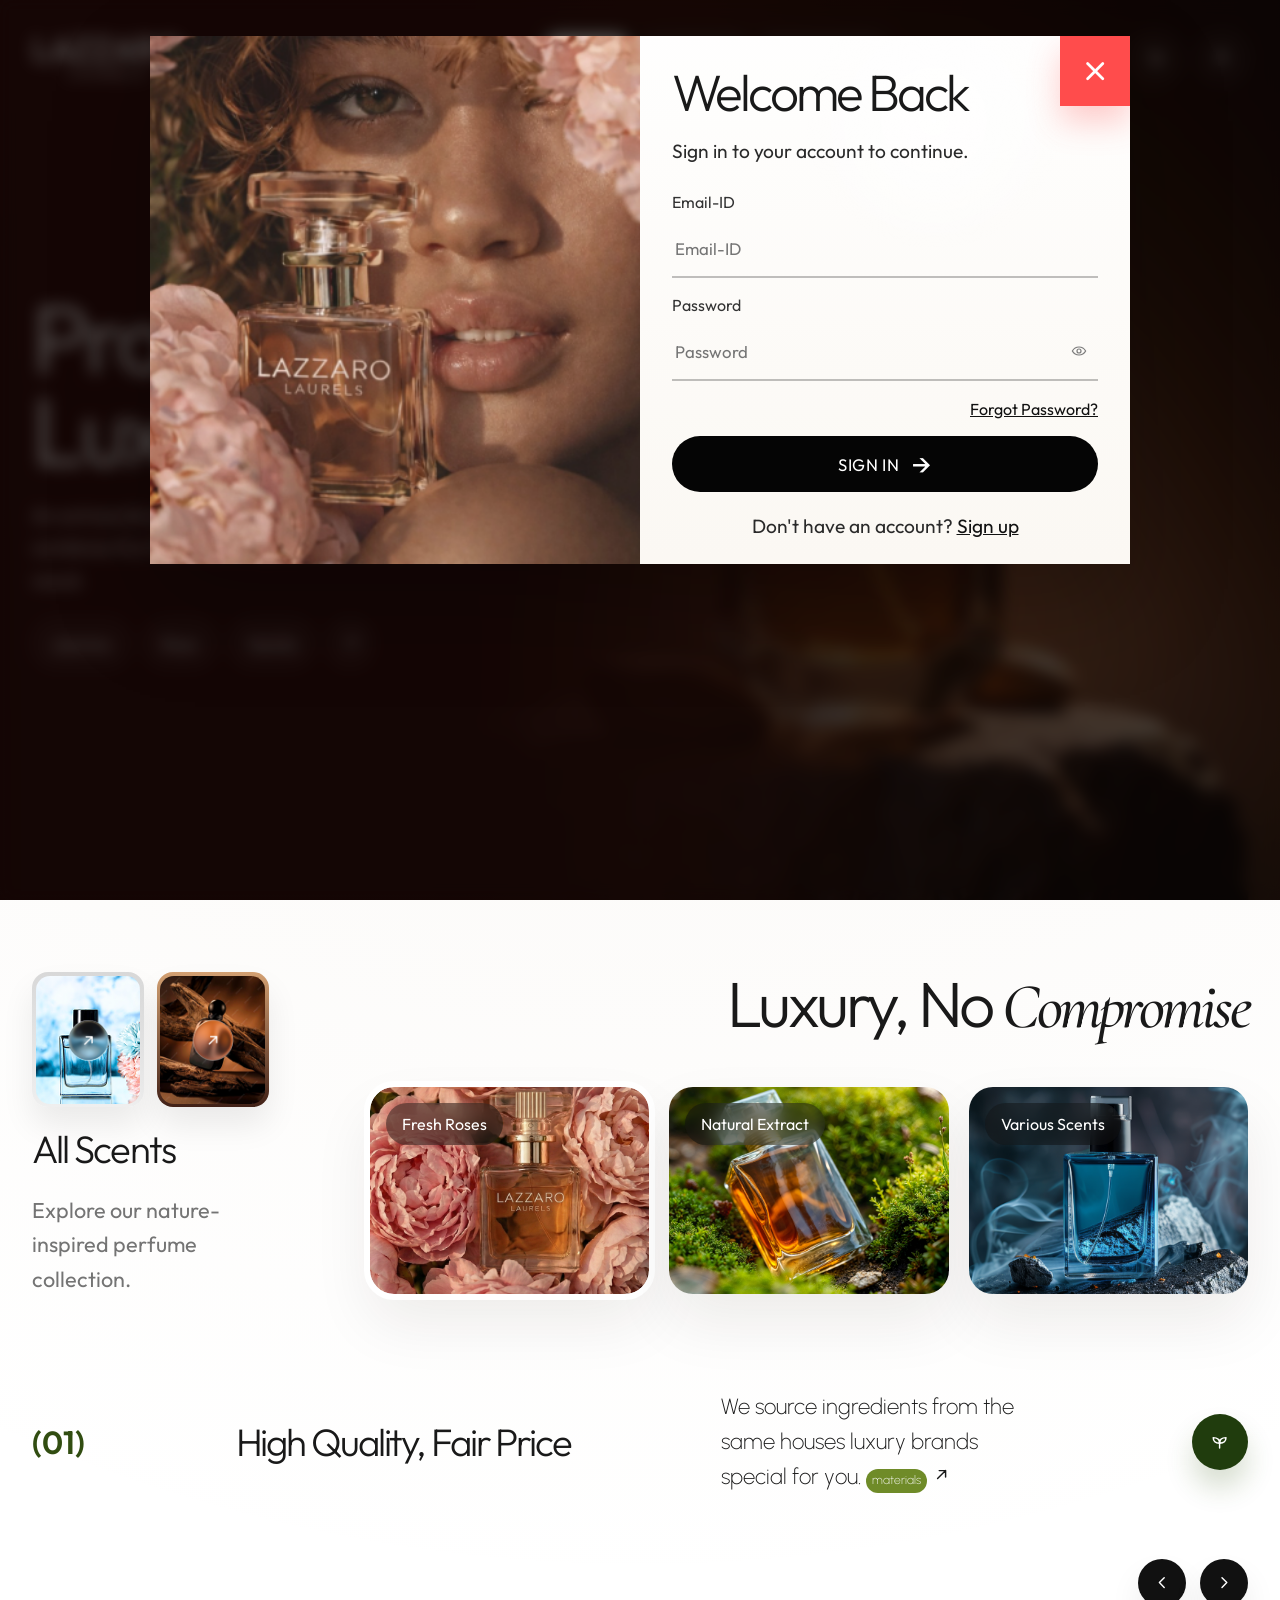
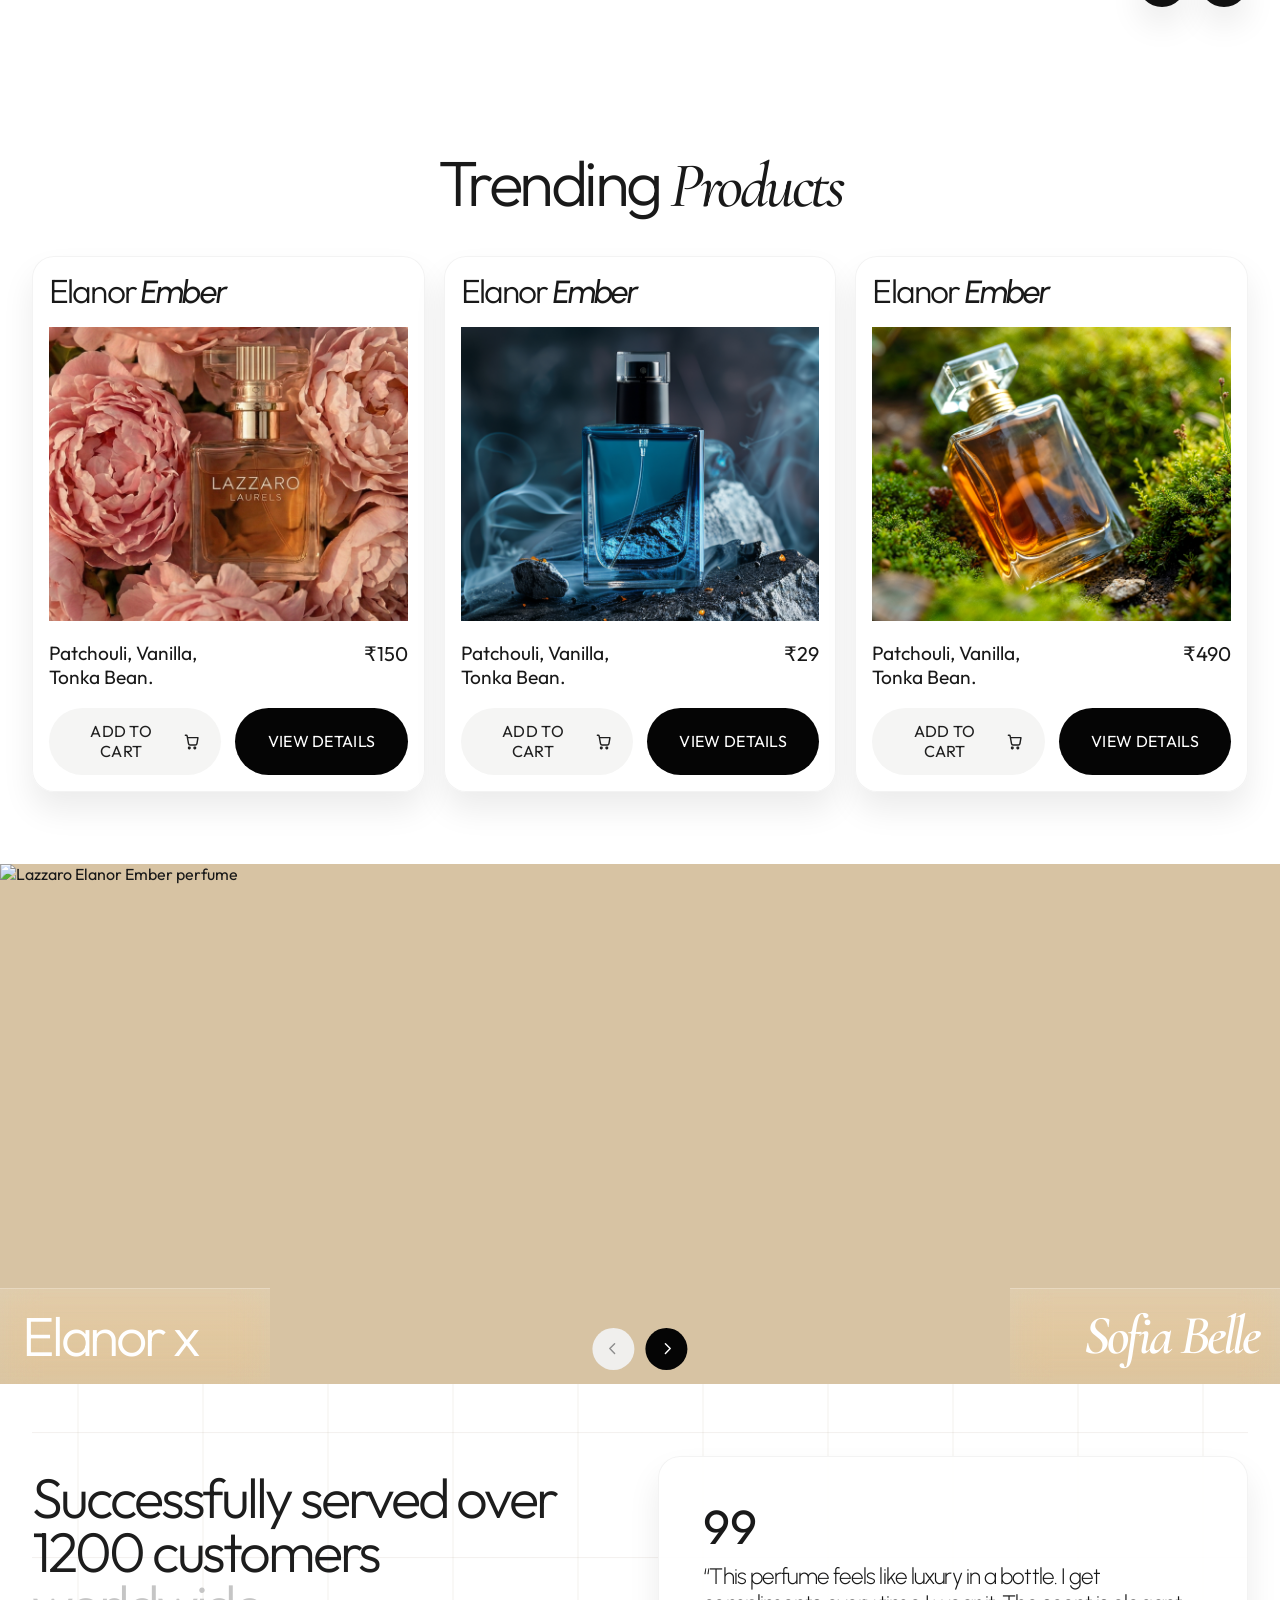
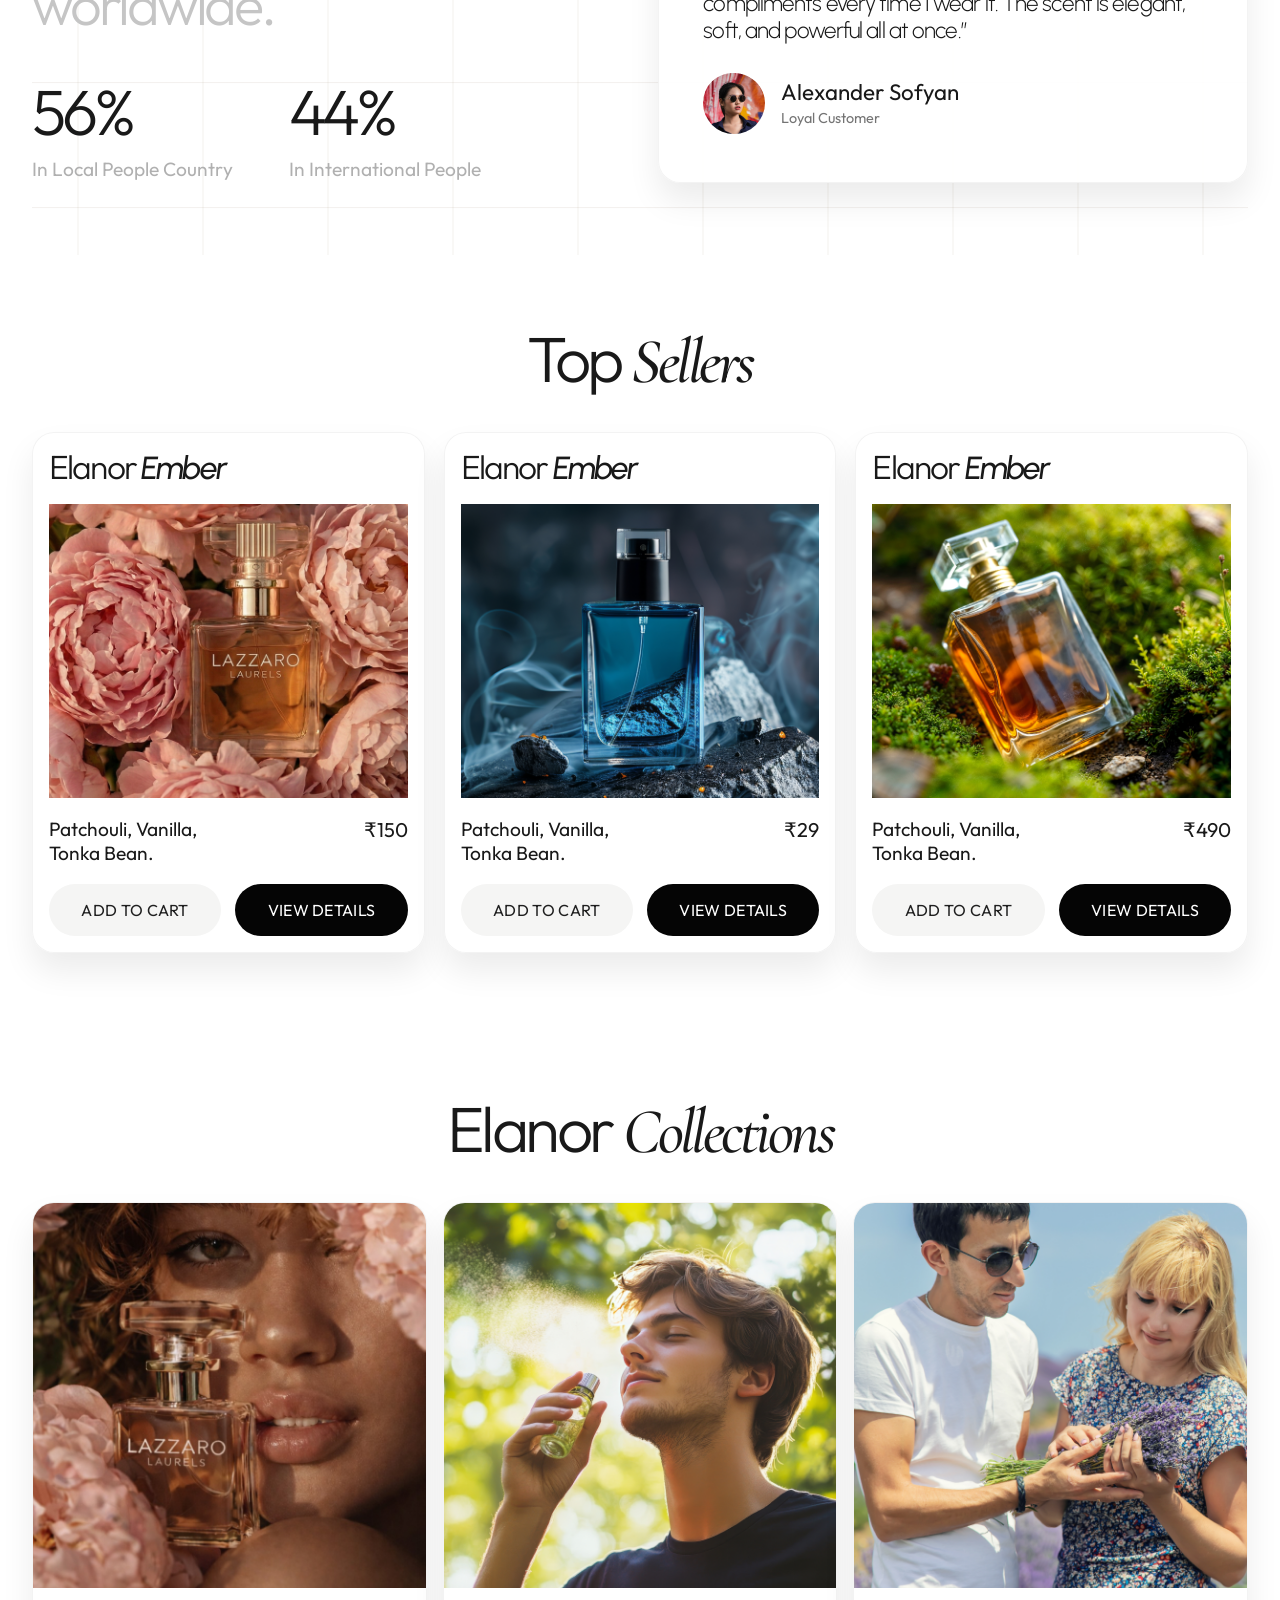
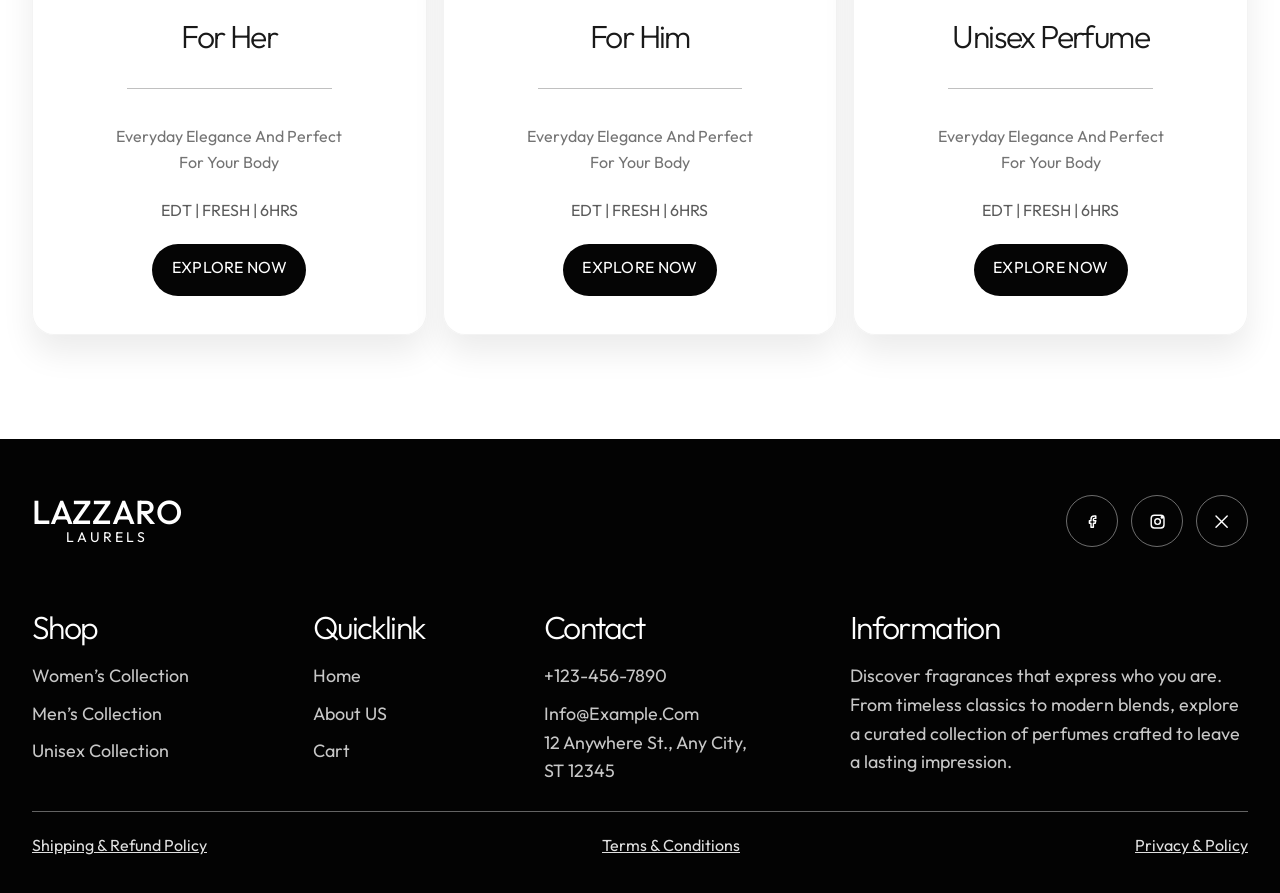
==== index.html @ 48fd2a97 ".." ====
<!DOCTYPE html>
<html lang="en">

<head>
  <meta charset="UTF-8" />
  <meta name="viewport" content="width=device-width, initial-scale=1.0" />
  <title>Lazzaro Laurels</title>
  <meta name="description"
    content="Lazzaro Laurels perfume landing page featuring premium fragrances, collections, and best-selling scents." />
  <link rel="preconnect" href="https://fonts.googleapis.com" />
  <link rel="preconnect" href="https://fonts.gstatic.com" crossorigin />
  <link
    href="https://fonts.googleapis.com/css2?family=Cormorant+Garamond:ital,wght@0,400;0,500;1,500;1,600&family=Outfit:wght@300;400;500;600&family=Urbanist:wght@300;400;500;600&display=swap"
    rel="stylesheet" />

  <link rel="stylesheet" href="./styles.css" />
</head>

<body class="home-page">
  <header class="hero" id="home">
    <nav class="nav shell">
      <a class="brand" href="#home" aria-label="Lazzaro home">
        <span class="brand-main">LAZZARO</span>
        <span class="brand-sub">LAURELS</span>
      </a>

      <button class="nav-toggle" type="button" aria-expanded="false" aria-controls="nav-menu"
        aria-label="Toggle navigation">
        <span></span>
        <span></span>
      </button>

      <div class="nav-menu" id="nav-menu">
        <div class="nav-links">
          <a class="nav-link is-active" href="#home">HOME</a>
          <a class="nav-link" href="./about.html">ABOUT US</a>
          <div class="nav-item has-dropdown">
            <a class="nav-link nav-link-dropdown" href="./products.html">
              PRODUCT
              <span class="nav-caret" aria-hidden="true">
                <svg viewBox="0 0 24 24">
                  <path d="m7 10 5 5 5-5" />
                </svg>
              </span>
            </a>
            <div class="nav-dropdown">
              <a href="./products.html?category=him">FOR HIM</a>
              <a href="./products.html?category=her">FOR HER</a>
              <a href="./products.html?category=unisex">UNISEX</a>
            </div>
          </div>
        </div>

        <div class="nav-icons" aria-label="Shopping and account">
          <a href="./cart.html" class="icon-button" aria-label="Cart">
            <span class="badge" data-count="0"></span>
            <svg viewBox="0 0 24 24" aria-hidden="true">
              <path d="M6 7h13l-1.3 7.6a2 2 0 0 1-2 1.7H9a2 2 0 0 1-2-1.7L5.2 4.8A1 1 0 0 0 4.2 4H3" />
              <path d="M9 20a1 1 0 1 0 0 .01M16 20a1 1 0 1 0 0 .01" />
            </svg>
          </a>
          <a href="./account.html" class="icon-button" aria-label="Account">
            <svg viewBox="0 0 24 24" aria-hidden="true">
              <path d="M12 12a4 4 0 1 0-4-4 4 4 0 0 0 4 4Z" />
              <path d="M5 20a7 7 0 0 1 14 0" />
            </svg>
          </a>
        </div>
      </div>
    </nav>

    <div class="hero-slider">
      <article class="hero-slide hero-slide-product is-active" data-accent="dark">
        <div class="shell hero-grid hero-grid-single">
          <div class="hero-copy">
            <h1>Product Luxurious</h1>
            <p class="hero-text">
              An extraordinary concentration of aromas that combines the freshness
              of spices with the warmth of wood.
            </p>
            <div class="scent-tags">
              <span>Jasmine</span>
              <span>Rose</span>
              <span>Vanilla</span>
              <button class="arrow-chip" type="button" aria-label="Explore fragrances">
                <svg viewBox="0 0 24 24" aria-hidden="true">
                  <path d="M7 17 17 7M9 7h8v8" />
                </svg>
              </button>
            </div>
          </div>
        </div>
      </article>

      <article class="hero-slide hero-slide-sofia" data-accent="light">
        <div class="shell hero-grid hero-grid-single hero-grid-right">
          <div class="hero-copy hero-copy-light">
            <p class="eyebrow">Curated Blend</p>
            <h1>Sofia Belle</h1>
            <p class="hero-text hero-text-light">
              A floral composition shaped for luminous evenings, powdery petals,
              and a refined golden dry-down.
            </p>
            <div class="scent-tags">
              <span>Peony</span>
              <span>Laurel</span>
              <span>Amber</span>
              <button class="arrow-chip" type="button" aria-label="Explore Sofia Belle">
                <svg viewBox="0 0 24 24" aria-hidden="true">
                  <path d="M7 17 17 7M9 7h8v8" />
                </svg>
              </button>
            </div>
          </div>
        </div>
      </article>

    </div>
  </header>

  <main>
    <section class="feature-section shell" id="about">
      <div class="feature-intro">
        <div class="mini-gallery">
          <article class="mini-card">
            <img src="./assets/thumb-ocean.png" alt="Ocean-inspired perfume bottle" />
          </article>
          <article class="mini-card warm">
            <img src="./assets/thumb-amber.png" alt="Amber perfume bottle on wood" />
          </article>
        </div>
        <h2>All Scents</h2>
        <p>Explore our nature-inspired perfume collection.</p>
      </div>

      <div class="feature-main">
        <h2 class="display-title">
          Luxury, No <span>Compromise</span>
        </h2>

        <div class="feature-cards">
          <article class="feature-card active">
            <img src="./assets/product-rose.png" alt="Fresh Roses perfume arrangement" />
            <span>Fresh Roses</span>
          </article>
          <article class="feature-card">
            <img src="./assets/product-amber.png" alt="Natural extract perfume bottle" />
            <span>Natural Extract</span>
          </article>
          <article class="feature-card">
            <img src="./assets/product-ocean.png" alt="Various scents perfume bottle" />
            <span>Various Scents</span>
          </article>
        </div>
      </div>
      <div class="feature-summary">
        <p class="summary-index">(01)</p>
        <h3>High Quality, Fair Price</h3>
        <div class="summary-copy">
          <p class="summary-text">
            We source ingredients from the same houses luxury brands special for
            you.
            <a href="#products" class="inline-action">
              materials
            </a>
            <span>
              <svg viewBox="0 0 24 24" aria-hidden="true">
                <path d="M7 17 17 7M9 7h8v8" />
              </svg>
            </span>
          </p>
        </div>
        <button class="leaf-button" type="button" aria-label="Nature inspired">
          <svg viewBox="0 0 24 24" aria-hidden="true">
            <path d="M12 20V10" />
            <path d="M12 14c-5 0-8-2.5-8-7 5 0 8 2.5 8 7Z" />
            <path d="M12 14c5 0 8-2.5 8-7-5 0-8 2.5-8 7Z" />
          </svg>
        </button>
      </div>
      <div class="feature-nav" aria-label="Feature navigation">
        <button class="slider-control feature-nav-prev" type="button" aria-label="Previous feature">
          <svg viewBox="0 0 24 24" aria-hidden="true">
            <path d="M14 6 8 12l6 6" />
          </svg>
        </button>
        <button class="slider-control feature-nav-next" type="button" aria-label="Next feature">
          <svg viewBox="0 0 24 24" aria-hidden="true">
            <path d="m10 6 6 6-6 6" />
          </svg>
        </button>
      </div>

    </section>

    <section class="products shell" id="products">
      <div class="section-heading">
        <h2>Trending <span>Products</span></h2>
      </div>
      <div class="product-grid">
        <article class="product-card">
          <p class="product-name">Elanor <span>Ember</span></p>
          <img src="./assets/product-rose.png" alt="Elanor Ember perfume in pink roses" />
          <div class="product-meta">
            <p>Patchouli, Vanilla, Tonka Bean.</p>
            <strong>₹150</strong>
          </div>
          <div class="product-actions">
            <button class="button-light" type="button">
              Add to Cart
              <svg viewBox="0 0 24 24" aria-hidden="true">
                <path d="M6 7h13l-1.3 7.6a2 2 0 0 1-2 1.7H9a2 2 0 0 1-2-1.7L5.2 4.8A1 1 0 0 0 4.2 4H3" />
                <path d="M9 20a1 1 0 1 0 0 .01M16 20a1 1 0 1 0 0 .01" />
              </svg>
            </button>
            <a class="button-dark product-link" href="./product-detail.html">View Details</a>
          </div>
        </article>

        <article class="product-card">
          <p class="product-name">Elanor <span>Ember</span></p>
          <img src="./assets/product-ocean.png" alt="Blue perfume bottle in a smoky scene" />
          <div class="product-meta">
            <p>Patchouli, Vanilla, Tonka Bean.</p>
            <strong>₹29</strong>
          </div>
          <div class="product-actions">
            <button class="button-light" type="button">
              Add to Cart
              <svg viewBox="0 0 24 24" aria-hidden="true">
                <path d="M6 7h13l-1.3 7.6a2 2 0 0 1-2 1.7H9a2 2 0 0 1-2-1.7L5.2 4.8A1 1 0 0 0 4.2 4H3" />
                <path d="M9 20a1 1 0 1 0 0 .01M16 20a1 1 0 1 0 0 .01" />
              </svg>
            </button>
            <a class="button-dark product-link" href="./product-detail.html">View Details</a>
          </div>
        </article>

        <article class="product-card">
          <p class="product-name">Elanor <span>Ember</span></p>
          <img src="./assets/product-amber.png" alt="Golden perfume bottle in nature" />
          <div class="product-meta">
            <p>Patchouli, Vanilla, Tonka Bean.</p>
            <strong>₹490</strong>
          </div>
          <div class="product-actions">
            <button class="button-light" type="button">
              Add to Cart
              <svg viewBox="0 0 24 24" aria-hidden="true">
                <path d="M6 7h13l-1.3 7.6a2 2 0 0 1-2 1.7H9a2 2 0 0 1-2-1.7L5.2 4.8A1 1 0 0 0 4.2 4H3" />
                <path d="M9 20a1 1 0 1 0 0 .01M16 20a1 1 0 1 0 0 .01" />
              </svg>
            </button>
            <a class="button-dark product-link" href="./product-detail.html">View Details</a>
          </div>
        </article>
      </div>
    </section>

      <section class="showcase-wrapper" id="showcase-wrapper">
        <div class="showcase-slider" id="showcase-slider">
          <div class="showcase-slide" data-showcase-index="1">
            <img src="./assets/hero-slider-2.png" alt="Lazzaro Elanor Ember perfume" />
            <div class="showcase-bottom-band">
              <div class="showcase-side showcase-side-left">
                <h2>Elanor x</h2>
              </div>
              <div class="showcase-side showcase-side-right">
                <h2><span>Sofia Belle</span></h2>
              </div>
            </div>
          </div>
          <div class="showcase-slide" data-showcase-index="2">
            <img src="./assets/hero-sofia-clean.png" alt="Lazzaro Sofia Belle perfume bottle" />
            <div class="showcase-bottom-band">
              <div class="showcase-side showcase-side-left">
                <h2>Elanor</h2>
              </div>
              <div class="showcase-side showcase-side-right">
                <h2><span>Ember</span></h2>
              </div>
            </div>
          </div>
        </div>
        <div class="showcase-center-controls">
          <div class="showcase-nav">
          <button class="slider-control showcase-prev" type="button" aria-label="Previous slide">
            <svg viewBox="0 0 24 24" aria-hidden="true">
              <path d="M14 6 8 12l6 6" />
            </svg>
          </button>
          <button class="slider-control showcase-next" type="button" aria-label="Next slide">
            <svg viewBox="0 0 24 24" aria-hidden="true">
              <path d="m10 6 6 6-6 6" />
            </svg>
          </button>
          </div>
        </div>
      </section>

    <section class="stats shell">
      <div class="stats-copy">
        <h2>
          Successfully served over<br />
          1200 customers <span>worldwide.</span>
        </h2>

        <div class="stats-grid">
          <article>
            <strong>56%</strong>
            <p>In Local People Country</p>
          </article>
          <article>
            <strong>44%</strong>
            <p>In International People</p>
          </article>
        </div>
      </div>

      <aside class="testimonial">
        <div class="quote-mark">99</div>
        <p>
          “This perfume feels like luxury in a bottle. I get compliments every time
          I wear it. The scent is elegant, soft, and powerful all at once.”
        </p>
        <div class="testimonial-author">
          <img src="./assets/customer-avatar.png" alt="Alexander Sofyan" />
          <div>
            <strong>Alexander Sofyan</strong>
            <span>Loyal Customer</span>
          </div>
        </div>
      </aside>
    </section>

    <section class="products shell">
      <div class="section-heading">
        <h2>Top <span>Sellers</span></h2>
      </div>
      <div class="product-grid">
        <article class="product-card">
          <p class="product-name">Elanor <span>Ember</span></p>
          <img src="./assets/product-rose.png" alt="Top seller perfume in rose petals" />
          <div class="product-meta">
            <p>Patchouli, Vanilla, Tonka Bean.</p>
            <strong>₹150</strong>
          </div>
          <div class="product-actions">
            <button class="button-light" type="button">Add to Cart</button>
            <a class="button-dark product-link" href="./product-detail.html">View Details</a>
          </div>
        </article>

        <article class="product-card">
          <p class="product-name">Elanor <span>Ember</span></p>
          <img src="./assets/product-ocean.png" alt="Top seller blue perfume bottle" />
          <div class="product-meta">
            <p>Patchouli, Vanilla, Tonka Bean.</p>
            <strong>₹29</strong>
          </div>
          <div class="product-actions">
            <button class="button-light" type="button">Add to Cart</button>
            <a class="button-dark product-link" href="./product-detail.html">View Details</a>
          </div>
        </article>

        <article class="product-card">
          <p class="product-name">Elanor <span>Ember</span></p>
          <img src="./assets/product-amber.png" alt="Top seller amber perfume bottle" />
          <div class="product-meta">
            <p>Patchouli, Vanilla, Tonka Bean.</p>
            <strong>₹490</strong>
          </div>
          <div class="product-actions">
            <button class="button-light" type="button">Add to Cart</button>
            <a class="button-dark product-link" href="./product-detail.html">View Details</a>
          </div>
        </article>
      </div>
    </section>

    <section class="collections shell">
      <div class="section-heading">
        <h2>Elanor <span>Collections</span></h2>
      </div>
      <div class="collection-grid">
        <article class="collection-card">
          <img src="./assets/collection-her.png" alt="For Her perfume collection" />
          <div class="collection-body">
            <h3>For Her</h3>
            <hr>
            <p>Everyday Elegance And Perfect For Your Body</p>
            <span>EDT | FRESH | 6HRS</span>
            <a class="button-dark" href="./products.html">Explore Now</a>
          </div>
        </article>

        <article class="collection-card">
          <img src="./assets/collection-him.png" alt="For Him perfume collection" />
          <div class="collection-body">
            <h3>For Him</h3>
            <hr>
            <p>Everyday Elegance And Perfect For Your Body</p>
            <span>EDT | FRESH | 6HRS</span>
            <a class="button-dark" href="./products.html">Explore Now</a>
          </div>
        </article>

        <article class="collection-card">
          <img src="./assets/collection-unisex.png" alt="Unisex perfume collection" />
          <div class="collection-body">
            <h3>Unisex Perfume</h3>
            <hr>
            <p>Everyday Elegance And Perfect For Your Body</p>
            <span>EDT | FRESH | 6HRS</span>
            <a class="button-dark" href="./products.html">Explore Now</a>
          </div>
        </article>
      </div>
    </section>
  </main>

  <footer class="footer">
    <div class="shell footer-top">
      <a class="brand brand-footer" href="#home" aria-label="Lazzaro home">
        <span class="brand-main">LAZZARO</span>
        <span class="brand-sub">LAURELS</span>
      </a>

      <div class="social-links" aria-label="Social links">
        <a href="#" aria-label="Facebook">
          <svg viewBox="0 0 24 24" aria-hidden="true">
            <path d="M14 8h2V5h-2c-2.2 0-4 1.8-4 4v2H8v3h2v5h3v-5h2.2l.8-3H13V9c0-.6.4-1 1-1Z" />
          </svg>
        </a>
        <a href="#" aria-label="Instagram">
          <svg viewBox="0 0 24 24" aria-hidden="true">
            <rect x="4" y="4" width="16" height="16" rx="4" />
            <circle cx="12" cy="12" r="3.5" />
            <circle cx="17.5" cy="6.5" r="1" />
          </svg>
        </a>
        <a href="#" aria-label="X">
          <svg viewBox="0 0 24 24" aria-hidden="true">
            <path d="M5 5 19 19M19 5 5 19" />
          </svg>
        </a>
      </div>
    </div>

    <div class="shell footer-grid">
      <div>
        <h3>Shop</h3>
        <a href="#">Women’s Collection</a>
        <a href="#">Men’s Collection</a>
        <a href="#">Unisex Collection</a>
      </div>
      <div>
        <h3>Quicklink</h3>
        <a href="#home">Home</a>
        <a href="#about">About US</a>
        <a href="./cart.html">Cart</a>
      </div>
      <div>
        <h3>Contact</h3>
        <a href="tel:+1234567890">+123-456-7890</a>
        <a href="mailto:Info@Example.Com">Info@Example.Com</a>
        <p>12 Anywhere St., Any City,<br />ST 12345</p>
      </div>
      <div class="footer-info">
        <h3>Information</h3>
        <p>
          Discover fragrances that express who you are. From timeless classics
          to modern blends, explore a curated collection of perfumes crafted to
          leave a lasting impression.
        </p>
      </div>
    </div>

    <div class="shell footer-bottom">
      <a href="#">Shipping &amp; Refund Policy</a>
      <a href="#">Terms &amp; Conditions</a>
      <a href="./privacy-policy.html">Privacy &amp; Policy</a>
    </div>
  </footer>


  <div class="auth-modal" id="auth-modal" aria-hidden="true">
    <div class="auth-backdrop" data-close-auth="true"></div>
    <div class="auth-dialog" role="dialog" aria-modal="true" aria-labelledby="auth-title">
      <button class="auth-close" type="button" aria-label="Close authentication modal" data-close-auth="true">
        <svg viewBox="0 0 24 24" aria-hidden="true">
          <path d="M6 6 18 18" />
          <path d="M18 6 6 18" />
        </svg>
      </button>
      <div class="auth-visual">
        <img src="./assets/collection-her.png" alt="Lazzaro floral perfume campaign" />
      </div>
      <div class="auth-panel">
        <section class="auth-view is-active" data-auth-view="signin">
          <h2 id="auth-title">Welcome Back</h2>
          <p>Sign in to your account to continue.</p>
          <form class="auth-form">
            <label><span>Email-ID</span><input type="email" placeholder="Email-ID" /></label>
            <label><span>Password</span><span class="auth-input-wrap"><input type="password" placeholder="Password" /><button class="password-toggle" type="button" aria-label="Show password"><svg class="icon-eye" viewBox="0 0 24 24" aria-hidden="true"><path d="M2 12s3.5-6 10-6 10 6 10 6-3.5 6-10 6-10-6-10-6Z" /><circle cx="12" cy="12" r="3" /></svg><svg class="icon-eye-off" viewBox="0 0 24 24" aria-hidden="true"><path d="M3 3 21 21" /><path d="M10.6 10.7A3 3 0 0 0 13.3 13.4" /><path d="M9.9 5.1A12.5 12.5 0 0 1 12 5c6.5 0 10 7 10 7a17.6 17.6 0 0 1-4.2 4.8" /><path d="M6.7 6.7A17.1 17.1 0 0 0 2 12s3.5 7 10 7a11.9 11.9 0 0 0 4-.7" /></svg></button></span></label>
            <a href="#" class="auth-inline-link auth-align-right" data-auth-switch="forgot">Forgot Password?</a>
            <button class="auth-submit" type="button">Sign In <span>&rarr;</span></button>
          </form>
          <p class="auth-footer-copy">Don't have an account? <a href="#" data-auth-switch="signup">Sign up</a></p>
        </section>

        <section class="auth-view" data-auth-view="signup">
          <h2>Create Your Account</h2>
          <form class="auth-form auth-form-signup">
            <div class="auth-grid-two">
              <label><span>First Name*</span><input type="text" placeholder="First Name" /></label>
              <label><span>Last Name</span><input type="text" placeholder="Last Name" /></label>
            </div>
            <label><span>Email-ID*</span><input type="email" placeholder="Email-ID" /></label>
            <label><span>Mobile Number*</span><input type="text" placeholder="Mobile Number" /></label>
            <label><span>Password*</span><span class="auth-input-wrap"><input type="password" placeholder="Password" /><button class="password-toggle" type="button" aria-label="Show password"><svg class="icon-eye" viewBox="0 0 24 24" aria-hidden="true"><path d="M2 12s3.5-6 10-6 10 6 10 6-3.5 6-10 6-10-6-10-6Z" /><circle cx="12" cy="12" r="3" /></svg><svg class="icon-eye-off" viewBox="0 0 24 24" aria-hidden="true"><path d="M3 3 21 21" /><path d="M10.6 10.7A3 3 0 0 0 13.3 13.4" /><path d="M9.9 5.1A12.5 12.5 0 0 1 12 5c6.5 0 10 7 10 7a17.6 17.6 0 0 1-4.2 4.8" /><path d="M6.7 6.7A17.1 17.1 0 0 0 2 12s3.5 7 10 7a11.9 11.9 0 0 0 4-.7" /></svg></button></span></label>
            <label><span>Confirm Password*</span><span class="auth-input-wrap"><input type="password" placeholder="Confirm Password" /><button class="password-toggle" type="button" aria-label="Show password"><svg class="icon-eye" viewBox="0 0 24 24" aria-hidden="true"><path d="M2 12s3.5-6 10-6 10 6 10 6-3.5 6-10 6-10-6-10-6Z" /><circle cx="12" cy="12" r="3" /></svg><svg class="icon-eye-off" viewBox="0 0 24 24" aria-hidden="true"><path d="M3 3 21 21" /><path d="M10.6 10.7A3 3 0 0 0 13.3 13.4" /><path d="M9.9 5.1A12.5 12.5 0 0 1 12 5c6.5 0 10 7 10 7a17.6 17.6 0 0 1-4.2 4.8" /><path d="M6.7 6.7A17.1 17.1 0 0 0 2 12s3.5 7 10 7a11.9 11.9 0 0 0 4-.7" /></svg></button></span></label>
            <button class="auth-submit" type="button">Sign Up <span>&rarr;</span></button>
          </form>
          <p class="auth-footer-copy">Already have an account? <a href="#" data-auth-switch="signin">Sign IN</a></p>
        </section>

        <section class="auth-view" data-auth-view="forgot">
          <h2>Forgot Your Password?</h2>
          <p>No worries! Enter your email address and we'll send you a link to reset your password.</p>
          <form class="auth-form">
            <label><span>Email-ID</span><input type="email" placeholder="Email-ID" /></label>
            <button class="auth-submit" type="button">Send Reset Link <span>&rarr;</span></button>
          </form>
          <p class="auth-footer-copy"><a href="#" data-auth-switch="signin">Back to Sign IN</a></p>
        </section>
      </div>
    </div>
  </div>

  <script src="./script.js"></script>
</body>

</html>
---- styles.css ----
:root {
  --bg: #fff;
  --surface: #ffffff;
  --text: #191919;
  --muted: #747474;
  --line: rgba(25, 25, 25, 0.08);
  --hero-overlay: linear-gradient(90deg, rgba(18, 5, 3, 0.94) 0%, rgba(44, 16, 7, 0.8) 42%, rgba(90, 42, 20, 0.2) 100%);
  --hero-overlay-light: linear-gradient(90deg, rgba(240, 229, 211, 0.05) 0%, rgba(27, 16, 6, 0.26) 40%, rgba(30, 16, 8, 0.08) 100%);
  --brown-900: #1c0a06;
  --brown-700: #5f2f15;
  --gold-500: #b5884b;
  --green-700: #314d11;
  --shadow-soft: 0 28px 60px rgba(41, 26, 10, 0.08);
  --shadow-card: 0 18px 32px rgba(18, 18, 18, 0.08);
  --radius-xl: 28px;
  --radius-lg: 22px;
  --radius-md: 18px;
  --shell: min(1240px, calc(100vw - 64px));
}

* {
  box-sizing: border-box;
}

html {
  scroll-behavior: smooth;
}

body {
  margin: 0;
  font-family: "Outfit", sans-serif;
  background: #FAFAFA;
  color: var(--text);
}

body.home-page {
  background:
    radial-gradient(circle at top, rgba(180, 147, 104, 0.08), transparent 28%),
    var(--bg);
}

body.account-page-body {
  background: #fff;
}

img {
  max-width: 100%;
  display: block;
}

a {
  color: inherit;
  text-decoration: none;
}

button {
  font: inherit;
  cursor: pointer;
}

svg {
  width: 1.2rem;
  height: 1.2rem;
  fill: none;
  stroke: currentColor;
  stroke-width: 1.8;
  stroke-linecap: round;
  stroke-linejoin: round;
}

.shell {
  width: var(--shell);
  margin: 0 auto;
}

.hero {
  position: relative;
  min-height: 100svh;
  color: #fff;
  background: #0d0503;
  overflow: clip;
}

.nav {
  position: relative;
  z-index: 5;
  display: flex;
  align-items: center;
  padding-top: 26px;
}

.hero>.nav {
  position: absolute;
  top: 0;
  left: 50%;
  width: var(--shell);
  transform: translateX(-50%);
}

.brand {
  display: inline-flex;
  flex-direction: column;
  line-height: 0.9;
  letter-spacing: 0.04em;
  margin-right: auto;
}

.brand-main {
  font-size: clamp(1.9rem, 2.6vw, 3rem);
  font-weight: 500;
}

.brand-sub {
  align-self: center;
  margin-top: 0.2rem;
  font-size: 0.88rem;
  letter-spacing: 0.22em;
}

.nav-menu {
  display: flex;
  align-items: center;
  gap: 1.3rem;
  flex: 1;
  justify-content: center;
}

.nav-links {
  display: flex;
  align-items: center;
  gap: 0.55rem;
  padding: 0.45rem;
  background: rgba(31, 10, 5, 0.55);
  border: 1px solid rgba(255, 255, 255, 0.08);
  border-radius: 18px;
  backdrop-filter: blur(16px);
  overflow: visible;
}

.nav-link {
  padding: 0.9rem 1.2rem;
  border-radius: 14px;
  font-size: 0.95rem;
  color: rgba(255, 255, 255, 0.88);
  text-transform: uppercase;
  transition: background-color 180ms ease, color 180ms ease;
  background: #FFFFFF1A;
}

.nav-link.is-active,
.nav-link:hover {
  color: #171717;
  background: #f4f2ee;
}

.nav-item {
  position: absolute;
  position: relative;
}

.nav-item.has-dropdown {
  position: relative;
}

.nav-link-dropdown {
  display: inline-flex;
  align-items: center;
  gap: 0.2rem;
}

.nav-caret {
  display: inline-flex;
  align-items: center;
}

.nav-caret svg {
  width: 0.85rem;
  height: 0.85rem;
}

.nav-dropdown {
  position: absolute;
  top: 100%;
  left: -0.45rem;
  display: flex;
  flex-direction: column;
  gap: 0;
  min-width: 160px;
  background: rgba(31, 10, 5, 0.95);
  border: 1px solid rgba(255, 255, 255, 0.08);
  border-radius: 12px;
  backdrop-filter: blur(16px);
  z-index: 100;
  opacity: 0;
  pointer-events: none;
  transform: translateY(4px);
  transition: opacity 180ms ease, transform 180ms ease;
}

.has-dropdown:hover .nav-dropdown,
.has-dropdown:focus-within .nav-dropdown {
  opacity: 1;
  pointer-events: auto;
  transform: translateY(0);
}

.nav-dropdown a {
  padding: 0.8rem 1.2rem;
  color: rgba(255, 255, 255, 0.88);
  font-size: 0.95rem;
  white-space: nowrap;
  transition: background-color 180ms ease, color 180ms ease;
}

.nav-dropdown a:hover {
  background: rgba(255, 255, 255, 0.1);
  color: #f4f2ee;
}

.nav-icons {
  display: flex;
  gap: 0.85rem;
  margin-left: auto;
  position: absolute;
  right: 0;
}

.icon-button {
  position: relative;
  display: grid;
  place-items: center;
  width: 52px;
  height: 52px;
  border-radius: 50%;
  border: 1px solid rgba(255, 255, 255, 0.22);
  background: rgba(255, 255, 255, 0.04);
}

.badge {
  position: absolute;
  top: -2px;
  right: 0;
  display: none;
  place-items: center;
  width: 18px;
  height: 18px;
  border-radius: 50%;
  background: #fff;
  color: #171717;
  font-size: 0.7rem;
  font-weight: 600;
}

.badge::after {
  content: attr(data-count);
}

.badge:not([data-count="0"]) {
  display: grid;
}

.nav-toggle {
  display: none;
  width: 48px;
  height: 48px;
  border: 1px solid rgba(255, 255, 255, 0.18);
  border-radius: 16px;
  background: rgba(255, 255, 255, 0.06);
  color: #fff;
}

.nav-toggle span {
  display: block;
  width: 20px;
  height: 2px;
  margin: 5px auto;
  background: currentColor;
}

.hero-slider {
  position: relative;
  min-height: 100svh;
}

.hero-slide {
  position: absolute;
  inset: 0;
  display: grid;
  align-items: center;
  opacity: 0;
  pointer-events: none;
  transition: opacity 420ms ease;
}

.hero-slide::before,
.hero-slide::after {
  content: "";
  position: absolute;
  inset: 0;
}

.hero-slide::before {
  background:
    radial-gradient(circle at 72% 25%, rgba(210, 122, 61, 0.38), transparent 28%),
    linear-gradient(90deg, #180704 0%, #341107 45%, #5a2a14 100%);
}

.hero-slide[data-accent="light"]::before {
  background:
    radial-gradient(circle at 50% 18%, rgba(255, 236, 196, 0.45), transparent 24%),
    linear-gradient(120deg, #f2ebde 0%, #d9c39e 46%, #cbaa6a 100%);
}

.hero-slide.hero-slide-sofia::before {
  background:
    linear-gradient(90deg, rgba(27, 15, 7, 0.9) 0%, rgba(39, 22, 10, 0.72) 20%, rgba(58, 33, 14, 0.38) 34%, rgba(78, 48, 20, 0.12) 48%, rgba(98, 74, 37, 0) 62%),
    url('./assets/hero-slider-2.png') center center / cover no-repeat;
}

.hero-slide::after {
  background: linear-gradient(180deg, rgba(6, 2, 1, 0.08) 0%, rgba(6, 2, 1, 0.16) 100%);
}

.hero-slide.is-active {
  opacity: 1 !important;
  pointer-events: auto;
}

.hero-grid {
  position: relative;
  z-index: 1;
  display: grid;
  grid-template-columns: minmax(280px, 520px) minmax(320px, 1fr);
  gap: 2rem;
  min-height: 100svh;
  align-items: center;
  padding-top: 60px;
}

.hero-grid-right {
  grid-template-columns: minmax(320px, 1fr) minmax(280px, 480px);
}

.hero-grid-single {
  grid-template-columns: minmax(320px, 560px);
}

.hero-slide-product::before {
  background:
    linear-gradient(90deg, rgba(45, 4, 4, 0.98) 0%, rgba(45, 4, 4, 0.96) 36%, rgba(55, 11, 5, 0.82) 54%, rgba(46, 15, 7, 0.24) 72%, rgba(35, 12, 8, 0.06) 100%),
    url('./assets/hero-main-clean.jpg') right center / cover no-repeat;
}

.hero-slide-sofia .hero-copy {
  max-width: 33rem;
}

.hero-slide-sofia .hero-copy-light {
  justify-self: start;
  text-align: left;
  color: #fff4e6;
}

.hero-slide-sofia .eyebrow {
  color: rgba(255, 243, 226, 0.82);
}

.hero-slide-sofia .hero-text {
  max-width: 27rem;
  color: rgba(255, 244, 231, 0.9);
  text-shadow: 0 2px 18px rgba(0, 0, 0, 0.18);
}

.hero-slide-sofia .scent-tags span,
.hero-slide-sofia .arrow-chip {
  border-color: rgba(255, 244, 231, 0.24);
  background: rgba(24, 12, 6, 0.34);
  color: #fff4e6;
  backdrop-filter: blur(8px);
}

.hero-slide-sofia .hero-copy h1 {
  color: #fff7ef;
  text-shadow: 0 8px 26px rgba(0, 0, 0, 0.22);
}

.hero-copy {
  display: grid;
  gap: 1.4rem;
}

.hero-visual {
  position: relative;
  z-index: 1;
  display: flex;
  justify-content: flex-end;
  align-items: end;
}

.hero-visual-left {
  justify-content: flex-start;
}

.hero-visual img {
  width: min(100%, 620px);
  max-height: 76svh;
  object-fit: contain;
  filter: drop-shadow(0 30px 50px rgba(0, 0, 0, 0.22));
}

.eyebrow {
  margin: 0;
  font-size: 0.92rem;
  letter-spacing: 0.16em;
  text-transform: uppercase;
  color: rgba(255, 255, 255, 0.68);
  position: relative;
  z-index: 1;
}

.eyebrow.dark {
  color: rgba(25, 25, 25, 0.56);
}

.hero-copy h1,
.stats-copy h2 {
  margin: 0;
  font-size: clamp(4rem, 7.5vw, 6.5rem);
  line-height: 0.96;
  letter-spacing: -0.055em;
  font-weight: 300;
}

.hero-copy-light {
  justify-self: end;
  max-width: 430px;
  text-align: right;
  color: #241409;
}

.hero-text {
  max-width: 30rem;
  margin: 0;
  font-size: 1.2rem;
  line-height: 1.7;
  color: rgba(255, 255, 255, 0.84);
  position: relative;
  z-index: 1;
}

.hero-copy-light .hero-text {
  margin-left: auto;
  color: white;
}

.scent-tags {
  position: relative;
  z-index: 1;
  display: flex;
  flex-wrap: wrap;
  gap: 0.75rem;
}

.scent-tags span,
.arrow-chip {
  display: inline-flex;
  align-items: center;
  justify-content: center;
  min-height: 46px;
  padding: 0.85rem 1.15rem;
  border-radius: 999px;
  border: 1px solid rgba(255, 255, 255, 0.22);
  background: rgba(255, 255, 255, 0.05);
  color: #fff;
}

.arrow-chip {
  width: 46px;
  padding: 0;
}

.hero-copy-light .scent-tags span,
.hero-copy-light .arrow-chip {
  border-color: rgba(36, 20, 9, 0.18);
  background: white;
  color: #241409;
}

.hero-controls {
  position: absolute;
  z-index: 4;
  right: 0;
  bottom: 52px;
  display: flex;
  justify-content: flex-end;
  gap: 0.9rem;
}

.slider-control {
  display: grid;
  place-items: center;
  width: 68px;
  height: 68px;
  border: none;
  border-radius: 50%;
  background: #111;
  color: #fff;
  box-shadow: var(--shadow-card);
}

.slider-control.muted,
.slider-control.slider-prev {
  background: #f0efed;
  color: #6b6b6b;
}

.feature-section,
.products,
.showcase,
.stats,
.collections {
  padding-block: 72px;
}

.feature-section {
  display: grid;
  grid-template-columns: 290px minmax(0, 1fr);
  gap: 3rem;
  align-items: start;
}

.feature-intro {
  display: grid;
  gap: 1.5rem;
}

.mini-gallery {
  display: flex;
  gap: 0.8rem;
}

.mini-card {
  width: 112px;
  padding: 0.22rem;
  border-radius: 16px;
  background: linear-gradient(180deg, #d8d8d8, #efefef);
  box-shadow: var(--shadow-card);
}

.mini-card.warm {
  background: linear-gradient(180deg, #d3a072, #412117);
}

.mini-card img {
  width: 100%;
  height: 128px;
  object-fit: cover;
  border-radius: 14px;
}

.feature-intro h2,
.feature-intro p,
.summary-index,
.summary-copy p,
.product-meta p,
.collection-body p,
.footer-grid p {
  margin: 0;
}

.feature-intro h2 {
  font-size: 2.4rem;
  line-height: 0.98;
  font-weight: 300;
  letter-spacing: -0.05em;
}

.feature-intro p {
  max-width: 220px;
  color: var(--muted);
  font-size: 1.35rem;
  line-height: 1.6;
}

.summary-copy .summary-text {
  font-family: 'Urbanist';
  font-weight: 200;
  font-size: 22px;
}

.display-title,
.section-heading h2 {
  margin: 0;
  font-size: clamp(3rem, 5vw, 5rem);
  line-height: 1;
  letter-spacing: -0.055em;
  font-weight: 300;
}

.display-title span,
.section-heading span {
  font-family: "Cormorant Garamond", serif;
  font-style: italic;
  font-weight: 500;
}

.display-title {
  text-align: right;
}

.feature-cards {
  display: grid;
  grid-template-columns: repeat(3, minmax(0, 1fr));
  gap: 1.25rem;
  margin-top: 3rem;
}

.feature-nav {
  display: flex;
  justify-content: flex-end;
  gap: 0.85rem;
  margin-top: 1rem;
  width: 100%;
  grid-column: 2;
}

.feature-nav .slider-control {
  width: 48px;
  height: 48px;
}

.feature-card {
  position: relative;
  overflow: hidden;
  border-radius: 24px;
  box-shadow: var(--shadow-soft);
}

.feature-card.active {
  outline: 6px solid #fff;
}

.feature-card img {
  width: 100%;
  aspect-ratio: 1.35;
  object-fit: cover;
}

.feature-card span {
  position: absolute;
  left: 1rem;
  top: 1rem;
  padding: 0.7rem 1rem;
  border-radius: 999px;
  background: rgba(18, 18, 18, 0.45);
  color: #fff;
  backdrop-filter: blur(10px);
}

.feature-summary {
  display: flex;
  align-items: center;
  justify-content: space-between;
  gap: 4rem;
  margin-top: 2.8rem;
  width: 100%;
  grid-column: 1 / -1;
}

.summary-index {
  color: var(--green-700);
  font-size: 2rem;
  font-weight: 600;
}

.feature-summary h3 {
  margin: 0;
  font-size: clamp(1.2rem, 3vw, 3rem);
  line-height: 0.95;
  letter-spacing: -0.055em;
  font-weight: 300;
}

.summary-copy p {
  font-size: 1.2rem;
  line-height: 1.6;
  width: 320px;
}

.summary-copy p a {
  font-size: 12px ;
}

.inline-action {
  display: inline-flex;
  align-items: center;
  gap: 0.55rem;
  padding: 2px 6px;
  border-radius: 999px;
  background: #6f8b28;
  color: #fff;
}

.feature-summary span {
  width: 22px;
  height: 22px;
  border-radius: 100%;
  background: #ffffff7a;
  padding-top: 4px;
}

.leaf-button {
  display: grid;
  place-items: center;
  width: 56px;
  height: 56px;
  border: none;
  border-radius: 50%;
  background: #203c0d;
  color: #fff;
  box-shadow: 0 18px 28px rgba(54, 91, 20, 0.2);
}

.section-heading {
  margin-bottom: 2.4rem;
  text-align: center;
}

.product-grid {
  display: grid;
  grid-template-columns: repeat(3, minmax(0, 1fr));
  gap: 1.2rem;
}

.product-card,
.collection-card,
.testimonial {
  background: rgba(255, 255, 255, 0.9);
  border: 1px solid rgba(25, 25, 25, 0.05);
  border-radius: var(--radius-lg);
  box-shadow: var(--shadow-card);
}

.product-card {
  padding: 1rem;
}

.product-name {
  margin: 0 0 1rem;
  font-size: 2.1rem;
  line-height: 1;
  letter-spacing: -0.055em;
  font-weight: 300;
}

.product-name span {
  font-family: 'Urbanist';
font-weight: 500;
font-style: Italic;
font-size: 32px;
leading-trim: NONE;
line-height: 120%;
letter-spacing: 0%;

}

.product-card img {
  width: 100%;
  aspect-ratio: 1.22;
  object-fit: cover;
  border-radius: 0;
}

.product-meta {
  display: flex;
  justify-content: space-between;
  gap: 1rem;
  padding: 1.2rem 0;
  font-size: 1.2rem;
}

.product-meta p {
  width: 50%;
}

.product-meta strong {
  font-size: 1.25rem;
  font-weight: 400;
}

.product-actions {
  display: flex;
  gap: 0.9rem;
}

.button-light,
.button-dark {
  min-height: 52px;
  padding: 0.85rem 1.2rem;
  border-radius: 999px;
  border: none;
  text-transform: uppercase;
  letter-spacing: 0.02em;
}

.button-light {
  display: inline-flex;
  align-items: center;
  justify-content: center;
  gap: 0.55rem;
  flex: 1;
  background: #f5f5f4;
  color: #1f1f1f;
}

.button-dark {
  flex: 1;
  background: #050505;
  color: #fff;
}

.showcase-wrapper {
  position: relative;
  overflow: hidden;
  width: 100vw;
  max-width: 100%;
  margin-left: calc(50% - 50vw);
  margin-right: calc(50% - 50vw);
  background: #d7c3a3;
}

.showcase-slider {
  display: flex;
  transition: transform 0.6s ease;
  width: 100%;
}

.showcase-slide {
  min-width: 100%;
  flex-shrink: 0;
  position: relative;
}

.showcase-slide img {
  width: 100%;
  height: 520px;
  object-fit: cover;
  display: block;
}

.showcase-bottom-band {
  position: absolute;
  bottom: 0;
  left: 0;
  right: 0;
  display: grid;
  grid-template-columns: 1fr 1fr;
  align-items: end;
  min-height: 96px;
  padding: 0;
}

.showcase-side {
  display: flex;
  flex-direction: column;
  justify-content: flex-end;
  min-height: 96px;
  padding: 0.7rem 1.35rem 1.35rem;
  width: 24%;
  min-width: 270px;
  color: #fff;
  background: linear-gradient(180deg, rgba(255, 255, 255, 0.16) 0%, rgba(235, 225, 210, 0.08) 100%);
  backdrop-filter: blur(18px) saturate(140%);
  -webkit-backdrop-filter: blur(18px) saturate(140%);
  box-shadow: inset 0 1px 0 rgba(255, 255, 255, 0.24);
}

.showcase-side-left {
  justify-self: start;
  align-items: flex-start;
}

.showcase-side-right {
  justify-self: end;
  align-items: flex-end;
  text-align: right;
}

.showcase-side-right h2 {
  font-size: clamp(3.35rem, 5.9vw, 4.65rem);
}

.showcase-side h2 {
  margin: 0;
  font-size: clamp(2.65rem, 4.75vw, 3.45rem);
  line-height: 0.94;
  font-weight: 300;
  letter-spacing: -0.055em;
}

.showcase-side h2 span {
  font-family: "Cormorant Garamond", serif;
  font-style: italic;
  font-weight: 600;
}

.showcase-center-controls {
  position: absolute;
  left: 50%;
  bottom: 14px;
  z-index: 4;
  display: flex;
  align-items: center;
  transform: translateX(-50%);
}

.showcase-nav {
  position: static;
  display: flex;
  gap: 0.7rem;
  z-index: 3;
}

.showcase-nav .slider-control {
  width: 42px;
  height: 42px;
  box-shadow: none;
}

.showcase-nav .showcase-prev {
  background: #f0efed;
  color: #8d8d8d;
}

.showcase-nav .showcase-next {
  background: #050505;
  color: #fff;
}

.stats {
  display: grid;
  grid-template-columns: 1fr 1fr;
  gap: 2.2rem;
  align-items: start;
  background-image:
    linear-gradient(rgba(156, 136, 109, 0.12) 1px, transparent 1px),
    linear-gradient(90deg, rgba(156, 136, 109, 0.12) 1px, transparent 1px);
  background-size: 125px 125px;
  background-position: center;
  font-size: 0.9rem !important;
}

.stats-copy h2 {
  color: #1d1d1d;
  font-size: 3.5rem !important;
  margin-top: 15px;
}

.stats-copy h2 span {
  color: #c5c5c5;
}

.stats-grid {
  display: flex;
  gap: 3.5rem;
  margin-top: 3rem;
}

.stats-grid strong {
  display: block;
  font-size: clamp(3rem, 5vw, 5rem) !important;
  line-height: 1;
  letter-spacing: -0.06em;
  font-weight: 300;
}

.stats-grid p {
  margin: 0.75rem 0 0;
  color: #b0b0b0;
  font-size: 1.2rem;
  line-height: 1.4;
}

.testimonial {
  padding: 3rem 2.8rem;
  min-height: 100%;
}

.quote-mark {
  font-size: 3rem;
  line-height: 0.9;
}

.testimonial>p {
  margin: 1rem 0 1.7rem;
  font-size: clamp(1rem, 3vw, 1.4rem);
  line-height: 1.32;
  letter-spacing: -0.04em;
  font-family: 'Urbanist';
font-weight: 300;
font-style: Light;
leading-trim: NONE;
line-height: 120%;
letter-spacing: -3%;
vertical-align: middle;

}

.testimonial-author {
  display: flex;
  align-items: center;
  gap: 1rem;
}

.testimonial-author img {
  width: 62px;
  height: 62px;
  border-radius: 50%;
  object-fit: cover;
}

.testimonial-author strong,
.testimonial-author span {
  display: block;
}

.testimonial-author strong {
  font-size: 1.4rem;
  font-weight: 400;
}

.testimonial-author span {
  margin-top: 0.2rem;
  color: var(--muted);
}

.collection-grid {
  display: grid;
  grid-template-columns: repeat(3, minmax(0, 1fr));
  gap: 1rem;
}

.collection-card {
  overflow: hidden;
}

.collection-card img {
  width: 100%;
  aspect-ratio: 1.02;
  object-fit: cover;
}

.collection-body {
  display: grid;
  justify-items: center;
  gap: 1.5rem;
  padding: 2rem 1.6rem 2.4rem;
  text-align: center;
}

.collection-body h3 {
  margin: 0;
  font-size: 2rem;
  line-height: 1.05;
  font-weight: 300;
  letter-spacing: -0.05em;
}

.collection-body p {
  max-width: 15rem;
  color: var(--muted);
  line-height: 1.65;
}

.collection-body span {
  color: #5d5d5d;
}

.footer {
  margin-top: 2rem;
  padding-block: 3.5rem 2.4rem;
  background: #030303;
  color: #fff;
}

.footer-top {
  display: flex;
  justify-content: space-between;
  align-items: center;
  gap: 1rem;
}

.social-links {
  display: flex;
  gap: 0.8rem;
}

.social-links a {
  display: grid;
  place-items: center;
  width: 52px;
  height: 52px;
  border: 1px solid rgba(255, 255, 255, 0.42);
  border-radius: 50%;
}

.footer-grid {
  display: grid;
  grid-template-columns: 1fr 0.8fr 1.1fr 1.6fr;
  gap: 2rem;
  margin-top: 4rem;
}

.footer-grid h3 {
  margin: 0 0 1.2rem;
  font-size: 2rem;
  line-height: 1;
  font-weight: 300;
  letter-spacing: -0.05em;
}

.footer-grid a,
.footer-grid p {
  display: block;
  color: rgba(255, 255, 255, 0.78);
  font-size: 1.12rem;
  line-height: 1.6;
}

.footer-grid a+a {
  margin-top: 0.55rem;
}

.footer-info p {
  max-width: 30rem;
}

.footer-bottom {
  display: flex;
  justify-content: space-between;
  gap: 1rem;
  margin-top: 1.6rem;
  padding-top: 1.4rem;
  border-top: 1px solid rgba(255, 255, 255, 0.38);
}

.footer-bottom a {
  color: rgba(255, 255, 255, 0.88);
  text-decoration: underline;
}

@media (max-width: 1100px) {
  :root {
    --shell: min(100vw - 40px, 1240px);
  }

  .feature-section,
  .stats,
  .footer-grid {
    grid-template-columns: 1fr;
  }

  .feature-summary {
    grid-template-columns: 1fr;
  }

  .feature-cards,
  .product-grid,
  .collection-grid {
    grid-template-columns: repeat(2, minmax(0, 1fr));
  }

  .showcase-slide img {
    height: 400px;
  }

  .showcase-side h2 {
    font-size: clamp(1.75rem, 4vw, 2.2rem);
  }

}

@media (max-width: 780px) {
  :root {
    --shell: min(100vw - 28px, 1240px);
  }

  .nav {
    padding-top: 18px;
    align-items: flex-start;
  }

  .nav-toggle {
    display: block;
    z-index: 7;
  }

  .nav-menu {
    position: absolute;
    top: 72px;
    left: 0;
    right: 0;
    display: none;
    flex-direction: column;
    align-items: stretch;
    padding: 1rem;
    background: rgba(8, 4, 2, 0.94);
    border: 1px solid rgba(255, 255, 255, 0.08);
    border-radius: 24px;
    backdrop-filter: blur(12px);
  }

  .nav-menu.is-open {
    display: flex;
  }

  .nav-links,
  .nav-icons {
    width: 100%;
    justify-content: space-between;
  }

  .nav-links {
    flex-direction: column;
    align-items: stretch;
    background: transparent;
    border: none;
    padding: 0;
  }

  .nav-item {
    width: 100%;
  }

  .nav-link-dropdown {
    width: 100%;
    justify-content: space-between;
  }

  .nav-dropdown {
    position: static;
    left: auto;
    min-width: 0;
    margin-top: 0.35rem;
    opacity: 1;
    pointer-events: auto;
    transform: none;
    background: rgba(255, 255, 255, 0.06);
  }

  .hero-grid {
    grid-template-columns: 1fr;
    min-height: 94svh;
    padding-top: 150px;
  }

  .hero-copy,
  .hero-copy-light {
    order: 1;
    max-width: 100%;
    text-align: left;
    justify-self: start;
  }

  .hero-visual,
  .hero-visual-left {
    order: 2;
    justify-content: center;
  }

  .hero-visual img {
    width: min(100%, 460px);
    max-height: none;
  }

  .hero-copy-light .hero-text {
    margin-left: 0;
  }

  .hero-controls {
    left: 0;
    right: auto;
    justify-content: flex-start;
    bottom: 28px;
  }

  .feature-cards,
  .product-grid,
  .collection-grid {
    grid-template-columns: 1fr;
  }

  .showcase-slide img {
    height: 300px;
  }

  .showcase-bottom-band {
    min-height: 78px;
  }

  .showcase-side {
    min-height: 78px;
    padding: 0.6rem 0.95rem 1rem;
    width: 26%;
    min-width: 0;
  }

  .showcase-side h2 {
    font-size: 2.05rem;
  }

  .showcase-side-right h2 {
    font-size: 2.5rem;
  }

  .showcase-center-controls {
    bottom: 8px;
  }

  .showcase-nav .slider-control {
    width: 38px;
    height: 38px;
  }

    .feature-summary h3,
  .display-title,
  .section-heading,
  .section-heading h2 {
    text-align: left;
  }

  .stats-grid,
  .footer-bottom {
    flex-direction: column;
  }

  .product-actions {
    flex-direction: column;
  }

  .footer-top {
    flex-direction: column;
    align-items: flex-start;
  }
}


.about-hero {
  position: relative;
  min-height: 72svh;
  color: #fff;
  background:
    linear-gradient(90deg, rgba(13, 7, 4, 0.84) 0%, rgba(20, 11, 6, 0.68) 24%, rgba(32, 18, 10, 0.34) 44%, rgba(32, 18, 10, 0.12) 58%, rgba(32, 18, 10, 0.04) 100%),
    url('./assets/about-us-hero-image.jpg') center center / cover no-repeat;
  overflow: clip;
}

.about-hero>.nav {
  position: absolute;
  top: 0;
  left: 50%;
  width: var(--shell);
  transform: translateX(-50%);
}

.about-hero-grid {
  position: relative;
  z-index: 1;
  display: grid;
  grid-template-columns: minmax(280px, 420px);
  align-items: center;
  min-height: 72svh;
  padding-top: 118px;
}

.about-hero-copy {
  padding-bottom: 0;
}

.about-hero-copy h1 {
  margin: 0;
  font-size: clamp(4rem, 7vw, 6.2rem);
  line-height: 0.95;
  letter-spacing: -0.06em;
  font-weight: 300;
}

.about-page {
  padding-block: 4rem 0;
}

.about-overview {
  display: grid;
  grid-template-columns: 0.7fr 1.45fr;
  gap: 3rem;
  align-items: start;
  padding-block: 2rem 5rem;
}

.about-overview-copy h2,
.why-choose-header h2,
.faq-copy h2 {
  margin: 0;
  font-size: clamp(3.2rem, 5vw, 5rem);
  line-height: 1;
  letter-spacing: -0.06em;
  font-weight: 300;
}

.about-overview-copy p {
  margin: 1.5rem 0 0;
  max-width: 34rem;
  color: #6d6d6d;
  font-size: 1.1rem;
  line-height: 1.55;
}

.about-overview-layout {
  display: grid;
  grid-template-columns: minmax(0, 1fr) 140px 140px;
  gap: 1.3rem;
}

.about-feature-main,
.about-side-card {
  border: 1px solid rgba(25, 25, 25, 0.35);
  background: #fff;
}

.about-feature-image {
  height: 372px;
  overflow: hidden;
}

.about-feature-image img {
  width: 100%;
  height: 100%;
  object-fit: cover;
}

.about-feature-body {
  display: grid;
  grid-template-columns: 18px 1fr;
  gap: 0.55rem;
  padding: 1.8rem 1.9rem 2rem;
  align-items: start;
}

.about-feature-icon,
.about-side-icon {
  display: grid;
  place-items: center;
}

.about-side-icon svg {
  width: 1.8rem;
  height: 1.8rem;
}

.about-feature-icon {
  align-self: start;
  margin-top: 0.1rem;
}

.about-feature-icon img {
  width: 20px;
  height: 20px;
  object-fit: contain;
}

.about-feature-body h3 {
  font-size: calc(1.15rem + 4px);
}

.about-feature-body h3,
.about-side-card p {
  margin: 0;
  font-size: 1.15rem;
  line-height: 1.3;
  font-weight: 500;
}

.about-feature-body p {
  margin: 0.8rem 0 0;
  color: #6e6e6e;
  line-height: 1.6;
}

.about-side-card {
  display: flex;
  flex-direction: column;
  align-items: center;
  justify-content: space-between;
  min-height: 100%;
  padding: 1.5rem 1.2rem;
  text-align: center;
}

.about-side-card p {
  writing-mode: vertical-rl;
  text-orientation: mixed;
  min-height: 320px;
}

.about-side-card span {
  display: grid;
  place-items: center;
}

.why-choose {
  padding-block: 3rem 5rem;
}

.why-choose-header {
  display: flex;
  justify-content: space-between;
  gap: 2rem;
  align-items: start;
}

.why-choose-header h2 span {
  display: block;
  font-family: 'Cormorant Garamond', serif;
  font-style: italic;
  font-weight: 500;
}

.why-choose-header p {
  margin: 0.8rem 0 0;
  text-align: right;
  color: #454545;
  font-size: 1.5rem;
  line-height: 1.5;
  margin-top: 0.4rem !important;
}

.why-choose-grid {
  display: grid;
  grid-template-columns: minmax(320px, 500px) minmax(320px, 1fr);
  gap: 6rem;
  align-items: center;
  margin-top: 2rem;
}

.why-choose-bottle {
  position: relative;
  display: grid;
  place-items: center;
  min-height: 540px;
}

.why-bottle-orb {
  position: absolute;
  width: 72%;
  aspect-ratio: 1;
  border-radius: 50%;
  background: radial-gradient(circle at 40% 35%, rgba(255, 255, 255, 0.95), rgba(243, 246, 251, 0.95) 50%, rgba(236, 240, 248, 0.4) 100%);
  box-shadow: 0 25px 60px rgba(17, 32, 58, 0.08);
}

.why-choose-bottle img {
  position: relative;
  width: min(100%, 420px);
  transform: rotate(-18deg) translateY(10px);
  filter: drop-shadow(0 28px 32px rgba(31, 57, 92, 0.18));
}

.why-choose-list {
  display: grid;
  gap: 2rem;
}

.why-choose-list article {
  display: grid;
  grid-template-columns: 72px 1fr;
  gap: 1.2rem;
  align-items: start;
}

.why-choose-list h3 {
  margin: 0;
  max-width: 30rem;
  font-size: 1.45rem;
  line-height: 1.35;
  color: #333;
  font-weight: 400;
}

.number-pill {
  display: grid;
  place-items: center;
  width: 60px;
  height: 60px;
  border-radius: 50%;
  background: #050505;
  color: #fff;
  font-size: 1.5rem;
  font-weight: 300;
}

.why-choose-list p {
  margin: 0;
  font-size: 1rem;
  line-height: 1.45;
  color: #4f4f4f;
}

.why-choose-list strong {
  color: #111;
  font-weight: 600;
}

.faq-section {
  display: grid;
  grid-template-columns: minmax(320px, 1fr) minmax(320px, 0.95fr);
  gap: 3rem;
  align-items: start;
  padding-block: 2rem 5rem;
}

.faq-list {
  margin-top: 2rem;
}

.faq-item {
  border-bottom: 1px solid rgba(25, 25, 25, 0.12);
}

.faq-trigger {
  width: 100%;
  display: flex;
  justify-content: space-between;
  align-items: center;
  padding: 1.5rem 0;
  border: none;
  background: transparent;
  text-align: left;
  font-size: 1rem;
  color: #202020;
}

.faq-trigger span:first-child {
  font-size: 1.15rem;
}

.faq-symbol {
  font-size: 2.4rem;
  line-height: 1;
  font-weight: 300;
}

.faq-panel {
  max-height: 0;
  overflow: hidden;
  transition: max-height 0.4s ease, padding 0.4s ease;
  padding: 0;
}

.faq-item.is-open .faq-panel {
  max-height: 300px;
  padding: 0 0 1.5rem;
}

.faq-panel p {
  margin: 0;
  max-width: 42rem;
  color: #6b6b6b;
  font-size: 1.05rem;
  line-height: 1.6;
}

.faq-visual {
  display: flex;
  justify-content: flex-end;
}

.faq-photo-wrap {
  width: min(100%, 730px);
  aspect-ratio: 1.08;
  overflow: hidden;
  border-radius: 58% 58% 0 0;
  box-shadow: var(--shadow-soft);
}

.faq-photo-wrap img {
  width: 100%;
  height: 100%;
  object-fit: cover;
}

@media (max-width: 1100px) {

  .about-hero-grid,
  .about-overview,
  .why-choose-grid,
  .faq-section {
    grid-template-columns: 1fr;
  }

  .about-overview-layout {
    grid-template-columns: 1fr;
  }

  .about-side-card p {
    writing-mode: initial;
    min-height: auto;
  }

  .why-choose-header {
    flex-direction: column;
  }

  .faq-visual {
    justify-content: center;
  }
}

@media (max-width: 780px) {
  .about-hero {
    min-height: auto;
    padding-bottom: 2rem;
  }

  .about-hero-grid {
    min-height: auto;
    padding-top: 7rem;
  }

  .about-hero-copy {
    padding-bottom: 1rem;
  }

  .about-overview,
  .why-choose,
  .faq-section {
    padding-block: 2.5rem;
  }

  .faq-photo-wrap {
    border-radius: 32px 32px 0 0;
  }
}


.catalog-hero {
  min-height: 420px;
  color: #fff;
  background:
    linear-gradient(90deg, rgba(30, 17, 11, 0.72) 0%, rgba(42, 26, 20, 0.58) 38%, rgba(53, 31, 25, 0.16) 100%),
    url('./design-assets-page3/ABOUT OUR PRODUCT.png') center/cover no-repeat;
}

.catalog-hero-grid {
  min-height: 320px;
  display: grid;
  align-items: end;
  padding-bottom: 3.5rem;
}

.catalog-hero-copy h1 {
  margin: 0;
  font-size: clamp(4rem, 8vw, 6.6rem);
  line-height: 0.95;
  letter-spacing: -0.065em;
  font-weight: 300;
}

.catalog-page {
  padding-block: 3rem 5rem;
}

.catalog-grid {
  display: grid;
  grid-template-columns: repeat(3, minmax(0, 1fr));
  gap: 1.4rem;
}

.catalog-grid .product-card {
  padding: 1rem;
}

.product-link {
  display: inline-flex;
  align-items: center;
  justify-content: center;
}

.catalog-loadmore-wrap {
  display: flex;
  justify-content: center;
  margin-top: 2.3rem;
}

.catalog-loadmore {
  min-height: 42px;
  padding: 0.65rem 1.35rem;
  border: 1px solid rgba(25, 25, 25, 0.12);
  border-radius: 999px;
  background: #fff;
  color: #535353;
}

.detail-hero {
  background:
    linear-gradient(90deg, rgba(30, 17, 11, 0.72) 0%, rgba(42, 26, 20, 0.58) 38%, rgba(53, 31, 25, 0.16) 100%),
    url('./design-assets-page3/ABOUT OUR PRODUCT.png') center/cover no-repeat;
}

.detail-page {
  padding-block: 3rem 5rem;
}

.detail-layout {
  display: grid;
  grid-template-columns: minmax(420px, 1fr) minmax(420px, 0.95fr);
  gap: 3rem;
  align-items: start;
}

.detail-gallery {
  position: relative;
  overflow: hidden;
  background: #f0f2f5;
}

.detail-gallery img {
  width: 100%;
  aspect-ratio: 1.08;
  object-fit: cover;
}

.detail-gallery-controls {
  position: absolute;
  left: 50%;
  bottom: 1rem;
  display: flex;
  gap: 0.5rem;
  transform: translateX(-50%);
}

.detail-gallery-controls .slider-control {
  width: 48px;
  height: 48px;
}

.detail-summary h1 {
  margin: 0;
  font-size: clamp(2.45rem, 3.6vw, 3.8rem);
  line-height: 1;
  letter-spacing: -0.06em;
  font-weight: 300;
}

.detail-rating {
  display: flex;
  align-items: center;
  gap: 1rem;
  margin-top: 0.9rem;
}

.detail-stars {
  display: flex;
  align-items: center;
  gap: 0.3rem;
  font-size: 2rem;
  line-height: 1;
}

.detail-stars .star {
  color: #cfcfcf;
}

.detail-stars .star.is-filled {
  color: #ffbf2f;
}

.detail-stars .star.is-half {
  background: linear-gradient(90deg, #ffbf2f 50%, #cfcfcf 50%);
  -webkit-background-clip: text;
  background-clip: text;
  color: transparent;
}

.detail-rating-value {
  font-size: 1.2rem;
  color: #1a1a1a;
}

.detail-price-row {
  display: flex;
  align-items: center;
  gap: 1rem;
  margin-top: 1.4rem;
}

.detail-price-row strong {
  font-size: 2.6rem;
  font-weight: 400;
}

.detail-strike {
  font-size: 1.9rem;
  color: #b8b8b8;
  text-decoration: line-through;
}

.detail-discount {
  padding: 0.35rem 0.9rem;
  border-radius: 999px;
  background: #ffe6e0;
  color: #ff5d49;
  font-size: 1.3rem;
}

.detail-description {
  margin: 1rem 0 0;
  color: #6c6c6c;
  font-size: 1.15rem;
  line-height: 1.55;
}

.detail-divider {
  height: 1px;
  margin: 1.6rem 0;
  background: rgba(25, 25, 25, 0.1);
}

.detail-size-block h2 {
  margin: 0 0 1rem;
  font-size: 1.1rem;
  font-weight: 400;
}

.detail-size-options {
  display: flex;
  gap: 0.85rem;
}

.size-chip {
  min-width: 104px;
  min-height: 50px;
  border: none;
  border-radius: 999px;
  background: #f0f0f0;
  color: #767676;
}

.size-chip.is-active {
  background: #050505;
  color: #fff;
}

.detail-cart-row {
  display: grid;
  grid-template-columns: 190px 1fr;
  gap: 1rem;
}

.quantity-pill {
  display: flex;
  align-items: center;
  justify-content: space-between;
  padding: 0 1.5rem;
  min-height: 58px;
  border-radius: 999px;
  background: #f3f3f3;
}

.qty-btn {
  border: none;
  background: transparent;
  font-size: 2.2rem;
  line-height: 1;
}

.qty-value {
  font-size: 1.6rem;
}

.detail-primary,
.detail-secondary {
  min-height: 58px;
  border: none;
  border-radius: 999px;
  background: #050505;
  color: #fff;
  text-transform: uppercase;
}

.detail-primary {
  display: inline-flex;
  align-items: center;
  justify-content: center;
  gap: 0.75rem;
}

.detail-secondary {
  width: 100%;
  margin-top: 1.4rem;
  display: inline-flex;
  align-items: center;
  justify-content: center;
  gap: 0.75rem;
}

.detail-tabs {
  margin-top: 3rem;
}

.detail-tab-buttons {
  display: flex;
  justify-content: center;
  gap: 1.6rem;
  border-bottom: 1px solid rgba(25, 25, 25, 0.12);
}

.detail-tab {
  min-width: 260px;
  padding: 0 1.8rem 1rem;
  border: none;
  background: transparent;
  color: #717171;
  font-size: 1.08rem;
  text-align: center;
}

.detail-tab.is-active {
  color: #161616;
  box-shadow: inset 0 -2px 0 #161616;
}

.detail-tab-panel {
  display: none;
  padding-top: 2rem;
}

.detail-tab-panel.is-active {
  display: block;
}

.detail-tab-panel>p {
  margin: 0 0 1.4rem;
  color: #6b6b6b;
  font-size: 1.1rem;
  line-height: 1.65;
}

.detail-note-row {
  padding: 1.3rem 0;
  border-bottom: 1px solid rgba(25, 25, 25, 0.1);
}

.detail-note-row h3 {
  margin: 0 0 0.45rem;
  font-size: 1.1rem;
}

.detail-note-row p {
  margin: 0;
  color: #6b6b6b;
  font-size: 1.05rem;
  line-height: 1.55;
}

.detail-review-panel {
  padding-top: 1.35rem;
}

.review-toolbar {
  display: flex;
  align-items: center;
  justify-content: space-between;
  gap: 1rem;
  margin-bottom: 1rem;
}

.review-toolbar h3 {
  margin: 0;
  font-size: 1.25rem;
  font-weight: 600;
  color: #171717;
}

.review-toolbar h3 span {
  margin-left: 0.25rem;
  font-size: 0.82rem;
  color: #9a9a9a;
  font-weight: 400;
}

.review-cta {
  display: inline-flex;
  align-items: center;
  gap: 0.55rem;
  min-height: 40px;
  padding: 0.65rem 1.05rem;
  border: none;
  border-radius: 999px;
  background: #050505;
  color: #fff;
  font-size: 0.82rem;
}

.review-card {
  margin-top: 0.9rem;
  padding: 1.15rem 1.2rem 1rem;
  border: 1px solid rgba(25, 25, 25, 0.1);
  border-radius: 14px;
  background: #fff;
}

.review-card-hidden {
  display: none;
}

.review-card-top {
  display: flex;
  align-items: center;
  justify-content: space-between;
  gap: 1rem;
}

.review-stars {
  color: #f3b229;
  font-size: 1rem;
  letter-spacing: 0.08rem;
}

.review-more {
  padding: 0;
  border: none;
  background: transparent;
  color: #9e9e9e;
  font-size: 1.1rem;
  line-height: 1;
}

.review-author {
  display: inline-flex;
  align-items: center;
  gap: 0.4rem;
  margin-top: 0.45rem;
  font-size: 1rem;
  font-weight: 600;
  color: #1c1c1c;
}

.review-verified {
  width: 0.75rem;
  height: 0.75rem;
  border-radius: 50%;
  background: #1db954;
  display: inline-block;
  position: relative;
}

.review-verified::after {
  content: "";
  position: absolute;
  left: 0.27rem;
  top: 0.14rem;
  width: 0.16rem;
  height: 0.3rem;
  border-right: 1.5px solid #fff;
  border-bottom: 1.5px solid #fff;
  transform: rotate(45deg);
}

.review-card p {
  margin: 0.55rem 0 0;
  color: #6d6d6d;
  font-size: 0.84rem;
  line-height: 1.65;
}

.review-date {
  display: inline-block;
  margin-top: 0.95rem;
  color: #8d8d8d;
  font-size: 0.78rem;
}

.review-loadmore-wrap {
  display: flex;
  justify-content: center;
  margin-top: 1rem;
}

.review-loadmore {
  min-height: 36px;
  padding: 0.55rem 1.15rem;
  border: 1px solid rgba(255, 102, 46, 0.22);
  border-radius: 999px;
  background: #fff;
  color: #ff662e;
  font-size: 0.76rem;
  letter-spacing: 0.03em;
}

@media (max-width: 1100px) {

  .catalog-grid,
  .detail-layout,
  .detail-cart-row {
    grid-template-columns: 1fr;
  }
}

@media (max-width: 780px) {
  .catalog-grid {
    grid-template-columns: 1fr;
  }

  .catalog-hero,
  .detail-hero {
    min-height: 320px;
  }

  .detail-tab-buttons {
    flex-wrap: wrap;
    justify-content: flex-start;
  }

  .detail-tab {
    min-width: 0;
    padding-inline: 1rem;
    font-size: 0.96rem;
  }

  .review-toolbar {
    flex-direction: column;
    align-items: flex-start;
  }

  .detail-size-options,
  .detail-price-row {
    flex-wrap: wrap;
  }
}


.commerce-hero {
  min-height: 420px;
  color: #fff;
  background:
    linear-gradient(90deg, rgba(22, 12, 8, 0.78) 0%, rgba(29, 18, 11, 0.56) 32%, rgba(20, 32, 40, 0.22) 58%, rgba(6, 12, 19, 0.08) 100%),
    url('./assets/cart-hero-image.jpg') center/cover no-repeat;
}

.checkout-hero {
  background:
    linear-gradient(90deg, rgba(22, 12, 8, 0.78) 0%, rgba(29, 18, 11, 0.56) 32%, rgba(20, 32, 40, 0.22) 58%, rgba(6, 12, 19, 0.08) 100%),
    url('./assets/cart-hero-image.jpg') center/cover no-repeat;
}

.commerce-hero-grid {
  min-height: 320px;
  display: grid;
  align-items: end;
  padding-bottom: 3.5rem;
}

.cart-hero-grid {
  align-items: start;
  padding-top: 7.4rem;
  padding-bottom: 0;
}

.cart-hero-title {
  margin-left: 0.15rem;
  font-size: clamp(3rem, 5vw, 4.2rem) !important;
}

.commerce-hero-grid h1,
.cart-page h2,
.checkout-page h2 {
  margin: 0;
  font-size: clamp(4rem, 8vw, 6.6rem);
  line-height: 0.95;
  letter-spacing: -0.065em;
  font-weight: 300;
}

.cart-page,
.checkout-page {
  padding-block: 3rem 5rem;
}

.cart-page h2,
.checkout-page h2 {
  color: #111;
  font-size: clamp(3.2rem, 6vw, 4.8rem);
  margin-bottom: 2rem;
}

.cart-layout,
.checkout-layout {
  display: grid;
  grid-template-columns: minmax(0, 1.45fr) minmax(360px, 0.95fr);
  gap: 1.6rem;
  align-items: start;
}

.cart-list-card,
.order-summary-card,
.checkout-card {
  border: 1px solid rgba(25, 25, 25, 0.1);
  border-radius: 24px;
  background: #fff;
}

.cart-list-card {
  padding: 1.1rem 1.5rem;
}

.cart-item {
  display: grid;
  grid-template-columns: 130px 1fr 132px;
  gap: 1rem;
  align-items: center;
  padding: 0.6rem 0;
}

.cart-item+.cart-item {
  border-top: 1px solid rgba(25, 25, 25, 0.1);
  margin-top: 0.9rem;
  padding-top: 1.4rem;
}

.cart-item img {
  width: 130px;
  aspect-ratio: 1;
  object-fit: cover;
  border-radius: 14px;
}

.cart-item-info h3,
.order-summary-card h3,
.checkout-card h3 {
  margin: 0;
  font-size: 1.2rem;
  line-height: 1.3;
  font-weight: 400;
}

.cart-item-info p {
  margin: 0.25rem 0 0;
  color: #666;
}

.cart-item-info strong {
  display: block;
  margin-top: 1.2rem;
  font-size: 2rem;
  font-weight: 400;
}

.cart-remove {
  justify-self: end;
  align-self: start;
  width: 36px;
  height: 36px;
  border: none;
  background: transparent;
  color: #ff4034;
  grid-column: 3;
  grid-row: 1;
}

.cart-qty {
  justify-self: end;
  align-self: end;
  min-height: 46px;
  padding: 0 1.2rem;
  grid-column: 3;
  grid-row: 1;
  gap: 0.9rem;
}

.order-summary-card,
.summary-card-large {
  padding: 1.6rem;
}

.summary-row {
  display: flex;
  justify-content: space-between;
  align-items: center;
  gap: 1rem;
  margin-top: 1rem;
  font-size: 1.2rem;
}

.summary-row strong {
  font-size: 2rem;
  font-weight: 500;
}

.summary-row-discount strong {
  color: #ff4034;
}

.summary-divider {
  height: 1px;
  margin: 1rem 0;
  background: rgba(25, 25, 25, 0.1);
}

.summary-total {
  margin-top: 1.2rem;
}

.checkout-link {
  text-decoration: none;
}

.checkout-card {
  padding: 1.5rem;
}

.checkout-card-head {
  display: flex;
  justify-content: space-between;
  gap: 1rem;
  align-items: center;
  margin-bottom: 1.6rem;
}

.checkout-card-head a {
  text-decoration: underline;
}

.checkout-form-grid {
  display: grid;
  gap: 1rem 1.4rem;
}

.checkout-form-grid.two-col {
  grid-template-columns: repeat(2, minmax(0, 1fr));
}

.checkout-form-grid.three-col {
  margin-top: 1.4rem;
}

.checkout-card label {
  display: grid;
  gap: 0.55rem;
}

.checkout-card label span {
  color: #262b67;
  font-size: 0.98rem;
}

.checkout-card input {
  height: 50px;
  padding: 0 1rem;
  border: 1px solid rgba(25, 25, 25, 0.14);
  font: inherit;
}

.billing-block h3 {
  margin-bottom: 1rem;
}

.checkbox-row {
  display: inline-flex;
  align-items: center;
  gap: 0.75rem;
}

.checkbox-row input {
  width: 24px;
  height: 24px;
}

.place-order-btn {
  width: 100%;
  justify-content: center;
}

.checkout-terms {
  margin: 1.2rem 0 0;
  color: #525252;
  font-size: 1.1rem;
  line-height: 1.45;
}

@media (max-width: 1100px) {

  .cart-layout,
  .checkout-layout,
  .cart-item,
  .checkout-form-grid.two-col,
  .checkout-form-grid.three-col {
    grid-template-columns: 1fr;
  }

  .cart-item {
    justify-items: start;
  }
}

@media (max-width: 780px) {

  .commerce-hero,
  .checkout-hero {
    min-height: 320px;
  }
}


.account-hero {
  min-height: 360px;
  color: #fff;
  background:
    linear-gradient(90deg, rgba(30, 18, 12, 0.7) 0%, rgba(30, 18, 12, 0.4) 34%, rgba(19, 30, 40, 0.14) 62%, rgba(19, 30, 40, 0.06) 100%),
    url('./assets/my-account-hero.jpg') center/cover no-repeat;
}

.account-hero-grid,
.policy-hero-grid {
  min-height: 270px;
  display: grid;
  align-items: end;
  padding-bottom: 2.8rem;
}

.account-hero-grid h1,
.policy-hero-grid h1 {
  margin: 0;
  font-size: clamp(4rem, 8vw, 6.2rem);
  line-height: 0.95;
  letter-spacing: -0.065em;
  font-weight: 300;
}

.account-page,
.policy-page {
  padding-block: 2rem 5rem;
}

.account-layout {
  display: grid;
  grid-template-columns: 250px minmax(0, 1fr);
  gap: 1rem;
  align-items: start;
}

.account-sidebar {
  border: 1px solid rgba(25, 25, 25, 0.08);
  border-radius: 16px;
  overflow: hidden;
  background: #fafafa;
  font-size: 1.2rem;
  padding: 30px;
}

.account-nav-btn {
  width: 100%;
  display: block;
  padding: 1.25rem 1rem;
  border: none;
  border-top: 1px solid rgba(25, 25, 25, 0.06);
  background: transparent;
  color: #b7b7b7;
  text-align: left;
}

.account-sidebar a.account-nav-btn {
  line-height: 1.2;
}

.account-nav-btn:first-child {
  border-top: none;
}

.account-nav-btn.is-active {
  color: #171717;
  font-weight: 500;
}

.account-content {
  min-height: 360px;
}

.account-panel {
  display: none;
}

.account-panel.is-active {
  display: block;
}

.account-panel h2 {
  margin: 0;
  font-size: 2.2rem;
  font-weight: 400;
}

.account-panel>p {
  margin: 0.5rem 0 1.2rem;
  color: #6d6d6d;
}

.account-form-grid {
  display: grid;
  gap: 1.2rem 1rem;
}

.account-form-grid.two-col {
  grid-template-columns: repeat(2, minmax(0, 1fr));
}

.account-form-grid label {
  display: grid;
  gap: 0.45rem;
}

.account-form-grid label span {
  font-size: 0.95rem;
  color: #343434;
}

.account-form-grid input {
  height: 46px;
  padding: 0 1rem;
  border: 1px solid rgba(25, 25, 25, 0.1);
  font: inherit;
}

.account-table-wrap {
  overflow-x: auto;
}

.account-orders-table {
  width: 100%;
  border-collapse: collapse;
}

.account-orders-table th,
.account-orders-table td {
  padding: 0.95rem 0.85rem;
  border: 1px solid rgba(25, 25, 25, 0.08);
  text-align: left;
}

.account-orders-table thead th {
  background: #050505;
  color: #fff;
  font-weight: 400;
}

.address-card-list {
  display: grid;
  gap: 0.9rem;
}

.address-card {
  display: flex;
  justify-content: space-between;
  gap: 1rem;
  padding: 1rem;
  border: 1px solid rgba(25, 25, 25, 0.12);
  border-radius: 8px;
}

.address-card h3 {
  margin: 0;
  font-size: 1.05rem;
}

.address-card p {
  margin: 0.35rem 0 0;
  color: #606060;
}

.address-card button {
  align-self: start;
  border: none;
  background: transparent;
  color: #3366aa;
}

.address-card a {
  align-self: start;
  color: #3366aa;
}

.add-address-btn {
  margin-top: 1rem;
  width: 100%;
  justify-content: center;
}

.address-form-wrap {
  margin-top: 1.5rem;
  padding: 1.5rem;
  border: 1px solid rgba(25, 25, 25, 0.12);
  border-radius: 12px;
  background: #fff;
}

.address-form-wrap h3 {
  margin: 0 0 1.2rem;
  font-size: 1.15rem;
}

.address-form-wrap .full-width {
  grid-column: 1 / -1;
}

.address-form-actions {
  display: flex;
  gap: 0.75rem;
  margin-top: 1.2rem;
}

.policy-hero {
  min-height: 420px;
  color: #fff;
  background:
    linear-gradient(90deg, rgba(30, 20, 18, 0.52) 0%, rgba(23, 36, 60, 0.34) 40%, rgba(8, 16, 32, 0.2) 100%),
    url('./design-assets-page8/ABOUT OUR PRODUCT.jpg') center/cover no-repeat;
}

.policy-content {
  max-width: 980px;
}

.policy-content section+section {
  margin-top: 2rem;
}

.policy-content h2 {
  margin: 0 0 0.9rem;
  font-size: 1.4rem;
}

.policy-content p,
.policy-content li {
  color: #666;
  line-height: 1.7;
}

.policy-content ul {
  margin: 0;
  padding-left: 1.2rem;
}

@media (max-width: 780px) {

  .account-layout,
  .account-form-grid.two-col {
    grid-template-columns: 1fr;
  }
}


.auth-modal {
  position: fixed;
  inset: 0;
  z-index: 80;
  display: none;
  overflow-y: auto;
}

.auth-modal.is-open {
  display: block;
}

.auth-backdrop {
  position: absolute;
  inset: 0;
  background: rgba(12, 8, 6, 0.68);
  backdrop-filter: blur(8px);
}

.auth-dialog {
  position: relative;
  z-index: 1;
  width: min(980px, calc(100vw - 140px));
  max-height: min(680px, calc(100vh - 72px));
  margin: 36px auto;
  display: grid;
  grid-template-columns: 1fr 1fr;
  background: rgba(255, 251, 245, 0.98);
  border-radius: 0;
  box-shadow: 0 40px 90px rgba(0, 0, 0, 0.25);
  overflow: hidden;
}

.auth-close {
  position: absolute;
  top: 0;
  right: 0;
  width: 70px;
  height: 70px;
  display: grid;
  place-items: center;
  border: none;
  background: #ff4c4c !important;
  color: #fff !important;
  opacity: 1 !important;
  appearance: none;
  -webkit-appearance: none;
  box-shadow: 0 16px 32px rgba(255, 76, 76, 0.28);
  z-index: 3;
}

.auth-close svg {
  width: 1.9rem;
  height: 1.9rem;
  stroke: #fff;
  stroke-width: 2.2;
}

.auth-visual {
  position: relative;
  min-height: 460px;
}

.auth-visual::after {
  content: "";
  position: absolute;
  inset: 0;
  background: rgba(255, 255, 255, 0.08);
}

.auth-visual img {
  width: 100%;
  height: 100%;
  object-fit: cover;
  object-position: center;
}

.auth-panel {
  position: relative;
  min-height: 0;
  padding: 2rem 2rem 1.4rem;
  background:
    radial-gradient(circle at 60% 16%, rgba(255, 255, 255, 0.85), transparent 24%),
    linear-gradient(180deg, rgba(255, 255, 255, 0.92), rgba(251, 248, 243, 0.95));
}

.auth-view {
  display: none;
}

.auth-view.is-active {
  display: block;
}

.auth-view h2 {
  margin: 0;
  font-size: clamp(2.4rem, 4vw, 4rem);
  line-height: 0.95;
  letter-spacing: -0.06em;
  font-weight: 300;
}

.auth-view>p {
  margin: 1.2rem 0 0;
  max-width: 42rem;
  color: #2a2a2a;
  font-size: 1.2rem;
  line-height: 1.6;
}

.auth-form {
  display: grid;
  gap: 1.1rem;
  margin-top: 1.6rem;
}

.auth-form label {
  display: grid;
  gap: 0.6rem;
}

.auth-form label span {
  font-size: 1rem;
  color: #333;
}

.auth-input-wrap {
  position: relative;
  display: flex;
  align-items: center;
}

.auth-form input {
  height: 56px;
  width: 100%;
  padding: 0 2.6rem 0 0.2rem;
  border: none;
  border-bottom: 2px solid rgba(30, 30, 30, 0.28);
  background: transparent;
  font: inherit;
  font-size: 1.05rem;
}

.password-toggle {
  position: absolute;
  right: 0.2rem;
  bottom: 0.9rem;
  display: inline-flex;
  align-items: center;
  justify-content: center;
  width: 2rem;
  height: 2rem;
  border: none;
  background: transparent;
  color: #7c7c7c;
}

.password-toggle .icon-eye-off {
  display: none;
}

.password-toggle.is-visible .icon-eye {
  display: none;
}

.password-toggle.is-visible .icon-eye-off {
  display: block;
}

.password-toggle svg {
  width: 1rem;
  height: 1rem;
}

.auth-grid-two {
  display: grid;
  grid-template-columns: repeat(2, minmax(0, 1fr));
  gap: 1.2rem;
}

.auth-inline-link,
.auth-footer-copy a {
  color: #111;
  text-decoration: underline;
}

.auth-align-right {
  justify-self: end;
}

.auth-submit {
  display: inline-flex;
  align-items: center;
  justify-content: center;
  gap: 0.8rem;
  min-height: 56px;
  border: none;
  border-radius: 999px;
  background: #050505;
  color: #fff;
  text-transform: uppercase;
  font-size: 1.05rem;
  letter-spacing: 0.04em;
}

.auth-submit span {
  font-size: 1.8rem;
  line-height: 1;
}

.auth-footer-copy {
  margin: 1.4rem 0 0;
  text-align: center;
  color: #6b6b6b;
  font-size: 1.05rem;
}

.auth-form-signup {
  gap: 0.75rem;
  margin-top: 1rem;
}

.auth-form-signup .auth-grid-two {
  gap: 0.75rem;
}

.auth-form-signup label {
  gap: 0.2rem;
}

.auth-form-signup label span {
  font-size: 0.8rem;
}

.auth-form-signup input {
  height: 36px;
  font-size: 0.9rem;
}

.auth-form-signup .auth-submit {
  min-height: 42px;
  font-size: 0.9rem;
  margin-top: 0.2rem;
}

.auth-view[data-auth-view="signup"] h2 {
  font-size: clamp(1.8rem, 3vw, 2.6rem);
}

.auth-view[data-auth-view="signup"] .auth-footer-copy {
  margin-top: 0.9rem;
  font-size: 0.9rem;
}

body.auth-open {
  overflow: hidden;
}

@media (max-width: 980px) {
  .auth-dialog {
    grid-template-columns: 1fr;
  }

  .auth-visual {
    min-height: 280px;
  }

  .auth-panel {
    padding: 4rem 1.5rem 2rem;
  }

  .auth-grid-two {
    grid-template-columns: 1fr;
  }
}

hr {
    border: none; /* Removes the default border */
    height: 1px; /* Sets the thickness */
    background-color: silver; /* Sets the color */
    width: 60%; /* Adjusts the width */
    margin: 10px auto; /* Centers the line with spacing */
  }
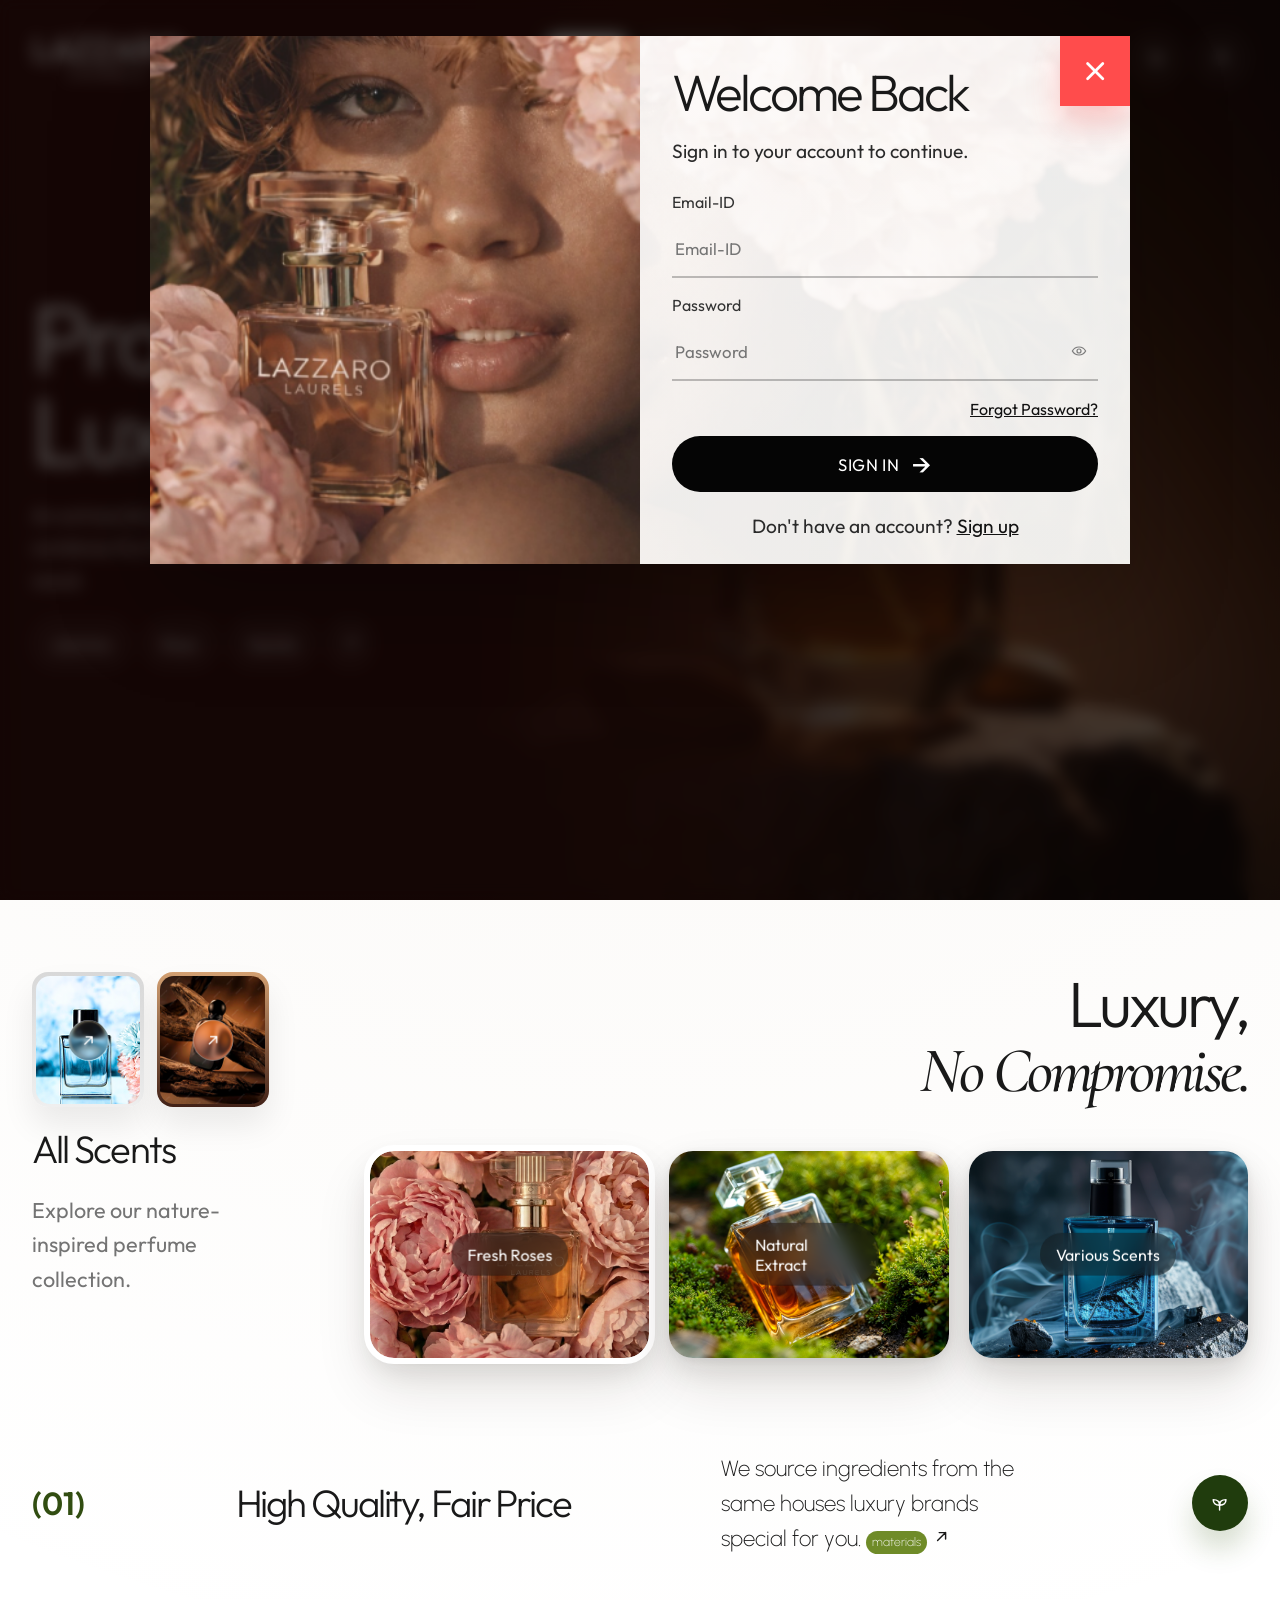
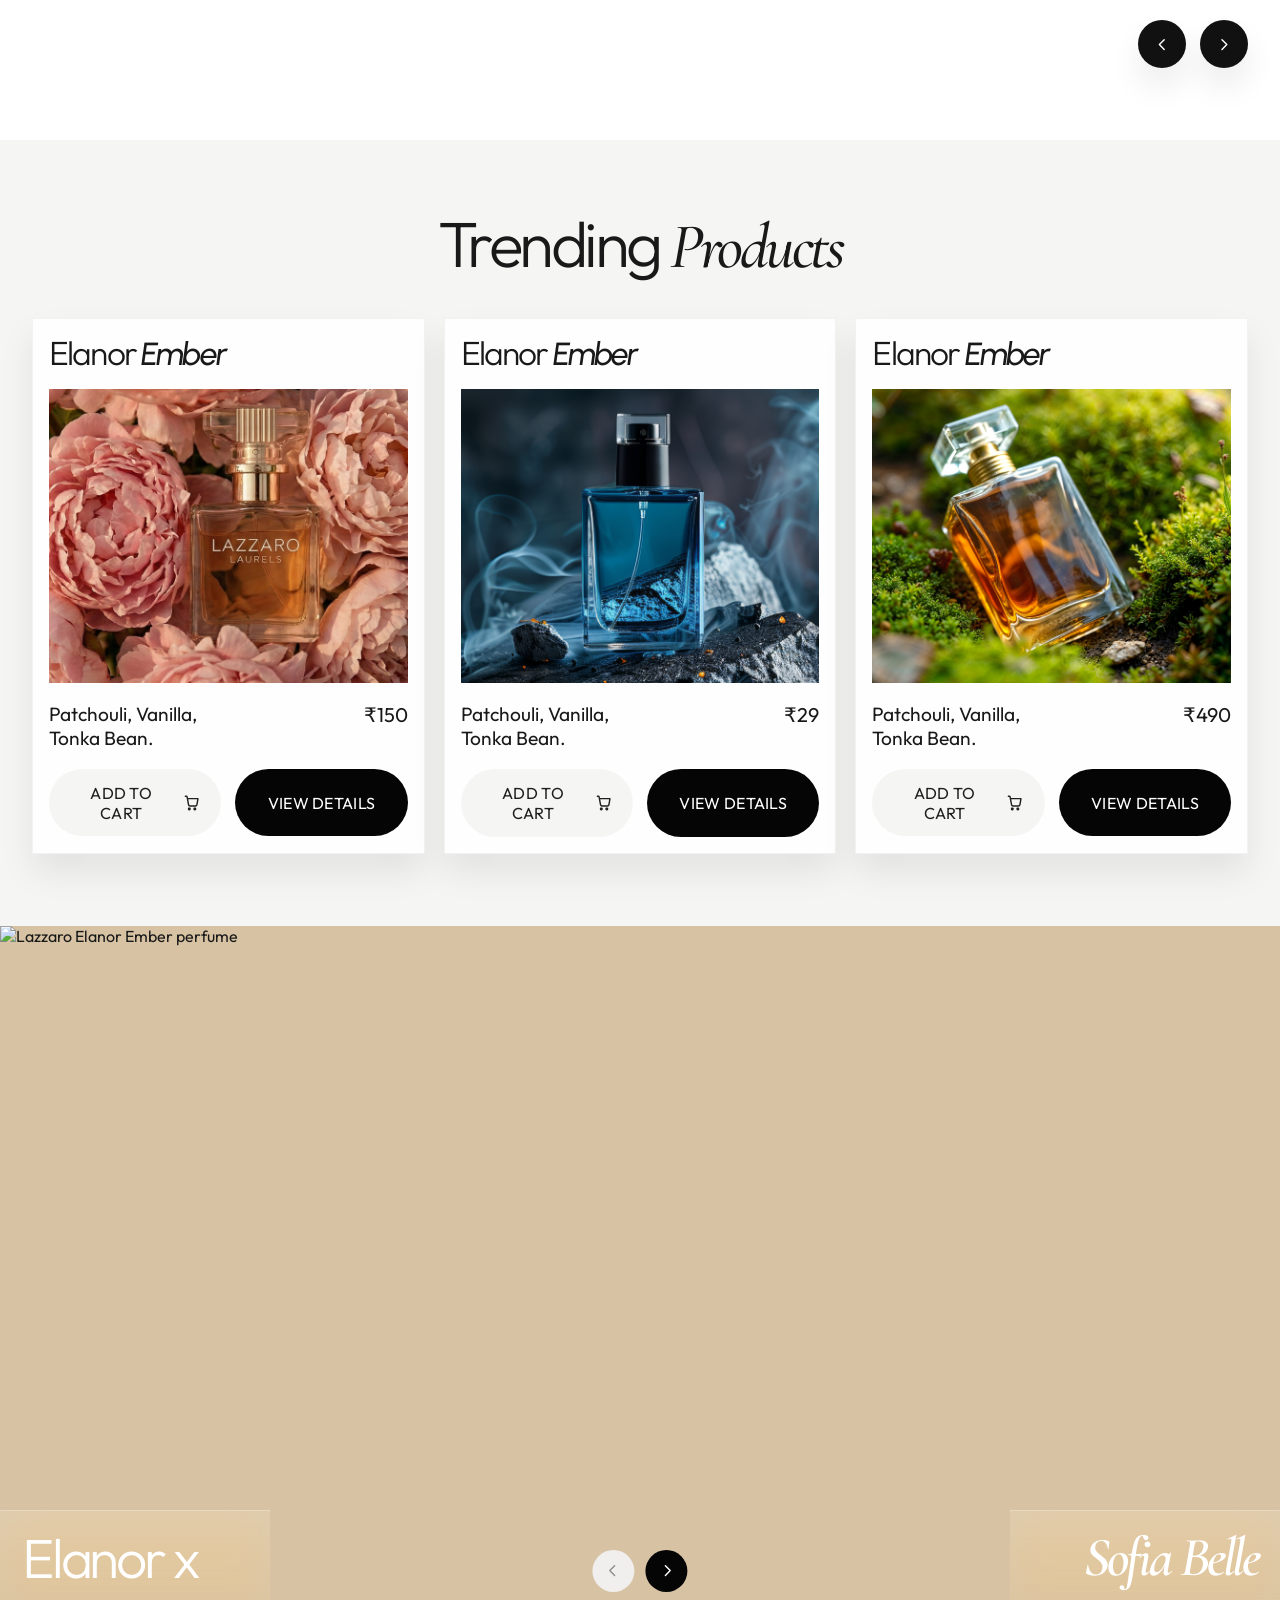
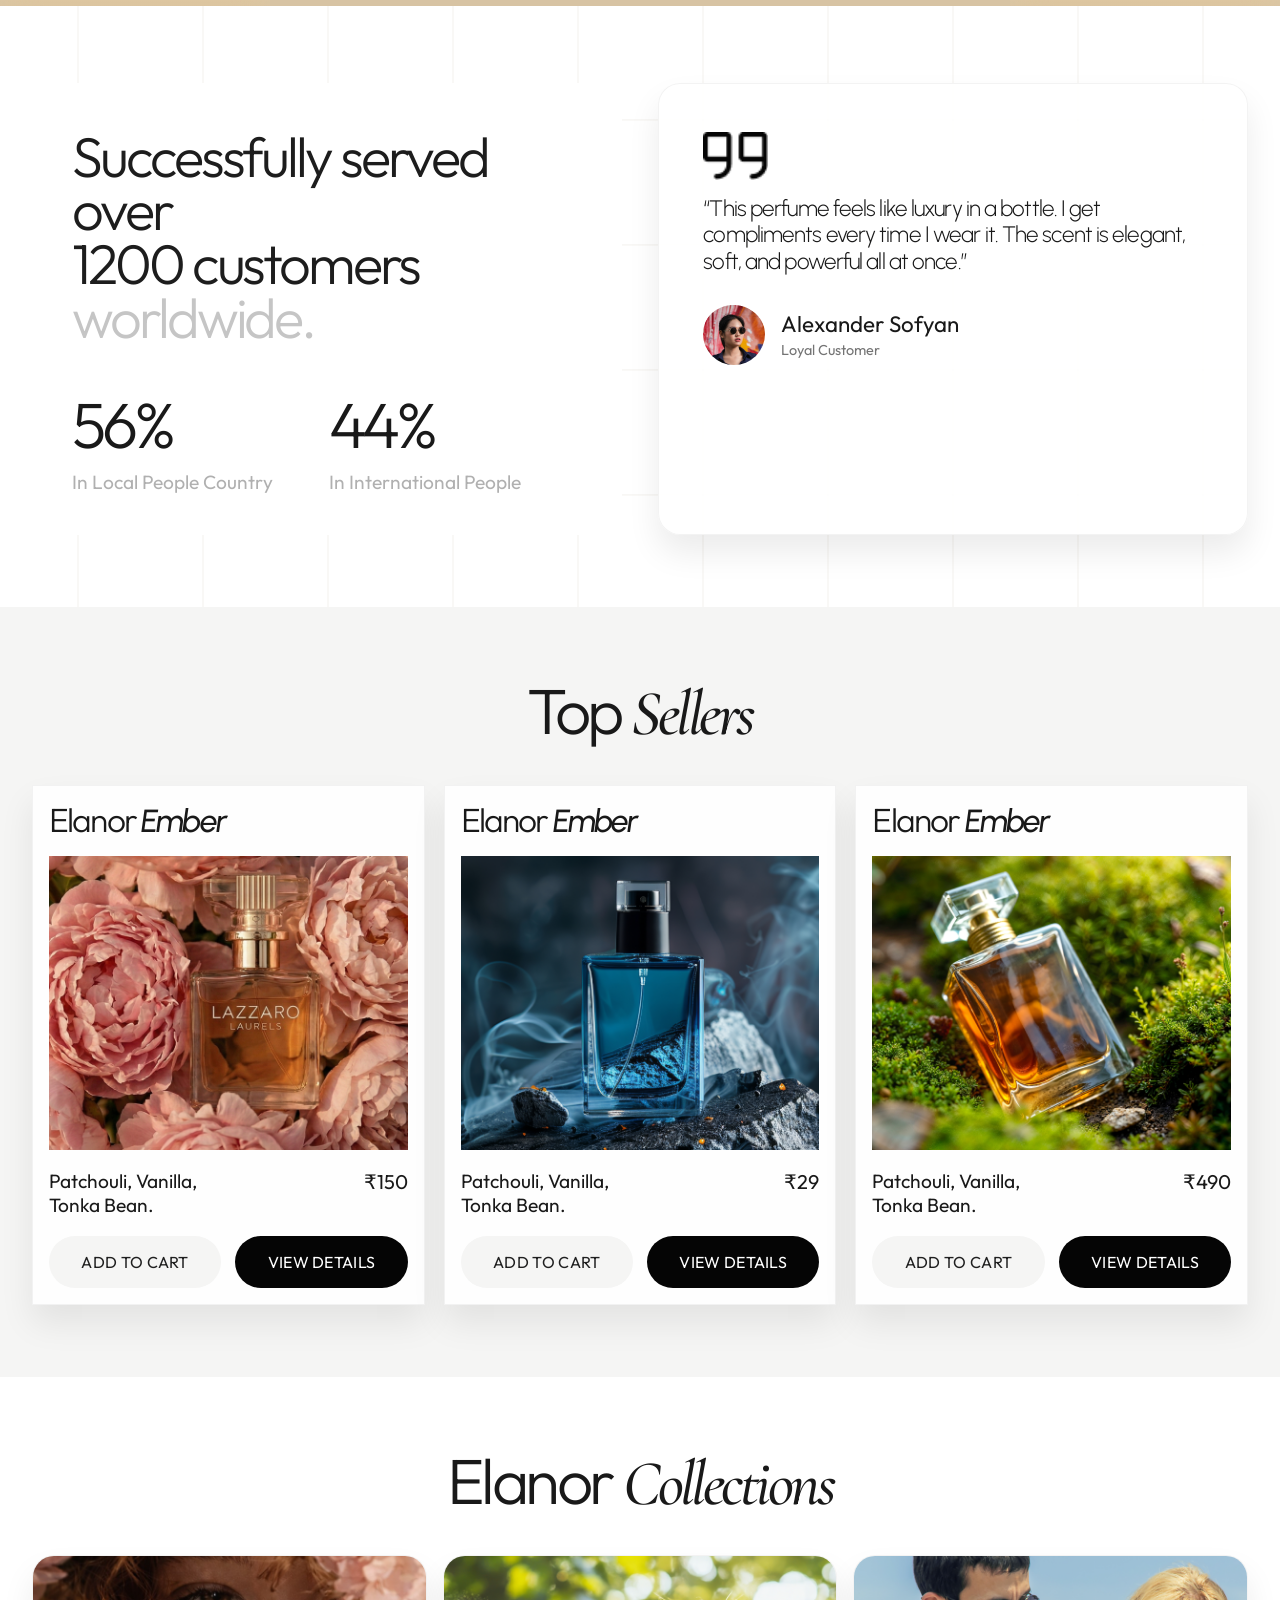
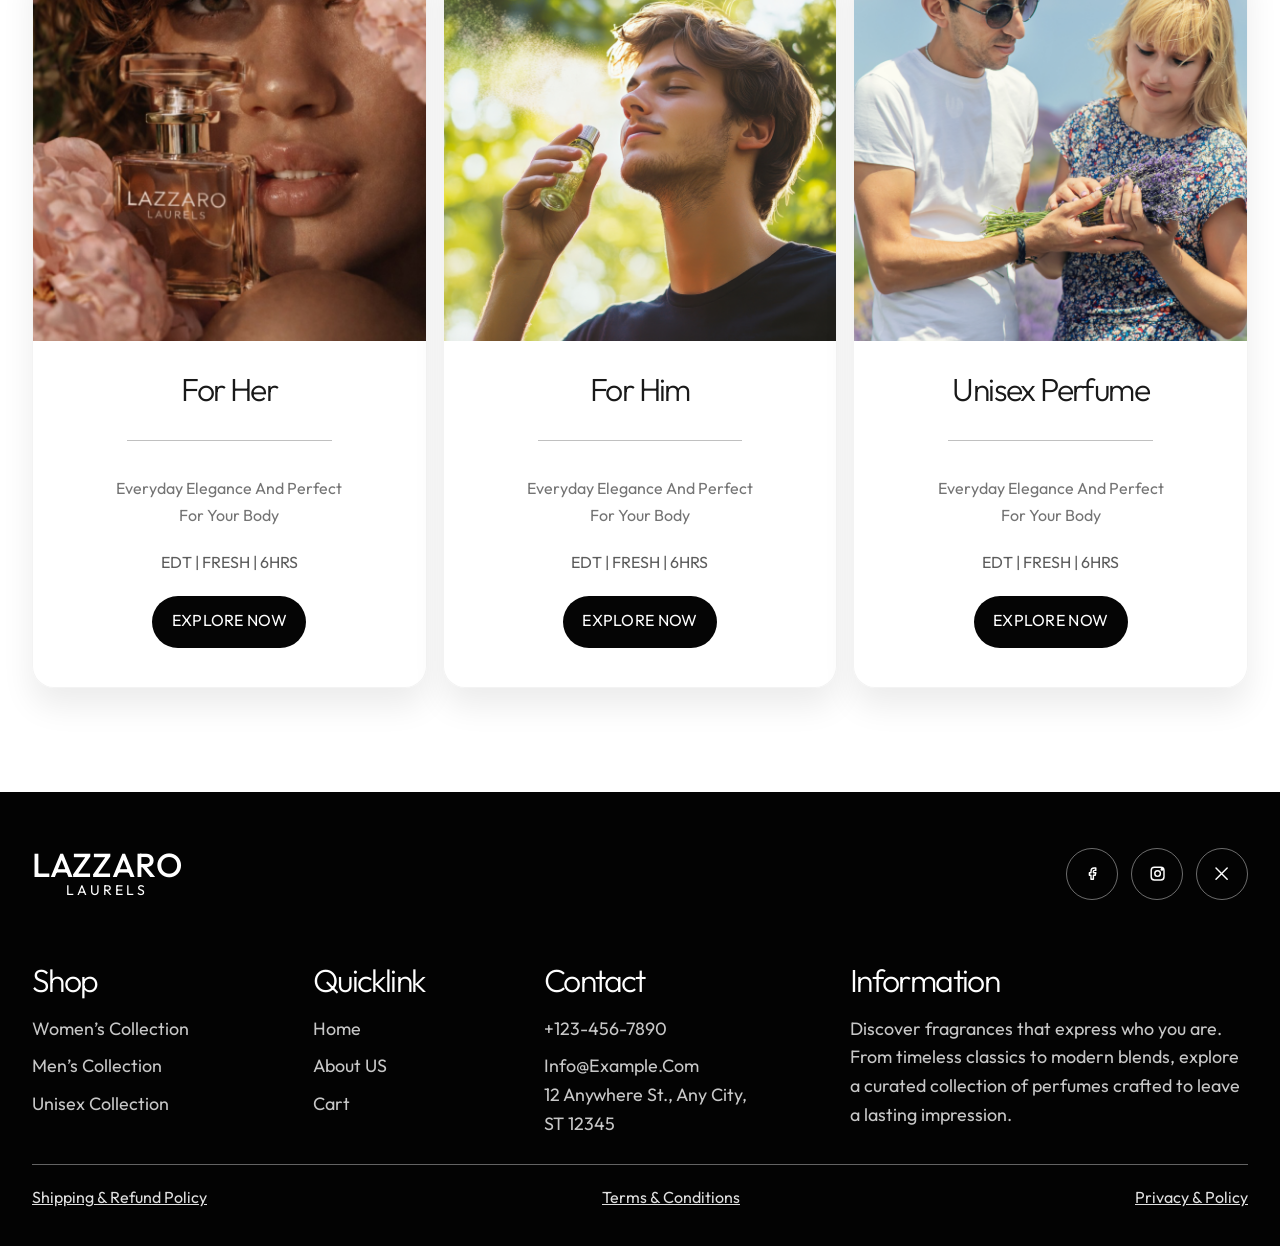
==== commit 9b6d2f75: "Update site pages, scripts, styles, and assets Made-with: Cursor" ====
--- a/index.html
+++ b/index.html
@@ -16,7 +16,7 @@
   <link rel="stylesheet" href="./styles.css" />
 </head>
 
-<body class="home-page">
+<body class="home-page">
   <header class="hero" id="home">
     <nav class="nav shell">
       <a class="brand" href="#home" aria-label="Lazzaro home">
@@ -135,27 +135,28 @@
 
       <div class="feature-main">
         <h2 class="display-title">
-          Luxury, No <span>Compromise</span>
+          Luxury,<br />
+          <span>No Compromise.</span>
         </h2>
 
-        <div class="feature-cards">
-          <article class="feature-card active">
-            <img src="./assets/product-rose.png" alt="Fresh Roses perfume arrangement" />
-            <span>Fresh Roses</span>
+        <div class="feature-cards">
+          <article class="feature-card active">
+            <img src="./assets/product-rose.png" alt="Fresh Roses perfume arrangement" />
+            <span>Fresh Roses</span>
           </article>
           <article class="feature-card">
             <img src="./assets/product-amber.png" alt="Natural extract perfume bottle" />
             <span>Natural Extract</span>
           </article>
-          <article class="feature-card">
-            <img src="./assets/product-ocean.png" alt="Various scents perfume bottle" />
-            <span>Various Scents</span>
-          </article>
-        </div>
-      </div>
-      <div class="feature-summary">
-        <p class="summary-index">(01)</p>
-        <h3>High Quality, Fair Price</h3>
+          <article class="feature-card">
+            <img src="./assets/product-ocean.png" alt="Various scents perfume bottle" />
+            <span>Various Scents</span>
+          </article>
+        </div>
+      </div>
+      <div class="feature-summary">
+        <p class="summary-index">(01)</p>
+        <h3>High Quality, Fair Price</h3>
         <div class="summary-copy">
           <p class="summary-text">
             We source ingredients from the same houses luxury brands special for
@@ -170,30 +171,31 @@
             </span>
           </p>
         </div>
-        <button class="leaf-button" type="button" aria-label="Nature inspired">
-          <svg viewBox="0 0 24 24" aria-hidden="true">
-            <path d="M12 20V10" />
-            <path d="M12 14c-5 0-8-2.5-8-7 5 0 8 2.5 8 7Z" />
-            <path d="M12 14c5 0 8-2.5 8-7-5 0-8 2.5-8 7Z" />
-          </svg>
-        </button>
-      </div>
-      <div class="feature-nav" aria-label="Feature navigation">
-        <button class="slider-control feature-nav-prev" type="button" aria-label="Previous feature">
-          <svg viewBox="0 0 24 24" aria-hidden="true">
-            <path d="M14 6 8 12l6 6" />
-          </svg>
-        </button>
-        <button class="slider-control feature-nav-next" type="button" aria-label="Next feature">
-          <svg viewBox="0 0 24 24" aria-hidden="true">
-            <path d="m10 6 6 6-6 6" />
-          </svg>
-        </button>
-      </div>
-
-    </section>
-
-    <section class="products shell" id="products">
+        <button class="leaf-button" type="button" aria-label="Nature inspired">
+          <svg viewBox="0 0 24 24" aria-hidden="true">
+            <path d="M12 20V10" />
+            <path d="M12 14c-5 0-8-2.5-8-7 5 0 8 2.5 8 7Z" />
+            <path d="M12 14c5 0 8-2.5 8-7-5 0-8 2.5-8 7Z" />
+          </svg>
+        </button>
+      </div>
+      <div class="feature-nav" aria-label="Feature navigation">
+        <button class="slider-control feature-nav-prev" type="button" aria-label="Previous feature">
+          <svg viewBox="0 0 24 24" aria-hidden="true">
+            <path d="M14 6 8 12l6 6" />
+          </svg>
+        </button>
+        <button class="slider-control feature-nav-next" type="button" aria-label="Next feature">
+          <svg viewBox="0 0 24 24" aria-hidden="true">
+            <path d="m10 6 6 6-6 6" />
+          </svg>
+        </button>
+      </div>
+
+    </section>
+
+    <section class="products" id="products">
+      <div class="shell">
       <div class="section-heading">
         <h2>Trending <span>Products</span></h2>
       </div>
@@ -255,48 +257,49 @@
           </div>
         </article>
       </div>
+      </div>
     </section>
 
-      <section class="showcase-wrapper" id="showcase-wrapper">
-        <div class="showcase-slider" id="showcase-slider">
-          <div class="showcase-slide" data-showcase-index="1">
-            <img src="./assets/hero-slider-2.png" alt="Lazzaro Elanor Ember perfume" />
-            <div class="showcase-bottom-band">
-              <div class="showcase-side showcase-side-left">
-                <h2>Elanor x</h2>
-              </div>
-              <div class="showcase-side showcase-side-right">
-                <h2><span>Sofia Belle</span></h2>
-              </div>
-            </div>
-          </div>
-          <div class="showcase-slide" data-showcase-index="2">
-            <img src="./assets/hero-sofia-clean.png" alt="Lazzaro Sofia Belle perfume bottle" />
-            <div class="showcase-bottom-band">
-              <div class="showcase-side showcase-side-left">
-                <h2>Elanor</h2>
-              </div>
-              <div class="showcase-side showcase-side-right">
-                <h2><span>Ember</span></h2>
-              </div>
-            </div>
-          </div>
-        </div>
-        <div class="showcase-center-controls">
-          <div class="showcase-nav">
-          <button class="slider-control showcase-prev" type="button" aria-label="Previous slide">
-            <svg viewBox="0 0 24 24" aria-hidden="true">
-              <path d="M14 6 8 12l6 6" />
-            </svg>
-          </button>
-          <button class="slider-control showcase-next" type="button" aria-label="Next slide">
-            <svg viewBox="0 0 24 24" aria-hidden="true">
-              <path d="m10 6 6 6-6 6" />
-            </svg>
-          </button>
-          </div>
-        </div>
-      </section>
+      <section class="showcase-wrapper" id="showcase-wrapper">
+        <div class="showcase-slider" id="showcase-slider">
+          <div class="showcase-slide" data-showcase-index="1">
+            <img src="./assets/hero-slider-2.png" alt="Lazzaro Elanor Ember perfume" />
+            <div class="showcase-bottom-band">
+              <div class="showcase-side showcase-side-left">
+                <h2>Elanor x</h2>
+              </div>
+              <div class="showcase-side showcase-side-right">
+                <h2><span>Sofia Belle</span></h2>
+              </div>
+            </div>
+          </div>
+          <div class="showcase-slide" data-showcase-index="2">
+            <img src="./assets/hero-sofia-clean.png" alt="Lazzaro Sofia Belle perfume bottle" />
+            <div class="showcase-bottom-band">
+              <div class="showcase-side showcase-side-left">
+                <h2>Elanor</h2>
+              </div>
+              <div class="showcase-side showcase-side-right">
+                <h2><span>Ember</span></h2>
+              </div>
+            </div>
+          </div>
+        </div>
+        <div class="showcase-center-controls">
+          <div class="showcase-nav">
+          <button class="slider-control showcase-prev" type="button" aria-label="Previous slide">
+            <svg viewBox="0 0 24 24" aria-hidden="true">
+              <path d="M14 6 8 12l6 6" />
+            </svg>
+          </button>
+          <button class="slider-control showcase-next" type="button" aria-label="Next slide">
+            <svg viewBox="0 0 24 24" aria-hidden="true">
+              <path d="m10 6 6 6-6 6" />
+            </svg>
+          </button>
+          </div>
+        </div>
+      </section>
 
     <section class="stats shell">
       <div class="stats-copy">
@@ -318,7 +321,9 @@
       </div>
 
       <aside class="testimonial">
-        <div class="quote-mark">99</div>
+        <div class="quote-mark">
+          <img src="./assets/quote-mark.png" alt="" />
+        </div>
         <p>
           “This perfume feels like luxury in a bottle. I get compliments every time
           I wear it. The scent is elegant, soft, and powerful all at once.”
@@ -333,7 +338,8 @@
       </aside>
     </section>
 
-    <section class="products shell">
+    <section class="products" id="top-sellers">
+      <div class="shell">
       <div class="section-heading">
         <h2>Top <span>Sellers</span></h2>
       </div>
@@ -376,6 +382,7 @@
             <a class="button-dark product-link" href="./product-detail.html">View Details</a>
           </div>
         </article>
+      </div>
       </div>
     </section>
 
@@ -503,7 +510,7 @@
           <p>Sign in to your account to continue.</p>
           <form class="auth-form">
             <label><span>Email-ID</span><input type="email" placeholder="Email-ID" /></label>
-            <label><span>Password</span><span class="auth-input-wrap"><input type="password" placeholder="Password" /><button class="password-toggle" type="button" aria-label="Show password"><svg class="icon-eye" viewBox="0 0 24 24" aria-hidden="true"><path d="M2 12s3.5-6 10-6 10 6 10 6-3.5 6-10 6-10-6-10-6Z" /><circle cx="12" cy="12" r="3" /></svg><svg class="icon-eye-off" viewBox="0 0 24 24" aria-hidden="true"><path d="M3 3 21 21" /><path d="M10.6 10.7A3 3 0 0 0 13.3 13.4" /><path d="M9.9 5.1A12.5 12.5 0 0 1 12 5c6.5 0 10 7 10 7a17.6 17.6 0 0 1-4.2 4.8" /><path d="M6.7 6.7A17.1 17.1 0 0 0 2 12s3.5 7 10 7a11.9 11.9 0 0 0 4-.7" /></svg></button></span></label>
+            <label><span>Password</span><span class="auth-input-wrap"><input type="password" placeholder="Password" /><button class="password-toggle" type="button" aria-label="Show password"><svg class="icon-eye" viewBox="0 0 24 24" aria-hidden="true"><path d="M2 12s3.5-6 10-6 10 6 10 6-3.5 6-10 6-10-6-10-6Z" /><circle cx="12" cy="12" r="3" /></svg><svg class="icon-eye-off" viewBox="0 0 24 24" aria-hidden="true"><path d="M3 3 21 21" /><path d="M10.6 10.7A3 3 0 0 0 13.3 13.4" /><path d="M9.9 5.1A12.5 12.5 0 0 1 12 5c6.5 0 10 7 10 7a17.6 17.6 0 0 1-4.2 4.8" /><path d="M6.7 6.7A17.1 17.1 0 0 0 2 12s3.5 7 10 7a11.9 11.9 0 0 0 4-.7" /></svg></button></span></label>
             <a href="#" class="auth-inline-link auth-align-right" data-auth-switch="forgot">Forgot Password?</a>
             <button class="auth-submit" type="button">Sign In <span>&rarr;</span></button>
           </form>
@@ -519,8 +526,8 @@
             </div>
             <label><span>Email-ID*</span><input type="email" placeholder="Email-ID" /></label>
             <label><span>Mobile Number*</span><input type="text" placeholder="Mobile Number" /></label>
-            <label><span>Password*</span><span class="auth-input-wrap"><input type="password" placeholder="Password" /><button class="password-toggle" type="button" aria-label="Show password"><svg class="icon-eye" viewBox="0 0 24 24" aria-hidden="true"><path d="M2 12s3.5-6 10-6 10 6 10 6-3.5 6-10 6-10-6-10-6Z" /><circle cx="12" cy="12" r="3" /></svg><svg class="icon-eye-off" viewBox="0 0 24 24" aria-hidden="true"><path d="M3 3 21 21" /><path d="M10.6 10.7A3 3 0 0 0 13.3 13.4" /><path d="M9.9 5.1A12.5 12.5 0 0 1 12 5c6.5 0 10 7 10 7a17.6 17.6 0 0 1-4.2 4.8" /><path d="M6.7 6.7A17.1 17.1 0 0 0 2 12s3.5 7 10 7a11.9 11.9 0 0 0 4-.7" /></svg></button></span></label>
-            <label><span>Confirm Password*</span><span class="auth-input-wrap"><input type="password" placeholder="Confirm Password" /><button class="password-toggle" type="button" aria-label="Show password"><svg class="icon-eye" viewBox="0 0 24 24" aria-hidden="true"><path d="M2 12s3.5-6 10-6 10 6 10 6-3.5 6-10 6-10-6-10-6Z" /><circle cx="12" cy="12" r="3" /></svg><svg class="icon-eye-off" viewBox="0 0 24 24" aria-hidden="true"><path d="M3 3 21 21" /><path d="M10.6 10.7A3 3 0 0 0 13.3 13.4" /><path d="M9.9 5.1A12.5 12.5 0 0 1 12 5c6.5 0 10 7 10 7a17.6 17.6 0 0 1-4.2 4.8" /><path d="M6.7 6.7A17.1 17.1 0 0 0 2 12s3.5 7 10 7a11.9 11.9 0 0 0 4-.7" /></svg></button></span></label>
+            <label><span>Password*</span><span class="auth-input-wrap"><input type="password" placeholder="Password" /><button class="password-toggle" type="button" aria-label="Show password"><svg class="icon-eye" viewBox="0 0 24 24" aria-hidden="true"><path d="M2 12s3.5-6 10-6 10 6 10 6-3.5 6-10 6-10-6-10-6Z" /><circle cx="12" cy="12" r="3" /></svg><svg class="icon-eye-off" viewBox="0 0 24 24" aria-hidden="true"><path d="M3 3 21 21" /><path d="M10.6 10.7A3 3 0 0 0 13.3 13.4" /><path d="M9.9 5.1A12.5 12.5 0 0 1 12 5c6.5 0 10 7 10 7a17.6 17.6 0 0 1-4.2 4.8" /><path d="M6.7 6.7A17.1 17.1 0 0 0 2 12s3.5 7 10 7a11.9 11.9 0 0 0 4-.7" /></svg></button></span></label>
+            <label><span>Confirm Password*</span><span class="auth-input-wrap"><input type="password" placeholder="Confirm Password" /><button class="password-toggle" type="button" aria-label="Show password"><svg class="icon-eye" viewBox="0 0 24 24" aria-hidden="true"><path d="M2 12s3.5-6 10-6 10 6 10 6-3.5 6-10 6-10-6-10-6Z" /><circle cx="12" cy="12" r="3" /></svg><svg class="icon-eye-off" viewBox="0 0 24 24" aria-hidden="true"><path d="M3 3 21 21" /><path d="M10.6 10.7A3 3 0 0 0 13.3 13.4" /><path d="M9.9 5.1A12.5 12.5 0 0 1 12 5c6.5 0 10 7 10 7a17.6 17.6 0 0 1-4.2 4.8" /><path d="M6.7 6.7A17.1 17.1 0 0 0 2 12s3.5 7 10 7a11.9 11.9 0 0 0 4-.7" /></svg></button></span></label>
             <button class="auth-submit" type="button">Sign Up <span>&rarr;</span></button>
           </form>
           <p class="auth-footer-copy">Already have an account? <a href="#" data-auth-switch="signin">Sign IN</a></p>
--- a/styles.css
+++ b/styles.css
@@ -158,15 +158,15 @@
   position: relative;
 }
 
-.nav-item.has-dropdown {
-  position: relative;
-}
-
-.nav-link-dropdown {
-  display: inline-flex;
-  align-items: center;
-  gap: 0.2rem;
-}
+.nav-item.has-dropdown {
+  position: relative;
+}
+
+.nav-link-dropdown {
+  display: inline-flex;
+  align-items: center;
+  gap: 0.2rem;
+}
 
 .nav-caret {
   display: inline-flex;
@@ -178,24 +178,24 @@
   height: 0.85rem;
 }
 
-.nav-dropdown {
-  position: absolute;
-  top: 100%;
-  left: -0.45rem;
-  display: flex;
-  flex-direction: column;
-  gap: 0;
-  min-width: 160px;
+.nav-dropdown {
+  position: absolute;
+  top: 100%;
+  left: -0.45rem;
+  display: flex;
+  flex-direction: column;
+  gap: 0;
+  min-width: 160px;
   background: rgba(31, 10, 5, 0.95);
   border: 1px solid rgba(255, 255, 255, 0.08);
   border-radius: 12px;
-  backdrop-filter: blur(16px);
-  z-index: 100;
-  opacity: 0;
-  pointer-events: none;
-  transform: translateY(4px);
-  transition: opacity 180ms ease, transform 180ms ease;
-}
+  backdrop-filter: blur(16px);
+  z-index: 100;
+  opacity: 0;
+  pointer-events: none;
+  transform: translateY(4px);
+  transition: opacity 180ms ease, transform 180ms ease;
+}
 
 .has-dropdown:hover .nav-dropdown,
 .has-dropdown:focus-within .nav-dropdown {
@@ -522,6 +522,16 @@
   padding-block: 72px;
 }
 
+#products,
+#top-sellers {
+  background-color: #f5f5f4;
+}
+
+#products .product-card,
+#top-sellers .product-card {
+  border-radius: 0;
+}
+
 .feature-section {
   display: grid;
   grid-template-columns: 290px minmax(0, 1fr);
@@ -615,14 +625,14 @@
   margin-top: 3rem;
 }
 
-.feature-nav {
-  display: flex;
-  justify-content: flex-end;
-  gap: 0.85rem;
-  margin-top: 1rem;
-  width: 100%;
-  grid-column: 2;
-}
+.feature-nav {
+  display: flex;
+  justify-content: flex-end;
+  gap: 0.85rem;
+  margin-top: 1rem;
+  width: 100%;
+  grid-column: 2;
+}
 
 .feature-nav .slider-control {
   width: 48px;
@@ -633,7 +643,10 @@
   position: relative;
   overflow: hidden;
   border-radius: 24px;
-  box-shadow: var(--shadow-soft);
+  box-shadow:
+    0 2px 8px rgba(18, 18, 18, 0.06),
+    0 12px 28px rgba(18, 18, 18, 0.1),
+    0 28px 56px rgba(41, 26, 10, 0.12);
 }
 
 .feature-card.active {
@@ -648,8 +661,9 @@
 
 .feature-card span {
   position: absolute;
-  left: 1rem;
-  top: 1rem;
+  left: 50%;
+  top: 50%;
+  transform: translate(-50%, -50%);
   padding: 0.7rem 1rem;
   border-radius: 999px;
   background: rgba(18, 18, 18, 0.45);
@@ -819,15 +833,15 @@
   color: #fff;
 }
 
-.showcase-wrapper {
-  position: relative;
-  overflow: hidden;
-  width: 100vw;
-  max-width: 100%;
-  margin-left: calc(50% - 50vw);
-  margin-right: calc(50% - 50vw);
-  background: #d7c3a3;
-}
+.showcase-wrapper {
+  position: relative;
+  overflow: hidden;
+  width: 100vw;
+  max-width: 100%;
+  margin-left: calc(50% - 50vw);
+  margin-right: calc(50% - 50vw);
+  background: #d7c3a3;
+}
 
 .showcase-slider {
   display: flex;
@@ -841,103 +855,104 @@
   position: relative;
 }
 
-.showcase-slide img {
-  width: 100%;
-  height: 520px;
-  object-fit: cover;
-  display: block;
-}
-
-.showcase-bottom-band {
-  position: absolute;
-  bottom: 0;
-  left: 0;
-  right: 0;
-  display: grid;
-  grid-template-columns: 1fr 1fr;
-  align-items: end;
-  min-height: 96px;
-  padding: 0;
-}
-
-.showcase-side {
-  display: flex;
-  flex-direction: column;
-  justify-content: flex-end;
-  min-height: 96px;
-  padding: 0.7rem 1.35rem 1.35rem;
-  width: 24%;
-  min-width: 270px;
-  color: #fff;
-  background: linear-gradient(180deg, rgba(255, 255, 255, 0.16) 0%, rgba(235, 225, 210, 0.08) 100%);
-  backdrop-filter: blur(18px) saturate(140%);
-  -webkit-backdrop-filter: blur(18px) saturate(140%);
-  box-shadow: inset 0 1px 0 rgba(255, 255, 255, 0.24);
-}
-
-.showcase-side-left {
-  justify-self: start;
-  align-items: flex-start;
-}
-
-.showcase-side-right {
-  justify-self: end;
-  align-items: flex-end;
-  text-align: right;
-}
-
-.showcase-side-right h2 {
-  font-size: clamp(3.35rem, 5.9vw, 4.65rem);
-}
-
-.showcase-side h2 {
-  margin: 0;
-  font-size: clamp(2.65rem, 4.75vw, 3.45rem);
-  line-height: 0.94;
-  font-weight: 300;
-  letter-spacing: -0.055em;
-}
-
-.showcase-side h2 span {
-  font-family: "Cormorant Garamond", serif;
-  font-style: italic;
-  font-weight: 600;
-}
-
-.showcase-center-controls {
-  position: absolute;
-  left: 50%;
-  bottom: 14px;
-  z-index: 4;
-  display: flex;
-  align-items: center;
-  transform: translateX(-50%);
-}
-
-.showcase-nav {
-  position: static;
-  display: flex;
-  gap: 0.7rem;
-  z-index: 3;
-}
-
-.showcase-nav .slider-control {
-  width: 42px;
-  height: 42px;
-  box-shadow: none;
-}
-
-.showcase-nav .showcase-prev {
-  background: #f0efed;
-  color: #8d8d8d;
-}
-
-.showcase-nav .showcase-next {
-  background: #050505;
-  color: #fff;
-}
+.showcase-slide img {
+  width: 100%;
+  height: 680px;
+  object-fit: cover;
+  display: block;
+}
+
+.showcase-bottom-band {
+  position: absolute;
+  bottom: 0;
+  left: 0;
+  right: 0;
+  display: grid;
+  grid-template-columns: 1fr 1fr;
+  align-items: end;
+  min-height: 96px;
+  padding: 0;
+}
+
+.showcase-side {
+  display: flex;
+  flex-direction: column;
+  justify-content: flex-end;
+  min-height: 96px;
+  padding: 0.7rem 1.35rem 1.35rem;
+  width: 24%;
+  min-width: 270px;
+  color: #fff;
+  background: linear-gradient(180deg, rgba(255, 255, 255, 0.16) 0%, rgba(235, 225, 210, 0.08) 100%);
+  backdrop-filter: blur(18px) saturate(140%);
+  -webkit-backdrop-filter: blur(18px) saturate(140%);
+  box-shadow: inset 0 1px 0 rgba(255, 255, 255, 0.24);
+}
+
+.showcase-side-left {
+  justify-self: start;
+  align-items: flex-start;
+}
+
+.showcase-side-right {
+  justify-self: end;
+  align-items: flex-end;
+  text-align: right;
+}
+
+.showcase-side-right h2 {
+  font-size: clamp(3.35rem, 5.9vw, 4.65rem);
+}
+
+.showcase-side h2 {
+  margin: 0;
+  font-size: clamp(2.65rem, 4.75vw, 3.45rem);
+  line-height: 0.94;
+  font-weight: 300;
+  letter-spacing: -0.055em;
+}
+
+.showcase-side h2 span {
+  font-family: "Cormorant Garamond", serif;
+  font-style: italic;
+  font-weight: 600;
+}
+
+.showcase-center-controls {
+  position: absolute;
+  left: 50%;
+  bottom: 14px;
+  z-index: 4;
+  display: flex;
+  align-items: center;
+  transform: translateX(-50%);
+}
+
+.showcase-nav {
+  position: static;
+  display: flex;
+  gap: 0.7rem;
+  z-index: 3;
+}
+
+.showcase-nav .slider-control {
+  width: 42px;
+  height: 42px;
+  box-shadow: none;
+}
+
+.showcase-nav .showcase-prev {
+  background: #f0efed;
+  color: #8d8d8d;
+}
+
+.showcase-nav .showcase-next {
+  background: #050505;
+  color: #fff;
+}
 
 .stats {
+  padding-top: 77px;
   display: grid;
   grid-template-columns: 1fr 1fr;
   gap: 2.2rem;
@@ -950,6 +965,12 @@
   font-size: 0.9rem !important;
 }
 
+.stats-copy {
+  background: #fff;
+  padding: 2rem 2.5rem 2.5rem;
+  border-radius: var(--radius-lg);
+}
+
 .stats-copy h2 {
   color: #1d1d1d;
   font-size: 3.5rem !important;
@@ -987,8 +1008,13 @@
 }
 
 .quote-mark {
-  font-size: 3rem;
-  line-height: 0.9;
+  line-height: 0;
+}
+
+.quote-mark img {
+  display: block;
+  height: 3rem;
+  width: auto;
 }
 
 .testimonial>p {
@@ -1170,17 +1196,17 @@
     grid-template-columns: repeat(2, minmax(0, 1fr));
   }
 
-  .showcase-slide img {
-    height: 400px;
-  }
-
-  .showcase-side h2 {
-    font-size: clamp(1.75rem, 4vw, 2.2rem);
-  }
-
-}
-
-@media (max-width: 780px) {
+  .showcase-slide img {
+    height: 520px;
+  }
+
+  .showcase-side h2 {
+    font-size: clamp(1.75rem, 4vw, 2.2rem);
+  }
+
+}
+
+@media (max-width: 780px) {
   :root {
     --shell: min(100vw - 28px, 1240px);
   }
@@ -1290,39 +1316,39 @@
     grid-template-columns: 1fr;
   }
 
-  .showcase-slide img {
-    height: 300px;
-  }
-
-  .showcase-bottom-band {
-    min-height: 78px;
-  }
-
-  .showcase-side {
-    min-height: 78px;
-    padding: 0.6rem 0.95rem 1rem;
-    width: 26%;
-    min-width: 0;
-  }
-
-  .showcase-side h2 {
-    font-size: 2.05rem;
-  }
-
-  .showcase-side-right h2 {
-    font-size: 2.5rem;
-  }
-
-  .showcase-center-controls {
-    bottom: 8px;
-  }
-
-  .showcase-nav .slider-control {
-    width: 38px;
-    height: 38px;
-  }
-
-    .feature-summary h3,
+  .showcase-slide img {
+    height: 400px;
+  }
+
+  .showcase-bottom-band {
+    min-height: 78px;
+  }
+
+  .showcase-side {
+    min-height: 78px;
+    padding: 0.6rem 0.95rem 1rem;
+    width: 26%;
+    min-width: 0;
+  }
+
+  .showcase-side h2 {
+    font-size: 2.05rem;
+  }
+
+  .showcase-side-right h2 {
+    font-size: 2.5rem;
+  }
+
+  .showcase-center-controls {
+    bottom: 8px;
+  }
+
+  .showcase-nav .slider-control {
+    width: 38px;
+    height: 38px;
+  }
+
+    .feature-summary h3,
   .display-title,
   .section-heading,
   .section-heading h2 {
@@ -1351,7 +1377,7 @@
   color: #fff;
   background:
     linear-gradient(90deg, rgba(13, 7, 4, 0.84) 0%, rgba(20, 11, 6, 0.68) 24%, rgba(32, 18, 10, 0.34) 44%, rgba(32, 18, 10, 0.12) 58%, rgba(32, 18, 10, 0.04) 100%),
-    url('./assets/about-us-hero-image.jpg') center center / cover no-repeat;
+    url('./assets/about-new-banner.jpg') center center / cover no-repeat;
   overflow: clip;
 }
 
@@ -1386,7 +1412,7 @@
 }
 
 .about-page {
-  padding-block: 4rem 0;
+  padding-block: 0;
 }
 
 .about-overview {
@@ -1394,7 +1420,17 @@
   grid-template-columns: 0.7fr 1.45fr;
   gap: 3rem;
   align-items: start;
-  padding-block: 2rem 5rem;
+  padding-block: 0 5rem;
+  background-color: #fff;
+}
+
+.about-overview.shell {
+  width: 100%;
+  max-width: none;
+  margin-inline: 0;
+  padding-top: 5.5rem;
+  padding-inline: max(0px, calc((100% - var(--shell)) / 2));
+  box-sizing: border-box;
 }
 
 .about-overview-copy h2,
@@ -1416,18 +1452,206 @@
 }
 
 .about-overview-layout {
-  display: grid;
-  grid-template-columns: minmax(0, 1fr) 140px 140px;
+  --about-accordion-narrow: 150px;
+  display: flex;
+  flex-direction: row;
+  align-items: stretch;
   gap: 1.3rem;
+}
+
+.about-overview-layout > .about-feature-main,
+.about-overview-layout > .about-side-card {
+  transition:
+    flex-grow 0.38s cubic-bezier(0.33, 1, 0.68, 1),
+    flex-shrink 0.38s cubic-bezier(0.33, 1, 0.68, 1),
+    flex-basis 0.38s cubic-bezier(0.33, 1, 0.68, 1),
+    min-width 0.38s cubic-bezier(0.33, 1, 0.68, 1),
+    max-width 0.38s cubic-bezier(0.33, 1, 0.68, 1);
+}
+
+@media (prefers-reduced-motion: reduce) {
+  .about-overview-layout > .about-feature-main,
+  .about-overview-layout > .about-side-card {
+    transition: none;
+  }
+}
+
+.about-overview-layout > .about-feature-main {
+  flex-grow: 1;
+  flex-shrink: 1;
+  flex-basis: 0%;
+  min-width: 0;
+  max-width: none;
+}
+
+.about-overview-layout > .about-side-card {
+  flex-grow: 0;
+  flex-shrink: 0;
+  flex-basis: var(--about-accordion-narrow);
+  min-width: var(--about-accordion-narrow);
+  max-width: var(--about-accordion-narrow);
+}
+
+.about-overview-layout.is-accordion-side-2 > .about-feature-main,
+.about-overview-layout:has(> article:nth-child(2):focus-within) > .about-feature-main,
+.about-overview-layout.is-accordion-side-3 > .about-feature-main,
+.about-overview-layout:has(> article:nth-child(3):focus-within) > .about-feature-main {
+  flex-grow: 0;
+  flex-shrink: 0;
+  flex-basis: var(--about-accordion-narrow);
+  min-width: var(--about-accordion-narrow);
+  max-width: var(--about-accordion-narrow);
+}
+
+.about-overview-layout.is-accordion-side-2 > article:nth-child(2),
+.about-overview-layout:has(> article:nth-child(2):focus-within) > article:nth-child(2) {
+  flex-grow: 1;
+  flex-shrink: 1;
+  flex-basis: 0%;
+  min-width: 0;
+  max-width: none;
+}
+
+.about-overview-layout.is-accordion-side-3 > article:nth-child(2),
+.about-overview-layout:has(> article:nth-child(3):focus-within) > article:nth-child(2) {
+  flex-grow: 0;
+  flex-shrink: 0;
+  flex-basis: var(--about-accordion-narrow);
+  min-width: var(--about-accordion-narrow);
+  max-width: var(--about-accordion-narrow);
+}
+
+.about-overview-layout.is-accordion-side-3 > article:nth-child(3),
+.about-overview-layout:has(> article:nth-child(3):focus-within) > article:nth-child(3) {
+  flex-grow: 1;
+  flex-shrink: 1;
+  flex-basis: 0%;
+  min-width: 0;
+  max-width: none;
 }
 
 .about-feature-main,
 .about-side-card {
   border: 1px solid rgba(25, 25, 25, 0.35);
   background: #fff;
+  align-self: stretch;
+  min-height: 36rem;
+}
+
+.about-feature-main {
+  display: flex;
+  flex-direction: column;
+  min-width: 0;
+  overflow: hidden;
+}
+
+.about-feature-main-rich {
+  display: flex;
+  flex-direction: column;
+  flex: 1;
+  min-height: 0;
+}
+
+.about-feature-main-slim {
+  display: none;
+  flex-direction: column;
+  align-items: center;
+  justify-content: space-between;
+  flex: 1;
+  min-height: 0;
+  padding: 1.5rem 1.2rem;
+  text-align: center;
+}
+
+.about-feature-main-slim .about-feature-icon {
+  margin-top: 0;
+}
+
+.about-feature-main-slim p {
+  margin: 0;
+  writing-mode: vertical-rl;
+  text-orientation: mixed;
+  min-height: 320px;
+  font-size: 1.15rem;
+  line-height: 1.3;
+  font-weight: 500;
+}
+
+.about-feature-main-slim span {
+  display: grid;
+  place-items: center;
+}
+
+.about-overview-layout.is-accordion-side-2 .about-feature-main-rich,
+.about-overview-layout:has(> article:nth-child(2):focus-within) .about-feature-main-rich,
+.about-overview-layout.is-accordion-side-3 .about-feature-main-rich,
+.about-overview-layout:has(> article:nth-child(3):focus-within) .about-feature-main-rich {
+  display: none;
+}
+
+.about-overview-layout.is-accordion-side-2 .about-feature-main-slim,
+.about-overview-layout:has(> article:nth-child(2):focus-within) .about-feature-main-slim,
+.about-overview-layout.is-accordion-side-3 .about-feature-main-slim,
+.about-overview-layout:has(> article:nth-child(3):focus-within) .about-feature-main-slim {
+  display: flex;
+}
+
+.about-side-card {
+  display: flex;
+  flex-direction: column;
+  min-width: 0;
+  overflow: hidden;
+}
+
+.about-side-card:focus {
+  outline: none;
+}
+
+.about-side-card:focus-visible {
+  outline: 2px solid rgba(25, 25, 25, 0.45);
+  outline-offset: 3px;
+}
+
+.about-side-card-rich {
+  display: none;
+  flex: 1 1 auto;
+  flex-direction: column;
+  min-height: 0;
+}
+
+.about-overview-layout.is-accordion-side-2 article:nth-child(2) .about-side-card-rich,
+.about-overview-layout:has(> article:nth-child(2):focus-within) article:nth-child(2) .about-side-card-rich {
+  display: flex;
+}
+
+.about-overview-layout.is-accordion-side-2 article:nth-child(2) .about-side-card-slim,
+.about-overview-layout:has(> article:nth-child(2):focus-within) article:nth-child(2) .about-side-card-slim {
+  display: none;
+}
+
+.about-overview-layout.is-accordion-side-3 article:nth-child(3) .about-side-card-rich,
+.about-overview-layout:has(> article:nth-child(3):focus-within) article:nth-child(3) .about-side-card-rich {
+  display: flex;
+}
+
+.about-overview-layout.is-accordion-side-3 article:nth-child(3) .about-side-card-slim,
+.about-overview-layout:has(> article:nth-child(3):focus-within) article:nth-child(3) .about-side-card-slim {
+  display: none;
+}
+
+.about-side-card-slim {
+  display: flex;
+  flex-direction: column;
+  align-items: center;
+  justify-content: space-between;
+  flex: 1;
+  min-height: 0;
+  padding: 1.5rem 1.2rem;
+  text-align: center;
 }
 
 .about-feature-image {
+  flex-shrink: 0;
   height: 372px;
   overflow: hidden;
 }
@@ -1438,71 +1662,68 @@
   object-fit: cover;
 }
 
-.about-feature-body {
-  display: grid;
-  grid-template-columns: 18px 1fr;
-  gap: 0.55rem;
-  padding: 1.8rem 1.9rem 2rem;
-  align-items: start;
-}
-
-.about-feature-icon,
-.about-side-icon {
-  display: grid;
-  place-items: center;
-}
-
-.about-side-icon svg {
-  width: 1.8rem;
-  height: 1.8rem;
-}
-
-.about-feature-icon {
-  align-self: start;
-  margin-top: 0.1rem;
-}
-
-.about-feature-icon img {
-  width: 20px;
-  height: 20px;
-  object-fit: contain;
-}
-
-.about-feature-body h3 {
-  font-size: calc(1.15rem + 4px);
-}
-
-.about-feature-body h3,
-.about-side-card p {
+.about-feature-main-rich .about-feature-body,
+.about-side-card-rich .about-feature-body {
+  flex: 1 1 auto;
+  display: grid;
+  grid-template-columns: auto 1fr;
+  gap: 0.45rem;
+  padding: 1.45rem 1.75rem 1.35rem;
+  align-items: start;
+  align-content: start;
+  min-height: 0;
+}
+
+.about-feature-icon,
+.about-side-icon {
+  display: grid;
+  place-items: center;
+}
+
+.about-side-icon svg {
+  width: 1.8rem;
+  height: 1.8rem;
+}
+
+.about-feature-icon {
+  align-self: start;
+  margin-top: 0.1rem;
+}
+
+.about-feature-body .about-feature-icon {
+  margin-right: 0.65rem;
+}
+
+.about-feature-icon img {
+  width: 20px;
+  height: 20px;
+  object-fit: contain;
+}
+
+.about-feature-body h3 {
+  margin: 0;
+  font-size: calc(1.15rem + 4px);
+  line-height: 1.3;
+  font-weight: 500;
+}
+
+.about-side-card-slim p {
   margin: 0;
   font-size: 1.15rem;
   line-height: 1.3;
   font-weight: 500;
-}
-
-.about-feature-body p {
-  margin: 0.8rem 0 0;
-  color: #6e6e6e;
-  line-height: 1.6;
-}
-
-.about-side-card {
-  display: flex;
-  flex-direction: column;
-  align-items: center;
-  justify-content: space-between;
-  min-height: 100%;
-  padding: 1.5rem 1.2rem;
-  text-align: center;
-}
-
-.about-side-card p {
   writing-mode: vertical-rl;
   text-orientation: mixed;
   min-height: 320px;
 }
 
-.about-side-card span {
+.about-feature-body p {
+  margin: 0.55rem 0 0;
+  color: #6e6e6e;
+  line-height: 1.6;
+}
+
+.about-side-card-slim span {
   display: grid;
   place-items: center;
 }
@@ -1698,10 +1919,36 @@
   }
 
   .about-overview-layout {
-    grid-template-columns: 1fr;
-  }
-
-  .about-side-card p {
+    flex-direction: column !important;
+  }
+
+  .about-overview-layout > .about-feature-main,
+  .about-overview-layout > .about-side-card {
+    flex-grow: 1 !important;
+    flex-shrink: 1 !important;
+    flex-basis: auto !important;
+    min-width: 0 !important;
+    max-width: none !important;
+  }
+
+  .about-feature-main-rich,
+  .about-side-card-rich {
+    display: flex !important;
+    flex-direction: column;
+  }
+
+  .about-feature-main-slim,
+  .about-side-card-slim {
+    display: none !important;
+  }
+
+  .about-feature-main,
+  .about-side-card {
+    min-height: 0;
+  }
+
+  .about-side-card-slim p,
+  .about-feature-main-slim p {
     writing-mode: initial;
     min-height: auto;
   }
@@ -1777,6 +2024,7 @@
 
 .catalog-grid .product-card {
   padding: 1rem;
+  border-radius: 0;
 }
 
 .product-link {
@@ -1843,48 +2091,13 @@
   height: 48px;
 }
 
-.detail-summary h1 {
-  margin: 0;
-  font-size: clamp(2.45rem, 3.6vw, 3.8rem);
-  line-height: 1;
-  letter-spacing: -0.06em;
-  font-weight: 300;
-}
-
-.detail-rating {
-  display: flex;
-  align-items: center;
-  gap: 1rem;
-  margin-top: 0.9rem;
-}
-
-.detail-stars {
-  display: flex;
-  align-items: center;
-  gap: 0.3rem;
-  font-size: 2rem;
-  line-height: 1;
-}
-
-.detail-stars .star {
-  color: #cfcfcf;
-}
-
-.detail-stars .star.is-filled {
-  color: #ffbf2f;
-}
-
-.detail-stars .star.is-half {
-  background: linear-gradient(90deg, #ffbf2f 50%, #cfcfcf 50%);
-  -webkit-background-clip: text;
-  background-clip: text;
-  color: transparent;
-}
-
-.detail-rating-value {
-  font-size: 1.2rem;
-  color: #1a1a1a;
-}
+.detail-summary h1 {
+  margin: 0;
+  font-size: clamp(2.45rem, 3.6vw, 3.8rem);
+  line-height: 1;
+  letter-spacing: -0.06em;
+  font-weight: 300;
+}
 
 .detail-price-row {
   display: flex;
@@ -2005,24 +2218,35 @@
 
 .detail-tabs {
   margin-top: 3rem;
-}
-
-.detail-tab-buttons {
-  display: flex;
-  justify-content: center;
-  gap: 1.6rem;
-  border-bottom: 1px solid rgba(25, 25, 25, 0.12);
-}
-
-.detail-tab {
-  min-width: 260px;
-  padding: 0 1.8rem 1rem;
-  border: none;
-  background: transparent;
-  color: #717171;
-  font-size: 1.08rem;
-  text-align: center;
-}
+  width: 100vw;
+  max-width: 100vw;
+  margin-left: calc(50% - 50vw);
+  margin-right: calc(50% - 50vw);
+  box-sizing: border-box;
+  padding-top: 1.75rem;
+  padding-bottom: 2.5rem;
+  padding-inline: max(0px, calc((100vw - var(--shell)) / 2));
+  background-color: #fff;
+}
+
+.detail-tab-buttons {
+  display: flex;
+  justify-content: center;
+  gap: 1.6rem;
+  border-bottom: 1px solid rgba(25, 25, 25, 0.12);
+}
+
+.detail-tab {
+  min-width: 0;
+  flex: 1;
+  max-width: 320px;
+  padding: 0 1.8rem 1rem;
+  border: none;
+  background: transparent;
+  color: #717171;
+  font-size: 1.08rem;
+  text-align: center;
+}
 
 .detail-tab.is-active {
   color: #161616;
@@ -2055,147 +2279,12 @@
   font-size: 1.1rem;
 }
 
-.detail-note-row p {
-  margin: 0;
-  color: #6b6b6b;
-  font-size: 1.05rem;
-  line-height: 1.55;
-}
-
-.detail-review-panel {
-  padding-top: 1.35rem;
-}
-
-.review-toolbar {
-  display: flex;
-  align-items: center;
-  justify-content: space-between;
-  gap: 1rem;
-  margin-bottom: 1rem;
-}
-
-.review-toolbar h3 {
-  margin: 0;
-  font-size: 1.25rem;
-  font-weight: 600;
-  color: #171717;
-}
-
-.review-toolbar h3 span {
-  margin-left: 0.25rem;
-  font-size: 0.82rem;
-  color: #9a9a9a;
-  font-weight: 400;
-}
-
-.review-cta {
-  display: inline-flex;
-  align-items: center;
-  gap: 0.55rem;
-  min-height: 40px;
-  padding: 0.65rem 1.05rem;
-  border: none;
-  border-radius: 999px;
-  background: #050505;
-  color: #fff;
-  font-size: 0.82rem;
-}
-
-.review-card {
-  margin-top: 0.9rem;
-  padding: 1.15rem 1.2rem 1rem;
-  border: 1px solid rgba(25, 25, 25, 0.1);
-  border-radius: 14px;
-  background: #fff;
-}
-
-.review-card-hidden {
-  display: none;
-}
-
-.review-card-top {
-  display: flex;
-  align-items: center;
-  justify-content: space-between;
-  gap: 1rem;
-}
-
-.review-stars {
-  color: #f3b229;
-  font-size: 1rem;
-  letter-spacing: 0.08rem;
-}
-
-.review-more {
-  padding: 0;
-  border: none;
-  background: transparent;
-  color: #9e9e9e;
-  font-size: 1.1rem;
-  line-height: 1;
-}
-
-.review-author {
-  display: inline-flex;
-  align-items: center;
-  gap: 0.4rem;
-  margin-top: 0.45rem;
-  font-size: 1rem;
-  font-weight: 600;
-  color: #1c1c1c;
-}
-
-.review-verified {
-  width: 0.75rem;
-  height: 0.75rem;
-  border-radius: 50%;
-  background: #1db954;
-  display: inline-block;
-  position: relative;
-}
-
-.review-verified::after {
-  content: "";
-  position: absolute;
-  left: 0.27rem;
-  top: 0.14rem;
-  width: 0.16rem;
-  height: 0.3rem;
-  border-right: 1.5px solid #fff;
-  border-bottom: 1.5px solid #fff;
-  transform: rotate(45deg);
-}
-
-.review-card p {
-  margin: 0.55rem 0 0;
-  color: #6d6d6d;
-  font-size: 0.84rem;
-  line-height: 1.65;
-}
-
-.review-date {
-  display: inline-block;
-  margin-top: 0.95rem;
-  color: #8d8d8d;
-  font-size: 0.78rem;
-}
-
-.review-loadmore-wrap {
-  display: flex;
-  justify-content: center;
-  margin-top: 1rem;
-}
-
-.review-loadmore {
-  min-height: 36px;
-  padding: 0.55rem 1.15rem;
-  border: 1px solid rgba(255, 102, 46, 0.22);
-  border-radius: 999px;
-  background: #fff;
-  color: #ff662e;
-  font-size: 0.76rem;
-  letter-spacing: 0.03em;
-}
+.detail-note-row p {
+  margin: 0;
+  color: #6b6b6b;
+  font-size: 1.05rem;
+  line-height: 1.55;
+}
 
 @media (max-width: 1100px) {
 
@@ -2206,37 +2295,32 @@
   }
 }
 
-@media (max-width: 780px) {
-  .catalog-grid {
-    grid-template-columns: 1fr;
-  }
-
-  .catalog-hero,
-  .detail-hero {
-    min-height: 320px;
-  }
-
-  .detail-tab-buttons {
-    flex-wrap: wrap;
-    justify-content: flex-start;
-  }
-
-  .detail-tab {
-    min-width: 0;
-    padding-inline: 1rem;
-    font-size: 0.96rem;
-  }
-
-  .review-toolbar {
-    flex-direction: column;
-    align-items: flex-start;
-  }
-
-  .detail-size-options,
-  .detail-price-row {
-    flex-wrap: wrap;
-  }
-}
+@media (max-width: 780px) {
+  .catalog-grid {
+    grid-template-columns: 1fr;
+  }
+
+  .catalog-hero,
+  .detail-hero {
+    min-height: 320px;
+  }
+
+  .detail-tab-buttons {
+    flex-wrap: wrap;
+    justify-content: flex-start;
+  }
+
+  .detail-tab {
+    min-width: 0;
+    padding-inline: 1rem;
+    font-size: 0.96rem;
+  }
+
+  .detail-size-options,
+  .detail-price-row {
+    flex-wrap: wrap;
+  }
+}
 
 
 .commerce-hero {
@@ -2286,6 +2370,15 @@
   padding-block: 3rem 5rem;
 }
 
+.checkout-page.shell {
+  width: 100%;
+  max-width: none;
+  margin-inline: 0;
+  padding-inline: max(0px, calc((100% - var(--shell)) / 2));
+  box-sizing: border-box;
+  background-color: #f5f5f4;
+}
+
 .cart-page h2,
 .checkout-page h2 {
   color: #111;
@@ -2299,6 +2392,17 @@
   grid-template-columns: minmax(0, 1.45fr) minmax(360px, 0.95fr);
   gap: 1.6rem;
   align-items: start;
+}
+
+.checkout-layout {
+  grid-template-columns: minmax(0, 1.78fr) minmax(300px, 0.82fr);
+  gap: 1.85rem;
+}
+
+.checkout-main-column {
+  display: grid;
+  gap: 1.6rem;
+  align-content: start;
 }
 
 .cart-list-card,
@@ -2307,6 +2411,12 @@
   border: 1px solid rgba(25, 25, 25, 0.1);
   border-radius: 24px;
   background: #fff;
+}
+
+.checkout-card.shipping-card,
+.checkout-card.billing-card,
+.checkout-card.summary-card-large {
+  background-color: #f5f5f4;
 }
 
 .cart-list-card {
@@ -2441,6 +2551,9 @@
 
 .checkout-form-grid.three-col {
   margin-top: 1.4rem;
+  grid-template-columns: repeat(3, minmax(0, 1fr));
+  column-gap: 2rem;
+  row-gap: 1rem;
 }
 
 .checkout-card label {
@@ -2453,15 +2566,79 @@
   font-size: 0.98rem;
 }
 
-.checkout-card input {
+.checkout-card input:not([type="radio"]):not([type="checkbox"]),
+.checkout-card select {
   height: 50px;
   padding: 0 1rem;
   border: 1px solid rgba(25, 25, 25, 0.14);
   font: inherit;
 }
 
+.checkout-card select {
+  width: 100%;
+  background-color: #fff;
+  background-image: url("data:image/svg+xml,%3Csvg xmlns='http://www.w3.org/2000/svg' width='14' height='9' viewBox='0 0 14 9'%3E%3Cpath fill='none' stroke='%23262b67' stroke-width='1.6' stroke-linecap='round' stroke-linejoin='round' d='M1.5 2L7 7L12.5 2'/%3E%3C/svg%3E");
+  background-repeat: no-repeat;
+  background-position: right 1.1rem center;
+  background-size: 0.7rem 0.45rem;
+  border-radius: 0;
+  padding-left: 1rem;
+  padding-right: 2.75rem;
+  appearance: none;
+  -webkit-appearance: none;
+  -moz-appearance: none;
+}
+
+.checkout-card select::-ms-expand {
+  display: none;
+}
+
 .billing-block h3 {
   margin-bottom: 1rem;
+}
+
+.checkout-billing-options {
+  margin: 0;
+  padding: 0;
+  border: none;
+  display: grid;
+  gap: 0.85rem;
+}
+
+.checkout-billing-legend-sr {
+  position: absolute;
+  width: 1px;
+  height: 1px;
+  padding: 0;
+  margin: -1px;
+  overflow: hidden;
+  clip: rect(0, 0, 0, 0);
+  white-space: nowrap;
+  border: 0;
+}
+
+.checkout-card label.checkout-billing-option {
+  display: inline-flex;
+  flex-direction: row;
+  align-items: center;
+  gap: 0.65rem;
+  width: fit-content;
+  max-width: 100%;
+  cursor: pointer;
+  font-size: 1rem;
+  color: #1a1a1a;
+}
+
+.checkout-card label.checkout-billing-option input[type="radio"] {
+  width: 20px;
+  height: 20px;
+  flex-shrink: 0;
+  margin: 0;
+  accent-color: #050505;
+}
+
+.checkout-card label.checkout-billing-option span {
+  line-height: 1.35;
 }
 
 .checkbox-row {
@@ -2613,6 +2790,11 @@
   grid-template-columns: repeat(2, minmax(0, 1fr));
 }
 
+.account-form-grid.three-col {
+  margin-top: 1.2rem;
+  grid-template-columns: repeat(3, minmax(0, 1fr));
+}
+
 .account-form-grid label {
   display: grid;
   gap: 0.45rem;
@@ -2623,11 +2805,31 @@
   color: #343434;
 }
 
-.account-form-grid input {
+.account-form-grid input,
+.account-form-grid select {
   height: 46px;
   padding: 0 1rem;
   border: 1px solid rgba(25, 25, 25, 0.1);
   font: inherit;
+}
+
+.account-form-grid select {
+  width: 100%;
+  background-color: #fff;
+  background-image: url("data:image/svg+xml,%3Csvg xmlns='http://www.w3.org/2000/svg' width='14' height='9' viewBox='0 0 14 9'%3E%3Cpath fill='none' stroke='%23262b67' stroke-width='1.6' stroke-linecap='round' stroke-linejoin='round' d='M1.5 2L7 7L12.5 2'/%3E%3C/svg%3E");
+  background-repeat: no-repeat;
+  background-position: right 1.1rem center;
+  background-size: 0.7rem 0.45rem;
+  border-radius: 0;
+  padding-left: 1rem;
+  padding-right: 2.75rem;
+  appearance: none;
+  -webkit-appearance: none;
+  -moz-appearance: none;
+}
+
+.account-form-grid select::-ms-expand {
+  display: none;
 }
 
 .account-table-wrap {
@@ -2752,7 +2954,8 @@
 @media (max-width: 780px) {
 
   .account-layout,
-  .account-form-grid.two-col {
+  .account-form-grid.two-col,
+  .account-form-grid.three-col {
     grid-template-columns: 1fr;
   }
 }
@@ -2839,9 +3042,21 @@
   position: relative;
   min-height: 0;
   padding: 2rem 2rem 1.4rem;
-  background:
-    radial-gradient(circle at 60% 16%, rgba(255, 255, 255, 0.85), transparent 24%),
-    linear-gradient(180deg, rgba(255, 255, 255, 0.92), rgba(251, 248, 243, 0.95));
+  overflow: hidden;
+  background: url('./assets/Sign_Up-Popup_bg.png') center/cover no-repeat;
+}
+
+.auth-panel::before {
+  content: "";
+  position: absolute;
+  inset: 0;
+  background: linear-gradient(180deg, rgba(255, 255, 255, 0.22), rgba(251, 248, 243, 0.34));
+  pointer-events: none;
+}
+
+.auth-panel > * {
+  position: relative;
+  z-index: 1;
 }
 
 .auth-view {
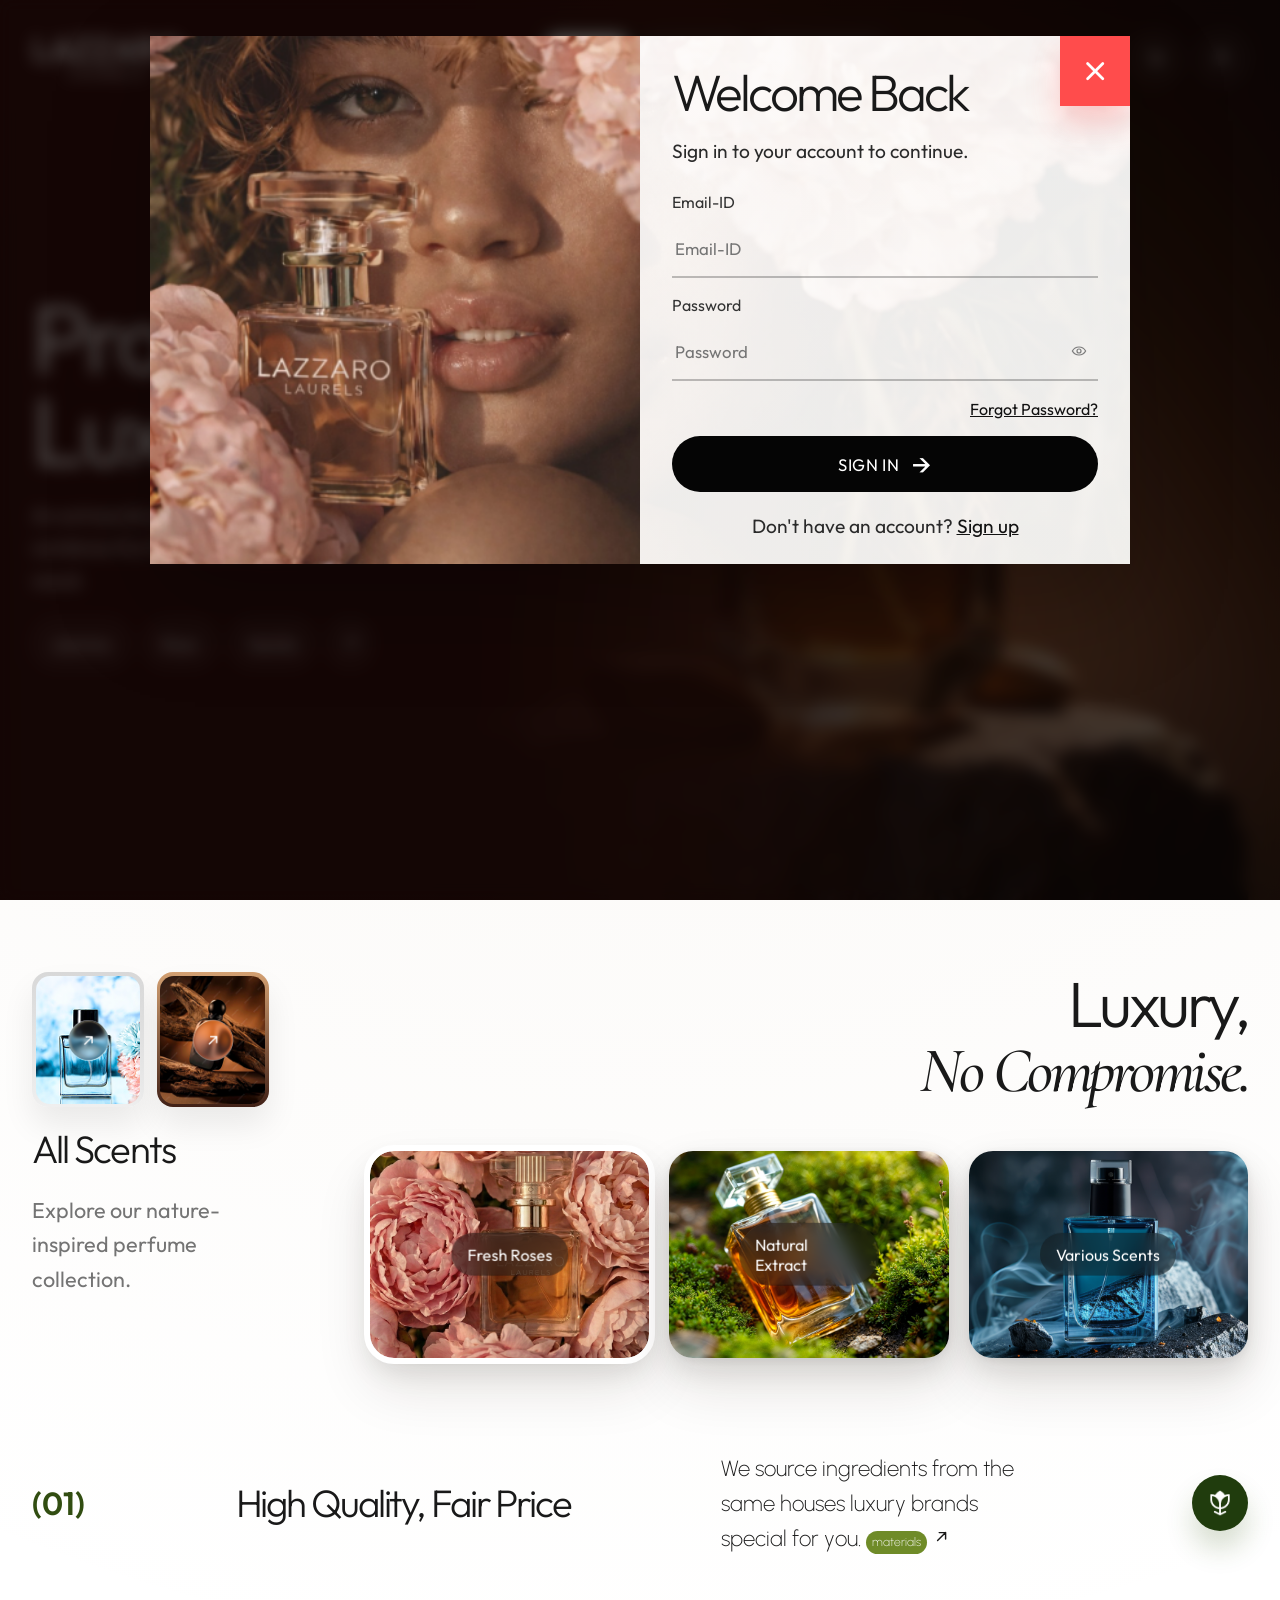
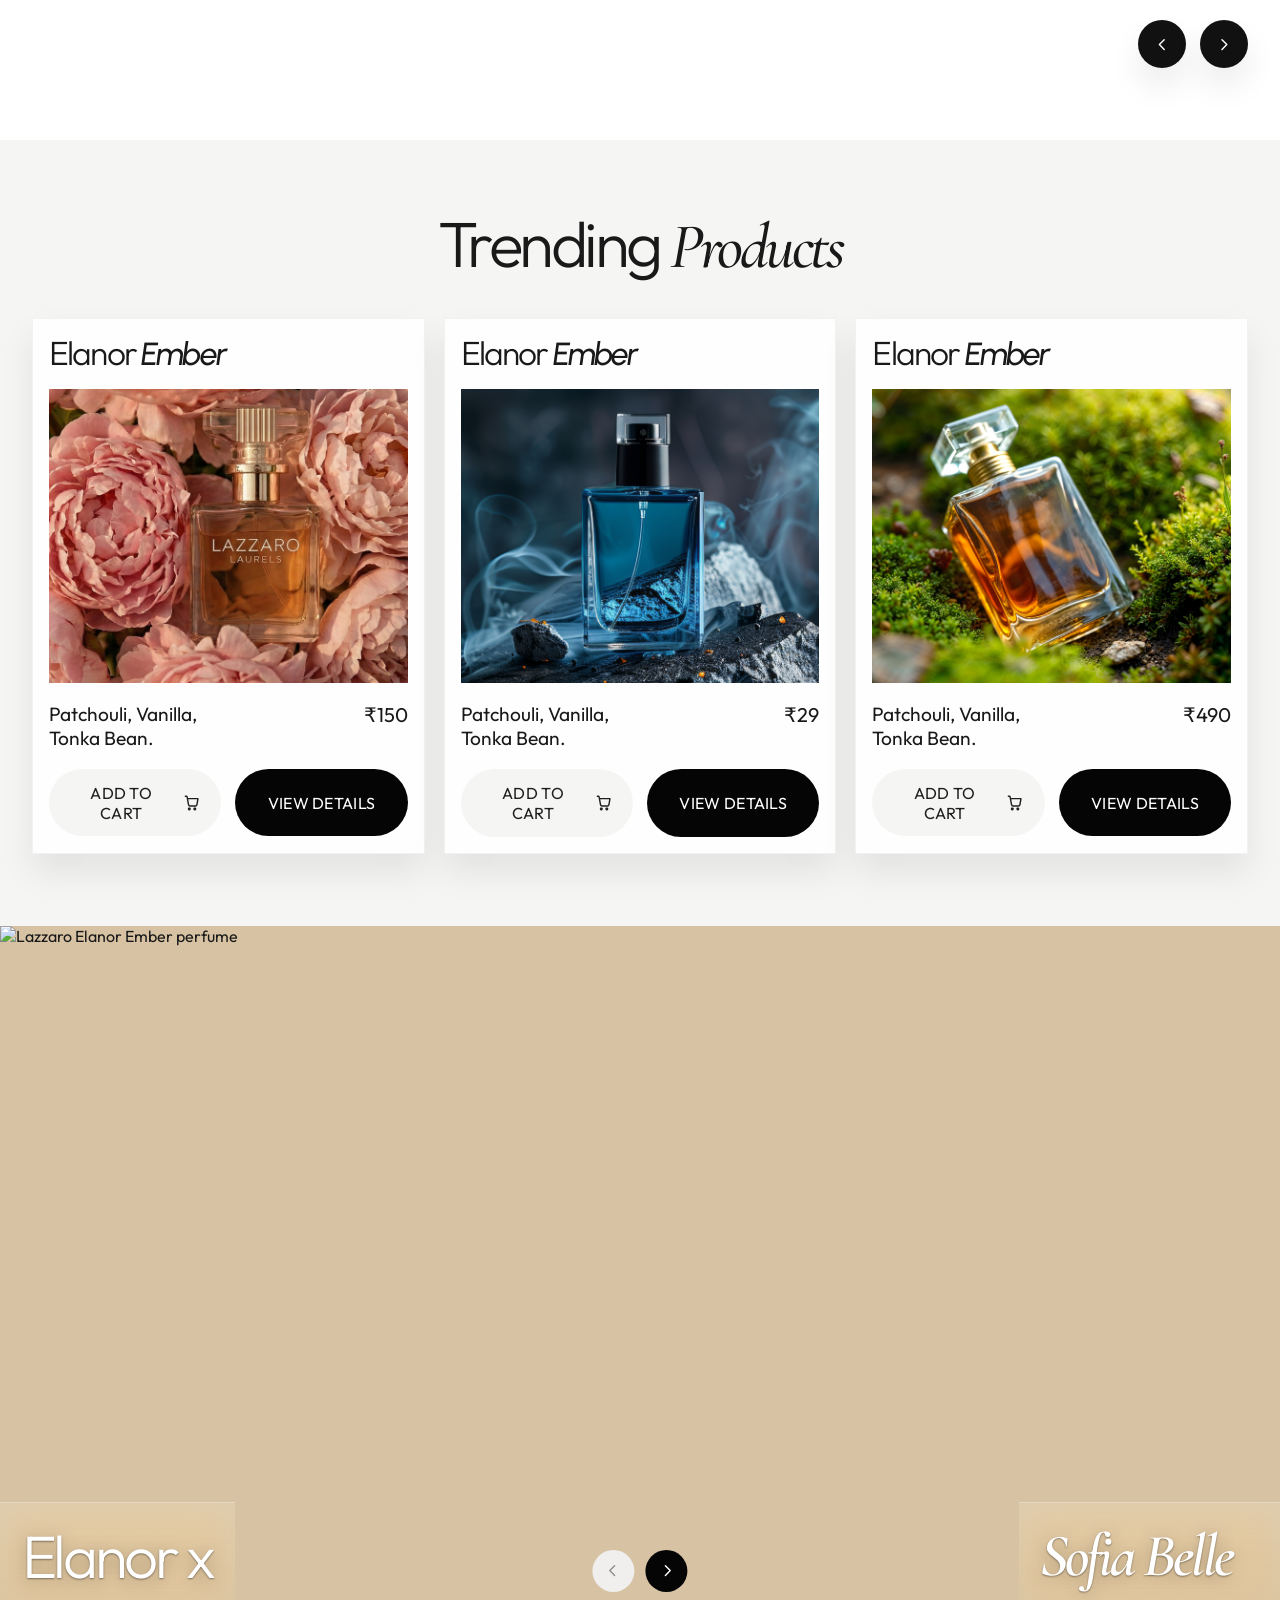
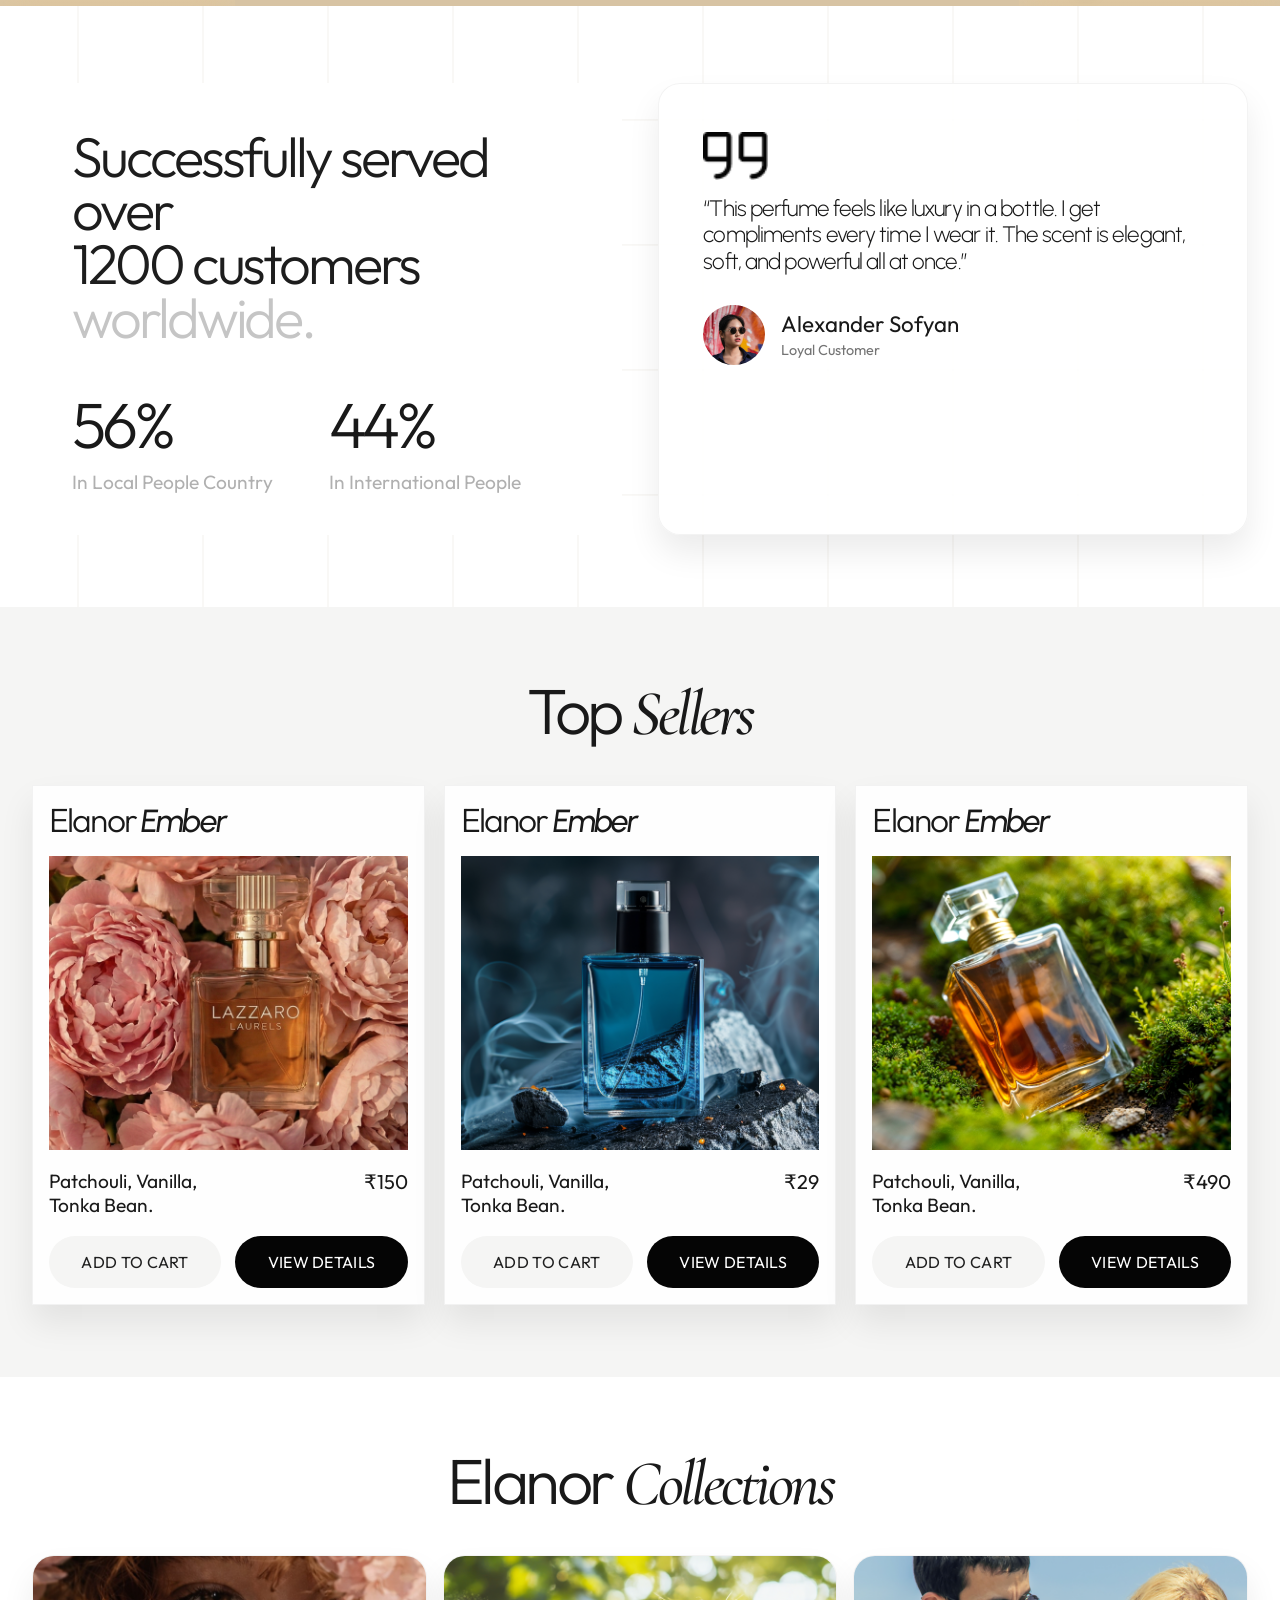
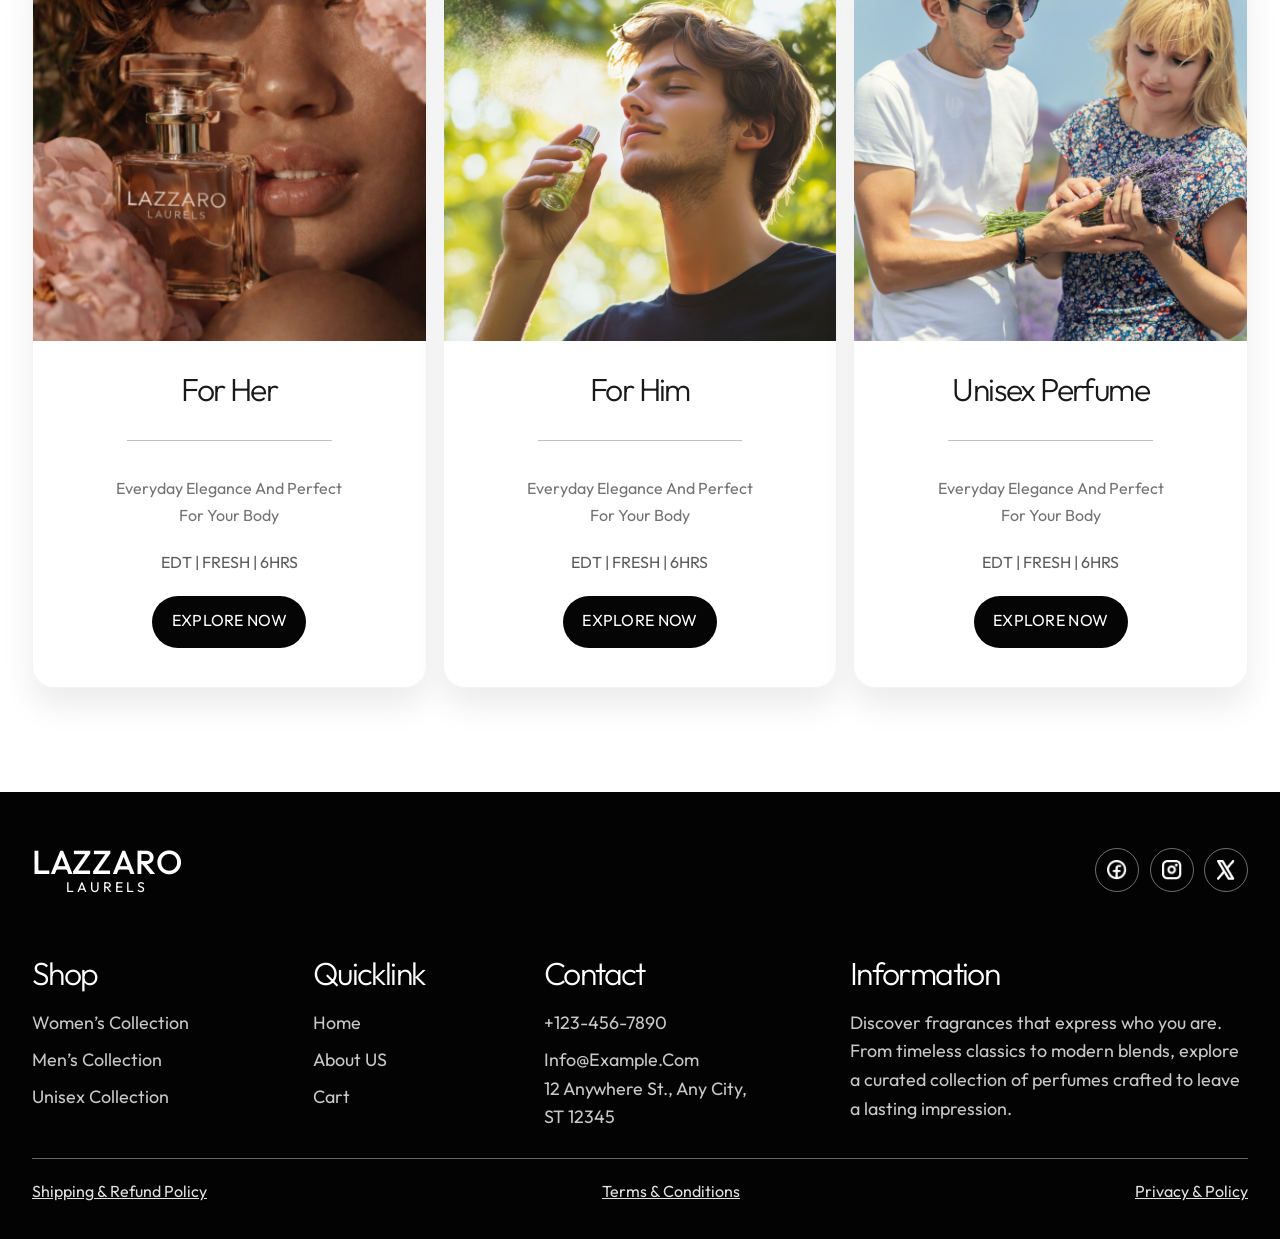
==== commit 578691e8: "Update footer social icons, showcase labels, leaf button, and styles Made-with: Cursor" ====
--- a/index.html
+++ b/index.html
@@ -172,11 +172,7 @@
           </p>
         </div>
         <button class="leaf-button" type="button" aria-label="Nature inspired">
-          <svg viewBox="0 0 24 24" aria-hidden="true">
-            <path d="M12 20V10" />
-            <path d="M12 14c-5 0-8-2.5-8-7 5 0 8 2.5 8 7Z" />
-            <path d="M12 14c5 0 8-2.5 8-7-5 0-8 2.5-8 7Z" />
-          </svg>
+          <img src="./assets/leaf.png" alt="" width="28" height="28" decoding="async" />
         </button>
       </div>
       <div class="feature-nav" aria-label="Feature navigation">
@@ -435,23 +431,9 @@
       </a>
 
       <div class="social-links" aria-label="Social links">
-        <a href="#" aria-label="Facebook">
-          <svg viewBox="0 0 24 24" aria-hidden="true">
-            <path d="M14 8h2V5h-2c-2.2 0-4 1.8-4 4v2H8v3h2v5h3v-5h2.2l.8-3H13V9c0-.6.4-1 1-1Z" />
-          </svg>
-        </a>
-        <a href="#" aria-label="Instagram">
-          <svg viewBox="0 0 24 24" aria-hidden="true">
-            <rect x="4" y="4" width="16" height="16" rx="4" />
-            <circle cx="12" cy="12" r="3.5" />
-            <circle cx="17.5" cy="6.5" r="1" />
-          </svg>
-        </a>
-        <a href="#" aria-label="X">
-          <svg viewBox="0 0 24 24" aria-hidden="true">
-            <path d="M5 5 19 19M19 5 5 19" />
-          </svg>
-        </a>
+        <a href="#" aria-label="Facebook"><img src="./assets/fb.png" alt="" width="24" height="24" decoding="async" /></a>
+        <a href="#" aria-label="Instagram"><img src="./assets/insta.png" alt="" width="24" height="24" decoding="async" /></a>
+        <a href="#" aria-label="Twitter"><img src="./assets/twitter.png" alt="" width="24" height="24" decoding="async" /></a>
       </div>
     </div>
 
--- a/styles.css
+++ b/styles.css
@@ -735,6 +735,13 @@
   box-shadow: 0 18px 28px rgba(54, 91, 20, 0.2);
 }
 
+.leaf-button img {
+  width: 28px;
+  height: 28px;
+  object-fit: contain;
+  display: block;
+}
+
 .section-heading {
   margin-bottom: 2.4rem;
   text-align: center;
@@ -867,10 +874,11 @@
   bottom: 0;
   left: 0;
   right: 0;
-  display: grid;
-  grid-template-columns: 1fr 1fr;
+  z-index: 2;
+  display: grid;
+  grid-template-columns: minmax(0, 1fr) minmax(0, 1fr);
   align-items: end;
-  min-height: 96px;
+  min-height: 104px;
   padding: 0;
 }
 
@@ -878,10 +886,12 @@
   display: flex;
   flex-direction: column;
   justify-content: flex-end;
-  min-height: 96px;
+  min-height: 104px;
   padding: 0.7rem 1.35rem 1.35rem;
-  width: 24%;
-  min-width: 270px;
+  box-sizing: border-box;
+  width: auto;
+  max-width: min(420px, 100%);
+  min-width: 0;
   color: #fff;
   background: linear-gradient(180deg, rgba(255, 255, 255, 0.16) 0%, rgba(235, 225, 210, 0.08) 100%);
   backdrop-filter: blur(18px) saturate(140%);
@@ -890,32 +900,48 @@
 }
 
 .showcase-side-left {
+  grid-column: 1;
   justify-self: start;
   align-items: flex-start;
 }
 
 .showcase-side-right {
+  grid-column: 2;
   justify-self: end;
   align-items: flex-end;
   text-align: right;
+  /* Room for italic overshoot + safe inset so glyphs stay inside overflow:hidden wrapper */
+  padding-right: clamp(1.5rem, 3.5vw, 2.25rem);
 }
 
 .showcase-side-right h2 {
-  font-size: clamp(3.35rem, 5.9vw, 4.65rem);
+  font-size: clamp(3.65rem, 6.35vw, 5rem);
+  max-width: 100%;
+  box-sizing: border-box;
+  padding-inline-end: 0.2em;
 }
 
 .showcase-side h2 {
   margin: 0;
-  font-size: clamp(2.65rem, 4.75vw, 3.45rem);
+  font-size: clamp(2.9rem, 5.15vw, 3.75rem);
   line-height: 0.94;
   font-weight: 300;
   letter-spacing: -0.055em;
+  text-shadow:
+    0 1px 2px rgba(0, 0, 0, 0.42),
+    0 2px 18px rgba(0, 0, 0, 0.28);
+}
+
+.showcase-side-left h2 {
+  max-width: 100%;
+  box-sizing: border-box;
 }
 
 .showcase-side h2 span {
   font-family: "Cormorant Garamond", serif;
   font-style: italic;
   font-weight: 600;
+  color: inherit;
 }
 
 .showcase-center-controls {
@@ -1118,16 +1144,23 @@
 
 .social-links {
   display: flex;
-  gap: 0.8rem;
+  gap: 0.65rem;
 }
 
 .social-links a {
   display: grid;
   place-items: center;
-  width: 52px;
-  height: 52px;
+  width: 44px;
+  height: 44px;
   border: 1px solid rgba(255, 255, 255, 0.42);
   border-radius: 50%;
+}
+
+.social-links img {
+  width: 20px;
+  height: 20px;
+  object-fit: contain;
+  display: block;
 }
 
 .footer-grid {
@@ -1201,7 +1234,11 @@
   }
 
   .showcase-side h2 {
-    font-size: clamp(1.75rem, 4vw, 2.2rem);
+    font-size: clamp(1.95rem, 4.2vw, 2.45rem);
+  }
+
+  .showcase-side-right h2 {
+    font-size: clamp(2.35rem, 4.8vw, 3.05rem);
   }
 
 }
@@ -1321,22 +1358,22 @@
   }
 
   .showcase-bottom-band {
-    min-height: 78px;
+    min-height: 88px;
   }
 
   .showcase-side {
-    min-height: 78px;
+    min-height: 88px;
     padding: 0.6rem 0.95rem 1rem;
     width: 26%;
     min-width: 0;
   }
 
   .showcase-side h2 {
-    font-size: 2.05rem;
+    font-size: 2.2rem;
   }
 
   .showcase-side-right h2 {
-    font-size: 2.5rem;
+    font-size: 2.75rem;
   }
 
   .showcase-center-controls {
@@ -2713,9 +2750,12 @@
   font-weight: 300;
 }
 
-.account-page,
 .policy-page {
   padding-block: 2rem 5rem;
+}
+
+.account-page {
+  padding-block: 2rem 0;
 }
 
 .account-layout {
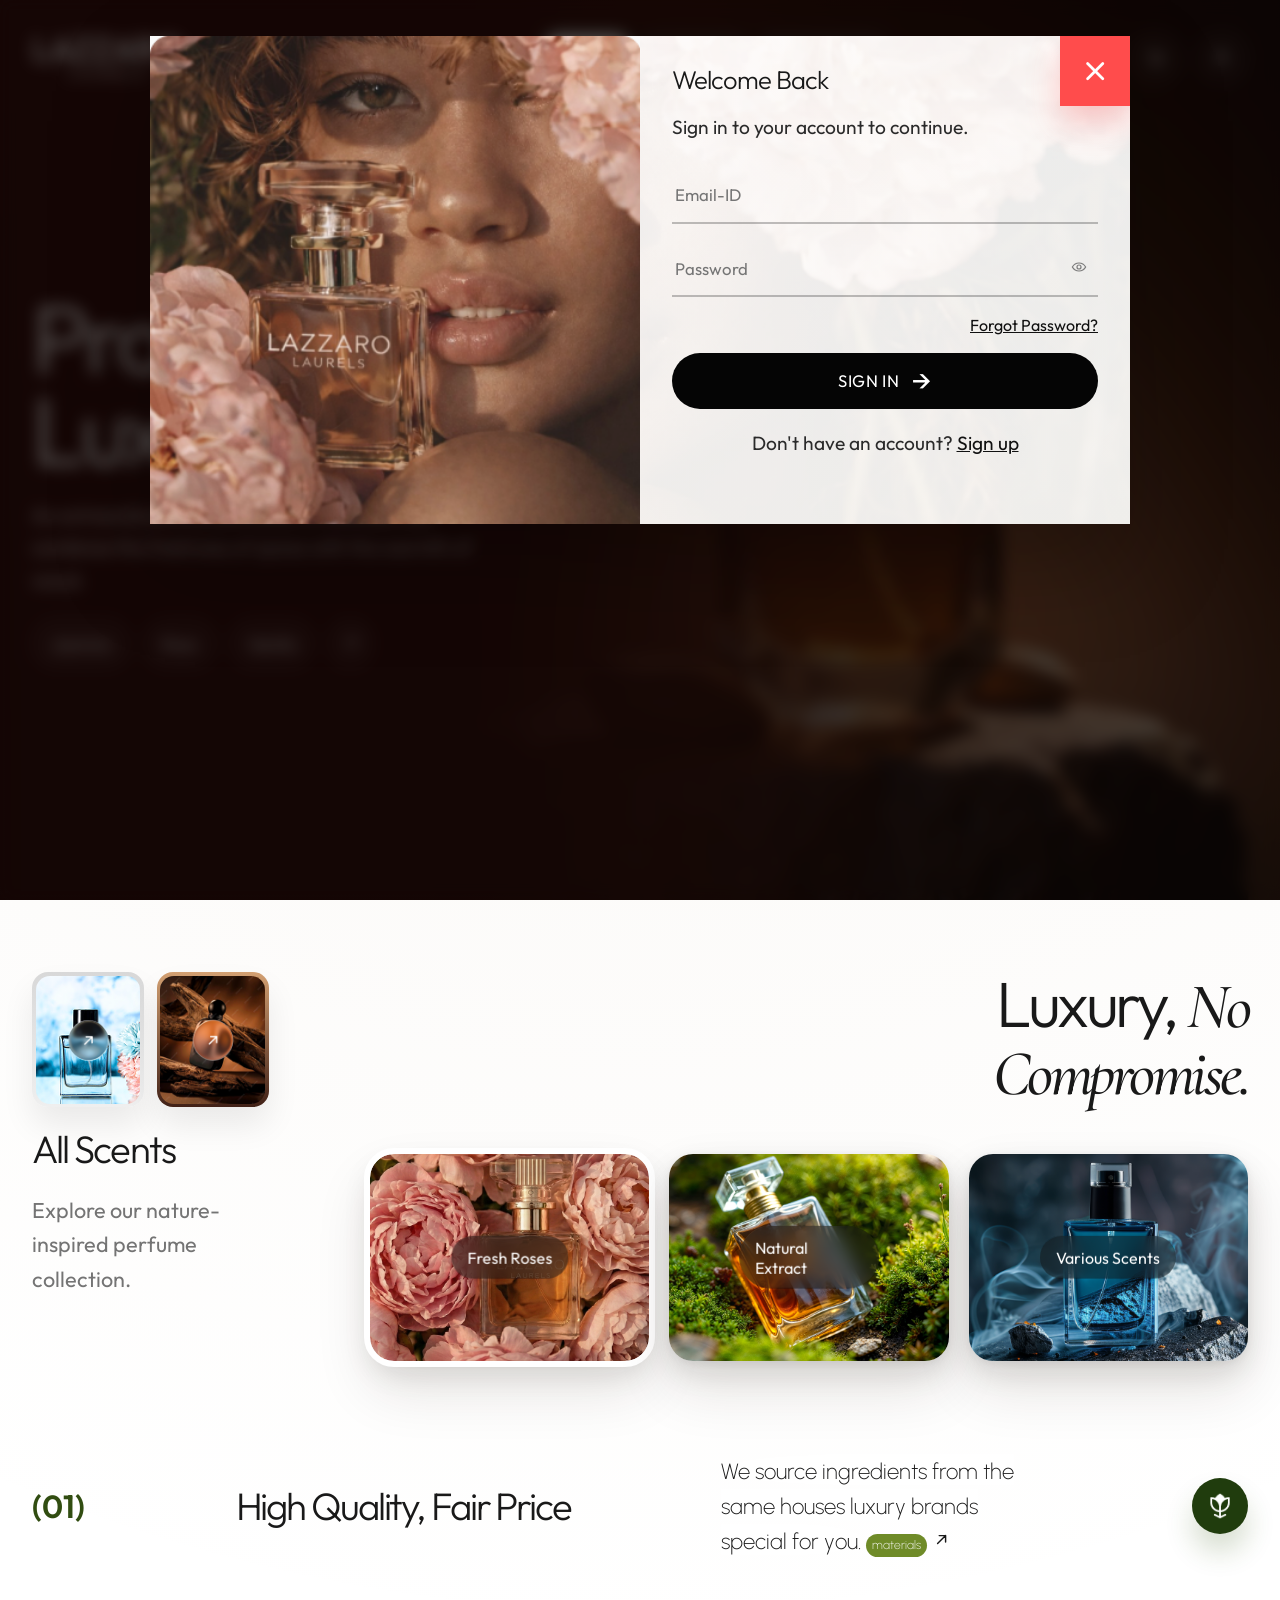
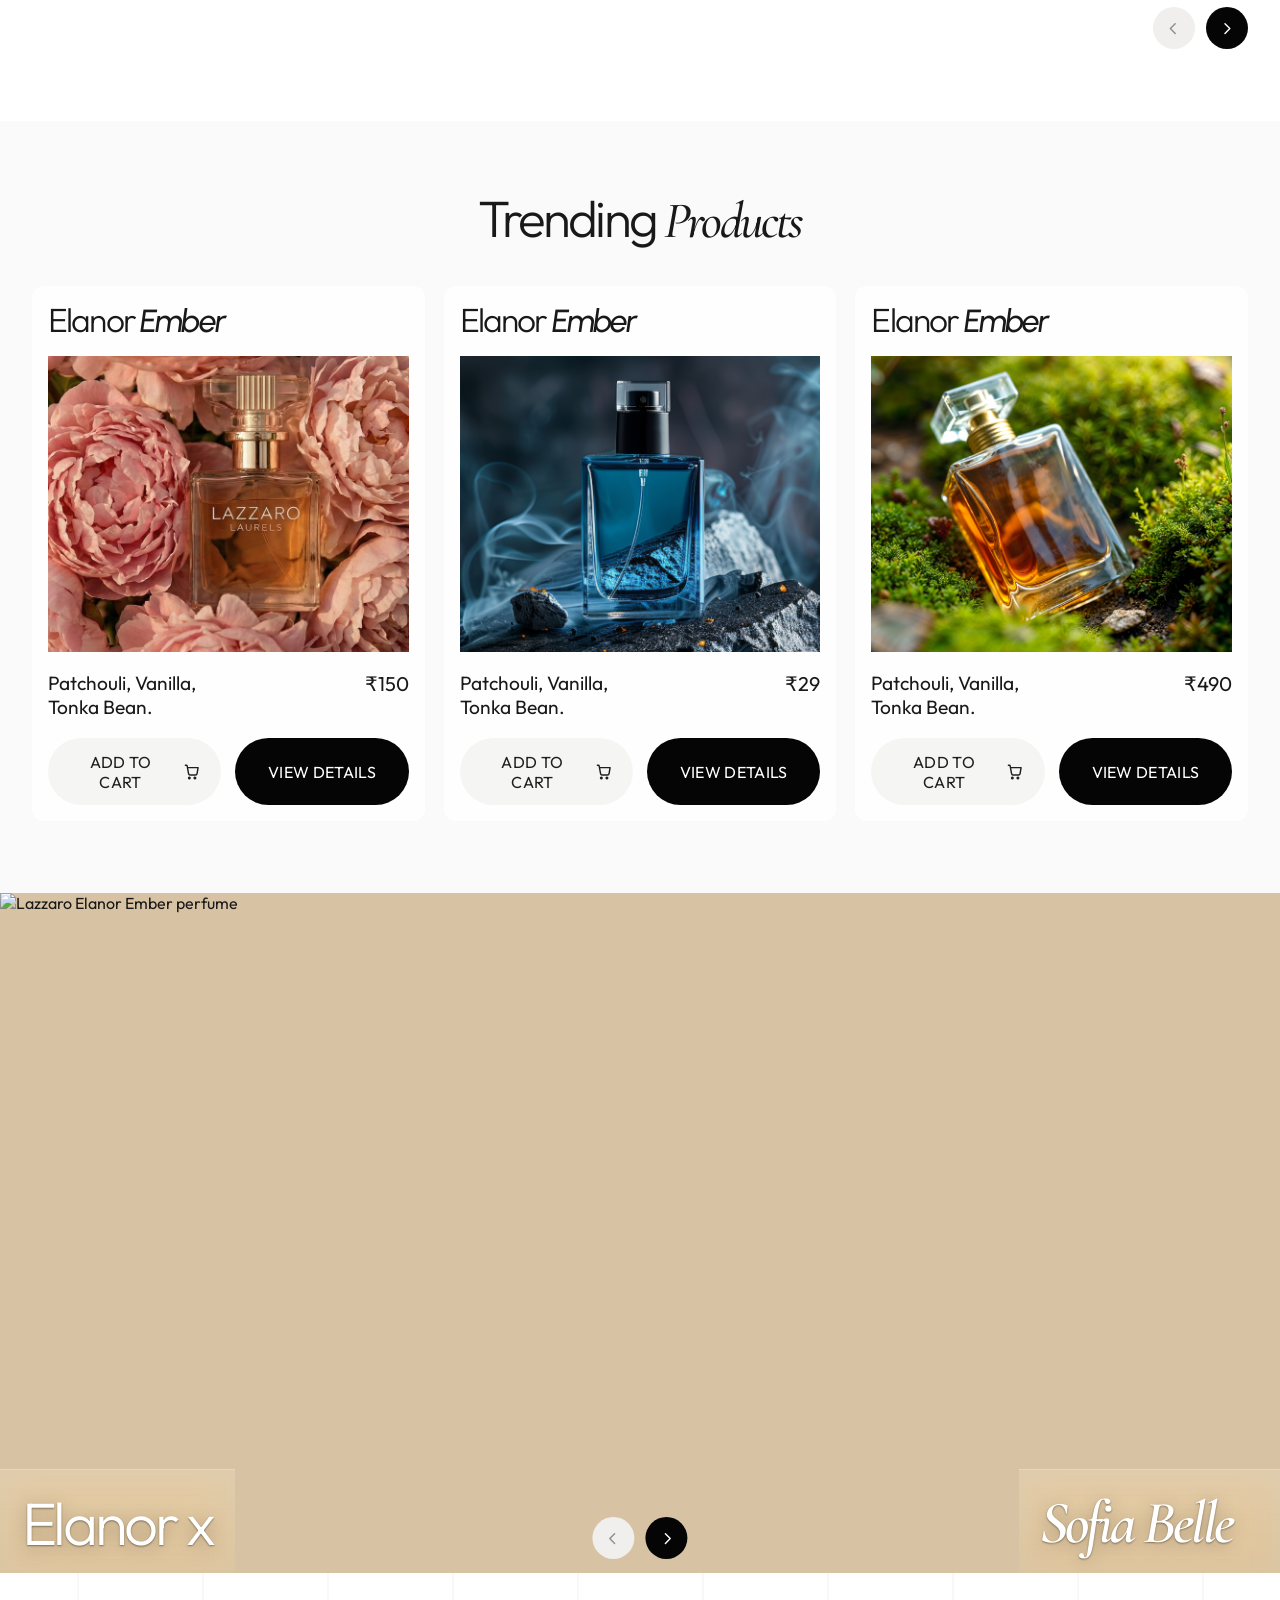
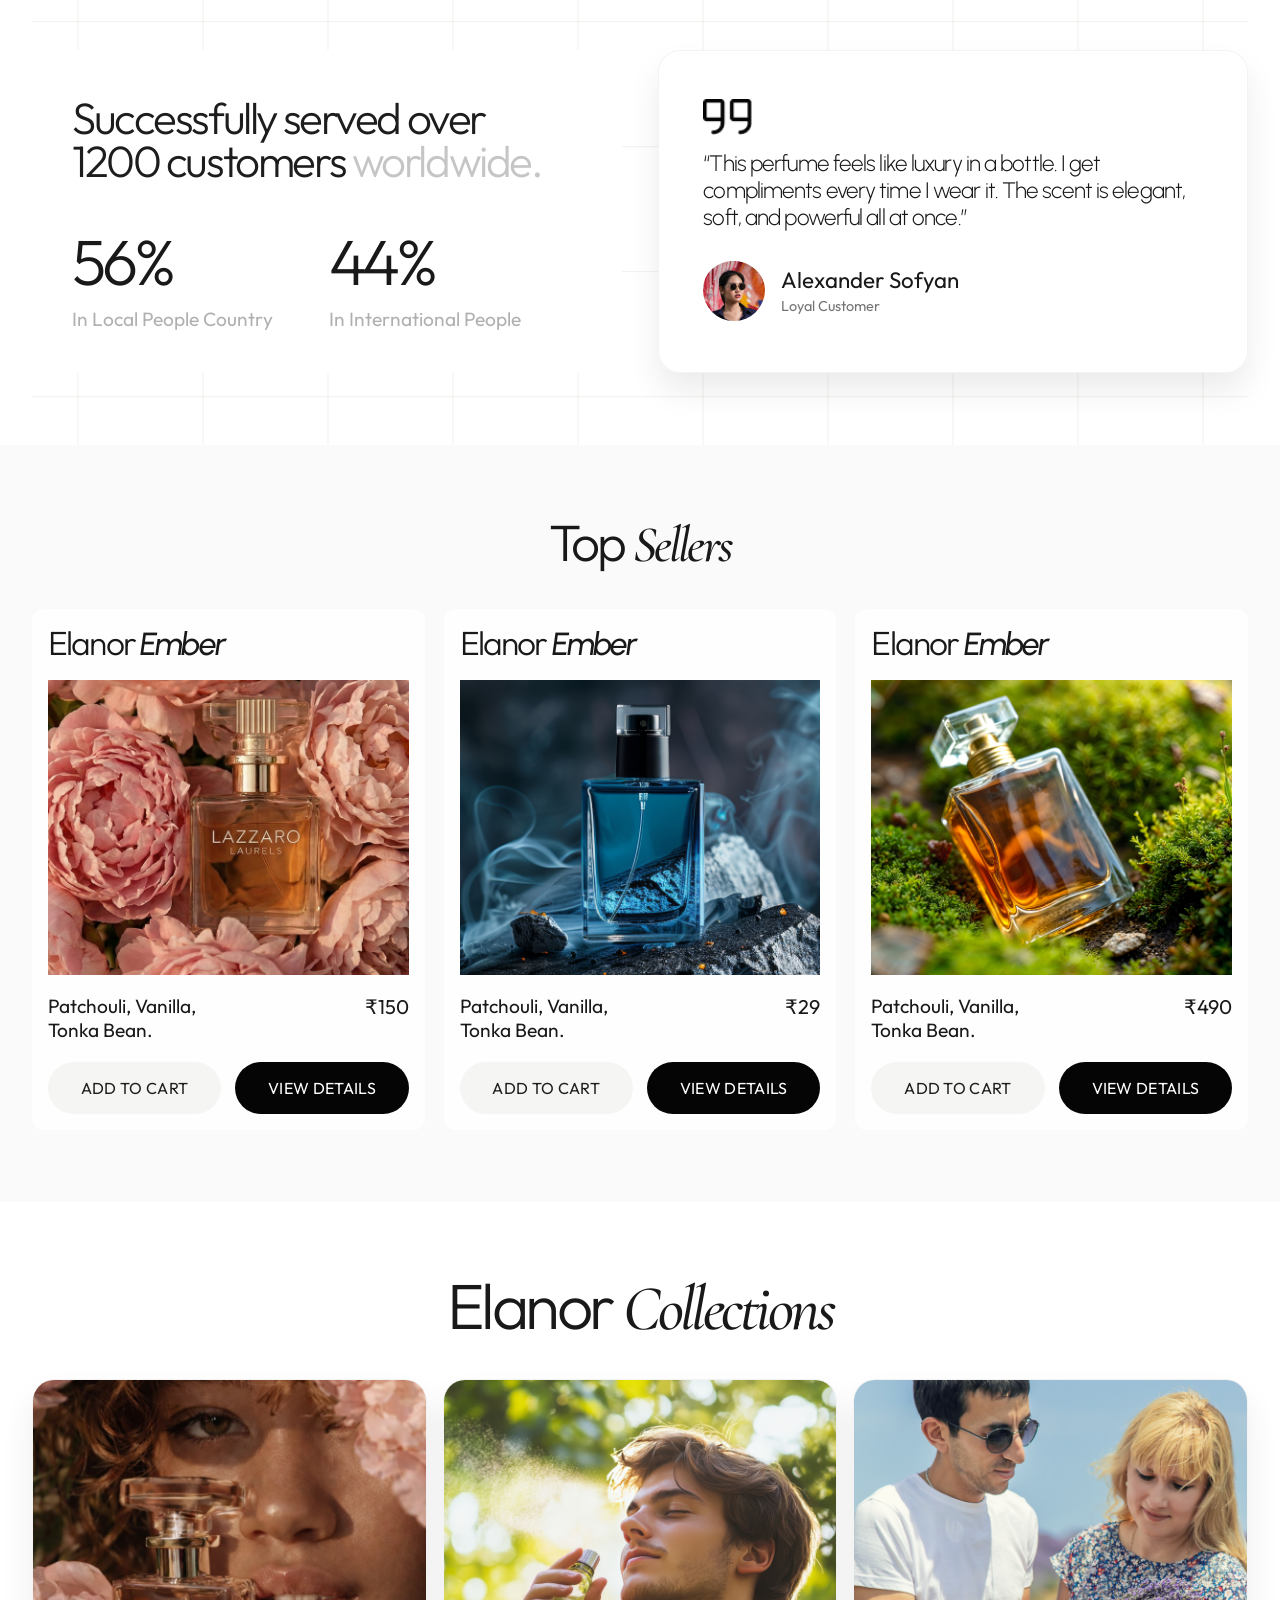
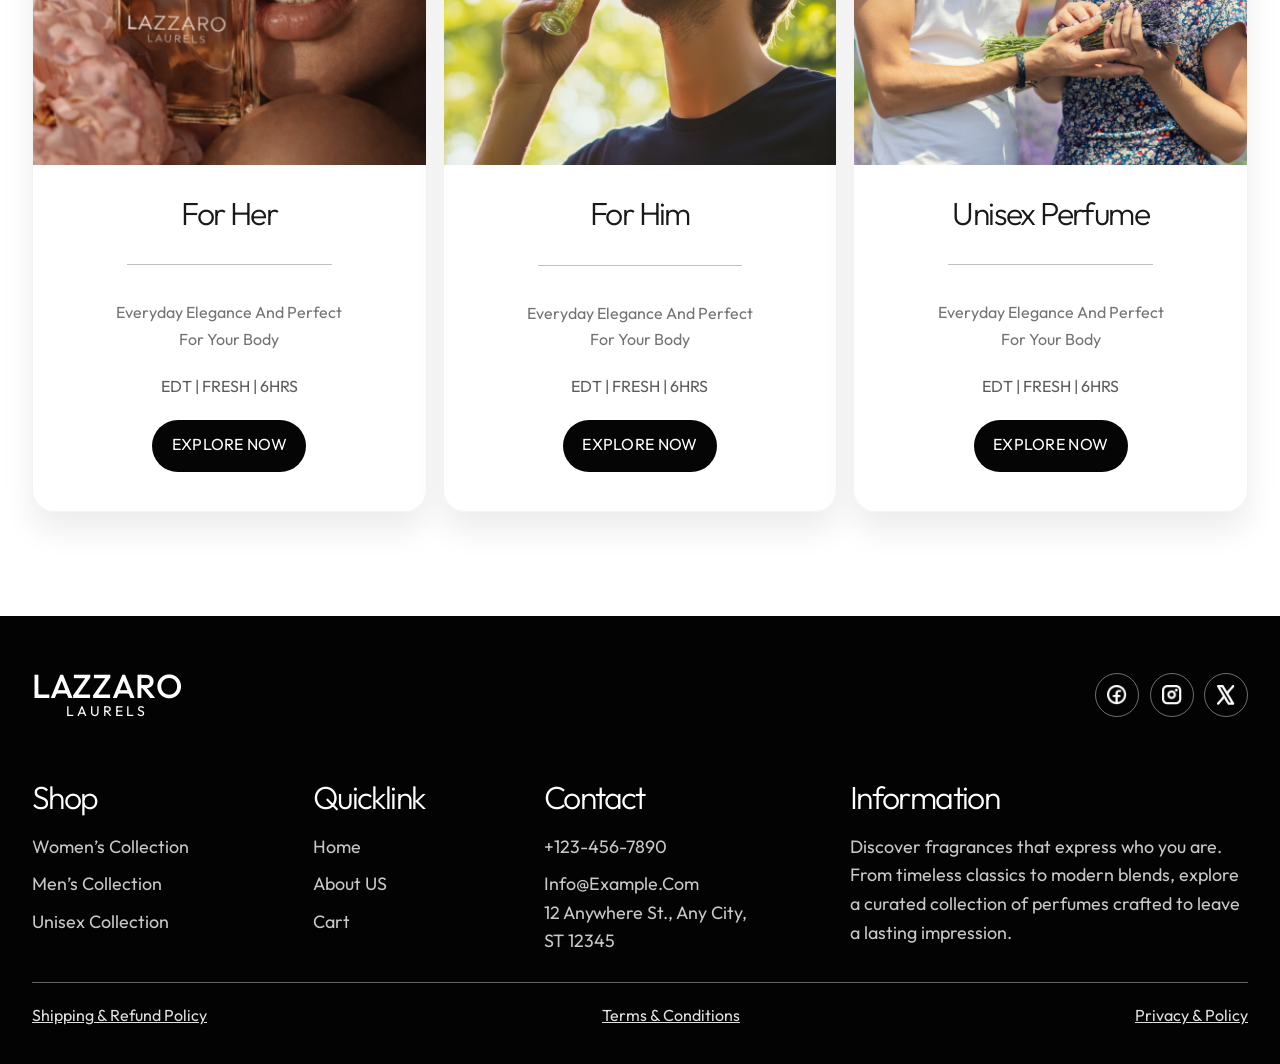
==== commit 44637c90: "UI updates: auth, account, cart, checkout, catalog, feature nav, about accordion - Auth modal: foote" ====
--- a/index.html
+++ b/index.html
@@ -135,20 +135,32 @@
 
       <div class="feature-main">
         <h2 class="display-title">
-          Luxury,<br />
-          <span>No Compromise.</span>
+          Luxury, <span>No</span><br />
+          <span>Compromise.</span>
         </h2>
 
         <div class="feature-cards">
-          <article class="feature-card active">
+          <article
+            class="feature-card active"
+            data-feature-heading="High Quality, Fair Price"
+            data-feature-summary="We source ingredients from the same houses luxury brands special for you."
+          >
             <img src="./assets/product-rose.png" alt="Fresh Roses perfume arrangement" />
             <span>Fresh Roses</span>
           </article>
-          <article class="feature-card">
+          <article
+            class="feature-card"
+            data-feature-heading="Pure Botanical Craft"
+            data-feature-summary="Layered botanical extracts are distilled with care so each note opens cleanly on the skin."
+          >
             <img src="./assets/product-amber.png" alt="Natural extract perfume bottle" />
             <span>Natural Extract</span>
           </article>
-          <article class="feature-card">
+          <article
+            class="feature-card"
+            data-feature-heading="Build Your Lineup"
+            data-feature-summary="Mix airy florals, warm ambers, and crisp citruses—a wardrobe of moods for every season."
+          >
             <img src="./assets/product-ocean.png" alt="Various scents perfume bottle" />
             <span>Various Scents</span>
           </article>
@@ -159,8 +171,9 @@
         <h3>High Quality, Fair Price</h3>
         <div class="summary-copy">
           <p class="summary-text">
-            We source ingredients from the same houses luxury brands special for
-            you.
+            <span class="summary-text-body"
+              >We source ingredients from the same houses luxury brands special for you.</span
+            >
             <a href="#products" class="inline-action">
               materials
             </a>
@@ -491,8 +504,8 @@
           <h2 id="auth-title">Welcome Back</h2>
           <p>Sign in to your account to continue.</p>
           <form class="auth-form">
-            <label><span>Email-ID</span><input type="email" placeholder="Email-ID" /></label>
-            <label><span>Password</span><span class="auth-input-wrap"><input type="password" placeholder="Password" /><button class="password-toggle" type="button" aria-label="Show password"><svg class="icon-eye" viewBox="0 0 24 24" aria-hidden="true"><path d="M2 12s3.5-6 10-6 10 6 10 6-3.5 6-10 6-10-6-10-6Z" /><circle cx="12" cy="12" r="3" /></svg><svg class="icon-eye-off" viewBox="0 0 24 24" aria-hidden="true"><path d="M3 3 21 21" /><path d="M10.6 10.7A3 3 0 0 0 13.3 13.4" /><path d="M9.9 5.1A12.5 12.5 0 0 1 12 5c6.5 0 10 7 10 7a17.6 17.6 0 0 1-4.2 4.8" /><path d="M6.7 6.7A17.1 17.1 0 0 0 2 12s3.5 7 10 7a11.9 11.9 0 0 0 4-.7" /></svg></button></span></label>
+            <label><input type="email" placeholder="Email-ID" aria-label="Email-ID" autocomplete="email" /></label>
+            <label><span class="auth-input-wrap"><input type="password" placeholder="Password" aria-label="Password" autocomplete="current-password" /><button class="password-toggle" type="button" aria-label="Show password"><svg class="icon-eye" viewBox="0 0 24 24" aria-hidden="true"><path d="M2 12s3.5-6 10-6 10 6 10 6-3.5 6-10 6-10-6-10-6Z" /><circle cx="12" cy="12" r="3" /></svg><svg class="icon-eye-off" viewBox="0 0 24 24" aria-hidden="true"><path d="M3 3 21 21" /><path d="M10.6 10.7A3 3 0 0 0 13.3 13.4" /><path d="M9.9 5.1A12.5 12.5 0 0 1 12 5c6.5 0 10 7 10 7a17.6 17.6 0 0 1-4.2 4.8" /><path d="M6.7 6.7A17.1 17.1 0 0 0 2 12s3.5 7 10 7a11.9 11.9 0 0 0 4-.7" /></svg></button></span></label>
             <a href="#" class="auth-inline-link auth-align-right" data-auth-switch="forgot">Forgot Password?</a>
             <button class="auth-submit" type="button">Sign In <span>&rarr;</span></button>
           </form>
@@ -503,13 +516,13 @@
           <h2>Create Your Account</h2>
           <form class="auth-form auth-form-signup">
             <div class="auth-grid-two">
-              <label><span>First Name*</span><input type="text" placeholder="First Name" /></label>
-              <label><span>Last Name</span><input type="text" placeholder="Last Name" /></label>
+              <label><input type="text" placeholder="First Name" aria-label="First Name (required)" autocomplete="given-name" /></label>
+              <label><input type="text" placeholder="Last Name" aria-label="Last Name" autocomplete="family-name" /></label>
             </div>
-            <label><span>Email-ID*</span><input type="email" placeholder="Email-ID" /></label>
-            <label><span>Mobile Number*</span><input type="text" placeholder="Mobile Number" /></label>
-            <label><span>Password*</span><span class="auth-input-wrap"><input type="password" placeholder="Password" /><button class="password-toggle" type="button" aria-label="Show password"><svg class="icon-eye" viewBox="0 0 24 24" aria-hidden="true"><path d="M2 12s3.5-6 10-6 10 6 10 6-3.5 6-10 6-10-6-10-6Z" /><circle cx="12" cy="12" r="3" /></svg><svg class="icon-eye-off" viewBox="0 0 24 24" aria-hidden="true"><path d="M3 3 21 21" /><path d="M10.6 10.7A3 3 0 0 0 13.3 13.4" /><path d="M9.9 5.1A12.5 12.5 0 0 1 12 5c6.5 0 10 7 10 7a17.6 17.6 0 0 1-4.2 4.8" /><path d="M6.7 6.7A17.1 17.1 0 0 0 2 12s3.5 7 10 7a11.9 11.9 0 0 0 4-.7" /></svg></button></span></label>
-            <label><span>Confirm Password*</span><span class="auth-input-wrap"><input type="password" placeholder="Confirm Password" /><button class="password-toggle" type="button" aria-label="Show password"><svg class="icon-eye" viewBox="0 0 24 24" aria-hidden="true"><path d="M2 12s3.5-6 10-6 10 6 10 6-3.5 6-10 6-10-6-10-6Z" /><circle cx="12" cy="12" r="3" /></svg><svg class="icon-eye-off" viewBox="0 0 24 24" aria-hidden="true"><path d="M3 3 21 21" /><path d="M10.6 10.7A3 3 0 0 0 13.3 13.4" /><path d="M9.9 5.1A12.5 12.5 0 0 1 12 5c6.5 0 10 7 10 7a17.6 17.6 0 0 1-4.2 4.8" /><path d="M6.7 6.7A17.1 17.1 0 0 0 2 12s3.5 7 10 7a11.9 11.9 0 0 0 4-.7" /></svg></button></span></label>
+            <label><input type="email" placeholder="Email-ID" aria-label="Email-ID (required)" autocomplete="email" /></label>
+            <label><input type="text" placeholder="Mobile Number" aria-label="Mobile Number (required)" autocomplete="tel" /></label>
+            <label><span class="auth-input-wrap"><input type="password" placeholder="Password" aria-label="Password (required)" autocomplete="new-password" /><button class="password-toggle" type="button" aria-label="Show password"><svg class="icon-eye" viewBox="0 0 24 24" aria-hidden="true"><path d="M2 12s3.5-6 10-6 10 6 10 6-3.5 6-10 6-10-6-10-6Z" /><circle cx="12" cy="12" r="3" /></svg><svg class="icon-eye-off" viewBox="0 0 24 24" aria-hidden="true"><path d="M3 3 21 21" /><path d="M10.6 10.7A3 3 0 0 0 13.3 13.4" /><path d="M9.9 5.1A12.5 12.5 0 0 1 12 5c6.5 0 10 7 10 7a17.6 17.6 0 0 1-4.2 4.8" /><path d="M6.7 6.7A17.1 17.1 0 0 0 2 12s3.5 7 10 7a11.9 11.9 0 0 0 4-.7" /></svg></button></span></label>
+            <label><span class="auth-input-wrap"><input type="password" placeholder="Confirm Password" aria-label="Confirm Password (required)" autocomplete="new-password" /><button class="password-toggle" type="button" aria-label="Show password"><svg class="icon-eye" viewBox="0 0 24 24" aria-hidden="true"><path d="M2 12s3.5-6 10-6 10 6 10 6-3.5 6-10 6-10-6-10-6Z" /><circle cx="12" cy="12" r="3" /></svg><svg class="icon-eye-off" viewBox="0 0 24 24" aria-hidden="true"><path d="M3 3 21 21" /><path d="M10.6 10.7A3 3 0 0 0 13.3 13.4" /><path d="M9.9 5.1A12.5 12.5 0 0 1 12 5c6.5 0 10 7 10 7a17.6 17.6 0 0 1-4.2 4.8" /><path d="M6.7 6.7A17.1 17.1 0 0 0 2 12s3.5 7 10 7a11.9 11.9 0 0 0 4-.7" /></svg></button></span></label>
             <button class="auth-submit" type="button">Sign Up <span>&rarr;</span></button>
           </form>
           <p class="auth-footer-copy">Already have an account? <a href="#" data-auth-switch="signin">Sign IN</a></p>
@@ -519,7 +532,7 @@
           <h2>Forgot Your Password?</h2>
           <p>No worries! Enter your email address and we'll send you a link to reset your password.</p>
           <form class="auth-form">
-            <label><span>Email-ID</span><input type="email" placeholder="Email-ID" /></label>
+            <label><input type="email" placeholder="Email-ID" aria-label="Email-ID" autocomplete="email" /></label>
             <button class="auth-submit" type="button">Send Reset Link <span>&rarr;</span></button>
           </form>
           <p class="auth-footer-copy"><a href="#" data-auth-switch="signin">Back to Sign IN</a></p>
--- a/styles.css
+++ b/styles.css
@@ -40,7 +40,7 @@
 }
 
 body.account-page-body {
-  background: #fff;
+  background: #fafafa;
 }
 
 img {
@@ -524,12 +524,18 @@
 
 #products,
 #top-sellers {
-  background-color: #f5f5f4;
+  background-color: #fafafa;
 }
 
 #products .product-card,
 #top-sellers .product-card {
-  border-radius: 0;
+  box-shadow: none;
+  border-radius: 12px;
+}
+
+#products .section-heading h2,
+#top-sellers .section-heading h2 {
+  font-size: clamp(2.25rem, 4vw, 3.5rem);
 }
 
 .feature-section {
@@ -628,20 +634,30 @@
 .feature-nav {
   display: flex;
   justify-content: flex-end;
-  gap: 0.85rem;
-  margin-top: 1rem;
+  gap: 0.7rem;
+  margin-top: 0;
   width: 100%;
   grid-column: 2;
 }
 
 .feature-nav .slider-control {
-  width: 48px;
-  height: 48px;
+  width: 42px;
+  height: 42px;
+  box-shadow: none;
+  background: #050505;
+  color: #fff;
+}
+
+.feature-nav .slider-control:disabled {
+  background: #f0efed;
+  color: #8d8d8d;
+  cursor: not-allowed;
 }
 
 .feature-card {
   position: relative;
   overflow: hidden;
+  cursor: pointer;
   border-radius: 24px;
   box-shadow:
     0 2px 8px rgba(18, 18, 18, 0.06),
@@ -753,7 +769,6 @@
   gap: 1.2rem;
 }
 
-.product-card,
 .collection-card,
 .testimonial {
   background: rgba(255, 255, 255, 0.9);
@@ -763,6 +778,10 @@
 }
 
 .product-card {
+  background: rgba(255, 255, 255, 0.9);
+  border: none;
+  border-radius: var(--radius-md);
+  box-shadow: var(--shadow-card);
   padding: 1rem;
 }
 
@@ -999,7 +1018,7 @@
 
 .stats-copy h2 {
   color: #1d1d1d;
-  font-size: 3.5rem !important;
+  font-size: calc(3.5rem - 12px) !important;
   margin-top: 15px;
 }
 
@@ -1039,7 +1058,7 @@
 
 .quote-mark img {
   display: block;
-  height: 3rem;
+  height: calc(3rem - 12px);
   width: auto;
 }
 
@@ -1442,9 +1461,9 @@
 
 .about-hero-copy h1 {
   margin: 0;
-  font-size: clamp(4rem, 7vw, 6.2rem);
+  font-size: clamp(2.5rem, 5vw, 4rem);
   line-height: 0.95;
-  letter-spacing: -0.06em;
+  letter-spacing: -0.055em;
   font-weight: 300;
 }
 
@@ -1530,9 +1549,9 @@
 }
 
 .about-overview-layout.is-accordion-side-2 > .about-feature-main,
-.about-overview-layout:has(> article:nth-child(2):focus-within) > .about-feature-main,
+.about-overview-layout:has(> .about-feature-main + .about-side-card:focus-within) > .about-feature-main,
 .about-overview-layout.is-accordion-side-3 > .about-feature-main,
-.about-overview-layout:has(> article:nth-child(3):focus-within) > .about-feature-main {
+.about-overview-layout:has(> .about-feature-main + .about-side-card + .about-side-card:focus-within) > .about-feature-main {
   flex-grow: 0;
   flex-shrink: 0;
   flex-basis: var(--about-accordion-narrow);
@@ -1540,8 +1559,8 @@
   max-width: var(--about-accordion-narrow);
 }
 
-.about-overview-layout.is-accordion-side-2 > article:nth-child(2),
-.about-overview-layout:has(> article:nth-child(2):focus-within) > article:nth-child(2) {
+.about-overview-layout.is-accordion-side-2 > .about-feature-main + .about-side-card,
+.about-overview-layout:has(> .about-feature-main + .about-side-card:focus-within) > .about-feature-main + .about-side-card {
   flex-grow: 1;
   flex-shrink: 1;
   flex-basis: 0%;
@@ -1549,8 +1568,8 @@
   max-width: none;
 }
 
-.about-overview-layout.is-accordion-side-3 > article:nth-child(2),
-.about-overview-layout:has(> article:nth-child(3):focus-within) > article:nth-child(2) {
+.about-overview-layout.is-accordion-side-3 > .about-feature-main + .about-side-card,
+.about-overview-layout:has(> .about-feature-main + .about-side-card + .about-side-card:focus-within) > .about-feature-main + .about-side-card {
   flex-grow: 0;
   flex-shrink: 0;
   flex-basis: var(--about-accordion-narrow);
@@ -1558,8 +1577,8 @@
   max-width: var(--about-accordion-narrow);
 }
 
-.about-overview-layout.is-accordion-side-3 > article:nth-child(3),
-.about-overview-layout:has(> article:nth-child(3):focus-within) > article:nth-child(3) {
+.about-overview-layout.is-accordion-side-3 > .about-feature-main + .about-side-card + .about-side-card,
+.about-overview-layout:has(> .about-feature-main + .about-side-card + .about-side-card:focus-within) > .about-feature-main + .about-side-card + .about-side-card {
   flex-grow: 1;
   flex-shrink: 1;
   flex-basis: 0%;
@@ -1620,16 +1639,16 @@
 }
 
 .about-overview-layout.is-accordion-side-2 .about-feature-main-rich,
-.about-overview-layout:has(> article:nth-child(2):focus-within) .about-feature-main-rich,
+.about-overview-layout:has(> .about-feature-main + .about-side-card:focus-within) .about-feature-main-rich,
 .about-overview-layout.is-accordion-side-3 .about-feature-main-rich,
-.about-overview-layout:has(> article:nth-child(3):focus-within) .about-feature-main-rich {
+.about-overview-layout:has(> .about-feature-main + .about-side-card + .about-side-card:focus-within) .about-feature-main-rich {
   display: none;
 }
 
 .about-overview-layout.is-accordion-side-2 .about-feature-main-slim,
-.about-overview-layout:has(> article:nth-child(2):focus-within) .about-feature-main-slim,
+.about-overview-layout:has(> .about-feature-main + .about-side-card:focus-within) .about-feature-main-slim,
 .about-overview-layout.is-accordion-side-3 .about-feature-main-slim,
-.about-overview-layout:has(> article:nth-child(3):focus-within) .about-feature-main-slim {
+.about-overview-layout:has(> .about-feature-main + .about-side-card + .about-side-card:focus-within) .about-feature-main-slim {
   display: flex;
 }
 
@@ -1656,23 +1675,23 @@
   min-height: 0;
 }
 
-.about-overview-layout.is-accordion-side-2 article:nth-child(2) .about-side-card-rich,
-.about-overview-layout:has(> article:nth-child(2):focus-within) article:nth-child(2) .about-side-card-rich {
-  display: flex;
-}
-
-.about-overview-layout.is-accordion-side-2 article:nth-child(2) .about-side-card-slim,
-.about-overview-layout:has(> article:nth-child(2):focus-within) article:nth-child(2) .about-side-card-slim {
+.about-overview-layout.is-accordion-side-2 .about-feature-main + .about-side-card .about-side-card-rich,
+.about-overview-layout:has(> .about-feature-main + .about-side-card:focus-within) .about-feature-main + .about-side-card .about-side-card-rich {
+  display: flex;
+}
+
+.about-overview-layout.is-accordion-side-2 .about-feature-main + .about-side-card .about-side-card-slim,
+.about-overview-layout:has(> .about-feature-main + .about-side-card:focus-within) .about-feature-main + .about-side-card .about-side-card-slim {
   display: none;
 }
 
-.about-overview-layout.is-accordion-side-3 article:nth-child(3) .about-side-card-rich,
-.about-overview-layout:has(> article:nth-child(3):focus-within) article:nth-child(3) .about-side-card-rich {
-  display: flex;
-}
-
-.about-overview-layout.is-accordion-side-3 article:nth-child(3) .about-side-card-slim,
-.about-overview-layout:has(> article:nth-child(3):focus-within) article:nth-child(3) .about-side-card-slim {
+.about-overview-layout.is-accordion-side-3 .about-feature-main + .about-side-card + .about-side-card .about-side-card-rich,
+.about-overview-layout:has(> .about-feature-main + .about-side-card + .about-side-card:focus-within) .about-feature-main + .about-side-card + .about-side-card .about-side-card-rich {
+  display: flex;
+}
+
+.about-overview-layout.is-accordion-side-3 .about-feature-main + .about-side-card + .about-side-card .about-side-card-slim,
+.about-overview-layout:has(> .about-feature-main + .about-side-card + .about-side-card:focus-within) .about-feature-main + .about-side-card + .about-side-card .about-side-card-slim {
   display: none;
 }
 
@@ -1876,6 +1895,10 @@
   padding-block: 2rem 5rem;
 }
 
+.faq-section.shell {
+  background-color: #fff;
+}
+
 .faq-list {
   margin-top: 2rem;
 }
@@ -2028,29 +2051,34 @@
 
 .catalog-hero {
   min-height: 420px;
+  display: flex;
+  flex-direction: column;
   color: #fff;
   background:
     linear-gradient(90deg, rgba(30, 17, 11, 0.72) 0%, rgba(42, 26, 20, 0.58) 38%, rgba(53, 31, 25, 0.16) 100%),
-    url('./design-assets-page3/ABOUT OUR PRODUCT.png') center/cover no-repeat;
+    url('./assets/lazzaro-product-banner.png') center/cover no-repeat;
 }
 
 .catalog-hero-grid {
-  min-height: 320px;
-  display: grid;
-  align-items: end;
-  padding-bottom: 3.5rem;
+  flex: 1;
+  display: flex;
+  align-items: center;
+  justify-content: flex-start;
+  min-height: 0;
+  padding-block: 2rem;
 }
 
 .catalog-hero-copy h1 {
   margin: 0;
-  font-size: clamp(4rem, 8vw, 6.6rem);
+  font-size: clamp(2.5rem, 5vw, 4rem);
   line-height: 0.95;
-  letter-spacing: -0.065em;
+  letter-spacing: -0.055em;
   font-weight: 300;
 }
 
-.catalog-page {
-  padding-block: 3rem 5rem;
+.catalog-page.shell {
+  background-color: #fafafa;
+  padding-block: 4rem 5.75rem;
 }
 
 .catalog-grid {
@@ -2061,7 +2089,7 @@
 
 .catalog-grid .product-card {
   padding: 1rem;
-  border-radius: 0;
+  box-shadow: none;
 }
 
 .product-link {
@@ -2088,7 +2116,7 @@
 .detail-hero {
   background:
     linear-gradient(90deg, rgba(30, 17, 11, 0.72) 0%, rgba(42, 26, 20, 0.58) 38%, rgba(53, 31, 25, 0.16) 100%),
-    url('./design-assets-page3/ABOUT OUR PRODUCT.png') center/cover no-repeat;
+    url('./assets/lazzaro-product-banner.png') center/cover no-repeat;
 }
 
 .detail-page {
@@ -2100,6 +2128,7 @@
   grid-template-columns: minmax(420px, 1fr) minmax(420px, 0.95fr);
   gap: 3rem;
   align-items: start;
+  padding-block: 2rem;
 }
 
 .detail-gallery {
@@ -2268,21 +2297,21 @@
 
 .detail-tab-buttons {
   display: flex;
-  justify-content: center;
+  justify-content: flex-start;
   gap: 1.6rem;
   border-bottom: 1px solid rgba(25, 25, 25, 0.12);
 }
 
 .detail-tab {
   min-width: 0;
-  flex: 1;
+  flex: 0 1 auto;
   max-width: 320px;
   padding: 0 1.8rem 1rem;
   border: none;
   background: transparent;
   color: #717171;
   font-size: 1.08rem;
-  text-align: center;
+  text-align: left;
 }
 
 .detail-tab.is-active {
@@ -2407,13 +2436,47 @@
   padding-block: 3rem 5rem;
 }
 
+.cart-page.shell {
+  --cart-page-bg: #fafaf9;
+  background-color: var(--cart-page-bg);
+}
+
+.cart-page.shell > h2 {
+  font-size: clamp(1.85rem, 3.8vw, 2.5rem);
+  margin-bottom: 1.35rem;
+}
+
 .checkout-page.shell {
+  --checkout-page-bg: #fafaf9;
   width: 100%;
   max-width: none;
   margin-inline: 0;
   padding-inline: max(0px, calc((100% - var(--shell)) / 2));
+  padding-bottom: 0;
   box-sizing: border-box;
-  background-color: #f5f5f4;
+  background-color: var(--checkout-page-bg);
+}
+
+.checkout-hero .commerce-hero-grid h1 {
+  font-size: clamp(2.4rem, 5vw, 3.6rem);
+  letter-spacing: -0.055em;
+}
+
+.checkout-page.shell > h2 {
+  font-size: clamp(1.85rem, 3.8vw, 2.5rem);
+  margin-bottom: 1.35rem;
+}
+
+.checkout-card.summary-card-large .checkout-order-summary-heading {
+  margin: 0;
+  font-size: 1.45rem;
+  line-height: 1.3;
+  font-weight: 400;
+}
+
+#checkout-billing-heading,
+#checkout-billing-form .checkout-card-head h3 {
+  font-size: 1.34rem;
 }
 
 .cart-page h2,
@@ -2440,6 +2503,7 @@
   display: grid;
   gap: 1.6rem;
   align-content: start;
+  background-color: var(--checkout-page-bg);
 }
 
 .cart-list-card,
@@ -2450,10 +2514,15 @@
   background: #fff;
 }
 
+.cart-page.shell .cart-list-card,
+.cart-page.shell .order-summary-card {
+  background-color: var(--cart-page-bg);
+}
+
 .checkout-card.shipping-card,
 .checkout-card.billing-card,
 .checkout-card.summary-card-large {
-  background-color: #f5f5f4;
+  background-color: var(--checkout-page-bg);
 }
 
 .cart-list-card {
@@ -2472,6 +2541,16 @@
   border-top: 1px solid rgba(25, 25, 25, 0.1);
   margin-top: 0.9rem;
   padding-top: 1.4rem;
+}
+
+.cart-page.shell .cart-item {
+  padding-top: 0;
+  padding-bottom: 0;
+  margin-bottom: 0.9rem;
+}
+
+.cart-page.shell .cart-item + .cart-item {
+  padding-top: 15px;
 }
 
 .cart-item img {
@@ -2524,6 +2603,20 @@
   gap: 0.9rem;
 }
 
+.quantity-pill.cart-qty {
+  min-height: 38px;
+  padding: 0 0.65rem;
+  gap: 0.45rem;
+}
+
+.quantity-pill.cart-qty .qty-btn {
+  font-size: 1.35rem;
+}
+
+.quantity-pill.cart-qty .qty-value {
+  font-size: 1.05rem;
+}
+
 .order-summary-card,
 .summary-card-large {
   padding: 1.6rem;
@@ -2538,6 +2631,10 @@
   font-size: 1.2rem;
 }
 
+.summary-row:not(.summary-total) span {
+  color: #6d6d6d;
+}
+
 .summary-row strong {
   font-size: 2rem;
   font-weight: 500;
@@ -2545,6 +2642,12 @@
 
 .summary-row-discount strong {
   color: #ff4034;
+}
+
+.cart-page.shell .cart-item-info strong,
+.cart-page.shell .summary-row strong,
+.checkout-page.shell .summary-row strong {
+  font-size: calc(2rem * 0.6);
 }
 
 .summary-divider {
@@ -2758,6 +2861,15 @@
   padding-block: 2rem 0;
 }
 
+main.account-page.shell {
+  background-color: transparent;
+  padding-top: calc(2rem + 15px);
+}
+
+main.account-page.shell[data-account-shell-tab="details"] {
+  background-color: #fff;
+}
+
 .account-layout {
   display: grid;
   grid-template-columns: 250px minmax(0, 1fr);
@@ -2771,13 +2883,14 @@
   overflow: hidden;
   background: #fafafa;
   font-size: 1.2rem;
-  padding: 30px;
+  padding: 0;
+  text-align: left;
 }
 
 .account-nav-btn {
   width: 100%;
   display: block;
-  padding: 1.25rem 1rem;
+  padding: 1.45rem 0.75rem;
   border: none;
   border-top: 1px solid rgba(25, 25, 25, 0.06);
   background: transparent;
@@ -2787,6 +2900,7 @@
 
 .account-sidebar a.account-nav-btn {
   line-height: 1.2;
+  text-align: left;
 }
 
 .account-nav-btn:first-child {
@@ -2830,19 +2944,22 @@
   grid-template-columns: repeat(2, minmax(0, 1fr));
 }
 
+.account-form-grid.two-col label {
+  min-width: 0;
+}
+
+.account-form-grid.two-col label input,
+.account-form-grid.two-col label select {
+  width: 100%;
+}
+
 .account-form-grid.three-col {
   margin-top: 1.2rem;
   grid-template-columns: repeat(3, minmax(0, 1fr));
 }
 
 .account-form-grid label {
-  display: grid;
-  gap: 0.45rem;
-}
-
-.account-form-grid label span {
-  font-size: 0.95rem;
-  color: #343434;
+  display: block;
 }
 
 .account-form-grid input,
@@ -3115,6 +3232,11 @@
   font-weight: 300;
 }
 
+#auth-title {
+  font-size: clamp(1.2rem, 2vw, 2rem);
+  letter-spacing: -0.04em;
+}
+
 .auth-view>p {
   margin: 1.2rem 0 0;
   max-width: 42rem;
@@ -3132,11 +3254,6 @@
 .auth-form label {
   display: grid;
   gap: 0.6rem;
-}
-
-.auth-form label span {
-  font-size: 1rem;
-  color: #333;
 }
 
 .auth-input-wrap {
@@ -3227,7 +3344,7 @@
   margin: 1.4rem 0 0;
   text-align: center;
   color: #6b6b6b;
-  font-size: 1.05rem;
+  font-size: calc(1.05rem - 3px);
 }
 
 .auth-form-signup {
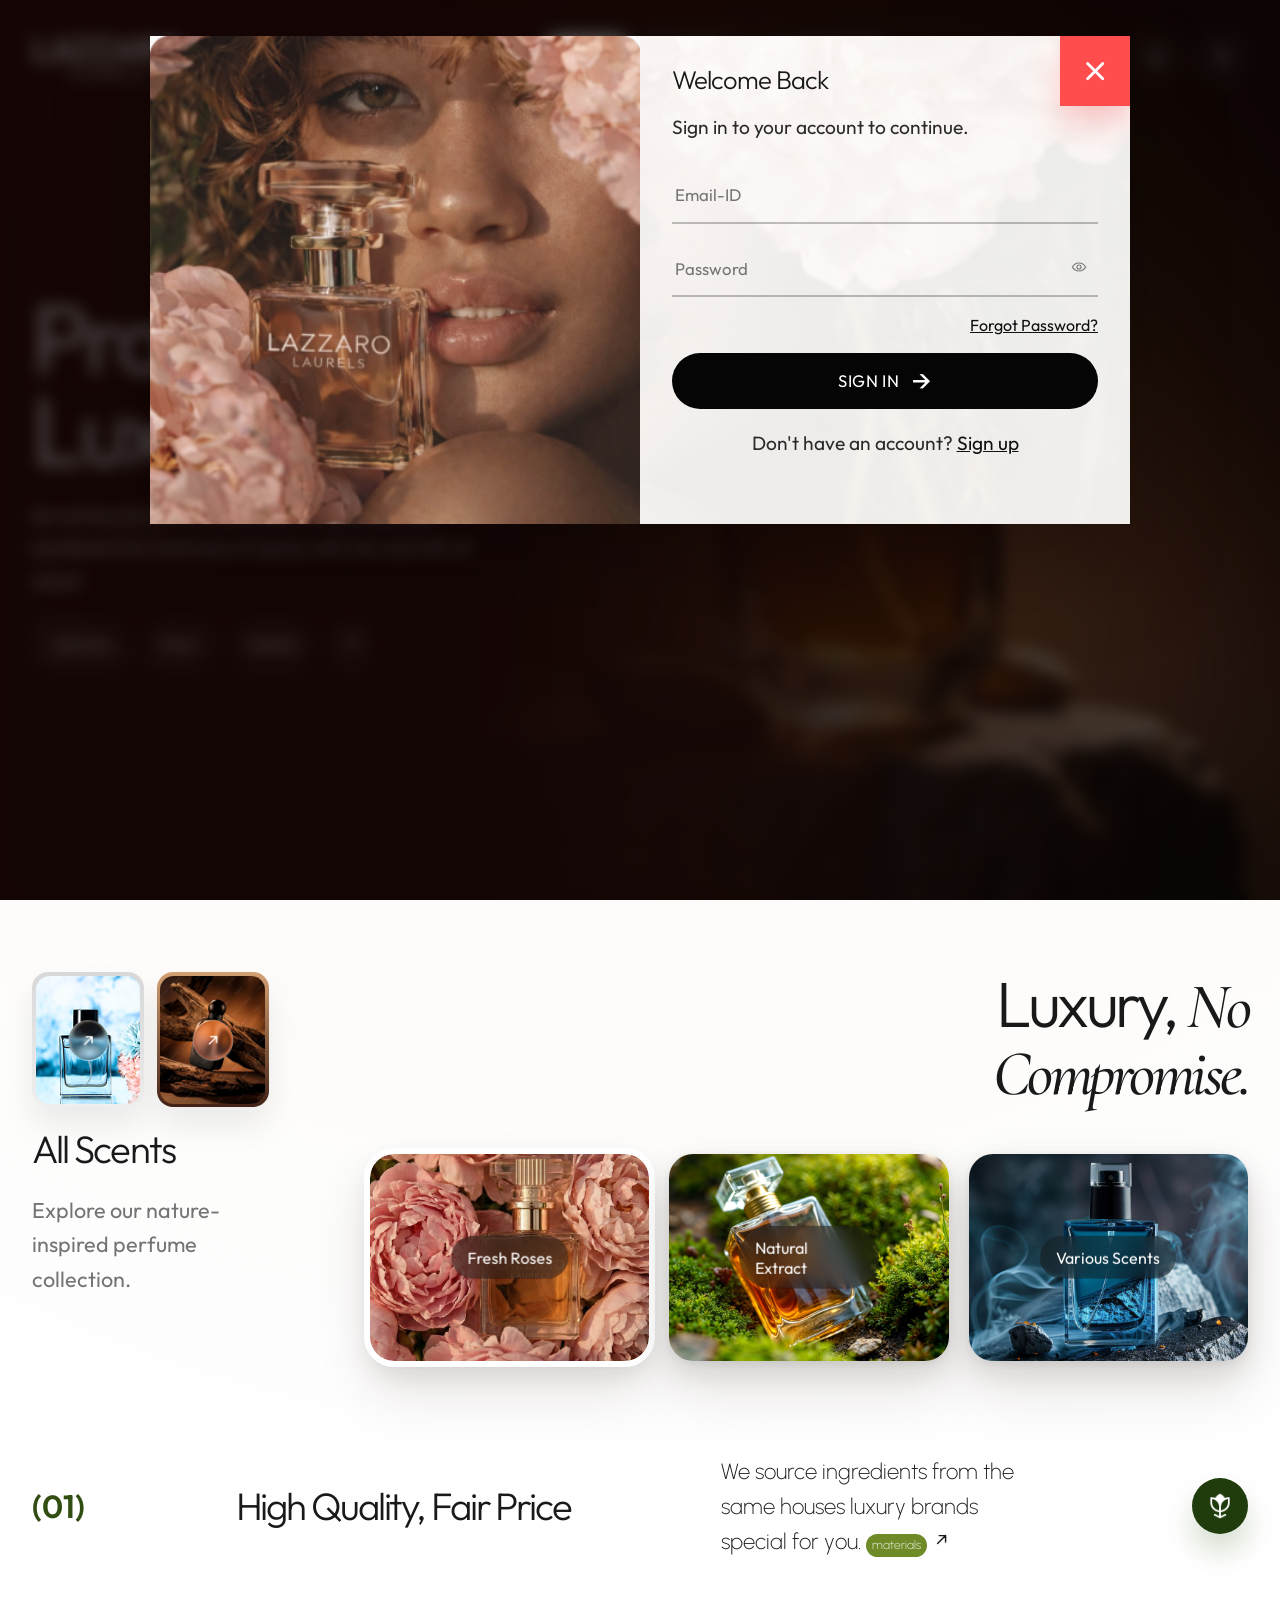
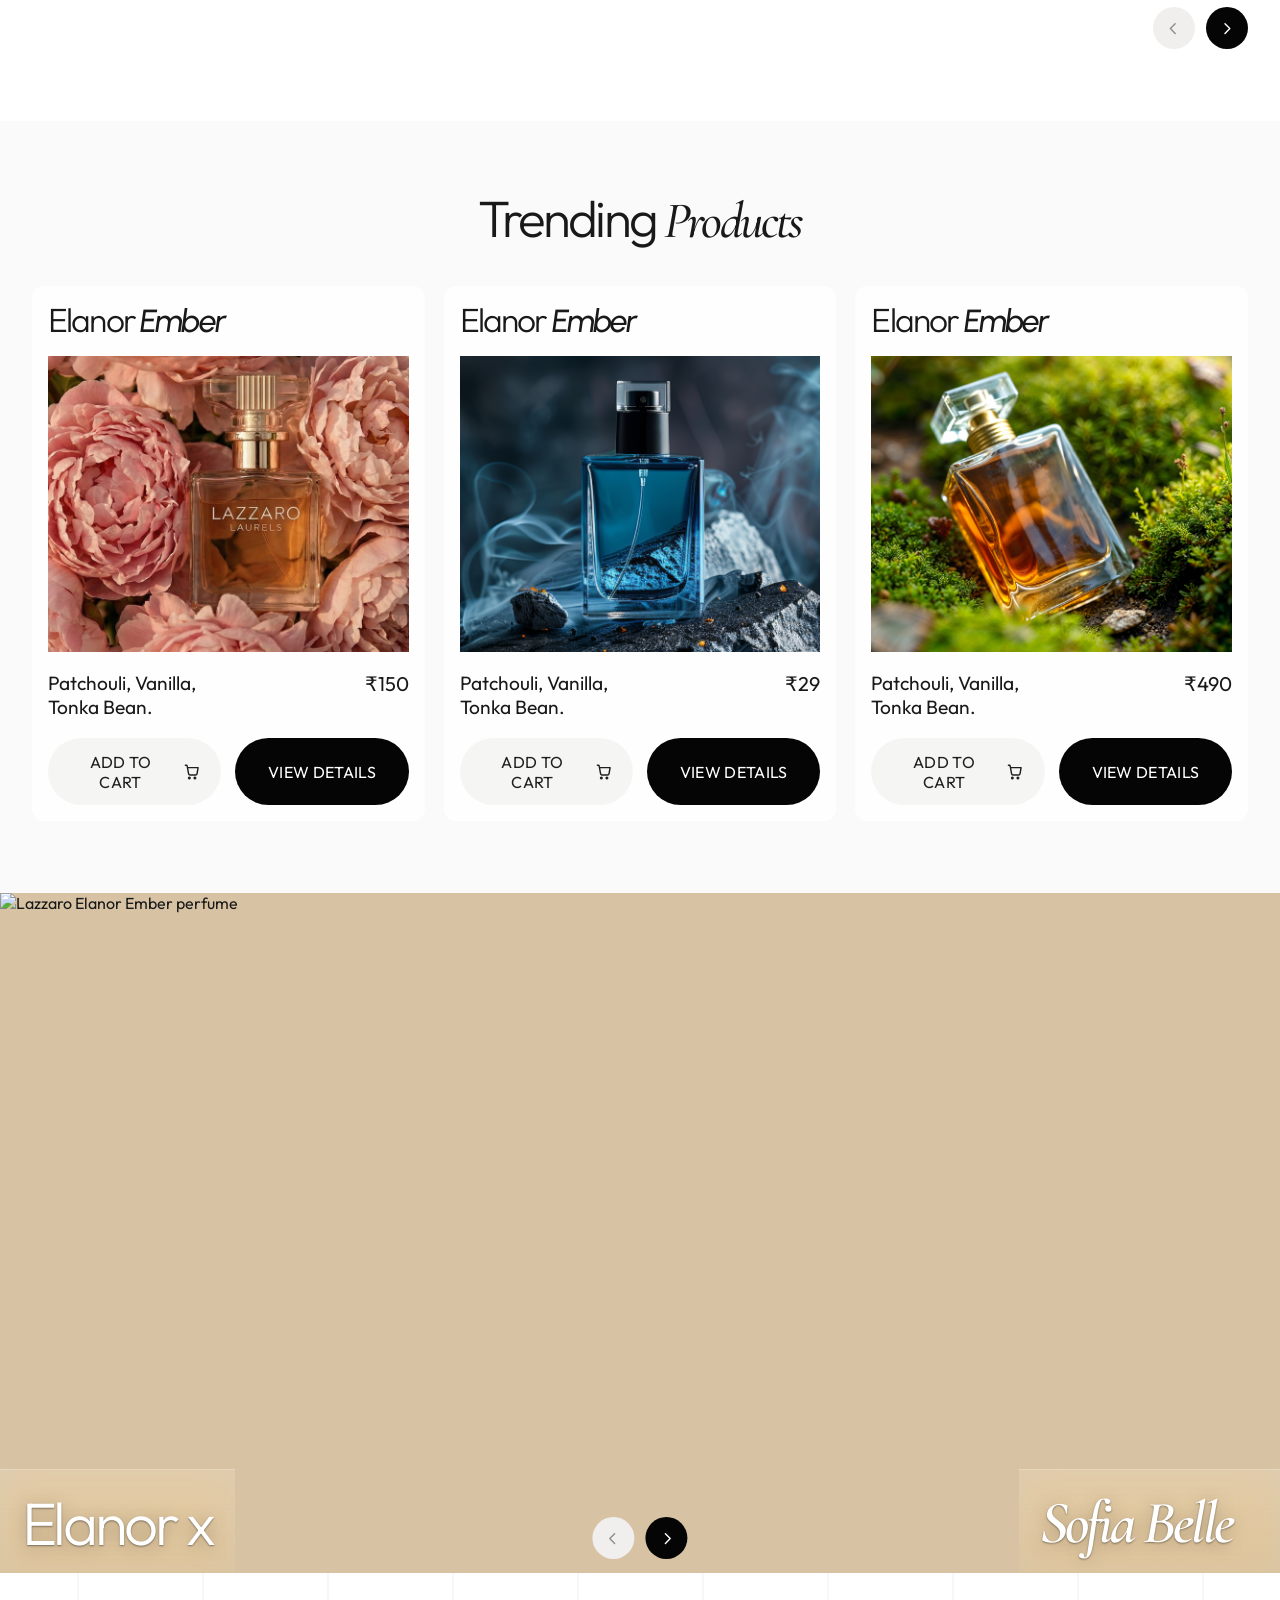
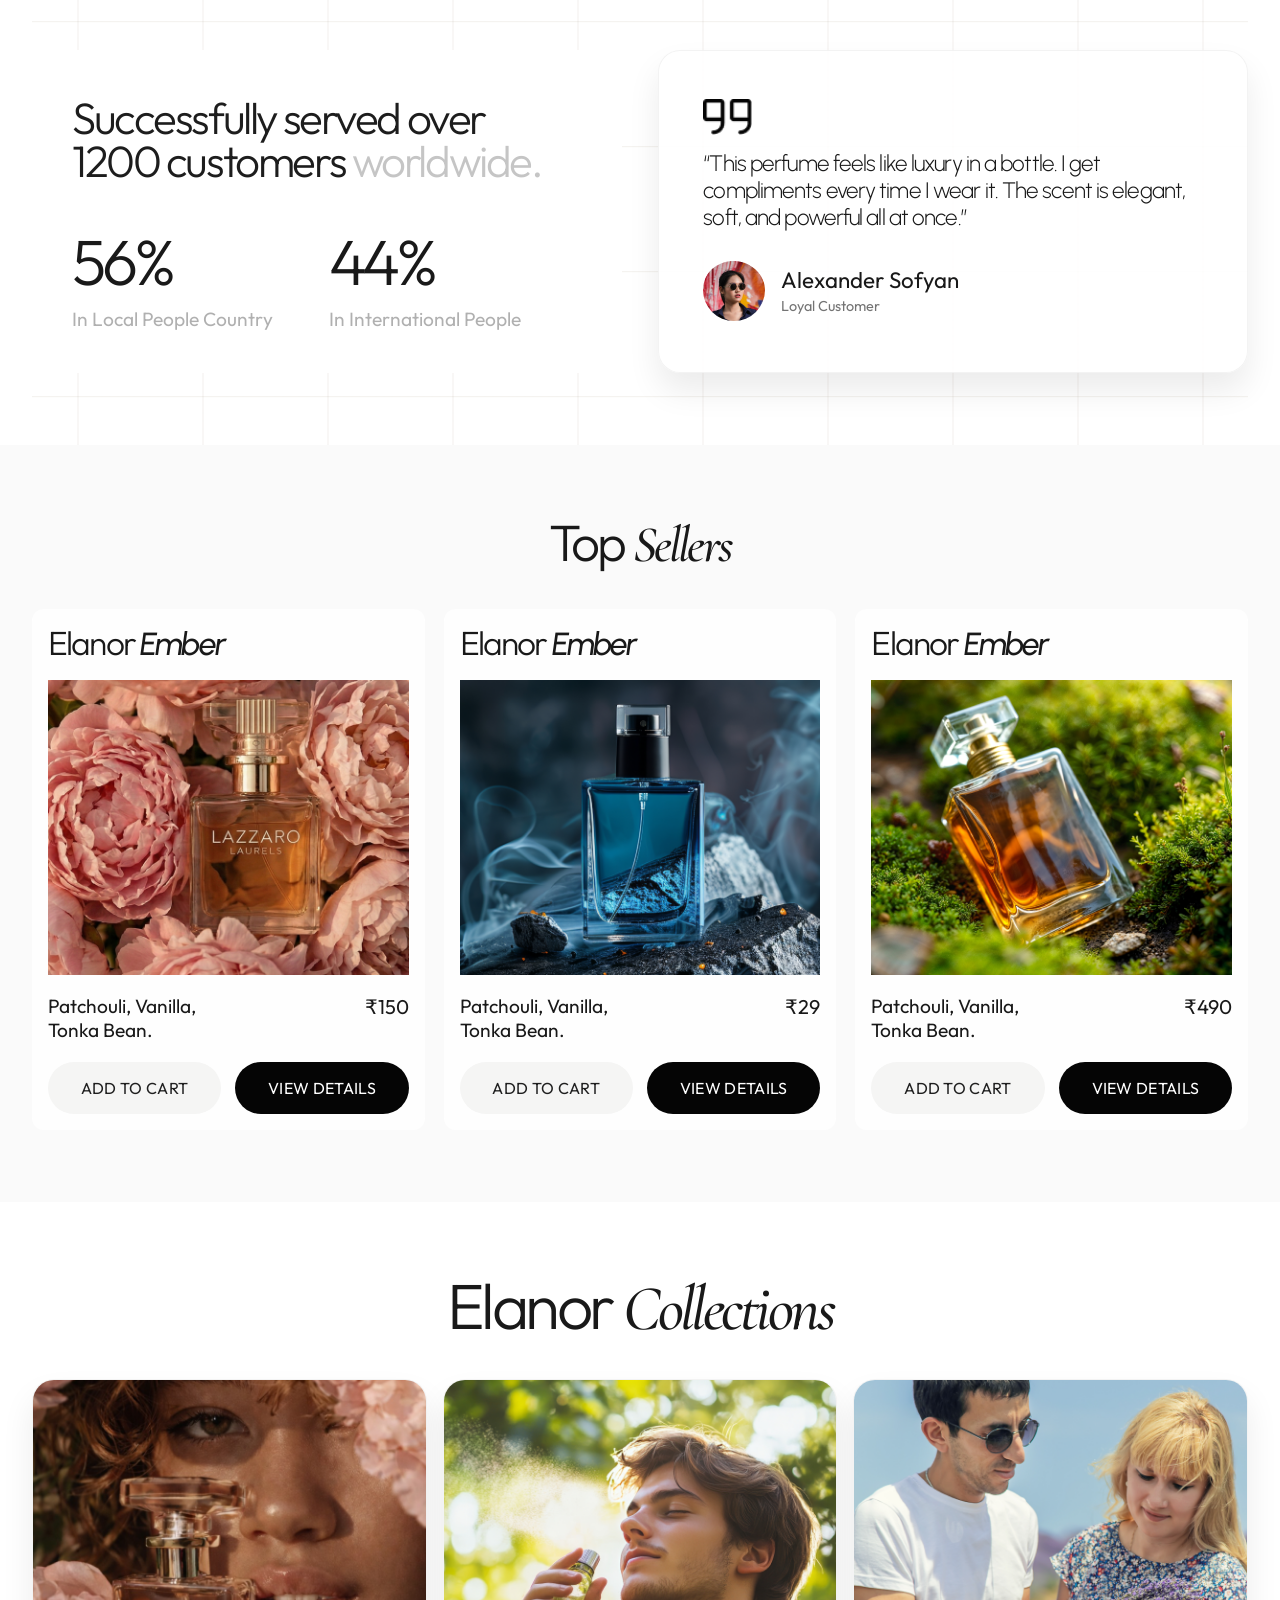
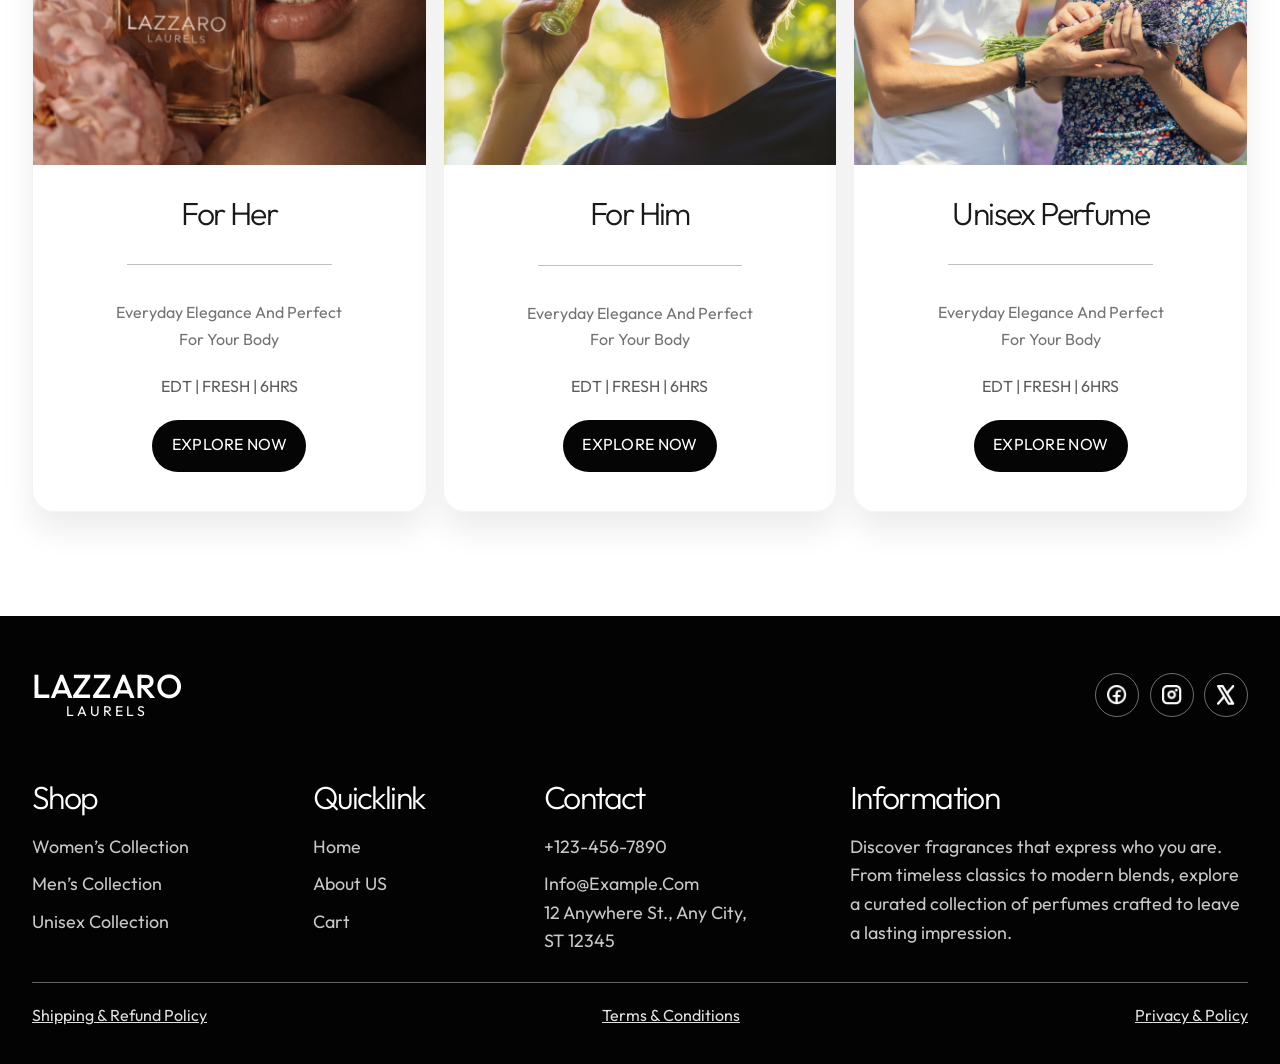
==== commit 19006974: "Scroll-reveal stagger on cards; fix about accordion hover stacking - Stagger product and collection " ====
--- a/index.html
+++ b/index.html
@@ -119,7 +119,7 @@
   </header>
 
   <main>
-    <section class="feature-section shell" id="about">
+    <section class="feature-section shell scroll-reveal" id="about">
       <div class="feature-intro">
         <div class="mini-gallery">
           <article class="mini-card">
@@ -209,7 +209,7 @@
         <h2>Trending <span>Products</span></h2>
       </div>
       <div class="product-grid">
-        <article class="product-card">
+        <article class="product-card scroll-reveal scroll-reveal--stagger">
           <p class="product-name">Elanor <span>Ember</span></p>
           <img src="./assets/product-rose.png" alt="Elanor Ember perfume in pink roses" />
           <div class="product-meta">
@@ -228,7 +228,7 @@
           </div>
         </article>
 
-        <article class="product-card">
+        <article class="product-card scroll-reveal scroll-reveal--stagger">
           <p class="product-name">Elanor <span>Ember</span></p>
           <img src="./assets/product-ocean.png" alt="Blue perfume bottle in a smoky scene" />
           <div class="product-meta">
@@ -247,7 +247,7 @@
           </div>
         </article>
 
-        <article class="product-card">
+        <article class="product-card scroll-reveal scroll-reveal--stagger">
           <p class="product-name">Elanor <span>Ember</span></p>
           <img src="./assets/product-amber.png" alt="Golden perfume bottle in nature" />
           <div class="product-meta">
@@ -269,7 +269,7 @@
       </div>
     </section>
 
-      <section class="showcase-wrapper" id="showcase-wrapper">
+      <section class="showcase-wrapper scroll-reveal" id="showcase-wrapper">
         <div class="showcase-slider" id="showcase-slider">
           <div class="showcase-slide" data-showcase-index="1">
             <img src="./assets/hero-slider-2.png" alt="Lazzaro Elanor Ember perfume" />
@@ -310,7 +310,7 @@
         </div>
       </section>
 
-    <section class="stats shell">
+    <section class="stats shell scroll-reveal">
       <div class="stats-copy">
         <h2>
           Successfully served over<br />
@@ -353,7 +353,7 @@
         <h2>Top <span>Sellers</span></h2>
       </div>
       <div class="product-grid">
-        <article class="product-card">
+        <article class="product-card scroll-reveal scroll-reveal--stagger">
           <p class="product-name">Elanor <span>Ember</span></p>
           <img src="./assets/product-rose.png" alt="Top seller perfume in rose petals" />
           <div class="product-meta">
@@ -366,7 +366,7 @@
           </div>
         </article>
 
-        <article class="product-card">
+        <article class="product-card scroll-reveal scroll-reveal--stagger">
           <p class="product-name">Elanor <span>Ember</span></p>
           <img src="./assets/product-ocean.png" alt="Top seller blue perfume bottle" />
           <div class="product-meta">
@@ -379,7 +379,7 @@
           </div>
         </article>
 
-        <article class="product-card">
+        <article class="product-card scroll-reveal scroll-reveal--stagger">
           <p class="product-name">Elanor <span>Ember</span></p>
           <img src="./assets/product-amber.png" alt="Top seller amber perfume bottle" />
           <div class="product-meta">
@@ -400,7 +400,7 @@
         <h2>Elanor <span>Collections</span></h2>
       </div>
       <div class="collection-grid">
-        <article class="collection-card">
+        <article class="collection-card scroll-reveal scroll-reveal--stagger">
           <img src="./assets/collection-her.png" alt="For Her perfume collection" />
           <div class="collection-body">
             <h3>For Her</h3>
@@ -411,7 +411,7 @@
           </div>
         </article>
 
-        <article class="collection-card">
+        <article class="collection-card scroll-reveal scroll-reveal--stagger">
           <img src="./assets/collection-him.png" alt="For Him perfume collection" />
           <div class="collection-body">
             <h3>For Him</h3>
@@ -422,7 +422,7 @@
           </div>
         </article>
 
-        <article class="collection-card">
+        <article class="collection-card scroll-reveal scroll-reveal--stagger">
           <img src="./assets/collection-unisex.png" alt="Unisex perfume collection" />
           <div class="collection-body">
             <h3>Unisex Perfume</h3>
--- a/styles.css
+++ b/styles.css
@@ -22,6 +22,25 @@
   box-sizing: border-box;
 }
 
+@media (prefers-reduced-motion: no-preference) {
+  .scroll-reveal {
+    opacity: 0;
+    transform: translateY(1.35rem);
+    transition:
+      opacity 1.15s cubic-bezier(0.22, 1, 0.36, 1),
+      transform 1.15s cubic-bezier(0.22, 1, 0.36, 1);
+  }
+
+  .scroll-reveal.is-revealed {
+    opacity: 1;
+    transform: translateY(0);
+  }
+
+  .scroll-reveal.scroll-reveal--stagger {
+    transition-delay: calc(var(--reveal-i, 0) * 0.14s), calc(var(--reveal-i, 0) * 0.14s);
+  }
+}
+
 html {
   scroll-behavior: smooth;
 }
@@ -1533,6 +1552,8 @@
 }
 
 .about-overview-layout > .about-feature-main {
+  position: relative;
+  z-index: 2;
   flex-grow: 1;
   flex-shrink: 1;
   flex-basis: 0%;
@@ -1541,6 +1562,7 @@
 }
 
 .about-overview-layout > .about-side-card {
+  position: relative;
   flex-grow: 0;
   flex-shrink: 0;
   flex-basis: var(--about-accordion-narrow);
@@ -1548,10 +1570,38 @@
   max-width: var(--about-accordion-narrow);
 }
 
+/* Middle strip stacks above the right strip so subpixel overlap during flex
+   transitions does not send hovers to column 3 when aiming at column 2. */
+.about-overview-layout > .about-feature-main + .about-side-card {
+  z-index: 3;
+}
+
+.about-overview-layout > .about-feature-main + .about-side-card + .about-side-card {
+  z-index: 1;
+}
+
+.about-overview-layout.is-accordion-side-2 > .about-feature-main {
+  z-index: 1;
+}
+
+.about-overview-layout.is-accordion-side-2 > .about-feature-main + .about-side-card {
+  z-index: 4;
+}
+
+.about-overview-layout.is-accordion-side-3 > .about-feature-main {
+  z-index: 1;
+}
+
+.about-overview-layout.is-accordion-side-3 > .about-feature-main + .about-side-card {
+  z-index: 1;
+}
+
+.about-overview-layout.is-accordion-side-3 > .about-feature-main + .about-side-card + .about-side-card {
+  z-index: 4;
+}
+
 .about-overview-layout.is-accordion-side-2 > .about-feature-main,
-.about-overview-layout:has(> .about-feature-main + .about-side-card:focus-within) > .about-feature-main,
-.about-overview-layout.is-accordion-side-3 > .about-feature-main,
-.about-overview-layout:has(> .about-feature-main + .about-side-card + .about-side-card:focus-within) > .about-feature-main {
+.about-overview-layout.is-accordion-side-3 > .about-feature-main {
   flex-grow: 0;
   flex-shrink: 0;
   flex-basis: var(--about-accordion-narrow);
@@ -1559,8 +1609,7 @@
   max-width: var(--about-accordion-narrow);
 }
 
-.about-overview-layout.is-accordion-side-2 > .about-feature-main + .about-side-card,
-.about-overview-layout:has(> .about-feature-main + .about-side-card:focus-within) > .about-feature-main + .about-side-card {
+.about-overview-layout.is-accordion-side-2 > .about-feature-main + .about-side-card {
   flex-grow: 1;
   flex-shrink: 1;
   flex-basis: 0%;
@@ -1568,8 +1617,7 @@
   max-width: none;
 }
 
-.about-overview-layout.is-accordion-side-3 > .about-feature-main + .about-side-card,
-.about-overview-layout:has(> .about-feature-main + .about-side-card + .about-side-card:focus-within) > .about-feature-main + .about-side-card {
+.about-overview-layout.is-accordion-side-3 > .about-feature-main + .about-side-card {
   flex-grow: 0;
   flex-shrink: 0;
   flex-basis: var(--about-accordion-narrow);
@@ -1577,8 +1625,7 @@
   max-width: var(--about-accordion-narrow);
 }
 
-.about-overview-layout.is-accordion-side-3 > .about-feature-main + .about-side-card + .about-side-card,
-.about-overview-layout:has(> .about-feature-main + .about-side-card + .about-side-card:focus-within) > .about-feature-main + .about-side-card + .about-side-card {
+.about-overview-layout.is-accordion-side-3 > .about-feature-main + .about-side-card + .about-side-card {
   flex-grow: 1;
   flex-shrink: 1;
   flex-basis: 0%;
@@ -1639,16 +1686,12 @@
 }
 
 .about-overview-layout.is-accordion-side-2 .about-feature-main-rich,
-.about-overview-layout:has(> .about-feature-main + .about-side-card:focus-within) .about-feature-main-rich,
-.about-overview-layout.is-accordion-side-3 .about-feature-main-rich,
-.about-overview-layout:has(> .about-feature-main + .about-side-card + .about-side-card:focus-within) .about-feature-main-rich {
+.about-overview-layout.is-accordion-side-3 .about-feature-main-rich {
   display: none;
 }
 
 .about-overview-layout.is-accordion-side-2 .about-feature-main-slim,
-.about-overview-layout:has(> .about-feature-main + .about-side-card:focus-within) .about-feature-main-slim,
-.about-overview-layout.is-accordion-side-3 .about-feature-main-slim,
-.about-overview-layout:has(> .about-feature-main + .about-side-card + .about-side-card:focus-within) .about-feature-main-slim {
+.about-overview-layout.is-accordion-side-3 .about-feature-main-slim {
   display: flex;
 }
 
@@ -1675,23 +1718,19 @@
   min-height: 0;
 }
 
-.about-overview-layout.is-accordion-side-2 .about-feature-main + .about-side-card .about-side-card-rich,
-.about-overview-layout:has(> .about-feature-main + .about-side-card:focus-within) .about-feature-main + .about-side-card .about-side-card-rich {
-  display: flex;
-}
-
-.about-overview-layout.is-accordion-side-2 .about-feature-main + .about-side-card .about-side-card-slim,
-.about-overview-layout:has(> .about-feature-main + .about-side-card:focus-within) .about-feature-main + .about-side-card .about-side-card-slim {
+.about-overview-layout.is-accordion-side-2 .about-feature-main + .about-side-card .about-side-card-rich {
+  display: flex;
+}
+
+.about-overview-layout.is-accordion-side-2 .about-feature-main + .about-side-card .about-side-card-slim {
   display: none;
 }
 
-.about-overview-layout.is-accordion-side-3 .about-feature-main + .about-side-card + .about-side-card .about-side-card-rich,
-.about-overview-layout:has(> .about-feature-main + .about-side-card + .about-side-card:focus-within) .about-feature-main + .about-side-card + .about-side-card .about-side-card-rich {
-  display: flex;
-}
-
-.about-overview-layout.is-accordion-side-3 .about-feature-main + .about-side-card + .about-side-card .about-side-card-slim,
-.about-overview-layout:has(> .about-feature-main + .about-side-card + .about-side-card:focus-within) .about-feature-main + .about-side-card + .about-side-card .about-side-card-slim {
+.about-overview-layout.is-accordion-side-3 .about-feature-main + .about-side-card + .about-side-card .about-side-card-rich {
+  display: flex;
+}
+
+.about-overview-layout.is-accordion-side-3 .about-feature-main + .about-side-card + .about-side-card .about-side-card-slim {
   display: none;
 }
 
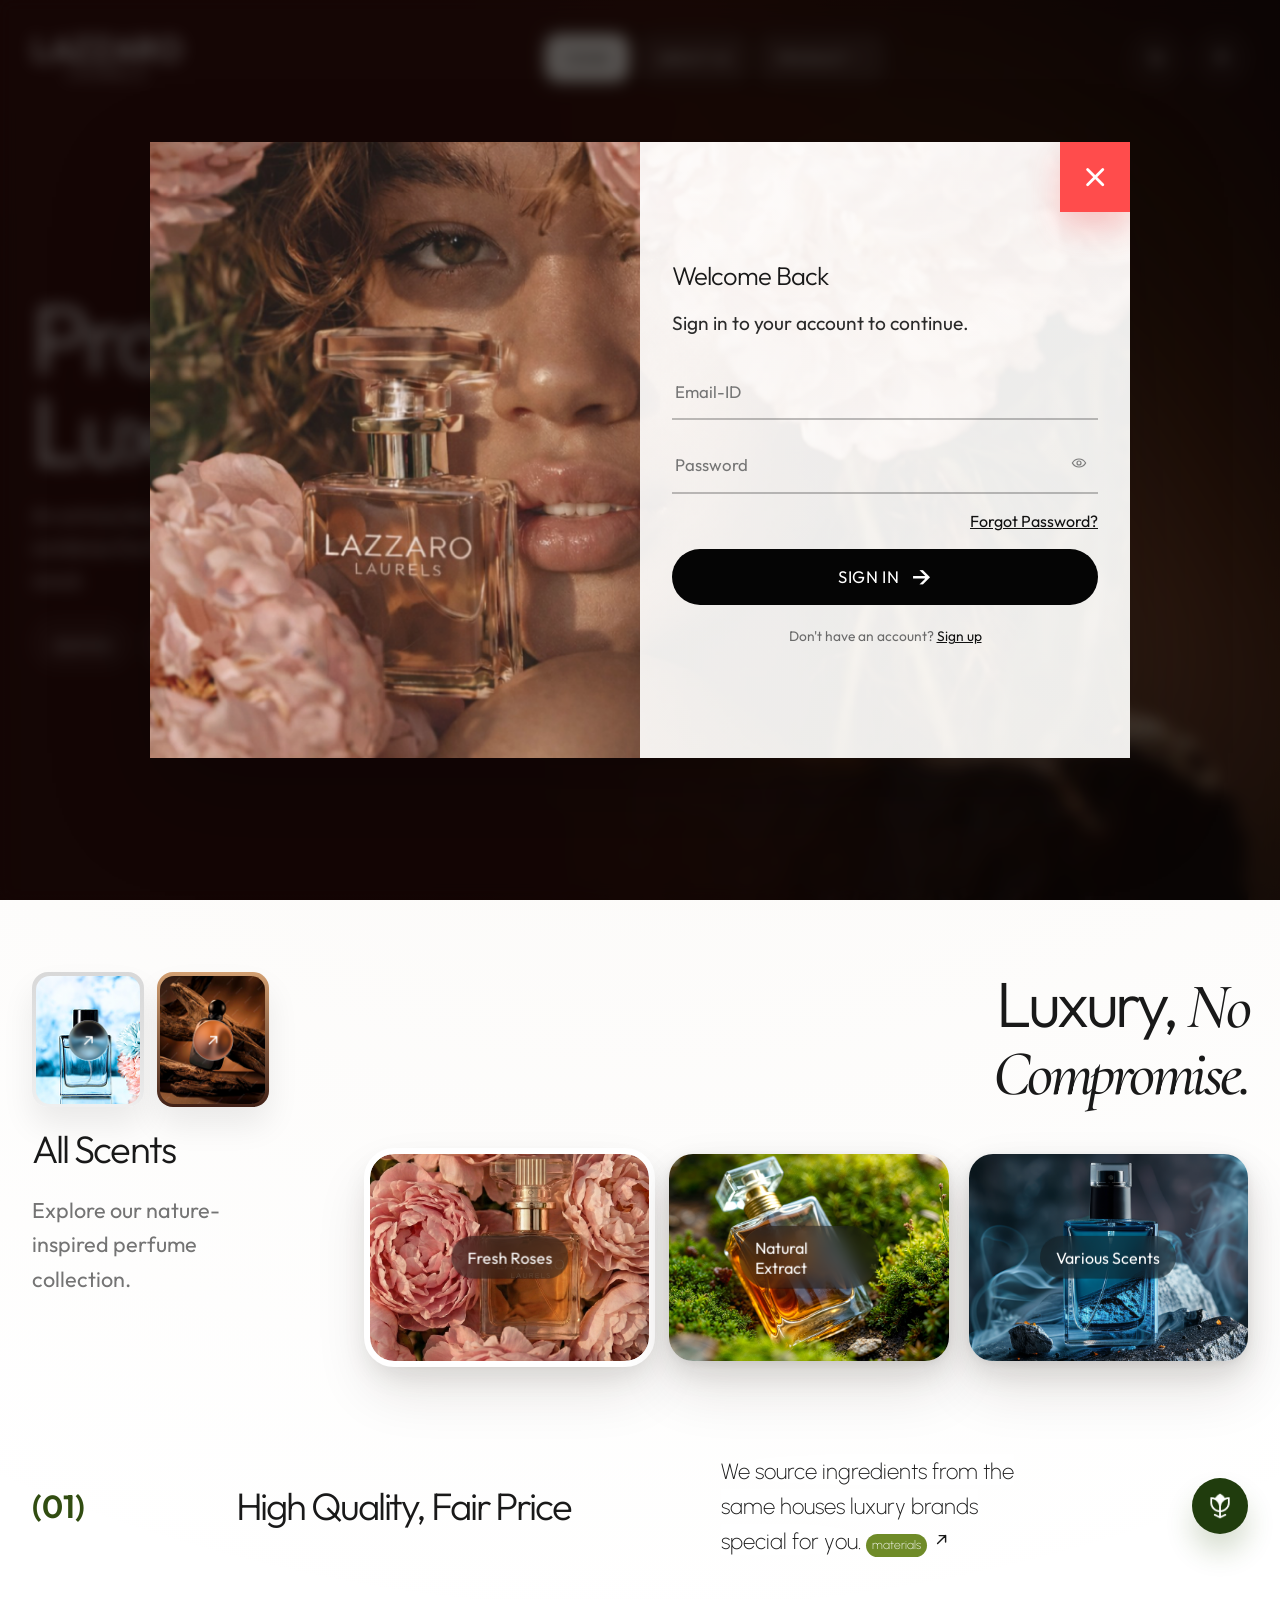
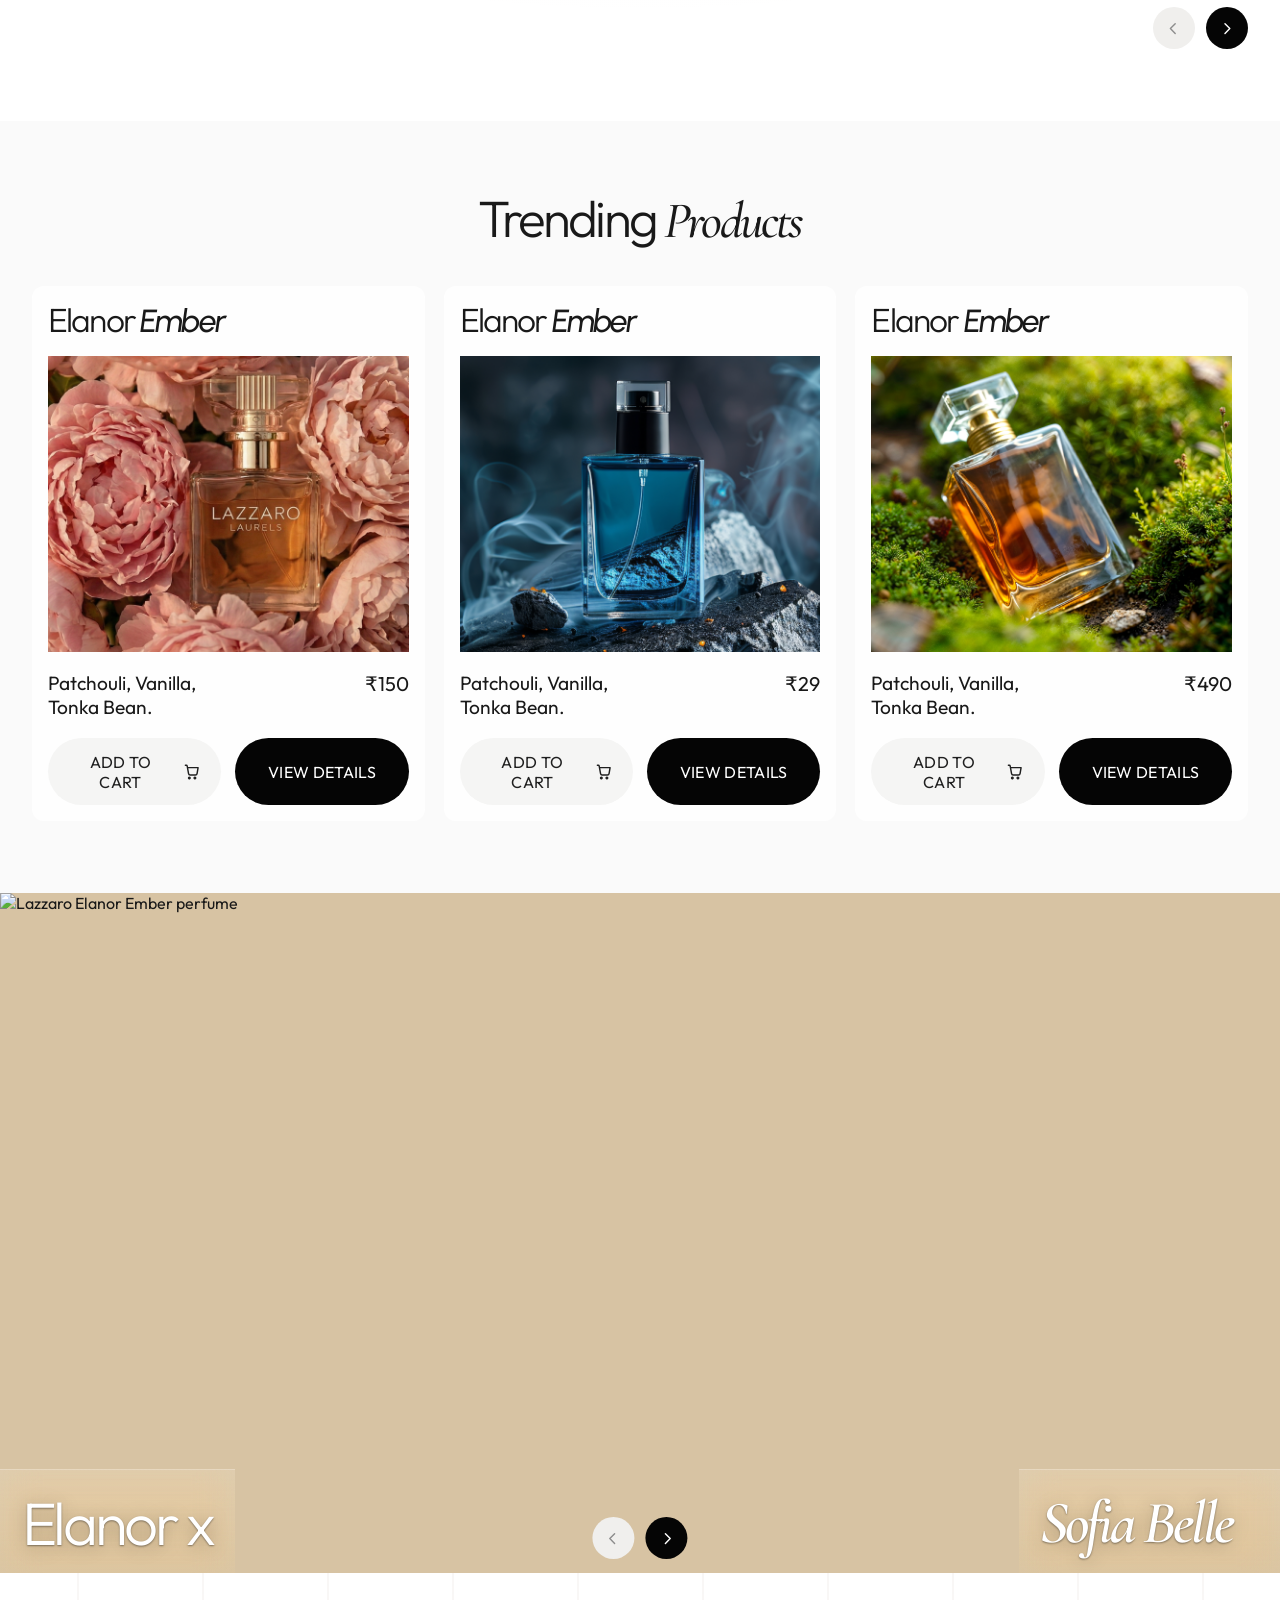
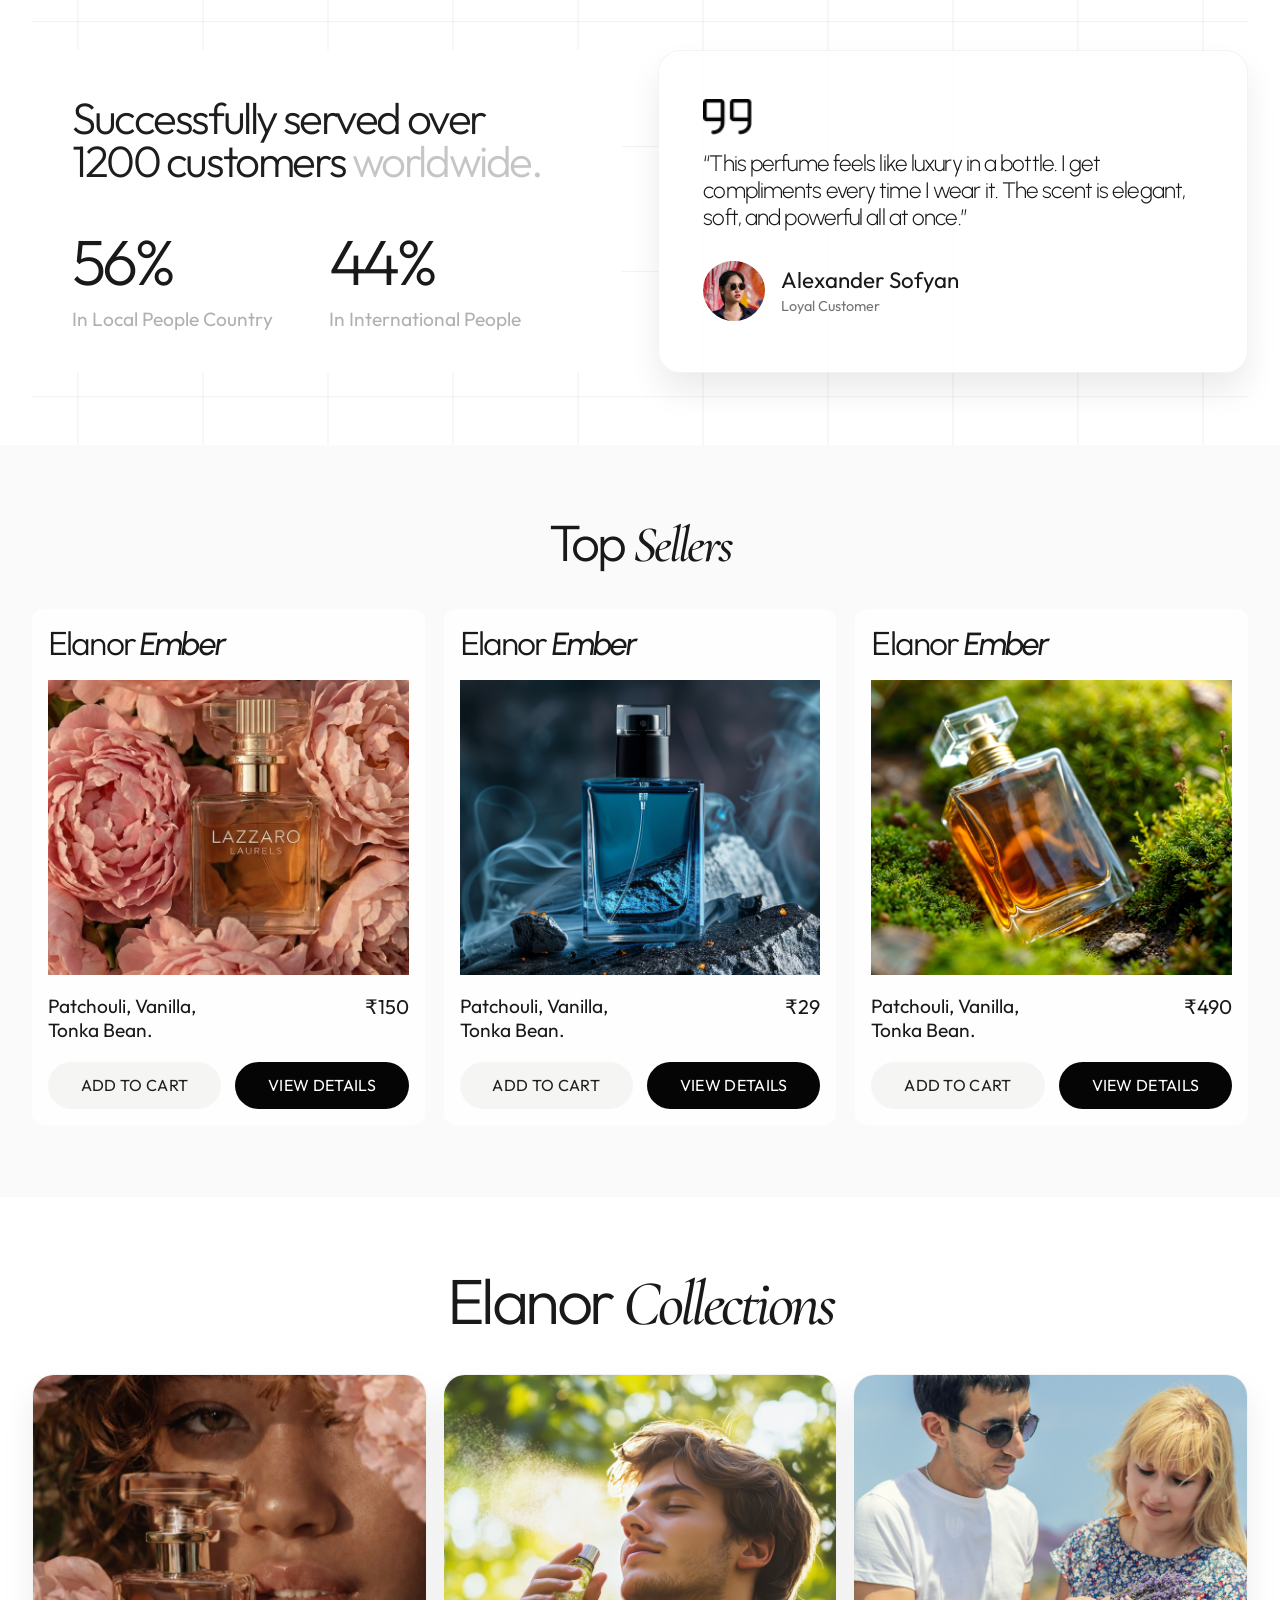
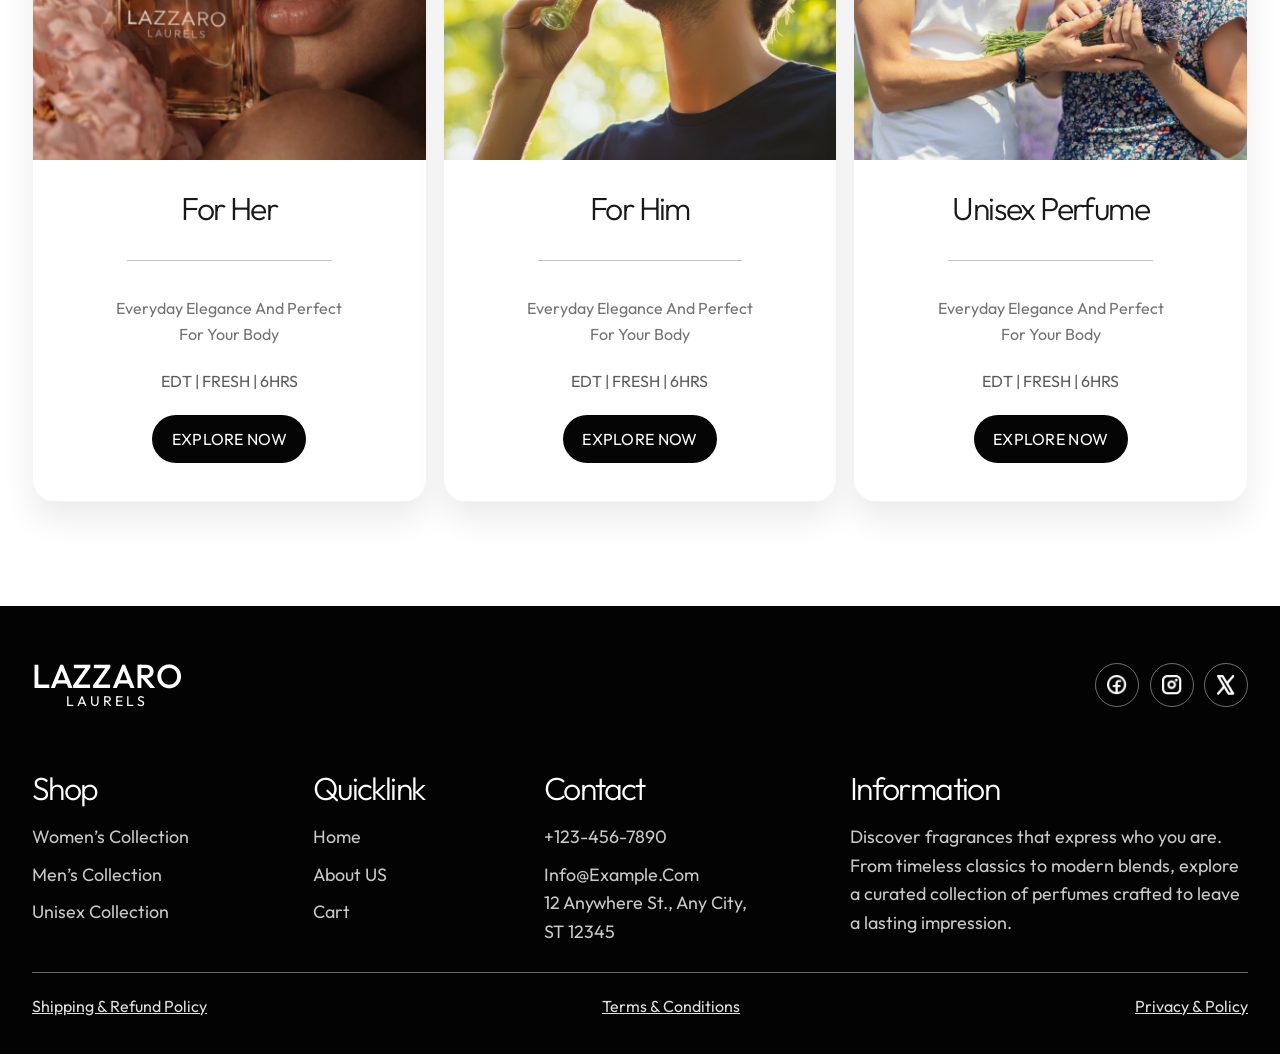
==== commit 74221a68: "changes" ====
--- a/index.html
+++ b/index.html
@@ -1,547 +1,549 @@
-<!DOCTYPE html>
-<html lang="en">
-
-<head>
-  <meta charset="UTF-8" />
-  <meta name="viewport" content="width=device-width, initial-scale=1.0" />
-  <title>Lazzaro Laurels</title>
-  <meta name="description"
-    content="Lazzaro Laurels perfume landing page featuring premium fragrances, collections, and best-selling scents." />
-  <link rel="preconnect" href="https://fonts.googleapis.com" />
-  <link rel="preconnect" href="https://fonts.gstatic.com" crossorigin />
-  <link
-    href="https://fonts.googleapis.com/css2?family=Cormorant+Garamond:ital,wght@0,400;0,500;1,500;1,600&family=Outfit:wght@300;400;500;600&family=Urbanist:wght@300;400;500;600&display=swap"
-    rel="stylesheet" />
-
-  <link rel="stylesheet" href="./styles.css" />
-</head>
-
-<body class="home-page">
-  <header class="hero" id="home">
-    <nav class="nav shell">
-      <a class="brand" href="#home" aria-label="Lazzaro home">
-        <span class="brand-main">LAZZARO</span>
-        <span class="brand-sub">LAURELS</span>
-      </a>
-
-      <button class="nav-toggle" type="button" aria-expanded="false" aria-controls="nav-menu"
-        aria-label="Toggle navigation">
-        <span></span>
-        <span></span>
-      </button>
-
-      <div class="nav-menu" id="nav-menu">
-        <div class="nav-links">
-          <a class="nav-link is-active" href="#home">HOME</a>
-          <a class="nav-link" href="./about.html">ABOUT US</a>
-          <div class="nav-item has-dropdown">
-            <a class="nav-link nav-link-dropdown" href="./products.html">
-              PRODUCT
-              <span class="nav-caret" aria-hidden="true">
-                <svg viewBox="0 0 24 24">
-                  <path d="m7 10 5 5 5-5" />
-                </svg>
-              </span>
-            </a>
-            <div class="nav-dropdown">
-              <a href="./products.html?category=him">FOR HIM</a>
-              <a href="./products.html?category=her">FOR HER</a>
-              <a href="./products.html?category=unisex">UNISEX</a>
-            </div>
-          </div>
-        </div>
-
-        <div class="nav-icons" aria-label="Shopping and account">
-          <a href="./cart.html" class="icon-button" aria-label="Cart">
-            <span class="badge" data-count="0"></span>
-            <svg viewBox="0 0 24 24" aria-hidden="true">
-              <path d="M6 7h13l-1.3 7.6a2 2 0 0 1-2 1.7H9a2 2 0 0 1-2-1.7L5.2 4.8A1 1 0 0 0 4.2 4H3" />
-              <path d="M9 20a1 1 0 1 0 0 .01M16 20a1 1 0 1 0 0 .01" />
-            </svg>
-          </a>
-          <a href="./account.html" class="icon-button" aria-label="Account">
-            <svg viewBox="0 0 24 24" aria-hidden="true">
-              <path d="M12 12a4 4 0 1 0-4-4 4 4 0 0 0 4 4Z" />
-              <path d="M5 20a7 7 0 0 1 14 0" />
-            </svg>
-          </a>
-        </div>
-      </div>
-    </nav>
-
-    <div class="hero-slider">
-      <article class="hero-slide hero-slide-product is-active" data-accent="dark">
-        <div class="shell hero-grid hero-grid-single">
-          <div class="hero-copy">
-            <h1>Product Luxurious</h1>
-            <p class="hero-text">
-              An extraordinary concentration of aromas that combines the freshness
-              of spices with the warmth of wood.
-            </p>
-            <div class="scent-tags">
-              <span>Jasmine</span>
-              <span>Rose</span>
-              <span>Vanilla</span>
-              <button class="arrow-chip" type="button" aria-label="Explore fragrances">
-                <svg viewBox="0 0 24 24" aria-hidden="true">
-                  <path d="M7 17 17 7M9 7h8v8" />
-                </svg>
-              </button>
-            </div>
-          </div>
-        </div>
-      </article>
-
-      <article class="hero-slide hero-slide-sofia" data-accent="light">
-        <div class="shell hero-grid hero-grid-single hero-grid-right">
-          <div class="hero-copy hero-copy-light">
-            <p class="eyebrow">Curated Blend</p>
-            <h1>Sofia Belle</h1>
-            <p class="hero-text hero-text-light">
-              A floral composition shaped for luminous evenings, powdery petals,
-              and a refined golden dry-down.
-            </p>
-            <div class="scent-tags">
-              <span>Peony</span>
-              <span>Laurel</span>
-              <span>Amber</span>
-              <button class="arrow-chip" type="button" aria-label="Explore Sofia Belle">
-                <svg viewBox="0 0 24 24" aria-hidden="true">
-                  <path d="M7 17 17 7M9 7h8v8" />
-                </svg>
-              </button>
-            </div>
-          </div>
-        </div>
-      </article>
-
-    </div>
-  </header>
-
-  <main>
-    <section class="feature-section shell scroll-reveal" id="about">
-      <div class="feature-intro">
-        <div class="mini-gallery">
-          <article class="mini-card">
-            <img src="./assets/thumb-ocean.png" alt="Ocean-inspired perfume bottle" />
-          </article>
-          <article class="mini-card warm">
-            <img src="./assets/thumb-amber.png" alt="Amber perfume bottle on wood" />
-          </article>
-        </div>
-        <h2>All Scents</h2>
-        <p>Explore our nature-inspired perfume collection.</p>
-      </div>
-
-      <div class="feature-main">
-        <h2 class="display-title">
-          Luxury, <span>No</span><br />
-          <span>Compromise.</span>
-        </h2>
-
-        <div class="feature-cards">
-          <article
-            class="feature-card active"
-            data-feature-heading="High Quality, Fair Price"
-            data-feature-summary="We source ingredients from the same houses luxury brands special for you."
-          >
-            <img src="./assets/product-rose.png" alt="Fresh Roses perfume arrangement" />
-            <span>Fresh Roses</span>
-          </article>
-          <article
-            class="feature-card"
-            data-feature-heading="Pure Botanical Craft"
-            data-feature-summary="Layered botanical extracts are distilled with care so each note opens cleanly on the skin."
-          >
-            <img src="./assets/product-amber.png" alt="Natural extract perfume bottle" />
-            <span>Natural Extract</span>
-          </article>
-          <article
-            class="feature-card"
-            data-feature-heading="Build Your Lineup"
-            data-feature-summary="Mix airy florals, warm ambers, and crisp citruses—a wardrobe of moods for every season."
-          >
-            <img src="./assets/product-ocean.png" alt="Various scents perfume bottle" />
-            <span>Various Scents</span>
-          </article>
-        </div>
-      </div>
-      <div class="feature-summary">
-        <p class="summary-index">(01)</p>
-        <h3>High Quality, Fair Price</h3>
-        <div class="summary-copy">
-          <p class="summary-text">
-            <span class="summary-text-body"
-              >We source ingredients from the same houses luxury brands special for you.</span
-            >
-            <a href="#products" class="inline-action">
-              materials
-            </a>
-            <span>
-              <svg viewBox="0 0 24 24" aria-hidden="true">
-                <path d="M7 17 17 7M9 7h8v8" />
-              </svg>
-            </span>
-          </p>
-        </div>
-        <button class="leaf-button" type="button" aria-label="Nature inspired">
-          <img src="./assets/leaf.png" alt="" width="28" height="28" decoding="async" />
-        </button>
-      </div>
-      <div class="feature-nav" aria-label="Feature navigation">
-        <button class="slider-control feature-nav-prev" type="button" aria-label="Previous feature">
-          <svg viewBox="0 0 24 24" aria-hidden="true">
-            <path d="M14 6 8 12l6 6" />
-          </svg>
-        </button>
-        <button class="slider-control feature-nav-next" type="button" aria-label="Next feature">
-          <svg viewBox="0 0 24 24" aria-hidden="true">
-            <path d="m10 6 6 6-6 6" />
-          </svg>
-        </button>
-      </div>
-
-    </section>
-
-    <section class="products" id="products">
-      <div class="shell">
-      <div class="section-heading">
-        <h2>Trending <span>Products</span></h2>
-      </div>
-      <div class="product-grid">
-        <article class="product-card scroll-reveal scroll-reveal--stagger">
-          <p class="product-name">Elanor <span>Ember</span></p>
-          <img src="./assets/product-rose.png" alt="Elanor Ember perfume in pink roses" />
-          <div class="product-meta">
-            <p>Patchouli, Vanilla, Tonka Bean.</p>
-            <strong>₹150</strong>
-          </div>
-          <div class="product-actions">
-            <button class="button-light" type="button">
-              Add to Cart
-              <svg viewBox="0 0 24 24" aria-hidden="true">
-                <path d="M6 7h13l-1.3 7.6a2 2 0 0 1-2 1.7H9a2 2 0 0 1-2-1.7L5.2 4.8A1 1 0 0 0 4.2 4H3" />
-                <path d="M9 20a1 1 0 1 0 0 .01M16 20a1 1 0 1 0 0 .01" />
-              </svg>
-            </button>
-            <a class="button-dark product-link" href="./product-detail.html">View Details</a>
-          </div>
-        </article>
-
-        <article class="product-card scroll-reveal scroll-reveal--stagger">
-          <p class="product-name">Elanor <span>Ember</span></p>
-          <img src="./assets/product-ocean.png" alt="Blue perfume bottle in a smoky scene" />
-          <div class="product-meta">
-            <p>Patchouli, Vanilla, Tonka Bean.</p>
-            <strong>₹29</strong>
-          </div>
-          <div class="product-actions">
-            <button class="button-light" type="button">
-              Add to Cart
-              <svg viewBox="0 0 24 24" aria-hidden="true">
-                <path d="M6 7h13l-1.3 7.6a2 2 0 0 1-2 1.7H9a2 2 0 0 1-2-1.7L5.2 4.8A1 1 0 0 0 4.2 4H3" />
-                <path d="M9 20a1 1 0 1 0 0 .01M16 20a1 1 0 1 0 0 .01" />
-              </svg>
-            </button>
-            <a class="button-dark product-link" href="./product-detail.html">View Details</a>
-          </div>
-        </article>
-
-        <article class="product-card scroll-reveal scroll-reveal--stagger">
-          <p class="product-name">Elanor <span>Ember</span></p>
-          <img src="./assets/product-amber.png" alt="Golden perfume bottle in nature" />
-          <div class="product-meta">
-            <p>Patchouli, Vanilla, Tonka Bean.</p>
-            <strong>₹490</strong>
-          </div>
-          <div class="product-actions">
-            <button class="button-light" type="button">
-              Add to Cart
-              <svg viewBox="0 0 24 24" aria-hidden="true">
-                <path d="M6 7h13l-1.3 7.6a2 2 0 0 1-2 1.7H9a2 2 0 0 1-2-1.7L5.2 4.8A1 1 0 0 0 4.2 4H3" />
-                <path d="M9 20a1 1 0 1 0 0 .01M16 20a1 1 0 1 0 0 .01" />
-              </svg>
-            </button>
-            <a class="button-dark product-link" href="./product-detail.html">View Details</a>
-          </div>
-        </article>
-      </div>
-      </div>
-    </section>
-
-      <section class="showcase-wrapper scroll-reveal" id="showcase-wrapper">
-        <div class="showcase-slider" id="showcase-slider">
-          <div class="showcase-slide" data-showcase-index="1">
-            <img src="./assets/hero-slider-2.png" alt="Lazzaro Elanor Ember perfume" />
-            <div class="showcase-bottom-band">
-              <div class="showcase-side showcase-side-left">
-                <h2>Elanor x</h2>
-              </div>
-              <div class="showcase-side showcase-side-right">
-                <h2><span>Sofia Belle</span></h2>
-              </div>
-            </div>
-          </div>
-          <div class="showcase-slide" data-showcase-index="2">
-            <img src="./assets/hero-sofia-clean.png" alt="Lazzaro Sofia Belle perfume bottle" />
-            <div class="showcase-bottom-band">
-              <div class="showcase-side showcase-side-left">
-                <h2>Elanor</h2>
-              </div>
-              <div class="showcase-side showcase-side-right">
-                <h2><span>Ember</span></h2>
-              </div>
-            </div>
-          </div>
-        </div>
-        <div class="showcase-center-controls">
-          <div class="showcase-nav">
-          <button class="slider-control showcase-prev" type="button" aria-label="Previous slide">
-            <svg viewBox="0 0 24 24" aria-hidden="true">
-              <path d="M14 6 8 12l6 6" />
-            </svg>
-          </button>
-          <button class="slider-control showcase-next" type="button" aria-label="Next slide">
-            <svg viewBox="0 0 24 24" aria-hidden="true">
-              <path d="m10 6 6 6-6 6" />
-            </svg>
-          </button>
-          </div>
-        </div>
-      </section>
-
-    <section class="stats shell scroll-reveal">
-      <div class="stats-copy">
-        <h2>
-          Successfully served over<br />
-          1200 customers <span>worldwide.</span>
-        </h2>
-
-        <div class="stats-grid">
-          <article>
-            <strong>56%</strong>
-            <p>In Local People Country</p>
-          </article>
-          <article>
-            <strong>44%</strong>
-            <p>In International People</p>
-          </article>
-        </div>
-      </div>
-
-      <aside class="testimonial">
-        <div class="quote-mark">
-          <img src="./assets/quote-mark.png" alt="" />
-        </div>
-        <p>
-          “This perfume feels like luxury in a bottle. I get compliments every time
-          I wear it. The scent is elegant, soft, and powerful all at once.”
-        </p>
-        <div class="testimonial-author">
-          <img src="./assets/customer-avatar.png" alt="Alexander Sofyan" />
-          <div>
-            <strong>Alexander Sofyan</strong>
-            <span>Loyal Customer</span>
-          </div>
-        </div>
-      </aside>
-    </section>
-
-    <section class="products" id="top-sellers">
-      <div class="shell">
-      <div class="section-heading">
-        <h2>Top <span>Sellers</span></h2>
-      </div>
-      <div class="product-grid">
-        <article class="product-card scroll-reveal scroll-reveal--stagger">
-          <p class="product-name">Elanor <span>Ember</span></p>
-          <img src="./assets/product-rose.png" alt="Top seller perfume in rose petals" />
-          <div class="product-meta">
-            <p>Patchouli, Vanilla, Tonka Bean.</p>
-            <strong>₹150</strong>
-          </div>
-          <div class="product-actions">
-            <button class="button-light" type="button">Add to Cart</button>
-            <a class="button-dark product-link" href="./product-detail.html">View Details</a>
-          </div>
-        </article>
-
-        <article class="product-card scroll-reveal scroll-reveal--stagger">
-          <p class="product-name">Elanor <span>Ember</span></p>
-          <img src="./assets/product-ocean.png" alt="Top seller blue perfume bottle" />
-          <div class="product-meta">
-            <p>Patchouli, Vanilla, Tonka Bean.</p>
-            <strong>₹29</strong>
-          </div>
-          <div class="product-actions">
-            <button class="button-light" type="button">Add to Cart</button>
-            <a class="button-dark product-link" href="./product-detail.html">View Details</a>
-          </div>
-        </article>
-
-        <article class="product-card scroll-reveal scroll-reveal--stagger">
-          <p class="product-name">Elanor <span>Ember</span></p>
-          <img src="./assets/product-amber.png" alt="Top seller amber perfume bottle" />
-          <div class="product-meta">
-            <p>Patchouli, Vanilla, Tonka Bean.</p>
-            <strong>₹490</strong>
-          </div>
-          <div class="product-actions">
-            <button class="button-light" type="button">Add to Cart</button>
-            <a class="button-dark product-link" href="./product-detail.html">View Details</a>
-          </div>
-        </article>
-      </div>
-      </div>
-    </section>
-
-    <section class="collections shell">
-      <div class="section-heading">
-        <h2>Elanor <span>Collections</span></h2>
-      </div>
-      <div class="collection-grid">
-        <article class="collection-card scroll-reveal scroll-reveal--stagger">
-          <img src="./assets/collection-her.png" alt="For Her perfume collection" />
-          <div class="collection-body">
-            <h3>For Her</h3>
-            <hr>
-            <p>Everyday Elegance And Perfect For Your Body</p>
-            <span>EDT | FRESH | 6HRS</span>
-            <a class="button-dark" href="./products.html">Explore Now</a>
-          </div>
-        </article>
-
-        <article class="collection-card scroll-reveal scroll-reveal--stagger">
-          <img src="./assets/collection-him.png" alt="For Him perfume collection" />
-          <div class="collection-body">
-            <h3>For Him</h3>
-            <hr>
-            <p>Everyday Elegance And Perfect For Your Body</p>
-            <span>EDT | FRESH | 6HRS</span>
-            <a class="button-dark" href="./products.html">Explore Now</a>
-          </div>
-        </article>
-
-        <article class="collection-card scroll-reveal scroll-reveal--stagger">
-          <img src="./assets/collection-unisex.png" alt="Unisex perfume collection" />
-          <div class="collection-body">
-            <h3>Unisex Perfume</h3>
-            <hr>
-            <p>Everyday Elegance And Perfect For Your Body</p>
-            <span>EDT | FRESH | 6HRS</span>
-            <a class="button-dark" href="./products.html">Explore Now</a>
-          </div>
-        </article>
-      </div>
-    </section>
-  </main>
-
-  <footer class="footer">
-    <div class="shell footer-top">
-      <a class="brand brand-footer" href="#home" aria-label="Lazzaro home">
-        <span class="brand-main">LAZZARO</span>
-        <span class="brand-sub">LAURELS</span>
-      </a>
-
-      <div class="social-links" aria-label="Social links">
-        <a href="#" aria-label="Facebook"><img src="./assets/fb.png" alt="" width="24" height="24" decoding="async" /></a>
-        <a href="#" aria-label="Instagram"><img src="./assets/insta.png" alt="" width="24" height="24" decoding="async" /></a>
-        <a href="#" aria-label="Twitter"><img src="./assets/twitter.png" alt="" width="24" height="24" decoding="async" /></a>
-      </div>
-    </div>
-
-    <div class="shell footer-grid">
-      <div>
-        <h3>Shop</h3>
-        <a href="#">Women’s Collection</a>
-        <a href="#">Men’s Collection</a>
-        <a href="#">Unisex Collection</a>
-      </div>
-      <div>
-        <h3>Quicklink</h3>
-        <a href="#home">Home</a>
-        <a href="#about">About US</a>
-        <a href="./cart.html">Cart</a>
-      </div>
-      <div>
-        <h3>Contact</h3>
-        <a href="tel:+1234567890">+123-456-7890</a>
-        <a href="mailto:Info@Example.Com">Info@Example.Com</a>
-        <p>12 Anywhere St., Any City,<br />ST 12345</p>
-      </div>
-      <div class="footer-info">
-        <h3>Information</h3>
-        <p>
-          Discover fragrances that express who you are. From timeless classics
-          to modern blends, explore a curated collection of perfumes crafted to
-          leave a lasting impression.
-        </p>
-      </div>
-    </div>
-
-    <div class="shell footer-bottom">
-      <a href="#">Shipping &amp; Refund Policy</a>
-      <a href="#">Terms &amp; Conditions</a>
-      <a href="./privacy-policy.html">Privacy &amp; Policy</a>
-    </div>
-  </footer>
-
-
-  <div class="auth-modal" id="auth-modal" aria-hidden="true">
-    <div class="auth-backdrop" data-close-auth="true"></div>
-    <div class="auth-dialog" role="dialog" aria-modal="true" aria-labelledby="auth-title">
-      <button class="auth-close" type="button" aria-label="Close authentication modal" data-close-auth="true">
-        <svg viewBox="0 0 24 24" aria-hidden="true">
-          <path d="M6 6 18 18" />
-          <path d="M18 6 6 18" />
-        </svg>
-      </button>
-      <div class="auth-visual">
-        <img src="./assets/collection-her.png" alt="Lazzaro floral perfume campaign" />
-      </div>
-      <div class="auth-panel">
-        <section class="auth-view is-active" data-auth-view="signin">
-          <h2 id="auth-title">Welcome Back</h2>
-          <p>Sign in to your account to continue.</p>
-          <form class="auth-form">
-            <label><input type="email" placeholder="Email-ID" aria-label="Email-ID" autocomplete="email" /></label>
-            <label><span class="auth-input-wrap"><input type="password" placeholder="Password" aria-label="Password" autocomplete="current-password" /><button class="password-toggle" type="button" aria-label="Show password"><svg class="icon-eye" viewBox="0 0 24 24" aria-hidden="true"><path d="M2 12s3.5-6 10-6 10 6 10 6-3.5 6-10 6-10-6-10-6Z" /><circle cx="12" cy="12" r="3" /></svg><svg class="icon-eye-off" viewBox="0 0 24 24" aria-hidden="true"><path d="M3 3 21 21" /><path d="M10.6 10.7A3 3 0 0 0 13.3 13.4" /><path d="M9.9 5.1A12.5 12.5 0 0 1 12 5c6.5 0 10 7 10 7a17.6 17.6 0 0 1-4.2 4.8" /><path d="M6.7 6.7A17.1 17.1 0 0 0 2 12s3.5 7 10 7a11.9 11.9 0 0 0 4-.7" /></svg></button></span></label>
-            <a href="#" class="auth-inline-link auth-align-right" data-auth-switch="forgot">Forgot Password?</a>
-            <button class="auth-submit" type="button">Sign In <span>&rarr;</span></button>
-          </form>
-          <p class="auth-footer-copy">Don't have an account? <a href="#" data-auth-switch="signup">Sign up</a></p>
-        </section>
-
-        <section class="auth-view" data-auth-view="signup">
-          <h2>Create Your Account</h2>
-          <form class="auth-form auth-form-signup">
-            <div class="auth-grid-two">
-              <label><input type="text" placeholder="First Name" aria-label="First Name (required)" autocomplete="given-name" /></label>
-              <label><input type="text" placeholder="Last Name" aria-label="Last Name" autocomplete="family-name" /></label>
-            </div>
-            <label><input type="email" placeholder="Email-ID" aria-label="Email-ID (required)" autocomplete="email" /></label>
-            <label><input type="text" placeholder="Mobile Number" aria-label="Mobile Number (required)" autocomplete="tel" /></label>
-            <label><span class="auth-input-wrap"><input type="password" placeholder="Password" aria-label="Password (required)" autocomplete="new-password" /><button class="password-toggle" type="button" aria-label="Show password"><svg class="icon-eye" viewBox="0 0 24 24" aria-hidden="true"><path d="M2 12s3.5-6 10-6 10 6 10 6-3.5 6-10 6-10-6-10-6Z" /><circle cx="12" cy="12" r="3" /></svg><svg class="icon-eye-off" viewBox="0 0 24 24" aria-hidden="true"><path d="M3 3 21 21" /><path d="M10.6 10.7A3 3 0 0 0 13.3 13.4" /><path d="M9.9 5.1A12.5 12.5 0 0 1 12 5c6.5 0 10 7 10 7a17.6 17.6 0 0 1-4.2 4.8" /><path d="M6.7 6.7A17.1 17.1 0 0 0 2 12s3.5 7 10 7a11.9 11.9 0 0 0 4-.7" /></svg></button></span></label>
-            <label><span class="auth-input-wrap"><input type="password" placeholder="Confirm Password" aria-label="Confirm Password (required)" autocomplete="new-password" /><button class="password-toggle" type="button" aria-label="Show password"><svg class="icon-eye" viewBox="0 0 24 24" aria-hidden="true"><path d="M2 12s3.5-6 10-6 10 6 10 6-3.5 6-10 6-10-6-10-6Z" /><circle cx="12" cy="12" r="3" /></svg><svg class="icon-eye-off" viewBox="0 0 24 24" aria-hidden="true"><path d="M3 3 21 21" /><path d="M10.6 10.7A3 3 0 0 0 13.3 13.4" /><path d="M9.9 5.1A12.5 12.5 0 0 1 12 5c6.5 0 10 7 10 7a17.6 17.6 0 0 1-4.2 4.8" /><path d="M6.7 6.7A17.1 17.1 0 0 0 2 12s3.5 7 10 7a11.9 11.9 0 0 0 4-.7" /></svg></button></span></label>
-            <button class="auth-submit" type="button">Sign Up <span>&rarr;</span></button>
-          </form>
-          <p class="auth-footer-copy">Already have an account? <a href="#" data-auth-switch="signin">Sign IN</a></p>
-        </section>
-
-        <section class="auth-view" data-auth-view="forgot">
-          <h2>Forgot Your Password?</h2>
-          <p>No worries! Enter your email address and we'll send you a link to reset your password.</p>
-          <form class="auth-form">
-            <label><input type="email" placeholder="Email-ID" aria-label="Email-ID" autocomplete="email" /></label>
-            <button class="auth-submit" type="button">Send Reset Link <span>&rarr;</span></button>
-          </form>
-          <p class="auth-footer-copy"><a href="#" data-auth-switch="signin">Back to Sign IN</a></p>
-        </section>
-      </div>
-    </div>
-  </div>
-
-  <script src="./script.js"></script>
-</body>
-
-</html>
+<!DOCTYPE html>
+<html lang="en">
+
+<head>
+  <meta charset="UTF-8" />
+  <meta name="viewport" content="width=device-width, initial-scale=1.0" />
+  <title>Lazzaro Laurels</title>
+  <meta name="description"
+    content="Lazzaro Laurels perfume landing page featuring premium fragrances, collections, and best-selling scents." />
+  <link rel="preconnect" href="https://fonts.googleapis.com" />
+  <link rel="preconnect" href="https://fonts.gstatic.com" crossorigin />
+  <link
+    href="https://fonts.googleapis.com/css2?family=Cormorant+Garamond:ital,wght@0,400;0,500;1,500;1,600&family=Outfit:wght@300;400;500;600&family=Urbanist:wght@300;400;500;600&display=swap"
+    rel="stylesheet" />
+
+  <link rel="stylesheet" href="./styles.css" />
+</head>
+
+<body class="home-page">
+  <header class="hero" id="home">
+    <nav class="nav shell">
+      <a class="brand" href="#home" aria-label="Lazzaro home">
+        <span class="brand-main">LAZZARO</span>
+        <span class="brand-sub">LAURELS</span>
+      </a>
+
+      <button class="nav-toggle" type="button" aria-expanded="false" aria-controls="nav-menu"
+        aria-label="Toggle navigation">
+        <span></span>
+        <span></span>
+      </button>
+
+      <div class="nav-menu" id="nav-menu">
+        <div class="nav-links">
+          <a class="nav-link is-active" href="#home">HOME</a>
+          <a class="nav-link" href="./about.html">ABOUT US</a>
+          <div class="nav-item has-dropdown">
+            <a class="nav-link nav-link-dropdown" href="./products.html">
+              PRODUCT
+              <span class="nav-caret" aria-hidden="true">
+                <svg viewBox="0 0 24 24">
+                  <path d="m7 10 5 5 5-5" />
+                </svg>
+              </span>
+            </a>
+            <div class="nav-dropdown">
+              <a href="./products.html?category=him">FOR HIM</a>
+              <a href="./products.html?category=her">FOR HER</a>
+              <a href="./products.html?category=unisex">UNISEX</a>
+            </div>
+          </div>
+        </div>
+
+        <div class="nav-icons" aria-label="Shopping and account">
+          <a href="./cart.html" class="icon-button" aria-label="Cart">
+            <span class="badge" data-count="0"></span>
+            <svg viewBox="0 0 24 24" aria-hidden="true">
+              <path d="M6 7h13l-1.3 7.6a2 2 0 0 1-2 1.7H9a2 2 0 0 1-2-1.7L5.2 4.8A1 1 0 0 0 4.2 4H3" />
+              <path d="M9 20a1 1 0 1 0 0 .01M16 20a1 1 0 1 0 0 .01" />
+            </svg>
+          </a>
+          <a href="./account.html" class="icon-button" aria-label="Account">
+            <svg viewBox="0 0 24 24" aria-hidden="true">
+              <path d="M12 12a4 4 0 1 0-4-4 4 4 0 0 0 4 4Z" />
+              <path d="M5 20a7 7 0 0 1 14 0" />
+            </svg>
+          </a>
+        </div>
+      </div>
+    </nav>
+
+    <div class="hero-slider">
+      <article class="hero-slide hero-slide-product is-active" data-accent="dark">
+        <div class="shell hero-grid hero-grid-single">
+          <div class="hero-copy">
+            <h1>Product Luxurious</h1>
+            <p class="hero-text">
+              An extraordinary concentration of aromas that combines the freshness
+              of spices with the warmth of wood.
+            </p>
+            <div class="scent-tags">
+              <span>Jasmine</span>
+              <span>Rose</span>
+              <span>Vanilla</span>
+              <button class="arrow-chip" type="button" aria-label="Explore fragrances">
+                <svg viewBox="0 0 24 24" aria-hidden="true">
+                  <path d="M7 17 17 7M9 7h8v8" />
+                </svg>
+              </button>
+            </div>
+          </div>
+        </div>
+      </article>
+
+      <article class="hero-slide hero-slide-sofia" data-accent="light">
+        <div class="shell hero-grid hero-grid-single hero-grid-right">
+          <div class="hero-copy hero-copy-light">
+            <p class="eyebrow">Curated Blend</p>
+            <h1>Sofia Belle</h1>
+            <p class="hero-text hero-text-light">
+              A floral composition shaped for luminous evenings, powdery petals,
+              and a refined golden dry-down.
+            </p>
+            <div class="scent-tags">
+              <span>Peony</span>
+              <span>Laurel</span>
+              <span>Amber</span>
+              <button class="arrow-chip" type="button" aria-label="Explore Sofia Belle">
+                <svg viewBox="0 0 24 24" aria-hidden="true">
+                  <path d="M7 17 17 7M9 7h8v8" />
+                </svg>
+              </button>
+            </div>
+          </div>
+        </div>
+      </article>
+
+    </div>
+  </header>
+
+  <main>
+    <section class="feature-section shell scroll-reveal" id="about">
+      <div class="feature-intro">
+        <div class="mini-gallery">
+          <article class="mini-card">
+            <img src="./assets/thumb-ocean.png" alt="Ocean-inspired perfume bottle" />
+          </article>
+          <article class="mini-card warm">
+            <img src="./assets/thumb-amber.png" alt="Amber perfume bottle on wood" />
+          </article>
+        </div>
+        <h2>All Scents</h2>
+        <p>Explore our nature-inspired perfume collection.</p>
+      </div>
+
+      <div class="feature-main">
+        <h2 class="display-title">
+          Luxury, <span>No</span><br />
+          <span>Compromise.</span>
+        </h2>
+
+        <div class="feature-cards">
+          <article
+            class="feature-card active"
+            data-feature-heading="High Quality, Fair Price"
+            data-feature-summary="We source ingredients from the same houses luxury brands special for you."
+          >
+            <img src="./assets/product-rose.png" alt="Fresh Roses perfume arrangement" />
+            <span>Fresh Roses</span>
+          </article>
+          <article
+            class="feature-card"
+            data-feature-heading="Pure Botanical Craft"
+            data-feature-summary="Layered botanical extracts are distilled with care so each note opens cleanly on the skin."
+          >
+            <img src="./assets/product-amber.png" alt="Natural extract perfume bottle" />
+            <span>Natural Extract</span>
+          </article>
+          <article
+            class="feature-card"
+            data-feature-heading="Build Your Lineup"
+            data-feature-summary="Mix airy florals, warm ambers, and crisp citruses—a wardrobe of moods for every season."
+          >
+            <img src="./assets/product-ocean.png" alt="Various scents perfume bottle" />
+            <span>Various Scents</span>
+          </article>
+        </div>
+      </div>
+      <div class="feature-summary">
+        <p class="summary-index">(01)</p>
+        <h3>High Quality, Fair Price</h3>
+        <div class="summary-copy">
+          <p class="summary-text">
+            <span class="summary-text-body"
+              >We source ingredients from the same houses luxury brands special for you.</span
+            >
+            <a href="#products" class="inline-action">
+              materials
+            </a>
+            <span>
+              <svg viewBox="0 0 24 24" aria-hidden="true">
+                <path d="M7 17 17 7M9 7h8v8" />
+              </svg>
+            </span>
+          </p>
+        </div>
+        <button class="leaf-button" type="button" aria-label="Nature inspired">
+          <img src="./assets/leaf.png" alt="" width="28" height="28" decoding="async" />
+        </button>
+      </div>
+      <div class="feature-nav" aria-label="Feature navigation">
+        <button class="slider-control feature-nav-prev" type="button" aria-label="Previous feature">
+          <svg viewBox="0 0 24 24" aria-hidden="true">
+            <path d="M14 6 8 12l6 6" />
+          </svg>
+        </button>
+        <button class="slider-control feature-nav-next" type="button" aria-label="Next feature">
+          <svg viewBox="0 0 24 24" aria-hidden="true">
+            <path d="m10 6 6 6-6 6" />
+          </svg>
+        </button>
+      </div>
+
+    </section>
+
+    <section class="products" id="products">
+      <div class="shell">
+      <div class="section-heading">
+        <h2>Trending <span>Products</span></h2>
+      </div>
+      <div class="product-grid">
+        <article class="product-card scroll-reveal scroll-reveal--stagger">
+          <p class="product-name">Elanor <span>Ember</span></p>
+          <img src="./assets/product-rose.png" alt="Elanor Ember perfume in pink roses" />
+          <div class="product-meta">
+            <p>Patchouli, Vanilla, Tonka Bean.</p>
+            <strong>₹150</strong>
+          </div>
+          <div class="product-actions">
+            <button class="button-light" type="button">
+              Add to Cart
+              <svg viewBox="0 0 24 24" aria-hidden="true">
+                <path d="M6 7h13l-1.3 7.6a2 2 0 0 1-2 1.7H9a2 2 0 0 1-2-1.7L5.2 4.8A1 1 0 0 0 4.2 4H3" />
+                <path d="M9 20a1 1 0 1 0 0 .01M16 20a1 1 0 1 0 0 .01" />
+              </svg>
+            </button>
+            <a class="button-dark product-link" href="./product-detail.html">View Details</a>
+          </div>
+        </article>
+
+        <article class="product-card scroll-reveal scroll-reveal--stagger">
+          <p class="product-name">Elanor <span>Ember</span></p>
+          <img src="./assets/product-ocean.png" alt="Blue perfume bottle in a smoky scene" />
+          <div class="product-meta">
+            <p>Patchouli, Vanilla, Tonka Bean.</p>
+            <strong>₹29</strong>
+          </div>
+          <div class="product-actions">
+            <button class="button-light" type="button">
+              Add to Cart
+              <svg viewBox="0 0 24 24" aria-hidden="true">
+                <path d="M6 7h13l-1.3 7.6a2 2 0 0 1-2 1.7H9a2 2 0 0 1-2-1.7L5.2 4.8A1 1 0 0 0 4.2 4H3" />
+                <path d="M9 20a1 1 0 1 0 0 .01M16 20a1 1 0 1 0 0 .01" />
+              </svg>
+            </button>
+            <a class="button-dark product-link" href="./product-detail.html">View Details</a>
+          </div>
+        </article>
+
+        <article class="product-card scroll-reveal scroll-reveal--stagger">
+          <p class="product-name">Elanor <span>Ember</span></p>
+          <img src="./assets/product-amber.png" alt="Golden perfume bottle in nature" />
+          <div class="product-meta">
+            <p>Patchouli, Vanilla, Tonka Bean.</p>
+            <strong>₹490</strong>
+          </div>
+          <div class="product-actions">
+            <button class="button-light" type="button">
+              Add to Cart
+              <svg viewBox="0 0 24 24" aria-hidden="true">
+                <path d="M6 7h13l-1.3 7.6a2 2 0 0 1-2 1.7H9a2 2 0 0 1-2-1.7L5.2 4.8A1 1 0 0 0 4.2 4H3" />
+                <path d="M9 20a1 1 0 1 0 0 .01M16 20a1 1 0 1 0 0 .01" />
+              </svg>
+            </button>
+            <a class="button-dark product-link" href="./product-detail.html">View Details</a>
+          </div>
+        </article>
+      </div>
+      </div>
+    </section>
+
+      <section class="showcase-wrapper scroll-reveal" id="showcase-wrapper">
+        <div class="showcase-slider" id="showcase-slider">
+          <div class="showcase-slide" data-showcase-index="1">
+            <img src="./assets/hero-slider-2.png" alt="Lazzaro Elanor Ember perfume" />
+            <div class="showcase-bottom-band">
+              <div class="showcase-side showcase-side-left">
+                <h2>Elanor x</h2>
+              </div>
+              <div class="showcase-side showcase-side-right">
+                <h2><span>Sofia Belle</span></h2>
+              </div>
+            </div>
+          </div>
+          <div class="showcase-slide" data-showcase-index="2">
+            <img src="./assets/hero-sofia-clean.png" alt="Lazzaro Sofia Belle perfume bottle" />
+            <div class="showcase-bottom-band">
+              <div class="showcase-side showcase-side-left">
+                <h2>Elanor</h2>
+              </div>
+              <div class="showcase-side showcase-side-right">
+                <h2><span>Ember</span></h2>
+              </div>
+            </div>
+          </div>
+        </div>
+        <div class="showcase-center-controls">
+          <div class="showcase-nav">
+          <button class="slider-control showcase-prev" type="button" aria-label="Previous slide">
+            <svg viewBox="0 0 24 24" aria-hidden="true">
+              <path d="M14 6 8 12l6 6" />
+            </svg>
+          </button>
+          <button class="slider-control showcase-next" type="button" aria-label="Next slide">
+            <svg viewBox="0 0 24 24" aria-hidden="true">
+              <path d="m10 6 6 6-6 6" />
+            </svg>
+          </button>
+          </div>
+        </div>
+      </section>
+
+    <section class="stats shell scroll-reveal">
+      <div class="stats-copy">
+        <h2>
+          Successfully served over<br />
+          1200 customers <span>worldwide.</span>
+        </h2>
+
+        <div class="stats-grid">
+          <article>
+            <strong>56%</strong>
+            <p>In Local People Country</p>
+          </article>
+          <article>
+            <strong>44%</strong>
+            <p>In International People</p>
+          </article>
+        </div>
+      </div>
+
+      <aside class="testimonial">
+        <div class="quote-mark">
+          <img src="./assets/quote-mark.png" alt="" />
+        </div>
+        <p>
+          “This perfume feels like luxury in a bottle. I get compliments every time
+          I wear it. The scent is elegant, soft, and powerful all at once.”
+        </p>
+        <div class="testimonial-author">
+          <img src="./assets/customer-avatar.png" alt="Alexander Sofyan" />
+          <div>
+            <strong>Alexander Sofyan</strong>
+            <span>Loyal Customer</span>
+          </div>
+        </div>
+      </aside>
+    </section>
+
+    <section class="products" id="top-sellers">
+      <div class="shell">
+      <div class="section-heading">
+        <h2>Top <span>Sellers</span></h2>
+      </div>
+      <div class="product-grid">
+        <article class="product-card scroll-reveal scroll-reveal--stagger">
+          <p class="product-name">Elanor <span>Ember</span></p>
+          <img src="./assets/product-rose.png" alt="Top seller perfume in rose petals" />
+          <div class="product-meta">
+            <p>Patchouli, Vanilla, Tonka Bean.</p>
+            <strong>₹150</strong>
+          </div>
+          <div class="product-actions">
+            <button class="button-light" type="button">Add to Cart</button>
+            <a class="button-dark product-link" href="./product-detail.html">View Details</a>
+          </div>
+        </article>
+
+        <article class="product-card scroll-reveal scroll-reveal--stagger">
+          <p class="product-name">Elanor <span>Ember</span></p>
+          <img src="./assets/product-ocean.png" alt="Top seller blue perfume bottle" />
+          <div class="product-meta">
+            <p>Patchouli, Vanilla, Tonka Bean.</p>
+            <strong>₹29</strong>
+          </div>
+          <div class="product-actions">
+            <button class="button-light" type="button">Add to Cart</button>
+            <a class="button-dark product-link" href="./product-detail.html">View Details</a>
+          </div>
+        </article>
+
+        <article class="product-card scroll-reveal scroll-reveal--stagger">
+          <p class="product-name">Elanor <span>Ember</span></p>
+          <img src="./assets/product-amber.png" alt="Top seller amber perfume bottle" />
+          <div class="product-meta">
+            <p>Patchouli, Vanilla, Tonka Bean.</p>
+            <strong>₹490</strong>
+          </div>
+          <div class="product-actions">
+            <button class="button-light" type="button">Add to Cart</button>
+            <a class="button-dark product-link" href="./product-detail.html">View Details</a>
+          </div>
+        </article>
+      </div>
+      </div>
+    </section>
+
+    <section class="collections shell">
+      <div class="section-heading">
+        <h2>Elanor <span>Collections</span></h2>
+      </div>
+      <div class="collection-grid">
+        <article class="collection-card scroll-reveal scroll-reveal--stagger">
+          <img src="./assets/collection-her.png" alt="For Her perfume collection" />
+          <div class="collection-body">
+            <h3>For Her</h3>
+            <hr>
+            <p>Everyday Elegance And Perfect For Your Body</p>
+            <span>EDT | FRESH | 6HRS</span>
+            <a class="button-dark" href="./products.html">Explore Now</a>
+          </div>
+        </article>
+
+        <article class="collection-card scroll-reveal scroll-reveal--stagger">
+          <img src="./assets/collection-him.png" alt="For Him perfume collection" />
+          <div class="collection-body">
+            <h3>For Him</h3>
+            <hr>
+            <p>Everyday Elegance And Perfect For Your Body</p>
+            <span>EDT | FRESH | 6HRS</span>
+            <a class="button-dark" href="./products.html">Explore Now</a>
+          </div>
+        </article>
+
+        <article class="collection-card scroll-reveal scroll-reveal--stagger">
+          <img src="./assets/collection-unisex.png" alt="Unisex perfume collection" />
+          <div class="collection-body">
+            <h3>Unisex Perfume</h3>
+            <hr>
+            <p>Everyday Elegance And Perfect For Your Body</p>
+            <span>EDT | FRESH | 6HRS</span>
+            <a class="button-dark" href="./products.html">Explore Now</a>
+          </div>
+        </article>
+      </div>
+    </section>
+  </main>
+
+  <footer class="footer">
+    <div class="shell footer-top">
+      <a class="brand brand-footer" href="#home" aria-label="Lazzaro home">
+        <span class="brand-main">LAZZARO</span>
+        <span class="brand-sub">LAURELS</span>
+      </a>
+
+      <div class="social-links" aria-label="Social links">
+        <a href="#" aria-label="Facebook"><img src="./assets/fb.png" alt="" width="24" height="24" decoding="async" /></a>
+        <a href="#" aria-label="Instagram"><img src="./assets/insta.png" alt="" width="24" height="24" decoding="async" /></a>
+        <a href="#" aria-label="Twitter"><img src="./assets/twitter.png" alt="" width="24" height="24" decoding="async" /></a>
+      </div>
+    </div>
+
+    <div class="shell footer-grid">
+      <div>
+        <h3>Shop</h3>
+        <a href="#">Women’s Collection</a>
+        <a href="#">Men’s Collection</a>
+        <a href="#">Unisex Collection</a>
+      </div>
+      <div>
+        <h3>Quicklink</h3>
+        <a href="#home">Home</a>
+        <a href="#about">About US</a>
+        <a href="./cart.html">Cart</a>
+      </div>
+      <div>
+        <h3>Contact</h3>
+        <a href="tel:+1234567890">+123-456-7890</a>
+        <a href="mailto:Info@Example.Com">Info@Example.Com</a>
+        <p>12 Anywhere St., Any City,<br />ST 12345</p>
+      </div>
+      <div class="footer-info">
+        <h3>Information</h3>
+        <p>
+          Discover fragrances that express who you are. From timeless classics
+          to modern blends, explore a curated collection of perfumes crafted to
+          leave a lasting impression.
+        </p>
+      </div>
+    </div>
+
+    <div class="shell footer-bottom">
+      <a href="#">Shipping &amp; Refund Policy</a>
+      <a href="#">Terms &amp; Conditions</a>
+      <a href="./privacy-policy.html">Privacy &amp; Policy</a>
+    </div>
+  </footer>
+
+
+  <div class="auth-modal" id="auth-modal" aria-hidden="true">
+    <div class="auth-backdrop" data-close-auth="true"></div>
+    <div class="auth-dialog" role="dialog" aria-modal="true" aria-labelledby="auth-title">
+      <button class="auth-close" type="button" aria-label="Close authentication modal" data-close-auth="true">
+        <svg viewBox="0 0 24 24" aria-hidden="true">
+          <path d="M6 6 18 18" />
+          <path d="M18 6 6 18" />
+        </svg>
+      </button>
+      <div class="auth-visual">
+        <img src="./assets/auth-img.png" alt="Lazzaro authentication" />
+      </div>
+      <div class="auth-panel">
+        <section class="auth-view is-active" data-auth-view="signin">
+          <h2 id="auth-title">Welcome Back</h2>
+          <p>Sign in to your account to continue.</p>
+          <form class="auth-form">
+            <label><input type="email" placeholder="Email-ID" aria-label="Email-ID" autocomplete="email" /></label>
+            <label><span class="auth-input-wrap"><input type="password" placeholder="Password" aria-label="Password" autocomplete="current-password" /><button class="password-toggle" type="button" aria-label="Show password"><svg class="icon-eye" viewBox="0 0 24 24" aria-hidden="true"><path d="M2 12s3.5-6 10-6 10 6 10 6-3.5 6-10 6-10-6-10-6Z" /><circle cx="12" cy="12" r="3" /></svg><svg class="icon-eye-off" viewBox="0 0 24 24" aria-hidden="true"><path d="M3 3 21 21" /><path d="M10.6 10.7A3 3 0 0 0 13.3 13.4" /><path d="M9.9 5.1A12.5 12.5 0 0 1 12 5c6.5 0 10 7 10 7a17.6 17.6 0 0 1-4.2 4.8" /><path d="M6.7 6.7A17.1 17.1 0 0 0 2 12s3.5 7 10 7a11.9 11.9 0 0 0 4-.7" /></svg></button></span></label>
+            <a href="#" class="auth-inline-link auth-align-right" data-auth-switch="forgot">Forgot Password?</a>
+            <button class="auth-submit" type="button">Sign In <span>&rarr;</span></button>
+          </form>
+          <p class="auth-footer-copy"><span class="auth-footer-lead">Don't have an account? </span><a href="#" data-auth-switch="signup">Sign up</a></p>
+        </section>
+
+        <section class="auth-view" data-auth-view="signup">
+          <h2>Create Your Account</h2>
+          <form class="auth-form auth-form-signup">
+            <div class="auth-grid-two">
+              <label><input type="text" placeholder="First Name" aria-label="First Name (required)" autocomplete="given-name" /></label>
+              <label><input type="text" placeholder="Last Name" aria-label="Last Name" autocomplete="family-name" /></label>
+            </div>
+            <label><input type="email" placeholder="Email-ID" aria-label="Email-ID (required)" autocomplete="email" /></label>
+            <label><input type="text" placeholder="Mobile Number" aria-label="Mobile Number (required)" autocomplete="tel" /></label>
+            <label><span class="auth-input-wrap"><input type="password" placeholder="Password" aria-label="Password (required)" autocomplete="new-password" /><button class="password-toggle" type="button" aria-label="Show password"><svg class="icon-eye" viewBox="0 0 24 24" aria-hidden="true"><path d="M2 12s3.5-6 10-6 10 6 10 6-3.5 6-10 6-10-6-10-6Z" /><circle cx="12" cy="12" r="3" /></svg><svg class="icon-eye-off" viewBox="0 0 24 24" aria-hidden="true"><path d="M3 3 21 21" /><path d="M10.6 10.7A3 3 0 0 0 13.3 13.4" /><path d="M9.9 5.1A12.5 12.5 0 0 1 12 5c6.5 0 10 7 10 7a17.6 17.6 0 0 1-4.2 4.8" /><path d="M6.7 6.7A17.1 17.1 0 0 0 2 12s3.5 7 10 7a11.9 11.9 0 0 0 4-.7" /></svg></button></span></label>
+            <label><span class="auth-input-wrap"><input type="password" placeholder="Confirm Password" aria-label="Confirm Password (required)" autocomplete="new-password" /><button class="password-toggle" type="button" aria-label="Show password"><svg class="icon-eye" viewBox="0 0 24 24" aria-hidden="true"><path d="M2 12s3.5-6 10-6 10 6 10 6-3.5 6-10 6-10-6-10-6Z" /><circle cx="12" cy="12" r="3" /></svg><svg class="icon-eye-off" viewBox="0 0 24 24" aria-hidden="true"><path d="M3 3 21 21" /><path d="M10.6 10.7A3 3 0 0 0 13.3 13.4" /><path d="M9.9 5.1A12.5 12.5 0 0 1 12 5c6.5 0 10 7 10 7a17.6 17.6 0 0 1-4.2 4.8" /><path d="M6.7 6.7A17.1 17.1 0 0 0 2 12s3.5 7 10 7a11.9 11.9 0 0 0 4-.7" /></svg></button></span></label>
+            <button class="auth-submit" type="button">Sign Up <span>&rarr;</span></button>
+          </form>
+          <p class="auth-footer-copy"><span class="auth-footer-lead">Already have an account? </span><a href="#" data-auth-switch="signin">Sign in</a></p>
+        </section>
+
+        <section class="auth-view" data-auth-view="forgot">
+          <h2>Forgot Your Password?</h2>
+          <p>No worries! Enter your email address and we'll send you a link to reset your password.</p>
+          <form class="auth-form">
+            <label><input type="email" placeholder="Email-ID" aria-label="Email-ID" autocomplete="email" /></label>
+            <button class="auth-submit" type="button">Send Reset Link <span>&rarr;</span></button>
+          </form>
+          <p class="auth-footer-copy auth-footer-copy--back">
+            <a href="#" class="auth-back-to-signin" data-auth-switch="signin"><span class="auth-back-prefix">Back to </span><span class="auth-back-em">sign in</span></a>
+          </p>
+        </section>
+      </div>
+    </div>
+  </div>
+
+  <script src="./script.js"></script>
+</body>
+
+</html>
--- a/styles.css
+++ b/styles.css
@@ -1,3454 +1,3523 @@
-:root {
-  --bg: #fff;
-  --surface: #ffffff;
-  --text: #191919;
-  --muted: #747474;
-  --line: rgba(25, 25, 25, 0.08);
-  --hero-overlay: linear-gradient(90deg, rgba(18, 5, 3, 0.94) 0%, rgba(44, 16, 7, 0.8) 42%, rgba(90, 42, 20, 0.2) 100%);
-  --hero-overlay-light: linear-gradient(90deg, rgba(240, 229, 211, 0.05) 0%, rgba(27, 16, 6, 0.26) 40%, rgba(30, 16, 8, 0.08) 100%);
-  --brown-900: #1c0a06;
-  --brown-700: #5f2f15;
-  --gold-500: #b5884b;
-  --green-700: #314d11;
-  --shadow-soft: 0 28px 60px rgba(41, 26, 10, 0.08);
-  --shadow-card: 0 18px 32px rgba(18, 18, 18, 0.08);
-  --radius-xl: 28px;
-  --radius-lg: 22px;
-  --radius-md: 18px;
-  --shell: min(1240px, calc(100vw - 64px));
-}
-
-* {
-  box-sizing: border-box;
-}
-
-@media (prefers-reduced-motion: no-preference) {
-  .scroll-reveal {
-    opacity: 0;
-    transform: translateY(1.35rem);
-    transition:
-      opacity 1.15s cubic-bezier(0.22, 1, 0.36, 1),
-      transform 1.15s cubic-bezier(0.22, 1, 0.36, 1);
-  }
-
-  .scroll-reveal.is-revealed {
-    opacity: 1;
-    transform: translateY(0);
-  }
-
-  .scroll-reveal.scroll-reveal--stagger {
-    transition-delay: calc(var(--reveal-i, 0) * 0.14s), calc(var(--reveal-i, 0) * 0.14s);
-  }
-}
-
-html {
-  scroll-behavior: smooth;
-}
-
-body {
-  margin: 0;
-  font-family: "Outfit", sans-serif;
-  background: #FAFAFA;
-  color: var(--text);
-}
-
-body.home-page {
-  background:
-    radial-gradient(circle at top, rgba(180, 147, 104, 0.08), transparent 28%),
-    var(--bg);
-}
-
-body.account-page-body {
-  background: #fafafa;
-}
-
-img {
-  max-width: 100%;
-  display: block;
-}
-
-a {
-  color: inherit;
-  text-decoration: none;
-}
-
-button {
-  font: inherit;
-  cursor: pointer;
-}
-
-svg {
-  width: 1.2rem;
-  height: 1.2rem;
-  fill: none;
-  stroke: currentColor;
-  stroke-width: 1.8;
-  stroke-linecap: round;
-  stroke-linejoin: round;
-}
-
-.shell {
-  width: var(--shell);
-  margin: 0 auto;
-}
-
-.hero {
-  position: relative;
-  min-height: 100svh;
-  color: #fff;
-  background: #0d0503;
-  overflow: clip;
-}
-
-.nav {
-  position: relative;
-  z-index: 5;
-  display: flex;
-  align-items: center;
-  padding-top: 26px;
-}
-
-.hero>.nav {
-  position: absolute;
-  top: 0;
-  left: 50%;
-  width: var(--shell);
-  transform: translateX(-50%);
-}
-
-.brand {
-  display: inline-flex;
-  flex-direction: column;
-  line-height: 0.9;
-  letter-spacing: 0.04em;
-  margin-right: auto;
-}
-
-.brand-main {
-  font-size: clamp(1.9rem, 2.6vw, 3rem);
-  font-weight: 500;
-}
-
-.brand-sub {
-  align-self: center;
-  margin-top: 0.2rem;
-  font-size: 0.88rem;
-  letter-spacing: 0.22em;
-}
-
-.nav-menu {
-  display: flex;
-  align-items: center;
-  gap: 1.3rem;
-  flex: 1;
-  justify-content: center;
-}
-
-.nav-links {
-  display: flex;
-  align-items: center;
-  gap: 0.55rem;
-  padding: 0.45rem;
-  background: rgba(31, 10, 5, 0.55);
-  border: 1px solid rgba(255, 255, 255, 0.08);
-  border-radius: 18px;
-  backdrop-filter: blur(16px);
-  overflow: visible;
-}
-
-.nav-link {
-  padding: 0.9rem 1.2rem;
-  border-radius: 14px;
-  font-size: 0.95rem;
-  color: rgba(255, 255, 255, 0.88);
-  text-transform: uppercase;
-  transition: background-color 180ms ease, color 180ms ease;
-  background: #FFFFFF1A;
-}
-
-.nav-link.is-active,
-.nav-link:hover {
-  color: #171717;
-  background: #f4f2ee;
-}
-
-.nav-item {
-  position: absolute;
-  position: relative;
-}
-
-.nav-item.has-dropdown {
-  position: relative;
-}
-
-.nav-link-dropdown {
-  display: inline-flex;
-  align-items: center;
-  gap: 0.2rem;
-}
-
-.nav-caret {
-  display: inline-flex;
-  align-items: center;
-}
-
-.nav-caret svg {
-  width: 0.85rem;
-  height: 0.85rem;
-}
-
-.nav-dropdown {
-  position: absolute;
-  top: 100%;
-  left: -0.45rem;
-  display: flex;
-  flex-direction: column;
-  gap: 0;
-  min-width: 160px;
-  background: rgba(31, 10, 5, 0.95);
-  border: 1px solid rgba(255, 255, 255, 0.08);
-  border-radius: 12px;
-  backdrop-filter: blur(16px);
-  z-index: 100;
-  opacity: 0;
-  pointer-events: none;
-  transform: translateY(4px);
-  transition: opacity 180ms ease, transform 180ms ease;
-}
-
-.has-dropdown:hover .nav-dropdown,
-.has-dropdown:focus-within .nav-dropdown {
-  opacity: 1;
-  pointer-events: auto;
-  transform: translateY(0);
-}
-
-.nav-dropdown a {
-  padding: 0.8rem 1.2rem;
-  color: rgba(255, 255, 255, 0.88);
-  font-size: 0.95rem;
-  white-space: nowrap;
-  transition: background-color 180ms ease, color 180ms ease;
-}
-
-.nav-dropdown a:hover {
-  background: rgba(255, 255, 255, 0.1);
-  color: #f4f2ee;
-}
-
-.nav-icons {
-  display: flex;
-  gap: 0.85rem;
-  margin-left: auto;
-  position: absolute;
-  right: 0;
-}
-
-.icon-button {
-  position: relative;
-  display: grid;
-  place-items: center;
-  width: 52px;
-  height: 52px;
-  border-radius: 50%;
-  border: 1px solid rgba(255, 255, 255, 0.22);
-  background: rgba(255, 255, 255, 0.04);
-}
-
-.badge {
-  position: absolute;
-  top: -2px;
-  right: 0;
-  display: none;
-  place-items: center;
-  width: 18px;
-  height: 18px;
-  border-radius: 50%;
-  background: #fff;
-  color: #171717;
-  font-size: 0.7rem;
-  font-weight: 600;
-}
-
-.badge::after {
-  content: attr(data-count);
-}
-
-.badge:not([data-count="0"]) {
-  display: grid;
-}
-
-.nav-toggle {
-  display: none;
-  width: 48px;
-  height: 48px;
-  border: 1px solid rgba(255, 255, 255, 0.18);
-  border-radius: 16px;
-  background: rgba(255, 255, 255, 0.06);
-  color: #fff;
-}
-
-.nav-toggle span {
-  display: block;
-  width: 20px;
-  height: 2px;
-  margin: 5px auto;
-  background: currentColor;
-}
-
-.hero-slider {
-  position: relative;
-  min-height: 100svh;
-}
-
-.hero-slide {
-  position: absolute;
-  inset: 0;
-  display: grid;
-  align-items: center;
-  opacity: 0;
-  pointer-events: none;
-  transition: opacity 420ms ease;
-}
-
-.hero-slide::before,
-.hero-slide::after {
-  content: "";
-  position: absolute;
-  inset: 0;
-}
-
-.hero-slide::before {
-  background:
-    radial-gradient(circle at 72% 25%, rgba(210, 122, 61, 0.38), transparent 28%),
-    linear-gradient(90deg, #180704 0%, #341107 45%, #5a2a14 100%);
-}
-
-.hero-slide[data-accent="light"]::before {
-  background:
-    radial-gradient(circle at 50% 18%, rgba(255, 236, 196, 0.45), transparent 24%),
-    linear-gradient(120deg, #f2ebde 0%, #d9c39e 46%, #cbaa6a 100%);
-}
-
-.hero-slide.hero-slide-sofia::before {
-  background:
-    linear-gradient(90deg, rgba(27, 15, 7, 0.9) 0%, rgba(39, 22, 10, 0.72) 20%, rgba(58, 33, 14, 0.38) 34%, rgba(78, 48, 20, 0.12) 48%, rgba(98, 74, 37, 0) 62%),
-    url('./assets/hero-slider-2.png') center center / cover no-repeat;
-}
-
-.hero-slide::after {
-  background: linear-gradient(180deg, rgba(6, 2, 1, 0.08) 0%, rgba(6, 2, 1, 0.16) 100%);
-}
-
-.hero-slide.is-active {
-  opacity: 1 !important;
-  pointer-events: auto;
-}
-
-.hero-grid {
-  position: relative;
-  z-index: 1;
-  display: grid;
-  grid-template-columns: minmax(280px, 520px) minmax(320px, 1fr);
-  gap: 2rem;
-  min-height: 100svh;
-  align-items: center;
-  padding-top: 60px;
-}
-
-.hero-grid-right {
-  grid-template-columns: minmax(320px, 1fr) minmax(280px, 480px);
-}
-
-.hero-grid-single {
-  grid-template-columns: minmax(320px, 560px);
-}
-
-.hero-slide-product::before {
-  background:
-    linear-gradient(90deg, rgba(45, 4, 4, 0.98) 0%, rgba(45, 4, 4, 0.96) 36%, rgba(55, 11, 5, 0.82) 54%, rgba(46, 15, 7, 0.24) 72%, rgba(35, 12, 8, 0.06) 100%),
-    url('./assets/hero-main-clean.jpg') right center / cover no-repeat;
-}
-
-.hero-slide-sofia .hero-copy {
-  max-width: 33rem;
-}
-
-.hero-slide-sofia .hero-copy-light {
-  justify-self: start;
-  text-align: left;
-  color: #fff4e6;
-}
-
-.hero-slide-sofia .eyebrow {
-  color: rgba(255, 243, 226, 0.82);
-}
-
-.hero-slide-sofia .hero-text {
-  max-width: 27rem;
-  color: rgba(255, 244, 231, 0.9);
-  text-shadow: 0 2px 18px rgba(0, 0, 0, 0.18);
-}
-
-.hero-slide-sofia .scent-tags span,
-.hero-slide-sofia .arrow-chip {
-  border-color: rgba(255, 244, 231, 0.24);
-  background: rgba(24, 12, 6, 0.34);
-  color: #fff4e6;
-  backdrop-filter: blur(8px);
-}
-
-.hero-slide-sofia .hero-copy h1 {
-  color: #fff7ef;
-  text-shadow: 0 8px 26px rgba(0, 0, 0, 0.22);
-}
-
-.hero-copy {
-  display: grid;
-  gap: 1.4rem;
-}
-
-.hero-visual {
-  position: relative;
-  z-index: 1;
-  display: flex;
-  justify-content: flex-end;
-  align-items: end;
-}
-
-.hero-visual-left {
-  justify-content: flex-start;
-}
-
-.hero-visual img {
-  width: min(100%, 620px);
-  max-height: 76svh;
-  object-fit: contain;
-  filter: drop-shadow(0 30px 50px rgba(0, 0, 0, 0.22));
-}
-
-.eyebrow {
-  margin: 0;
-  font-size: 0.92rem;
-  letter-spacing: 0.16em;
-  text-transform: uppercase;
-  color: rgba(255, 255, 255, 0.68);
-  position: relative;
-  z-index: 1;
-}
-
-.eyebrow.dark {
-  color: rgba(25, 25, 25, 0.56);
-}
-
-.hero-copy h1,
-.stats-copy h2 {
-  margin: 0;
-  font-size: clamp(4rem, 7.5vw, 6.5rem);
-  line-height: 0.96;
-  letter-spacing: -0.055em;
-  font-weight: 300;
-}
-
-.hero-copy-light {
-  justify-self: end;
-  max-width: 430px;
-  text-align: right;
-  color: #241409;
-}
-
-.hero-text {
-  max-width: 30rem;
-  margin: 0;
-  font-size: 1.2rem;
-  line-height: 1.7;
-  color: rgba(255, 255, 255, 0.84);
-  position: relative;
-  z-index: 1;
-}
-
-.hero-copy-light .hero-text {
-  margin-left: auto;
-  color: white;
-}
-
-.scent-tags {
-  position: relative;
-  z-index: 1;
-  display: flex;
-  flex-wrap: wrap;
-  gap: 0.75rem;
-}
-
-.scent-tags span,
-.arrow-chip {
-  display: inline-flex;
-  align-items: center;
-  justify-content: center;
-  min-height: 46px;
-  padding: 0.85rem 1.15rem;
-  border-radius: 999px;
-  border: 1px solid rgba(255, 255, 255, 0.22);
-  background: rgba(255, 255, 255, 0.05);
-  color: #fff;
-}
-
-.arrow-chip {
-  width: 46px;
-  padding: 0;
-}
-
-.hero-copy-light .scent-tags span,
-.hero-copy-light .arrow-chip {
-  border-color: rgba(36, 20, 9, 0.18);
-  background: white;
-  color: #241409;
-}
-
-.hero-controls {
-  position: absolute;
-  z-index: 4;
-  right: 0;
-  bottom: 52px;
-  display: flex;
-  justify-content: flex-end;
-  gap: 0.9rem;
-}
-
-.slider-control {
-  display: grid;
-  place-items: center;
-  width: 68px;
-  height: 68px;
-  border: none;
-  border-radius: 50%;
-  background: #111;
-  color: #fff;
-  box-shadow: var(--shadow-card);
-}
-
-.slider-control.muted,
-.slider-control.slider-prev {
-  background: #f0efed;
-  color: #6b6b6b;
-}
-
-.feature-section,
-.products,
-.showcase,
-.stats,
-.collections {
-  padding-block: 72px;
-}
-
-#products,
-#top-sellers {
-  background-color: #fafafa;
-}
-
-#products .product-card,
-#top-sellers .product-card {
-  box-shadow: none;
-  border-radius: 12px;
-}
-
-#products .section-heading h2,
-#top-sellers .section-heading h2 {
-  font-size: clamp(2.25rem, 4vw, 3.5rem);
-}
-
-.feature-section {
-  display: grid;
-  grid-template-columns: 290px minmax(0, 1fr);
-  gap: 3rem;
-  align-items: start;
-}
-
-.feature-intro {
-  display: grid;
-  gap: 1.5rem;
-}
-
-.mini-gallery {
-  display: flex;
-  gap: 0.8rem;
-}
-
-.mini-card {
-  width: 112px;
-  padding: 0.22rem;
-  border-radius: 16px;
-  background: linear-gradient(180deg, #d8d8d8, #efefef);
-  box-shadow: var(--shadow-card);
-}
-
-.mini-card.warm {
-  background: linear-gradient(180deg, #d3a072, #412117);
-}
-
-.mini-card img {
-  width: 100%;
-  height: 128px;
-  object-fit: cover;
-  border-radius: 14px;
-}
-
-.feature-intro h2,
-.feature-intro p,
-.summary-index,
-.summary-copy p,
-.product-meta p,
-.collection-body p,
-.footer-grid p {
-  margin: 0;
-}
-
-.feature-intro h2 {
-  font-size: 2.4rem;
-  line-height: 0.98;
-  font-weight: 300;
-  letter-spacing: -0.05em;
-}
-
-.feature-intro p {
-  max-width: 220px;
-  color: var(--muted);
-  font-size: 1.35rem;
-  line-height: 1.6;
-}
-
-.summary-copy .summary-text {
-  font-family: 'Urbanist';
-  font-weight: 200;
-  font-size: 22px;
-}
-
-.display-title,
-.section-heading h2 {
-  margin: 0;
-  font-size: clamp(3rem, 5vw, 5rem);
-  line-height: 1;
-  letter-spacing: -0.055em;
-  font-weight: 300;
-}
-
-.display-title span,
-.section-heading span {
-  font-family: "Cormorant Garamond", serif;
-  font-style: italic;
-  font-weight: 500;
-}
-
-.display-title {
-  text-align: right;
-}
-
-.feature-cards {
-  display: grid;
-  grid-template-columns: repeat(3, minmax(0, 1fr));
-  gap: 1.25rem;
-  margin-top: 3rem;
-}
-
-.feature-nav {
-  display: flex;
-  justify-content: flex-end;
-  gap: 0.7rem;
-  margin-top: 0;
-  width: 100%;
-  grid-column: 2;
-}
-
-.feature-nav .slider-control {
-  width: 42px;
-  height: 42px;
-  box-shadow: none;
-  background: #050505;
-  color: #fff;
-}
-
-.feature-nav .slider-control:disabled {
-  background: #f0efed;
-  color: #8d8d8d;
-  cursor: not-allowed;
-}
-
-.feature-card {
-  position: relative;
-  overflow: hidden;
-  cursor: pointer;
-  border-radius: 24px;
-  box-shadow:
-    0 2px 8px rgba(18, 18, 18, 0.06),
-    0 12px 28px rgba(18, 18, 18, 0.1),
-    0 28px 56px rgba(41, 26, 10, 0.12);
-}
-
-.feature-card.active {
-  outline: 6px solid #fff;
-}
-
-.feature-card img {
-  width: 100%;
-  aspect-ratio: 1.35;
-  object-fit: cover;
-}
-
-.feature-card span {
-  position: absolute;
-  left: 50%;
-  top: 50%;
-  transform: translate(-50%, -50%);
-  padding: 0.7rem 1rem;
-  border-radius: 999px;
-  background: rgba(18, 18, 18, 0.45);
-  color: #fff;
-  backdrop-filter: blur(10px);
-}
-
-.feature-summary {
-  display: flex;
-  align-items: center;
-  justify-content: space-between;
-  gap: 4rem;
-  margin-top: 2.8rem;
-  width: 100%;
-  grid-column: 1 / -1;
-}
-
-.summary-index {
-  color: var(--green-700);
-  font-size: 2rem;
-  font-weight: 600;
-}
-
-.feature-summary h3 {
-  margin: 0;
-  font-size: clamp(1.2rem, 3vw, 3rem);
-  line-height: 0.95;
-  letter-spacing: -0.055em;
-  font-weight: 300;
-}
-
-.summary-copy p {
-  font-size: 1.2rem;
-  line-height: 1.6;
-  width: 320px;
-}
-
-.summary-copy p a {
-  font-size: 12px ;
-}
-
-.inline-action {
-  display: inline-flex;
-  align-items: center;
-  gap: 0.55rem;
-  padding: 2px 6px;
-  border-radius: 999px;
-  background: #6f8b28;
-  color: #fff;
-}
-
-.feature-summary span {
-  width: 22px;
-  height: 22px;
-  border-radius: 100%;
-  background: #ffffff7a;
-  padding-top: 4px;
-}
-
-.leaf-button {
-  display: grid;
-  place-items: center;
-  width: 56px;
-  height: 56px;
-  border: none;
-  border-radius: 50%;
-  background: #203c0d;
-  color: #fff;
-  box-shadow: 0 18px 28px rgba(54, 91, 20, 0.2);
-}
-
-.leaf-button img {
-  width: 28px;
-  height: 28px;
-  object-fit: contain;
-  display: block;
-}
-
-.section-heading {
-  margin-bottom: 2.4rem;
-  text-align: center;
-}
-
-.product-grid {
-  display: grid;
-  grid-template-columns: repeat(3, minmax(0, 1fr));
-  gap: 1.2rem;
-}
-
-.collection-card,
-.testimonial {
-  background: rgba(255, 255, 255, 0.9);
-  border: 1px solid rgba(25, 25, 25, 0.05);
-  border-radius: var(--radius-lg);
-  box-shadow: var(--shadow-card);
-}
-
-.product-card {
-  background: rgba(255, 255, 255, 0.9);
-  border: none;
-  border-radius: var(--radius-md);
-  box-shadow: var(--shadow-card);
-  padding: 1rem;
-}
-
-.product-name {
-  margin: 0 0 1rem;
-  font-size: 2.1rem;
-  line-height: 1;
-  letter-spacing: -0.055em;
-  font-weight: 300;
-}
-
-.product-name span {
-  font-family: 'Urbanist';
-font-weight: 500;
-font-style: Italic;
-font-size: 32px;
-leading-trim: NONE;
-line-height: 120%;
-letter-spacing: 0%;
-
-}
-
-.product-card img {
-  width: 100%;
-  aspect-ratio: 1.22;
-  object-fit: cover;
-  border-radius: 0;
-}
-
-.product-meta {
-  display: flex;
-  justify-content: space-between;
-  gap: 1rem;
-  padding: 1.2rem 0;
-  font-size: 1.2rem;
-}
-
-.product-meta p {
-  width: 50%;
-}
-
-.product-meta strong {
-  font-size: 1.25rem;
-  font-weight: 400;
-}
-
-.product-actions {
-  display: flex;
-  gap: 0.9rem;
-}
-
-.button-light,
-.button-dark {
-  min-height: 52px;
-  padding: 0.85rem 1.2rem;
-  border-radius: 999px;
-  border: none;
-  text-transform: uppercase;
-  letter-spacing: 0.02em;
-}
-
-.button-light {
-  display: inline-flex;
-  align-items: center;
-  justify-content: center;
-  gap: 0.55rem;
-  flex: 1;
-  background: #f5f5f4;
-  color: #1f1f1f;
-}
-
-.button-dark {
-  flex: 1;
-  background: #050505;
-  color: #fff;
-}
-
-.showcase-wrapper {
-  position: relative;
-  overflow: hidden;
-  width: 100vw;
-  max-width: 100%;
-  margin-left: calc(50% - 50vw);
-  margin-right: calc(50% - 50vw);
-  background: #d7c3a3;
-}
-
-.showcase-slider {
-  display: flex;
-  transition: transform 0.6s ease;
-  width: 100%;
-}
-
-.showcase-slide {
-  min-width: 100%;
-  flex-shrink: 0;
-  position: relative;
-}
-
-.showcase-slide img {
-  width: 100%;
-  height: 680px;
-  object-fit: cover;
-  display: block;
-}
-
-.showcase-bottom-band {
-  position: absolute;
-  bottom: 0;
-  left: 0;
-  right: 0;
-  z-index: 2;
-  display: grid;
-  grid-template-columns: minmax(0, 1fr) minmax(0, 1fr);
-  align-items: end;
-  min-height: 104px;
-  padding: 0;
-}
-
-.showcase-side {
-  display: flex;
-  flex-direction: column;
-  justify-content: flex-end;
-  min-height: 104px;
-  padding: 0.7rem 1.35rem 1.35rem;
-  box-sizing: border-box;
-  width: auto;
-  max-width: min(420px, 100%);
-  min-width: 0;
-  color: #fff;
-  background: linear-gradient(180deg, rgba(255, 255, 255, 0.16) 0%, rgba(235, 225, 210, 0.08) 100%);
-  backdrop-filter: blur(18px) saturate(140%);
-  -webkit-backdrop-filter: blur(18px) saturate(140%);
-  box-shadow: inset 0 1px 0 rgba(255, 255, 255, 0.24);
-}
-
-.showcase-side-left {
-  grid-column: 1;
-  justify-self: start;
-  align-items: flex-start;
-}
-
-.showcase-side-right {
-  grid-column: 2;
-  justify-self: end;
-  align-items: flex-end;
-  text-align: right;
-  /* Room for italic overshoot + safe inset so glyphs stay inside overflow:hidden wrapper */
-  padding-right: clamp(1.5rem, 3.5vw, 2.25rem);
-}
-
-.showcase-side-right h2 {
-  font-size: clamp(3.65rem, 6.35vw, 5rem);
-  max-width: 100%;
-  box-sizing: border-box;
-  padding-inline-end: 0.2em;
-}
-
-.showcase-side h2 {
-  margin: 0;
-  font-size: clamp(2.9rem, 5.15vw, 3.75rem);
-  line-height: 0.94;
-  font-weight: 300;
-  letter-spacing: -0.055em;
-  text-shadow:
-    0 1px 2px rgba(0, 0, 0, 0.42),
-    0 2px 18px rgba(0, 0, 0, 0.28);
-}
-
-.showcase-side-left h2 {
-  max-width: 100%;
-  box-sizing: border-box;
-}
-
-.showcase-side h2 span {
-  font-family: "Cormorant Garamond", serif;
-  font-style: italic;
-  font-weight: 600;
-  color: inherit;
-}
-
-.showcase-center-controls {
-  position: absolute;
-  left: 50%;
-  bottom: 14px;
-  z-index: 4;
-  display: flex;
-  align-items: center;
-  transform: translateX(-50%);
-}
-
-.showcase-nav {
-  position: static;
-  display: flex;
-  gap: 0.7rem;
-  z-index: 3;
-}
-
-.showcase-nav .slider-control {
-  width: 42px;
-  height: 42px;
-  box-shadow: none;
-}
-
-.showcase-nav .showcase-prev {
-  background: #f0efed;
-  color: #8d8d8d;
-}
-
-.showcase-nav .showcase-next {
-  background: #050505;
-  color: #fff;
-}
-
-.stats {
-  padding-top: 77px;
-  display: grid;
-  grid-template-columns: 1fr 1fr;
-  gap: 2.2rem;
-  align-items: start;
-  background-image:
-    linear-gradient(rgba(156, 136, 109, 0.12) 1px, transparent 1px),
-    linear-gradient(90deg, rgba(156, 136, 109, 0.12) 1px, transparent 1px);
-  background-size: 125px 125px;
-  background-position: center;
-  font-size: 0.9rem !important;
-}
-
-.stats-copy {
-  background: #fff;
-  padding: 2rem 2.5rem 2.5rem;
-  border-radius: var(--radius-lg);
-}
-
-.stats-copy h2 {
-  color: #1d1d1d;
-  font-size: calc(3.5rem - 12px) !important;
-  margin-top: 15px;
-}
-
-.stats-copy h2 span {
-  color: #c5c5c5;
-}
-
-.stats-grid {
-  display: flex;
-  gap: 3.5rem;
-  margin-top: 3rem;
-}
-
-.stats-grid strong {
-  display: block;
-  font-size: clamp(3rem, 5vw, 5rem) !important;
-  line-height: 1;
-  letter-spacing: -0.06em;
-  font-weight: 300;
-}
-
-.stats-grid p {
-  margin: 0.75rem 0 0;
-  color: #b0b0b0;
-  font-size: 1.2rem;
-  line-height: 1.4;
-}
-
-.testimonial {
-  padding: 3rem 2.8rem;
-  min-height: 100%;
-}
-
-.quote-mark {
-  line-height: 0;
-}
-
-.quote-mark img {
-  display: block;
-  height: calc(3rem - 12px);
-  width: auto;
-}
-
-.testimonial>p {
-  margin: 1rem 0 1.7rem;
-  font-size: clamp(1rem, 3vw, 1.4rem);
-  line-height: 1.32;
-  letter-spacing: -0.04em;
-  font-family: 'Urbanist';
-font-weight: 300;
-font-style: Light;
-leading-trim: NONE;
-line-height: 120%;
-letter-spacing: -3%;
-vertical-align: middle;
-
-}
-
-.testimonial-author {
-  display: flex;
-  align-items: center;
-  gap: 1rem;
-}
-
-.testimonial-author img {
-  width: 62px;
-  height: 62px;
-  border-radius: 50%;
-  object-fit: cover;
-}
-
-.testimonial-author strong,
-.testimonial-author span {
-  display: block;
-}
-
-.testimonial-author strong {
-  font-size: 1.4rem;
-  font-weight: 400;
-}
-
-.testimonial-author span {
-  margin-top: 0.2rem;
-  color: var(--muted);
-}
-
-.collection-grid {
-  display: grid;
-  grid-template-columns: repeat(3, minmax(0, 1fr));
-  gap: 1rem;
-}
-
-.collection-card {
-  overflow: hidden;
-}
-
-.collection-card img {
-  width: 100%;
-  aspect-ratio: 1.02;
-  object-fit: cover;
-}
-
-.collection-body {
-  display: grid;
-  justify-items: center;
-  gap: 1.5rem;
-  padding: 2rem 1.6rem 2.4rem;
-  text-align: center;
-}
-
-.collection-body h3 {
-  margin: 0;
-  font-size: 2rem;
-  line-height: 1.05;
-  font-weight: 300;
-  letter-spacing: -0.05em;
-}
-
-.collection-body p {
-  max-width: 15rem;
-  color: var(--muted);
-  line-height: 1.65;
-}
-
-.collection-body span {
-  color: #5d5d5d;
-}
-
-.footer {
-  margin-top: 2rem;
-  padding-block: 3.5rem 2.4rem;
-  background: #030303;
-  color: #fff;
-}
-
-.footer-top {
-  display: flex;
-  justify-content: space-between;
-  align-items: center;
-  gap: 1rem;
-}
-
-.social-links {
-  display: flex;
-  gap: 0.65rem;
-}
-
-.social-links a {
-  display: grid;
-  place-items: center;
-  width: 44px;
-  height: 44px;
-  border: 1px solid rgba(255, 255, 255, 0.42);
-  border-radius: 50%;
-}
-
-.social-links img {
-  width: 20px;
-  height: 20px;
-  object-fit: contain;
-  display: block;
-}
-
-.footer-grid {
-  display: grid;
-  grid-template-columns: 1fr 0.8fr 1.1fr 1.6fr;
-  gap: 2rem;
-  margin-top: 4rem;
-}
-
-.footer-grid h3 {
-  margin: 0 0 1.2rem;
-  font-size: 2rem;
-  line-height: 1;
-  font-weight: 300;
-  letter-spacing: -0.05em;
-}
-
-.footer-grid a,
-.footer-grid p {
-  display: block;
-  color: rgba(255, 255, 255, 0.78);
-  font-size: 1.12rem;
-  line-height: 1.6;
-}
-
-.footer-grid a+a {
-  margin-top: 0.55rem;
-}
-
-.footer-info p {
-  max-width: 30rem;
-}
-
-.footer-bottom {
-  display: flex;
-  justify-content: space-between;
-  gap: 1rem;
-  margin-top: 1.6rem;
-  padding-top: 1.4rem;
-  border-top: 1px solid rgba(255, 255, 255, 0.38);
-}
-
-.footer-bottom a {
-  color: rgba(255, 255, 255, 0.88);
-  text-decoration: underline;
-}
-
-@media (max-width: 1100px) {
-  :root {
-    --shell: min(100vw - 40px, 1240px);
-  }
-
-  .feature-section,
-  .stats,
-  .footer-grid {
-    grid-template-columns: 1fr;
-  }
-
-  .feature-summary {
-    grid-template-columns: 1fr;
-  }
-
-  .feature-cards,
-  .product-grid,
-  .collection-grid {
-    grid-template-columns: repeat(2, minmax(0, 1fr));
-  }
-
-  .showcase-slide img {
-    height: 520px;
-  }
-
-  .showcase-side h2 {
-    font-size: clamp(1.95rem, 4.2vw, 2.45rem);
-  }
-
-  .showcase-side-right h2 {
-    font-size: clamp(2.35rem, 4.8vw, 3.05rem);
-  }
-
-}
-
-@media (max-width: 780px) {
-  :root {
-    --shell: min(100vw - 28px, 1240px);
-  }
-
-  .nav {
-    padding-top: 18px;
-    align-items: flex-start;
-  }
-
-  .nav-toggle {
-    display: block;
-    z-index: 7;
-  }
-
-  .nav-menu {
-    position: absolute;
-    top: 72px;
-    left: 0;
-    right: 0;
-    display: none;
-    flex-direction: column;
-    align-items: stretch;
-    padding: 1rem;
-    background: rgba(8, 4, 2, 0.94);
-    border: 1px solid rgba(255, 255, 255, 0.08);
-    border-radius: 24px;
-    backdrop-filter: blur(12px);
-  }
-
-  .nav-menu.is-open {
-    display: flex;
-  }
-
-  .nav-links,
-  .nav-icons {
-    width: 100%;
-    justify-content: space-between;
-  }
-
-  .nav-links {
-    flex-direction: column;
-    align-items: stretch;
-    background: transparent;
-    border: none;
-    padding: 0;
-  }
-
-  .nav-item {
-    width: 100%;
-  }
-
-  .nav-link-dropdown {
-    width: 100%;
-    justify-content: space-between;
-  }
-
-  .nav-dropdown {
-    position: static;
-    left: auto;
-    min-width: 0;
-    margin-top: 0.35rem;
-    opacity: 1;
-    pointer-events: auto;
-    transform: none;
-    background: rgba(255, 255, 255, 0.06);
-  }
-
-  .hero-grid {
-    grid-template-columns: 1fr;
-    min-height: 94svh;
-    padding-top: 150px;
-  }
-
-  .hero-copy,
-  .hero-copy-light {
-    order: 1;
-    max-width: 100%;
-    text-align: left;
-    justify-self: start;
-  }
-
-  .hero-visual,
-  .hero-visual-left {
-    order: 2;
-    justify-content: center;
-  }
-
-  .hero-visual img {
-    width: min(100%, 460px);
-    max-height: none;
-  }
-
-  .hero-copy-light .hero-text {
-    margin-left: 0;
-  }
-
-  .hero-controls {
-    left: 0;
-    right: auto;
-    justify-content: flex-start;
-    bottom: 28px;
-  }
-
-  .feature-cards,
-  .product-grid,
-  .collection-grid {
-    grid-template-columns: 1fr;
-  }
-
-  .showcase-slide img {
-    height: 400px;
-  }
-
-  .showcase-bottom-band {
-    min-height: 88px;
-  }
-
-  .showcase-side {
-    min-height: 88px;
-    padding: 0.6rem 0.95rem 1rem;
-    width: 26%;
-    min-width: 0;
-  }
-
-  .showcase-side h2 {
-    font-size: 2.2rem;
-  }
-
-  .showcase-side-right h2 {
-    font-size: 2.75rem;
-  }
-
-  .showcase-center-controls {
-    bottom: 8px;
-  }
-
-  .showcase-nav .slider-control {
-    width: 38px;
-    height: 38px;
-  }
-
-    .feature-summary h3,
-  .display-title,
-  .section-heading,
-  .section-heading h2 {
-    text-align: left;
-  }
-
-  .stats-grid,
-  .footer-bottom {
-    flex-direction: column;
-  }
-
-  .product-actions {
-    flex-direction: column;
-  }
-
-  .footer-top {
-    flex-direction: column;
-    align-items: flex-start;
-  }
-}
-
-
-.about-hero {
-  position: relative;
-  min-height: 72svh;
-  color: #fff;
-  background:
-    linear-gradient(90deg, rgba(13, 7, 4, 0.84) 0%, rgba(20, 11, 6, 0.68) 24%, rgba(32, 18, 10, 0.34) 44%, rgba(32, 18, 10, 0.12) 58%, rgba(32, 18, 10, 0.04) 100%),
-    url('./assets/about-new-banner.jpg') center center / cover no-repeat;
-  overflow: clip;
-}
-
-.about-hero>.nav {
-  position: absolute;
-  top: 0;
-  left: 50%;
-  width: var(--shell);
-  transform: translateX(-50%);
-}
-
-.about-hero-grid {
-  position: relative;
-  z-index: 1;
-  display: grid;
-  grid-template-columns: minmax(280px, 420px);
-  align-items: center;
-  min-height: 72svh;
-  padding-top: 118px;
-}
-
-.about-hero-copy {
-  padding-bottom: 0;
-}
-
-.about-hero-copy h1 {
-  margin: 0;
-  font-size: clamp(2.5rem, 5vw, 4rem);
-  line-height: 0.95;
-  letter-spacing: -0.055em;
-  font-weight: 300;
-}
-
-.about-page {
-  padding-block: 0;
-}
-
-.about-overview {
-  display: grid;
-  grid-template-columns: 0.7fr 1.45fr;
-  gap: 3rem;
-  align-items: start;
-  padding-block: 0 5rem;
-  background-color: #fff;
-}
-
-.about-overview.shell {
-  width: 100%;
-  max-width: none;
-  margin-inline: 0;
-  padding-top: 5.5rem;
-  padding-inline: max(0px, calc((100% - var(--shell)) / 2));
-  box-sizing: border-box;
-}
-
-.about-overview-copy h2,
-.why-choose-header h2,
-.faq-copy h2 {
-  margin: 0;
-  font-size: clamp(3.2rem, 5vw, 5rem);
-  line-height: 1;
-  letter-spacing: -0.06em;
-  font-weight: 300;
-}
-
-.about-overview-copy p {
-  margin: 1.5rem 0 0;
-  max-width: 34rem;
-  color: #6d6d6d;
-  font-size: 1.1rem;
-  line-height: 1.55;
-}
-
-.about-overview-layout {
-  --about-accordion-narrow: 150px;
-  display: flex;
-  flex-direction: row;
-  align-items: stretch;
-  gap: 1.3rem;
-}
-
-.about-overview-layout > .about-feature-main,
-.about-overview-layout > .about-side-card {
-  transition:
-    flex-grow 0.38s cubic-bezier(0.33, 1, 0.68, 1),
-    flex-shrink 0.38s cubic-bezier(0.33, 1, 0.68, 1),
-    flex-basis 0.38s cubic-bezier(0.33, 1, 0.68, 1),
-    min-width 0.38s cubic-bezier(0.33, 1, 0.68, 1),
-    max-width 0.38s cubic-bezier(0.33, 1, 0.68, 1);
-}
-
-@media (prefers-reduced-motion: reduce) {
-  .about-overview-layout > .about-feature-main,
-  .about-overview-layout > .about-side-card {
-    transition: none;
-  }
-}
-
-.about-overview-layout > .about-feature-main {
-  position: relative;
-  z-index: 2;
-  flex-grow: 1;
-  flex-shrink: 1;
-  flex-basis: 0%;
-  min-width: 0;
-  max-width: none;
-}
-
-.about-overview-layout > .about-side-card {
-  position: relative;
-  flex-grow: 0;
-  flex-shrink: 0;
-  flex-basis: var(--about-accordion-narrow);
-  min-width: var(--about-accordion-narrow);
-  max-width: var(--about-accordion-narrow);
-}
-
-/* Middle strip stacks above the right strip so subpixel overlap during flex
-   transitions does not send hovers to column 3 when aiming at column 2. */
-.about-overview-layout > .about-feature-main + .about-side-card {
-  z-index: 3;
-}
-
-.about-overview-layout > .about-feature-main + .about-side-card + .about-side-card {
-  z-index: 1;
-}
-
-.about-overview-layout.is-accordion-side-2 > .about-feature-main {
-  z-index: 1;
-}
-
-.about-overview-layout.is-accordion-side-2 > .about-feature-main + .about-side-card {
-  z-index: 4;
-}
-
-.about-overview-layout.is-accordion-side-3 > .about-feature-main {
-  z-index: 1;
-}
-
-.about-overview-layout.is-accordion-side-3 > .about-feature-main + .about-side-card {
-  z-index: 1;
-}
-
-.about-overview-layout.is-accordion-side-3 > .about-feature-main + .about-side-card + .about-side-card {
-  z-index: 4;
-}
-
-.about-overview-layout.is-accordion-side-2 > .about-feature-main,
-.about-overview-layout.is-accordion-side-3 > .about-feature-main {
-  flex-grow: 0;
-  flex-shrink: 0;
-  flex-basis: var(--about-accordion-narrow);
-  min-width: var(--about-accordion-narrow);
-  max-width: var(--about-accordion-narrow);
-}
-
-.about-overview-layout.is-accordion-side-2 > .about-feature-main + .about-side-card {
-  flex-grow: 1;
-  flex-shrink: 1;
-  flex-basis: 0%;
-  min-width: 0;
-  max-width: none;
-}
-
-.about-overview-layout.is-accordion-side-3 > .about-feature-main + .about-side-card {
-  flex-grow: 0;
-  flex-shrink: 0;
-  flex-basis: var(--about-accordion-narrow);
-  min-width: var(--about-accordion-narrow);
-  max-width: var(--about-accordion-narrow);
-}
-
-.about-overview-layout.is-accordion-side-3 > .about-feature-main + .about-side-card + .about-side-card {
-  flex-grow: 1;
-  flex-shrink: 1;
-  flex-basis: 0%;
-  min-width: 0;
-  max-width: none;
-}
-
-.about-feature-main,
-.about-side-card {
-  border: 1px solid rgba(25, 25, 25, 0.35);
-  background: #fff;
-  align-self: stretch;
-  min-height: 36rem;
-}
-
-.about-feature-main {
-  display: flex;
-  flex-direction: column;
-  min-width: 0;
-  overflow: hidden;
-}
-
-.about-feature-main-rich {
-  display: flex;
-  flex-direction: column;
-  flex: 1;
-  min-height: 0;
-}
-
-.about-feature-main-slim {
-  display: none;
-  flex-direction: column;
-  align-items: center;
-  justify-content: space-between;
-  flex: 1;
-  min-height: 0;
-  padding: 1.5rem 1.2rem;
-  text-align: center;
-}
-
-.about-feature-main-slim .about-feature-icon {
-  margin-top: 0;
-}
-
-.about-feature-main-slim p {
-  margin: 0;
-  writing-mode: vertical-rl;
-  text-orientation: mixed;
-  min-height: 320px;
-  font-size: 1.15rem;
-  line-height: 1.3;
-  font-weight: 500;
-}
-
-.about-feature-main-slim span {
-  display: grid;
-  place-items: center;
-}
-
-.about-overview-layout.is-accordion-side-2 .about-feature-main-rich,
-.about-overview-layout.is-accordion-side-3 .about-feature-main-rich {
-  display: none;
-}
-
-.about-overview-layout.is-accordion-side-2 .about-feature-main-slim,
-.about-overview-layout.is-accordion-side-3 .about-feature-main-slim {
-  display: flex;
-}
-
-.about-side-card {
-  display: flex;
-  flex-direction: column;
-  min-width: 0;
-  overflow: hidden;
-}
-
-.about-side-card:focus {
-  outline: none;
-}
-
-.about-side-card:focus-visible {
-  outline: 2px solid rgba(25, 25, 25, 0.45);
-  outline-offset: 3px;
-}
-
-.about-side-card-rich {
-  display: none;
-  flex: 1 1 auto;
-  flex-direction: column;
-  min-height: 0;
-}
-
-.about-overview-layout.is-accordion-side-2 .about-feature-main + .about-side-card .about-side-card-rich {
-  display: flex;
-}
-
-.about-overview-layout.is-accordion-side-2 .about-feature-main + .about-side-card .about-side-card-slim {
-  display: none;
-}
-
-.about-overview-layout.is-accordion-side-3 .about-feature-main + .about-side-card + .about-side-card .about-side-card-rich {
-  display: flex;
-}
-
-.about-overview-layout.is-accordion-side-3 .about-feature-main + .about-side-card + .about-side-card .about-side-card-slim {
-  display: none;
-}
-
-.about-side-card-slim {
-  display: flex;
-  flex-direction: column;
-  align-items: center;
-  justify-content: space-between;
-  flex: 1;
-  min-height: 0;
-  padding: 1.5rem 1.2rem;
-  text-align: center;
-}
-
-.about-feature-image {
-  flex-shrink: 0;
-  height: 372px;
-  overflow: hidden;
-}
-
-.about-feature-image img {
-  width: 100%;
-  height: 100%;
-  object-fit: cover;
-}
-
-.about-feature-main-rich .about-feature-body,
-.about-side-card-rich .about-feature-body {
-  flex: 1 1 auto;
-  display: grid;
-  grid-template-columns: auto 1fr;
-  gap: 0.45rem;
-  padding: 1.45rem 1.75rem 1.35rem;
-  align-items: start;
-  align-content: start;
-  min-height: 0;
-}
-
-.about-feature-icon,
-.about-side-icon {
-  display: grid;
-  place-items: center;
-}
-
-.about-side-icon svg {
-  width: 1.8rem;
-  height: 1.8rem;
-}
-
-.about-feature-icon {
-  align-self: start;
-  margin-top: 0.1rem;
-}
-
-.about-feature-body .about-feature-icon {
-  margin-right: 0.65rem;
-}
-
-.about-feature-icon img {
-  width: 20px;
-  height: 20px;
-  object-fit: contain;
-}
-
-.about-feature-body h3 {
-  margin: 0;
-  font-size: calc(1.15rem + 4px);
-  line-height: 1.3;
-  font-weight: 500;
-}
-
-.about-side-card-slim p {
-  margin: 0;
-  font-size: 1.15rem;
-  line-height: 1.3;
-  font-weight: 500;
-  writing-mode: vertical-rl;
-  text-orientation: mixed;
-  min-height: 320px;
-}
-
-.about-feature-body p {
-  margin: 0.55rem 0 0;
-  color: #6e6e6e;
-  line-height: 1.6;
-}
-
-.about-side-card-slim span {
-  display: grid;
-  place-items: center;
-}
-
-.why-choose {
-  padding-block: 3rem 5rem;
-}
-
-.why-choose-header {
-  display: flex;
-  justify-content: space-between;
-  gap: 2rem;
-  align-items: start;
-}
-
-.why-choose-header h2 span {
-  display: block;
-  font-family: 'Cormorant Garamond', serif;
-  font-style: italic;
-  font-weight: 500;
-}
-
-.why-choose-header p {
-  margin: 0.8rem 0 0;
-  text-align: right;
-  color: #454545;
-  font-size: 1.5rem;
-  line-height: 1.5;
-  margin-top: 0.4rem !important;
-}
-
-.why-choose-grid {
-  display: grid;
-  grid-template-columns: minmax(320px, 500px) minmax(320px, 1fr);
-  gap: 6rem;
-  align-items: center;
-  margin-top: 2rem;
-}
-
-.why-choose-bottle {
-  position: relative;
-  display: grid;
-  place-items: center;
-  min-height: 540px;
-}
-
-.why-bottle-orb {
-  position: absolute;
-  width: 72%;
-  aspect-ratio: 1;
-  border-radius: 50%;
-  background: radial-gradient(circle at 40% 35%, rgba(255, 255, 255, 0.95), rgba(243, 246, 251, 0.95) 50%, rgba(236, 240, 248, 0.4) 100%);
-  box-shadow: 0 25px 60px rgba(17, 32, 58, 0.08);
-}
-
-.why-choose-bottle img {
-  position: relative;
-  width: min(100%, 420px);
-  transform: rotate(-18deg) translateY(10px);
-  filter: drop-shadow(0 28px 32px rgba(31, 57, 92, 0.18));
-}
-
-.why-choose-list {
-  display: grid;
-  gap: 2rem;
-}
-
-.why-choose-list article {
-  display: grid;
-  grid-template-columns: 72px 1fr;
-  gap: 1.2rem;
-  align-items: start;
-}
-
-.why-choose-list h3 {
-  margin: 0;
-  max-width: 30rem;
-  font-size: 1.45rem;
-  line-height: 1.35;
-  color: #333;
-  font-weight: 400;
-}
-
-.number-pill {
-  display: grid;
-  place-items: center;
-  width: 60px;
-  height: 60px;
-  border-radius: 50%;
-  background: #050505;
-  color: #fff;
-  font-size: 1.5rem;
-  font-weight: 300;
-}
-
-.why-choose-list p {
-  margin: 0;
-  font-size: 1rem;
-  line-height: 1.45;
-  color: #4f4f4f;
-}
-
-.why-choose-list strong {
-  color: #111;
-  font-weight: 600;
-}
-
-.faq-section {
-  display: grid;
-  grid-template-columns: minmax(320px, 1fr) minmax(320px, 0.95fr);
-  gap: 3rem;
-  align-items: start;
-  padding-block: 2rem 5rem;
-}
-
-.faq-section.shell {
-  background-color: #fff;
-}
-
-.faq-list {
-  margin-top: 2rem;
-}
-
-.faq-item {
-  border-bottom: 1px solid rgba(25, 25, 25, 0.12);
-}
-
-.faq-trigger {
-  width: 100%;
-  display: flex;
-  justify-content: space-between;
-  align-items: center;
-  padding: 1.5rem 0;
-  border: none;
-  background: transparent;
-  text-align: left;
-  font-size: 1rem;
-  color: #202020;
-}
-
-.faq-trigger span:first-child {
-  font-size: 1.15rem;
-}
-
-.faq-symbol {
-  font-size: 2.4rem;
-  line-height: 1;
-  font-weight: 300;
-}
-
-.faq-panel {
-  max-height: 0;
-  overflow: hidden;
-  transition: max-height 0.4s ease, padding 0.4s ease;
-  padding: 0;
-}
-
-.faq-item.is-open .faq-panel {
-  max-height: 300px;
-  padding: 0 0 1.5rem;
-}
-
-.faq-panel p {
-  margin: 0;
-  max-width: 42rem;
-  color: #6b6b6b;
-  font-size: 1.05rem;
-  line-height: 1.6;
-}
-
-.faq-visual {
-  display: flex;
-  justify-content: flex-end;
-}
-
-.faq-photo-wrap {
-  width: min(100%, 730px);
-  aspect-ratio: 1.08;
-  overflow: hidden;
-  border-radius: 58% 58% 0 0;
-  box-shadow: var(--shadow-soft);
-}
-
-.faq-photo-wrap img {
-  width: 100%;
-  height: 100%;
-  object-fit: cover;
-}
-
-@media (max-width: 1100px) {
-
-  .about-hero-grid,
-  .about-overview,
-  .why-choose-grid,
-  .faq-section {
-    grid-template-columns: 1fr;
-  }
-
-  .about-overview-layout {
-    flex-direction: column !important;
-  }
-
-  .about-overview-layout > .about-feature-main,
-  .about-overview-layout > .about-side-card {
-    flex-grow: 1 !important;
-    flex-shrink: 1 !important;
-    flex-basis: auto !important;
-    min-width: 0 !important;
-    max-width: none !important;
-  }
-
-  .about-feature-main-rich,
-  .about-side-card-rich {
-    display: flex !important;
-    flex-direction: column;
-  }
-
-  .about-feature-main-slim,
-  .about-side-card-slim {
-    display: none !important;
-  }
-
-  .about-feature-main,
-  .about-side-card {
-    min-height: 0;
-  }
-
-  .about-side-card-slim p,
-  .about-feature-main-slim p {
-    writing-mode: initial;
-    min-height: auto;
-  }
-
-  .why-choose-header {
-    flex-direction: column;
-  }
-
-  .faq-visual {
-    justify-content: center;
-  }
-}
-
-@media (max-width: 780px) {
-  .about-hero {
-    min-height: auto;
-    padding-bottom: 2rem;
-  }
-
-  .about-hero-grid {
-    min-height: auto;
-    padding-top: 7rem;
-  }
-
-  .about-hero-copy {
-    padding-bottom: 1rem;
-  }
-
-  .about-overview,
-  .why-choose,
-  .faq-section {
-    padding-block: 2.5rem;
-  }
-
-  .faq-photo-wrap {
-    border-radius: 32px 32px 0 0;
-  }
-}
-
-
-.catalog-hero {
-  min-height: 420px;
-  display: flex;
-  flex-direction: column;
-  color: #fff;
-  background:
-    linear-gradient(90deg, rgba(30, 17, 11, 0.72) 0%, rgba(42, 26, 20, 0.58) 38%, rgba(53, 31, 25, 0.16) 100%),
-    url('./assets/lazzaro-product-banner.png') center/cover no-repeat;
-}
-
-.catalog-hero-grid {
-  flex: 1;
-  display: flex;
-  align-items: center;
-  justify-content: flex-start;
-  min-height: 0;
-  padding-block: 2rem;
-}
-
-.catalog-hero-copy h1 {
-  margin: 0;
-  font-size: clamp(2.5rem, 5vw, 4rem);
-  line-height: 0.95;
-  letter-spacing: -0.055em;
-  font-weight: 300;
-}
-
-.catalog-page.shell {
-  background-color: #fafafa;
-  padding-block: 4rem 5.75rem;
-}
-
-.catalog-grid {
-  display: grid;
-  grid-template-columns: repeat(3, minmax(0, 1fr));
-  gap: 1.4rem;
-}
-
-.catalog-grid .product-card {
-  padding: 1rem;
-  box-shadow: none;
-}
-
-.product-link {
-  display: inline-flex;
-  align-items: center;
-  justify-content: center;
-}
-
-.catalog-loadmore-wrap {
-  display: flex;
-  justify-content: center;
-  margin-top: 2.3rem;
-}
-
-.catalog-loadmore {
-  min-height: 42px;
-  padding: 0.65rem 1.35rem;
-  border: 1px solid rgba(25, 25, 25, 0.12);
-  border-radius: 999px;
-  background: #fff;
-  color: #535353;
-}
-
-.detail-hero {
-  background:
-    linear-gradient(90deg, rgba(30, 17, 11, 0.72) 0%, rgba(42, 26, 20, 0.58) 38%, rgba(53, 31, 25, 0.16) 100%),
-    url('./assets/lazzaro-product-banner.png') center/cover no-repeat;
-}
-
-.detail-page {
-  padding-block: 3rem 5rem;
-}
-
-.detail-layout {
-  display: grid;
-  grid-template-columns: minmax(420px, 1fr) minmax(420px, 0.95fr);
-  gap: 3rem;
-  align-items: start;
-  padding-block: 2rem;
-}
-
-.detail-gallery {
-  position: relative;
-  overflow: hidden;
-  background: #f0f2f5;
-}
-
-.detail-gallery img {
-  width: 100%;
-  aspect-ratio: 1.08;
-  object-fit: cover;
-}
-
-.detail-gallery-controls {
-  position: absolute;
-  left: 50%;
-  bottom: 1rem;
-  display: flex;
-  gap: 0.5rem;
-  transform: translateX(-50%);
-}
-
-.detail-gallery-controls .slider-control {
-  width: 48px;
-  height: 48px;
-}
-
-.detail-summary h1 {
-  margin: 0;
-  font-size: clamp(2.45rem, 3.6vw, 3.8rem);
-  line-height: 1;
-  letter-spacing: -0.06em;
-  font-weight: 300;
-}
-
-.detail-price-row {
-  display: flex;
-  align-items: center;
-  gap: 1rem;
-  margin-top: 1.4rem;
-}
-
-.detail-price-row strong {
-  font-size: 2.6rem;
-  font-weight: 400;
-}
-
-.detail-strike {
-  font-size: 1.9rem;
-  color: #b8b8b8;
-  text-decoration: line-through;
-}
-
-.detail-discount {
-  padding: 0.35rem 0.9rem;
-  border-radius: 999px;
-  background: #ffe6e0;
-  color: #ff5d49;
-  font-size: 1.3rem;
-}
-
-.detail-description {
-  margin: 1rem 0 0;
-  color: #6c6c6c;
-  font-size: 1.15rem;
-  line-height: 1.55;
-}
-
-.detail-divider {
-  height: 1px;
-  margin: 1.6rem 0;
-  background: rgba(25, 25, 25, 0.1);
-}
-
-.detail-size-block h2 {
-  margin: 0 0 1rem;
-  font-size: 1.1rem;
-  font-weight: 400;
-}
-
-.detail-size-options {
-  display: flex;
-  gap: 0.85rem;
-}
-
-.size-chip {
-  min-width: 104px;
-  min-height: 50px;
-  border: none;
-  border-radius: 999px;
-  background: #f0f0f0;
-  color: #767676;
-}
-
-.size-chip.is-active {
-  background: #050505;
-  color: #fff;
-}
-
-.detail-cart-row {
-  display: grid;
-  grid-template-columns: 190px 1fr;
-  gap: 1rem;
-}
-
-.quantity-pill {
-  display: flex;
-  align-items: center;
-  justify-content: space-between;
-  padding: 0 1.5rem;
-  min-height: 58px;
-  border-radius: 999px;
-  background: #f3f3f3;
-}
-
-.qty-btn {
-  border: none;
-  background: transparent;
-  font-size: 2.2rem;
-  line-height: 1;
-}
-
-.qty-value {
-  font-size: 1.6rem;
-}
-
-.detail-primary,
-.detail-secondary {
-  min-height: 58px;
-  border: none;
-  border-radius: 999px;
-  background: #050505;
-  color: #fff;
-  text-transform: uppercase;
-}
-
-.detail-primary {
-  display: inline-flex;
-  align-items: center;
-  justify-content: center;
-  gap: 0.75rem;
-}
-
-.detail-secondary {
-  width: 100%;
-  margin-top: 1.4rem;
-  display: inline-flex;
-  align-items: center;
-  justify-content: center;
-  gap: 0.75rem;
-}
-
-.detail-tabs {
-  margin-top: 3rem;
-  width: 100vw;
-  max-width: 100vw;
-  margin-left: calc(50% - 50vw);
-  margin-right: calc(50% - 50vw);
-  box-sizing: border-box;
-  padding-top: 1.75rem;
-  padding-bottom: 2.5rem;
-  padding-inline: max(0px, calc((100vw - var(--shell)) / 2));
-  background-color: #fff;
-}
-
-.detail-tab-buttons {
-  display: flex;
-  justify-content: flex-start;
-  gap: 1.6rem;
-  border-bottom: 1px solid rgba(25, 25, 25, 0.12);
-}
-
-.detail-tab {
-  min-width: 0;
-  flex: 0 1 auto;
-  max-width: 320px;
-  padding: 0 1.8rem 1rem;
-  border: none;
-  background: transparent;
-  color: #717171;
-  font-size: 1.08rem;
-  text-align: left;
-}
-
-.detail-tab.is-active {
-  color: #161616;
-  box-shadow: inset 0 -2px 0 #161616;
-}
-
-.detail-tab-panel {
-  display: none;
-  padding-top: 2rem;
-}
-
-.detail-tab-panel.is-active {
-  display: block;
-}
-
-.detail-tab-panel>p {
-  margin: 0 0 1.4rem;
-  color: #6b6b6b;
-  font-size: 1.1rem;
-  line-height: 1.65;
-}
-
-.detail-note-row {
-  padding: 1.3rem 0;
-  border-bottom: 1px solid rgba(25, 25, 25, 0.1);
-}
-
-.detail-note-row h3 {
-  margin: 0 0 0.45rem;
-  font-size: 1.1rem;
-}
-
-.detail-note-row p {
-  margin: 0;
-  color: #6b6b6b;
-  font-size: 1.05rem;
-  line-height: 1.55;
-}
-
-@media (max-width: 1100px) {
-
-  .catalog-grid,
-  .detail-layout,
-  .detail-cart-row {
-    grid-template-columns: 1fr;
-  }
-}
-
-@media (max-width: 780px) {
-  .catalog-grid {
-    grid-template-columns: 1fr;
-  }
-
-  .catalog-hero,
-  .detail-hero {
-    min-height: 320px;
-  }
-
-  .detail-tab-buttons {
-    flex-wrap: wrap;
-    justify-content: flex-start;
-  }
-
-  .detail-tab {
-    min-width: 0;
-    padding-inline: 1rem;
-    font-size: 0.96rem;
-  }
-
-  .detail-size-options,
-  .detail-price-row {
-    flex-wrap: wrap;
-  }
-}
-
-
-.commerce-hero {
-  min-height: 420px;
-  color: #fff;
-  background:
-    linear-gradient(90deg, rgba(22, 12, 8, 0.78) 0%, rgba(29, 18, 11, 0.56) 32%, rgba(20, 32, 40, 0.22) 58%, rgba(6, 12, 19, 0.08) 100%),
-    url('./assets/cart-hero-image.jpg') center/cover no-repeat;
-}
-
-.checkout-hero {
-  background:
-    linear-gradient(90deg, rgba(22, 12, 8, 0.78) 0%, rgba(29, 18, 11, 0.56) 32%, rgba(20, 32, 40, 0.22) 58%, rgba(6, 12, 19, 0.08) 100%),
-    url('./assets/cart-hero-image.jpg') center/cover no-repeat;
-}
-
-.commerce-hero-grid {
-  min-height: 320px;
-  display: grid;
-  align-items: end;
-  padding-bottom: 3.5rem;
-}
-
-.cart-hero-grid {
-  align-items: start;
-  padding-top: 7.4rem;
-  padding-bottom: 0;
-}
-
-.cart-hero-title {
-  margin-left: 0.15rem;
-  font-size: clamp(3rem, 5vw, 4.2rem) !important;
-}
-
-.commerce-hero-grid h1,
-.cart-page h2,
-.checkout-page h2 {
-  margin: 0;
-  font-size: clamp(4rem, 8vw, 6.6rem);
-  line-height: 0.95;
-  letter-spacing: -0.065em;
-  font-weight: 300;
-}
-
-.cart-page,
-.checkout-page {
-  padding-block: 3rem 5rem;
-}
-
-.cart-page.shell {
-  --cart-page-bg: #fafaf9;
-  background-color: var(--cart-page-bg);
-}
-
-.cart-page.shell > h2 {
-  font-size: clamp(1.85rem, 3.8vw, 2.5rem);
-  margin-bottom: 1.35rem;
-}
-
-.checkout-page.shell {
-  --checkout-page-bg: #fafaf9;
-  width: 100%;
-  max-width: none;
-  margin-inline: 0;
-  padding-inline: max(0px, calc((100% - var(--shell)) / 2));
-  padding-bottom: 0;
-  box-sizing: border-box;
-  background-color: var(--checkout-page-bg);
-}
-
-.checkout-hero .commerce-hero-grid h1 {
-  font-size: clamp(2.4rem, 5vw, 3.6rem);
-  letter-spacing: -0.055em;
-}
-
-.checkout-page.shell > h2 {
-  font-size: clamp(1.85rem, 3.8vw, 2.5rem);
-  margin-bottom: 1.35rem;
-}
-
-.checkout-card.summary-card-large .checkout-order-summary-heading {
-  margin: 0;
-  font-size: 1.45rem;
-  line-height: 1.3;
-  font-weight: 400;
-}
-
-#checkout-billing-heading,
-#checkout-billing-form .checkout-card-head h3 {
-  font-size: 1.34rem;
-}
-
-.cart-page h2,
-.checkout-page h2 {
-  color: #111;
-  font-size: clamp(3.2rem, 6vw, 4.8rem);
-  margin-bottom: 2rem;
-}
-
-.cart-layout,
-.checkout-layout {
-  display: grid;
-  grid-template-columns: minmax(0, 1.45fr) minmax(360px, 0.95fr);
-  gap: 1.6rem;
-  align-items: start;
-}
-
-.checkout-layout {
-  grid-template-columns: minmax(0, 1.78fr) minmax(300px, 0.82fr);
-  gap: 1.85rem;
-}
-
-.checkout-main-column {
-  display: grid;
-  gap: 1.6rem;
-  align-content: start;
-  background-color: var(--checkout-page-bg);
-}
-
-.cart-list-card,
-.order-summary-card,
-.checkout-card {
-  border: 1px solid rgba(25, 25, 25, 0.1);
-  border-radius: 24px;
-  background: #fff;
-}
-
-.cart-page.shell .cart-list-card,
-.cart-page.shell .order-summary-card {
-  background-color: var(--cart-page-bg);
-}
-
-.checkout-card.shipping-card,
-.checkout-card.billing-card,
-.checkout-card.summary-card-large {
-  background-color: var(--checkout-page-bg);
-}
-
-.cart-list-card {
-  padding: 1.1rem 1.5rem;
-}
-
-.cart-item {
-  display: grid;
-  grid-template-columns: 130px 1fr 132px;
-  gap: 1rem;
-  align-items: center;
-  padding: 0.6rem 0;
-}
-
-.cart-item+.cart-item {
-  border-top: 1px solid rgba(25, 25, 25, 0.1);
-  margin-top: 0.9rem;
-  padding-top: 1.4rem;
-}
-
-.cart-page.shell .cart-item {
-  padding-top: 0;
-  padding-bottom: 0;
-  margin-bottom: 0.9rem;
-}
-
-.cart-page.shell .cart-item + .cart-item {
-  padding-top: 15px;
-}
-
-.cart-item img {
-  width: 130px;
-  aspect-ratio: 1;
-  object-fit: cover;
-  border-radius: 14px;
-}
-
-.cart-item-info h3,
-.order-summary-card h3,
-.checkout-card h3 {
-  margin: 0;
-  font-size: 1.2rem;
-  line-height: 1.3;
-  font-weight: 400;
-}
-
-.cart-item-info p {
-  margin: 0.25rem 0 0;
-  color: #666;
-}
-
-.cart-item-info strong {
-  display: block;
-  margin-top: 1.2rem;
-  font-size: 2rem;
-  font-weight: 400;
-}
-
-.cart-remove {
-  justify-self: end;
-  align-self: start;
-  width: 36px;
-  height: 36px;
-  border: none;
-  background: transparent;
-  color: #ff4034;
-  grid-column: 3;
-  grid-row: 1;
-}
-
-.cart-qty {
-  justify-self: end;
-  align-self: end;
-  min-height: 46px;
-  padding: 0 1.2rem;
-  grid-column: 3;
-  grid-row: 1;
-  gap: 0.9rem;
-}
-
-.quantity-pill.cart-qty {
-  min-height: 38px;
-  padding: 0 0.65rem;
-  gap: 0.45rem;
-}
-
-.quantity-pill.cart-qty .qty-btn {
-  font-size: 1.35rem;
-}
-
-.quantity-pill.cart-qty .qty-value {
-  font-size: 1.05rem;
-}
-
-.order-summary-card,
-.summary-card-large {
-  padding: 1.6rem;
-}
-
-.summary-row {
-  display: flex;
-  justify-content: space-between;
-  align-items: center;
-  gap: 1rem;
-  margin-top: 1rem;
-  font-size: 1.2rem;
-}
-
-.summary-row:not(.summary-total) span {
-  color: #6d6d6d;
-}
-
-.summary-row strong {
-  font-size: 2rem;
-  font-weight: 500;
-}
-
-.summary-row-discount strong {
-  color: #ff4034;
-}
-
-.cart-page.shell .cart-item-info strong,
-.cart-page.shell .summary-row strong,
-.checkout-page.shell .summary-row strong {
-  font-size: calc(2rem * 0.6);
-}
-
-.summary-divider {
-  height: 1px;
-  margin: 1rem 0;
-  background: rgba(25, 25, 25, 0.1);
-}
-
-.summary-total {
-  margin-top: 1.2rem;
-}
-
-.checkout-link {
-  text-decoration: none;
-}
-
-.checkout-card {
-  padding: 1.5rem;
-}
-
-.checkout-card-head {
-  display: flex;
-  justify-content: space-between;
-  gap: 1rem;
-  align-items: center;
-  margin-bottom: 1.6rem;
-}
-
-.checkout-card-head a {
-  text-decoration: underline;
-}
-
-.checkout-form-grid {
-  display: grid;
-  gap: 1rem 1.4rem;
-}
-
-.checkout-form-grid.two-col {
-  grid-template-columns: repeat(2, minmax(0, 1fr));
-}
-
-.checkout-form-grid.three-col {
-  margin-top: 1.4rem;
-  grid-template-columns: repeat(3, minmax(0, 1fr));
-  column-gap: 2rem;
-  row-gap: 1rem;
-}
-
-.checkout-card label {
-  display: grid;
-  gap: 0.55rem;
-}
-
-.checkout-card label span {
-  color: #262b67;
-  font-size: 0.98rem;
-}
-
-.checkout-card input:not([type="radio"]):not([type="checkbox"]),
-.checkout-card select {
-  height: 50px;
-  padding: 0 1rem;
-  border: 1px solid rgba(25, 25, 25, 0.14);
-  font: inherit;
-}
-
-.checkout-card select {
-  width: 100%;
-  background-color: #fff;
-  background-image: url("data:image/svg+xml,%3Csvg xmlns='http://www.w3.org/2000/svg' width='14' height='9' viewBox='0 0 14 9'%3E%3Cpath fill='none' stroke='%23262b67' stroke-width='1.6' stroke-linecap='round' stroke-linejoin='round' d='M1.5 2L7 7L12.5 2'/%3E%3C/svg%3E");
-  background-repeat: no-repeat;
-  background-position: right 1.1rem center;
-  background-size: 0.7rem 0.45rem;
-  border-radius: 0;
-  padding-left: 1rem;
-  padding-right: 2.75rem;
-  appearance: none;
-  -webkit-appearance: none;
-  -moz-appearance: none;
-}
-
-.checkout-card select::-ms-expand {
-  display: none;
-}
-
-.billing-block h3 {
-  margin-bottom: 1rem;
-}
-
-.checkout-billing-options {
-  margin: 0;
-  padding: 0;
-  border: none;
-  display: grid;
-  gap: 0.85rem;
-}
-
-.checkout-billing-legend-sr {
-  position: absolute;
-  width: 1px;
-  height: 1px;
-  padding: 0;
-  margin: -1px;
-  overflow: hidden;
-  clip: rect(0, 0, 0, 0);
-  white-space: nowrap;
-  border: 0;
-}
-
-.checkout-card label.checkout-billing-option {
-  display: inline-flex;
-  flex-direction: row;
-  align-items: center;
-  gap: 0.65rem;
-  width: fit-content;
-  max-width: 100%;
-  cursor: pointer;
-  font-size: 1rem;
-  color: #1a1a1a;
-}
-
-.checkout-card label.checkout-billing-option input[type="radio"] {
-  width: 20px;
-  height: 20px;
-  flex-shrink: 0;
-  margin: 0;
-  accent-color: #050505;
-}
-
-.checkout-card label.checkout-billing-option span {
-  line-height: 1.35;
-}
-
-.checkbox-row {
-  display: inline-flex;
-  align-items: center;
-  gap: 0.75rem;
-}
-
-.checkbox-row input {
-  width: 24px;
-  height: 24px;
-}
-
-.place-order-btn {
-  width: 100%;
-  justify-content: center;
-}
-
-.checkout-terms {
-  margin: 1.2rem 0 0;
-  color: #525252;
-  font-size: 1.1rem;
-  line-height: 1.45;
-}
-
-@media (max-width: 1100px) {
-
-  .cart-layout,
-  .checkout-layout,
-  .cart-item,
-  .checkout-form-grid.two-col,
-  .checkout-form-grid.three-col {
-    grid-template-columns: 1fr;
-  }
-
-  .cart-item {
-    justify-items: start;
-  }
-}
-
-@media (max-width: 780px) {
-
-  .commerce-hero,
-  .checkout-hero {
-    min-height: 320px;
-  }
-}
-
-
-.account-hero {
-  min-height: 360px;
-  color: #fff;
-  background:
-    linear-gradient(90deg, rgba(30, 18, 12, 0.7) 0%, rgba(30, 18, 12, 0.4) 34%, rgba(19, 30, 40, 0.14) 62%, rgba(19, 30, 40, 0.06) 100%),
-    url('./assets/my-account-hero.jpg') center/cover no-repeat;
-}
-
-.account-hero-grid,
-.policy-hero-grid {
-  min-height: 270px;
-  display: grid;
-  align-items: end;
-  padding-bottom: 2.8rem;
-}
-
-.account-hero-grid h1,
-.policy-hero-grid h1 {
-  margin: 0;
-  font-size: clamp(4rem, 8vw, 6.2rem);
-  line-height: 0.95;
-  letter-spacing: -0.065em;
-  font-weight: 300;
-}
-
-.policy-page {
-  padding-block: 2rem 5rem;
-}
-
-.account-page {
-  padding-block: 2rem 0;
-}
-
-main.account-page.shell {
-  background-color: transparent;
-  padding-top: calc(2rem + 15px);
-}
-
-main.account-page.shell[data-account-shell-tab="details"] {
-  background-color: #fff;
-}
-
-.account-layout {
-  display: grid;
-  grid-template-columns: 250px minmax(0, 1fr);
-  gap: 1rem;
-  align-items: start;
-}
-
-.account-sidebar {
-  border: 1px solid rgba(25, 25, 25, 0.08);
-  border-radius: 16px;
-  overflow: hidden;
-  background: #fafafa;
-  font-size: 1.2rem;
-  padding: 0;
-  text-align: left;
-}
-
-.account-nav-btn {
-  width: 100%;
-  display: block;
-  padding: 1.45rem 0.75rem;
-  border: none;
-  border-top: 1px solid rgba(25, 25, 25, 0.06);
-  background: transparent;
-  color: #b7b7b7;
-  text-align: left;
-}
-
-.account-sidebar a.account-nav-btn {
-  line-height: 1.2;
-  text-align: left;
-}
-
-.account-nav-btn:first-child {
-  border-top: none;
-}
-
-.account-nav-btn.is-active {
-  color: #171717;
-  font-weight: 500;
-}
-
-.account-content {
-  min-height: 360px;
-}
-
-.account-panel {
-  display: none;
-}
-
-.account-panel.is-active {
-  display: block;
-}
-
-.account-panel h2 {
-  margin: 0;
-  font-size: 2.2rem;
-  font-weight: 400;
-}
-
-.account-panel>p {
-  margin: 0.5rem 0 1.2rem;
-  color: #6d6d6d;
-}
-
-.account-form-grid {
-  display: grid;
-  gap: 1.2rem 1rem;
-}
-
-.account-form-grid.two-col {
-  grid-template-columns: repeat(2, minmax(0, 1fr));
-}
-
-.account-form-grid.two-col label {
-  min-width: 0;
-}
-
-.account-form-grid.two-col label input,
-.account-form-grid.two-col label select {
-  width: 100%;
-}
-
-.account-form-grid.three-col {
-  margin-top: 1.2rem;
-  grid-template-columns: repeat(3, minmax(0, 1fr));
-}
-
-.account-form-grid label {
-  display: block;
-}
-
-.account-form-grid input,
-.account-form-grid select {
-  height: 46px;
-  padding: 0 1rem;
-  border: 1px solid rgba(25, 25, 25, 0.1);
-  font: inherit;
-}
-
-.account-form-grid select {
-  width: 100%;
-  background-color: #fff;
-  background-image: url("data:image/svg+xml,%3Csvg xmlns='http://www.w3.org/2000/svg' width='14' height='9' viewBox='0 0 14 9'%3E%3Cpath fill='none' stroke='%23262b67' stroke-width='1.6' stroke-linecap='round' stroke-linejoin='round' d='M1.5 2L7 7L12.5 2'/%3E%3C/svg%3E");
-  background-repeat: no-repeat;
-  background-position: right 1.1rem center;
-  background-size: 0.7rem 0.45rem;
-  border-radius: 0;
-  padding-left: 1rem;
-  padding-right: 2.75rem;
-  appearance: none;
-  -webkit-appearance: none;
-  -moz-appearance: none;
-}
-
-.account-form-grid select::-ms-expand {
-  display: none;
-}
-
-.account-table-wrap {
-  overflow-x: auto;
-}
-
-.account-orders-table {
-  width: 100%;
-  border-collapse: collapse;
-}
-
-.account-orders-table th,
-.account-orders-table td {
-  padding: 0.95rem 0.85rem;
-  border: 1px solid rgba(25, 25, 25, 0.08);
-  text-align: left;
-}
-
-.account-orders-table thead th {
-  background: #050505;
-  color: #fff;
-  font-weight: 400;
-}
-
-.address-card-list {
-  display: grid;
-  gap: 0.9rem;
-}
-
-.address-card {
-  display: flex;
-  justify-content: space-between;
-  gap: 1rem;
-  padding: 1rem;
-  border: 1px solid rgba(25, 25, 25, 0.12);
-  border-radius: 8px;
-}
-
-.address-card h3 {
-  margin: 0;
-  font-size: 1.05rem;
-}
-
-.address-card p {
-  margin: 0.35rem 0 0;
-  color: #606060;
-}
-
-.address-card button {
-  align-self: start;
-  border: none;
-  background: transparent;
-  color: #3366aa;
-}
-
-.address-card a {
-  align-self: start;
-  color: #3366aa;
-}
-
-.add-address-btn {
-  margin-top: 1rem;
-  width: 100%;
-  justify-content: center;
-}
-
-.address-form-wrap {
-  margin-top: 1.5rem;
-  padding: 1.5rem;
-  border: 1px solid rgba(25, 25, 25, 0.12);
-  border-radius: 12px;
-  background: #fff;
-}
-
-.address-form-wrap h3 {
-  margin: 0 0 1.2rem;
-  font-size: 1.15rem;
-}
-
-.address-form-wrap .full-width {
-  grid-column: 1 / -1;
-}
-
-.address-form-actions {
-  display: flex;
-  gap: 0.75rem;
-  margin-top: 1.2rem;
-}
-
-.policy-hero {
-  min-height: 420px;
-  color: #fff;
-  background:
-    linear-gradient(90deg, rgba(30, 20, 18, 0.52) 0%, rgba(23, 36, 60, 0.34) 40%, rgba(8, 16, 32, 0.2) 100%),
-    url('./design-assets-page8/ABOUT OUR PRODUCT.jpg') center/cover no-repeat;
-}
-
-.policy-content {
-  max-width: 980px;
-}
-
-.policy-content section+section {
-  margin-top: 2rem;
-}
-
-.policy-content h2 {
-  margin: 0 0 0.9rem;
-  font-size: 1.4rem;
-}
-
-.policy-content p,
-.policy-content li {
-  color: #666;
-  line-height: 1.7;
-}
-
-.policy-content ul {
-  margin: 0;
-  padding-left: 1.2rem;
-}
-
-@media (max-width: 780px) {
-
-  .account-layout,
-  .account-form-grid.two-col,
-  .account-form-grid.three-col {
-    grid-template-columns: 1fr;
-  }
-}
-
-
-.auth-modal {
-  position: fixed;
-  inset: 0;
-  z-index: 80;
-  display: none;
-  overflow-y: auto;
-}
-
-.auth-modal.is-open {
-  display: block;
-}
-
-.auth-backdrop {
-  position: absolute;
-  inset: 0;
-  background: rgba(12, 8, 6, 0.68);
-  backdrop-filter: blur(8px);
-}
-
-.auth-dialog {
-  position: relative;
-  z-index: 1;
-  width: min(980px, calc(100vw - 140px));
-  max-height: min(680px, calc(100vh - 72px));
-  margin: 36px auto;
-  display: grid;
-  grid-template-columns: 1fr 1fr;
-  background: rgba(255, 251, 245, 0.98);
-  border-radius: 0;
-  box-shadow: 0 40px 90px rgba(0, 0, 0, 0.25);
-  overflow: hidden;
-}
-
-.auth-close {
-  position: absolute;
-  top: 0;
-  right: 0;
-  width: 70px;
-  height: 70px;
-  display: grid;
-  place-items: center;
-  border: none;
-  background: #ff4c4c !important;
-  color: #fff !important;
-  opacity: 1 !important;
-  appearance: none;
-  -webkit-appearance: none;
-  box-shadow: 0 16px 32px rgba(255, 76, 76, 0.28);
-  z-index: 3;
-}
-
-.auth-close svg {
-  width: 1.9rem;
-  height: 1.9rem;
-  stroke: #fff;
-  stroke-width: 2.2;
-}
-
-.auth-visual {
-  position: relative;
-  min-height: 460px;
-}
-
-.auth-visual::after {
-  content: "";
-  position: absolute;
-  inset: 0;
-  background: rgba(255, 255, 255, 0.08);
-}
-
-.auth-visual img {
-  width: 100%;
-  height: 100%;
-  object-fit: cover;
-  object-position: center;
-}
-
-.auth-panel {
-  position: relative;
-  min-height: 0;
-  padding: 2rem 2rem 1.4rem;
-  overflow: hidden;
-  background: url('./assets/Sign_Up-Popup_bg.png') center/cover no-repeat;
-}
-
-.auth-panel::before {
-  content: "";
-  position: absolute;
-  inset: 0;
-  background: linear-gradient(180deg, rgba(255, 255, 255, 0.22), rgba(251, 248, 243, 0.34));
-  pointer-events: none;
-}
-
-.auth-panel > * {
-  position: relative;
-  z-index: 1;
-}
-
-.auth-view {
-  display: none;
-}
-
-.auth-view.is-active {
-  display: block;
-}
-
-.auth-view h2 {
-  margin: 0;
-  font-size: clamp(2.4rem, 4vw, 4rem);
-  line-height: 0.95;
-  letter-spacing: -0.06em;
-  font-weight: 300;
-}
-
-#auth-title {
-  font-size: clamp(1.2rem, 2vw, 2rem);
-  letter-spacing: -0.04em;
-}
-
-.auth-view>p {
-  margin: 1.2rem 0 0;
-  max-width: 42rem;
-  color: #2a2a2a;
-  font-size: 1.2rem;
-  line-height: 1.6;
-}
-
-.auth-form {
-  display: grid;
-  gap: 1.1rem;
-  margin-top: 1.6rem;
-}
-
-.auth-form label {
-  display: grid;
-  gap: 0.6rem;
-}
-
-.auth-input-wrap {
-  position: relative;
-  display: flex;
-  align-items: center;
-}
-
-.auth-form input {
-  height: 56px;
-  width: 100%;
-  padding: 0 2.6rem 0 0.2rem;
-  border: none;
-  border-bottom: 2px solid rgba(30, 30, 30, 0.28);
-  background: transparent;
-  font: inherit;
-  font-size: 1.05rem;
-}
-
-.password-toggle {
-  position: absolute;
-  right: 0.2rem;
-  bottom: 0.9rem;
-  display: inline-flex;
-  align-items: center;
-  justify-content: center;
-  width: 2rem;
-  height: 2rem;
-  border: none;
-  background: transparent;
-  color: #7c7c7c;
-}
-
-.password-toggle .icon-eye-off {
-  display: none;
-}
-
-.password-toggle.is-visible .icon-eye {
-  display: none;
-}
-
-.password-toggle.is-visible .icon-eye-off {
-  display: block;
-}
-
-.password-toggle svg {
-  width: 1rem;
-  height: 1rem;
-}
-
-.auth-grid-two {
-  display: grid;
-  grid-template-columns: repeat(2, minmax(0, 1fr));
-  gap: 1.2rem;
-}
-
-.auth-inline-link,
-.auth-footer-copy a {
-  color: #111;
-  text-decoration: underline;
-}
-
-.auth-align-right {
-  justify-self: end;
-}
-
-.auth-submit {
-  display: inline-flex;
-  align-items: center;
-  justify-content: center;
-  gap: 0.8rem;
-  min-height: 56px;
-  border: none;
-  border-radius: 999px;
-  background: #050505;
-  color: #fff;
-  text-transform: uppercase;
-  font-size: 1.05rem;
-  letter-spacing: 0.04em;
-}
-
-.auth-submit span {
-  font-size: 1.8rem;
-  line-height: 1;
-}
-
-.auth-footer-copy {
-  margin: 1.4rem 0 0;
-  text-align: center;
-  color: #6b6b6b;
-  font-size: calc(1.05rem - 3px);
-}
-
-.auth-form-signup {
-  gap: 0.75rem;
-  margin-top: 1rem;
-}
-
-.auth-form-signup .auth-grid-two {
-  gap: 0.75rem;
-}
-
-.auth-form-signup label {
-  gap: 0.2rem;
-}
-
-.auth-form-signup label span {
-  font-size: 0.8rem;
-}
-
-.auth-form-signup input {
-  height: 36px;
-  font-size: 0.9rem;
-}
-
-.auth-form-signup .auth-submit {
-  min-height: 42px;
-  font-size: 0.9rem;
-  margin-top: 0.2rem;
-}
-
-.auth-view[data-auth-view="signup"] h2 {
-  font-size: clamp(1.8rem, 3vw, 2.6rem);
-}
-
-.auth-view[data-auth-view="signup"] .auth-footer-copy {
-  margin-top: 0.9rem;
-  font-size: 0.9rem;
-}
-
-body.auth-open {
-  overflow: hidden;
-}
-
-@media (max-width: 980px) {
-  .auth-dialog {
-    grid-template-columns: 1fr;
-  }
-
-  .auth-visual {
-    min-height: 280px;
-  }
-
-  .auth-panel {
-    padding: 4rem 1.5rem 2rem;
-  }
-
-  .auth-grid-two {
-    grid-template-columns: 1fr;
-  }
-}
-
-hr {
-    border: none; /* Removes the default border */
-    height: 1px; /* Sets the thickness */
-    background-color: silver; /* Sets the color */
-    width: 60%; /* Adjusts the width */
-    margin: 10px auto; /* Centers the line with spacing */
-  }
+:root {
+  --bg: #fff;
+  --surface: #ffffff;
+  --text: #191919;
+  --muted: #747474;
+  --line: rgba(25, 25, 25, 0.08);
+  --hero-overlay: linear-gradient(90deg, rgba(18, 5, 3, 0.94) 0%, rgba(44, 16, 7, 0.8) 42%, rgba(90, 42, 20, 0.2) 100%);
+  --hero-overlay-light: linear-gradient(90deg, rgba(240, 229, 211, 0.05) 0%, rgba(27, 16, 6, 0.26) 40%, rgba(30, 16, 8, 0.08) 100%);
+  --brown-900: #1c0a06;
+  --brown-700: #5f2f15;
+  --gold-500: #b5884b;
+  --green-700: #314d11;
+  --shadow-soft: 0 28px 60px rgba(41, 26, 10, 0.08);
+  --shadow-card: 0 18px 32px rgba(18, 18, 18, 0.08);
+  --radius-xl: 28px;
+  --radius-lg: 22px;
+  --radius-md: 18px;
+  --shell: min(1240px, calc(100vw - 64px));
+}
+
+* {
+  box-sizing: border-box;
+}
+
+@media (prefers-reduced-motion: no-preference) {
+  .scroll-reveal {
+    opacity: 0;
+    transform: translateY(1.35rem);
+    transition:
+      opacity 1.15s cubic-bezier(0.22, 1, 0.36, 1),
+      transform 1.15s cubic-bezier(0.22, 1, 0.36, 1);
+  }
+
+  .scroll-reveal.is-revealed {
+    opacity: 1;
+    transform: translateY(0);
+  }
+
+  .scroll-reveal.scroll-reveal--stagger {
+    transition-delay: calc(var(--reveal-i, 0) * 0.14s), calc(var(--reveal-i, 0) * 0.14s);
+  }
+}
+
+html {
+  scroll-behavior: smooth;
+}
+
+body {
+  margin: 0;
+  font-family: "Outfit", sans-serif;
+  background: #FAFAFA;
+  color: var(--text);
+}
+
+body.home-page {
+  background:
+    radial-gradient(circle at top, rgba(180, 147, 104, 0.08), transparent 28%),
+    var(--bg);
+}
+
+body.account-page-body {
+  background: #fafafa;
+}
+
+img {
+  max-width: 100%;
+  display: block;
+}
+
+a {
+  color: inherit;
+  text-decoration: none;
+}
+
+button {
+  font: inherit;
+  cursor: pointer;
+}
+
+svg {
+  width: 1.2rem;
+  height: 1.2rem;
+  fill: none;
+  stroke: currentColor;
+  stroke-width: 1.8;
+  stroke-linecap: round;
+  stroke-linejoin: round;
+}
+
+.shell {
+  width: var(--shell);
+  margin: 0 auto;
+}
+
+.hero {
+  position: relative;
+  min-height: 100svh;
+  color: #fff;
+  background: #0d0503;
+  overflow: clip;
+}
+
+.nav {
+  position: relative;
+  z-index: 5;
+  display: flex;
+  align-items: center;
+  padding-top: 26px;
+}
+
+.hero>.nav {
+  position: absolute;
+  top: 0;
+  left: 50%;
+  width: var(--shell);
+  transform: translateX(-50%);
+}
+
+.brand {
+  display: inline-flex;
+  flex-direction: column;
+  line-height: 0.9;
+  letter-spacing: 0.04em;
+  margin-right: auto;
+}
+
+.brand-main {
+  font-size: clamp(1.9rem, 2.6vw, 3rem);
+  font-weight: 500;
+}
+
+.brand-sub {
+  align-self: center;
+  margin-top: 0.2rem;
+  font-size: 0.88rem;
+  letter-spacing: 0.22em;
+}
+
+.nav-menu {
+  display: flex;
+  align-items: center;
+  gap: 1.3rem;
+  flex: 1;
+  justify-content: center;
+}
+
+.nav-links {
+  display: flex;
+  align-items: center;
+  gap: 0.55rem;
+  padding: 0.45rem;
+  background: rgba(31, 10, 5, 0.55);
+  border: 1px solid rgba(255, 255, 255, 0.08);
+  border-radius: 18px;
+  backdrop-filter: blur(16px);
+  overflow: visible;
+}
+
+.nav-link {
+  padding: 0.9rem 1.2rem;
+  border-radius: 14px;
+  font-size: 0.95rem;
+  color: rgba(255, 255, 255, 0.88);
+  text-transform: uppercase;
+  transition: background-color 180ms ease, color 180ms ease;
+  background: #FFFFFF1A;
+}
+
+.nav-link.is-active,
+.nav-link:hover {
+  color: #171717;
+  background: #f4f2ee;
+}
+
+.nav-item {
+  position: absolute;
+  position: relative;
+}
+
+.nav-item.has-dropdown {
+  position: relative;
+}
+
+.nav-link-dropdown {
+  display: inline-flex;
+  align-items: center;
+  gap: 0.2rem;
+}
+
+.nav-caret {
+  display: inline-flex;
+  align-items: center;
+}
+
+.nav-caret svg {
+  width: 0.85rem;
+  height: 0.85rem;
+}
+
+.nav-dropdown {
+  position: absolute;
+  top: 100%;
+  left: -0.45rem;
+  display: flex;
+  flex-direction: column;
+  gap: 0;
+  min-width: 160px;
+  background: rgba(31, 10, 5, 0.95);
+  border: 1px solid rgba(255, 255, 255, 0.08);
+  border-radius: 12px;
+  backdrop-filter: blur(16px);
+  z-index: 100;
+  opacity: 0;
+  pointer-events: none;
+  transform: translateY(4px);
+  transition: opacity 180ms ease, transform 180ms ease;
+}
+
+.has-dropdown:hover .nav-dropdown,
+.has-dropdown:focus-within .nav-dropdown {
+  opacity: 1;
+  pointer-events: auto;
+  transform: translateY(0);
+}
+
+.nav-dropdown a {
+  padding: 0.8rem 1.2rem;
+  color: rgba(255, 255, 255, 0.88);
+  font-size: 0.95rem;
+  white-space: nowrap;
+  transition: background-color 180ms ease, color 180ms ease;
+}
+
+.nav-dropdown a:hover {
+  background: rgba(255, 255, 255, 0.1);
+  color: #f4f2ee;
+}
+
+.nav-icons {
+  display: flex;
+  gap: 0.85rem;
+  margin-left: auto;
+  position: absolute;
+  right: 0;
+}
+
+.icon-button {
+  position: relative;
+  display: grid;
+  place-items: center;
+  width: 52px;
+  height: 52px;
+  border-radius: 50%;
+  border: 1px solid rgba(255, 255, 255, 0.22);
+  background: rgba(255, 255, 255, 0.04);
+}
+
+.badge {
+  position: absolute;
+  top: -2px;
+  right: 0;
+  display: none;
+  place-items: center;
+  width: 18px;
+  height: 18px;
+  border-radius: 50%;
+  background: #fff;
+  color: #171717;
+  font-size: 0.7rem;
+  font-weight: 600;
+}
+
+.badge::after {
+  content: attr(data-count);
+}
+
+.badge:not([data-count="0"]) {
+  display: grid;
+}
+
+.nav-toggle {
+  display: none;
+  width: 48px;
+  height: 48px;
+  border: 1px solid rgba(255, 255, 255, 0.18);
+  border-radius: 16px;
+  background: rgba(255, 255, 255, 0.06);
+  color: #fff;
+}
+
+.nav-toggle span {
+  display: block;
+  width: 20px;
+  height: 2px;
+  margin: 5px auto;
+  background: currentColor;
+}
+
+.hero-slider {
+  position: relative;
+  min-height: 100svh;
+}
+
+.hero-slide {
+  position: absolute;
+  inset: 0;
+  display: grid;
+  align-items: center;
+  opacity: 0;
+  pointer-events: none;
+  transition: opacity 420ms ease;
+}
+
+.hero-slide::before,
+.hero-slide::after {
+  content: "";
+  position: absolute;
+  inset: 0;
+}
+
+.hero-slide::before {
+  background:
+    radial-gradient(circle at 72% 25%, rgba(210, 122, 61, 0.38), transparent 28%),
+    linear-gradient(90deg, #180704 0%, #341107 45%, #5a2a14 100%);
+}
+
+.hero-slide[data-accent="light"]::before {
+  background:
+    radial-gradient(circle at 50% 18%, rgba(255, 236, 196, 0.45), transparent 24%),
+    linear-gradient(120deg, #f2ebde 0%, #d9c39e 46%, #cbaa6a 100%);
+}
+
+.hero-slide.hero-slide-sofia::before {
+  background:
+    linear-gradient(90deg, rgba(27, 15, 7, 0.9) 0%, rgba(39, 22, 10, 0.72) 20%, rgba(58, 33, 14, 0.38) 34%, rgba(78, 48, 20, 0.12) 48%, rgba(98, 74, 37, 0) 62%),
+    url('./assets/hero-slider-2.png') center center / cover no-repeat;
+}
+
+.hero-slide::after {
+  background: linear-gradient(180deg, rgba(6, 2, 1, 0.08) 0%, rgba(6, 2, 1, 0.16) 100%);
+}
+
+.hero-slide.is-active {
+  opacity: 1 !important;
+  pointer-events: auto;
+}
+
+.hero-grid {
+  position: relative;
+  z-index: 1;
+  display: grid;
+  grid-template-columns: minmax(280px, 520px) minmax(320px, 1fr);
+  gap: 2rem;
+  min-height: 100svh;
+  align-items: center;
+  padding-top: 60px;
+}
+
+.hero-grid-right {
+  grid-template-columns: minmax(320px, 1fr) minmax(280px, 480px);
+}
+
+.hero-grid-single {
+  grid-template-columns: minmax(320px, 560px);
+}
+
+.hero-slide-product::before {
+  background:
+    linear-gradient(90deg, rgba(45, 4, 4, 0.98) 0%, rgba(45, 4, 4, 0.96) 36%, rgba(55, 11, 5, 0.82) 54%, rgba(46, 15, 7, 0.24) 72%, rgba(35, 12, 8, 0.06) 100%),
+    url('./assets/hero-main-clean.jpg') right center / cover no-repeat;
+}
+
+.hero-slide-sofia .hero-copy {
+  max-width: 33rem;
+}
+
+.hero-slide-sofia .hero-copy-light {
+  justify-self: start;
+  text-align: left;
+  color: #fff4e6;
+}
+
+.hero-slide-sofia .eyebrow {
+  color: rgba(255, 243, 226, 0.82);
+}
+
+.hero-slide-sofia .hero-text {
+  max-width: 27rem;
+  color: rgba(255, 244, 231, 0.9);
+  text-shadow: 0 2px 18px rgba(0, 0, 0, 0.18);
+}
+
+.hero-slide-sofia .scent-tags span,
+.hero-slide-sofia .arrow-chip {
+  border-color: rgba(255, 244, 231, 0.24);
+  background: rgba(24, 12, 6, 0.34);
+  color: #fff4e6;
+  backdrop-filter: blur(8px);
+}
+
+.hero-slide-sofia .hero-copy h1 {
+  color: #fff7ef;
+  text-shadow: 0 8px 26px rgba(0, 0, 0, 0.22);
+}
+
+.hero-copy {
+  display: grid;
+  gap: 1.4rem;
+}
+
+.hero-visual {
+  position: relative;
+  z-index: 1;
+  display: flex;
+  justify-content: flex-end;
+  align-items: end;
+}
+
+.hero-visual-left {
+  justify-content: flex-start;
+}
+
+.hero-visual img {
+  width: min(100%, 620px);
+  max-height: 76svh;
+  object-fit: contain;
+  filter: drop-shadow(0 30px 50px rgba(0, 0, 0, 0.22));
+}
+
+.eyebrow {
+  margin: 0;
+  font-size: 0.92rem;
+  letter-spacing: 0.16em;
+  text-transform: uppercase;
+  color: rgba(255, 255, 255, 0.68);
+  position: relative;
+  z-index: 1;
+}
+
+.eyebrow.dark {
+  color: rgba(25, 25, 25, 0.56);
+}
+
+.hero-copy h1,
+.stats-copy h2 {
+  margin: 0;
+  font-size: clamp(4rem, 7.5vw, 6.5rem);
+  line-height: 0.96;
+  letter-spacing: -0.055em;
+  font-weight: 300;
+}
+
+.hero-copy-light {
+  justify-self: end;
+  max-width: 430px;
+  text-align: right;
+  color: #241409;
+}
+
+.hero-text {
+  max-width: 30rem;
+  margin: 0;
+  font-size: 1.2rem;
+  line-height: 1.7;
+  color: rgba(255, 255, 255, 0.84);
+  position: relative;
+  z-index: 1;
+}
+
+.hero-copy-light .hero-text {
+  margin-left: auto;
+  color: white;
+}
+
+.scent-tags {
+  position: relative;
+  z-index: 1;
+  display: flex;
+  flex-wrap: wrap;
+  gap: 0.75rem;
+}
+
+.scent-tags span,
+.arrow-chip {
+  display: inline-flex;
+  align-items: center;
+  justify-content: center;
+  min-height: 46px;
+  padding: 0.85rem 1.15rem;
+  border-radius: 999px;
+  border: 1px solid rgba(255, 255, 255, 0.22);
+  background: rgba(255, 255, 255, 0.05);
+  color: #fff;
+}
+
+.arrow-chip {
+  width: 46px;
+  padding: 0;
+}
+
+.hero-copy-light .scent-tags span,
+.hero-copy-light .arrow-chip {
+  border-color: rgba(36, 20, 9, 0.18);
+  background: white;
+  color: #241409;
+}
+
+.hero-controls {
+  position: absolute;
+  z-index: 4;
+  right: 0;
+  bottom: 52px;
+  display: flex;
+  justify-content: flex-end;
+  gap: 0.9rem;
+}
+
+.slider-control {
+  display: grid;
+  place-items: center;
+  width: 68px;
+  height: 68px;
+  border: none;
+  border-radius: 50%;
+  background: #111;
+  color: #fff;
+  box-shadow: var(--shadow-card);
+}
+
+.slider-control.muted,
+.slider-control.slider-prev {
+  background: #f0efed;
+  color: #6b6b6b;
+}
+
+.feature-section,
+.products,
+.showcase,
+.stats,
+.collections {
+  padding-block: 72px;
+}
+
+#products,
+#top-sellers {
+  background-color: #fafafa;
+}
+
+#products .product-card,
+#top-sellers .product-card {
+  box-shadow: none;
+  border-radius: 12px;
+}
+
+#products .section-heading h2,
+#top-sellers .section-heading h2 {
+  font-size: clamp(2.25rem, 4vw, 3.5rem);
+}
+
+.feature-section {
+  display: grid;
+  grid-template-columns: 290px minmax(0, 1fr);
+  gap: 3rem;
+  align-items: start;
+}
+
+.feature-intro {
+  display: grid;
+  gap: 1.5rem;
+}
+
+.mini-gallery {
+  display: flex;
+  gap: 0.8rem;
+}
+
+.mini-card {
+  width: 112px;
+  padding: 0.22rem;
+  border-radius: 16px;
+  background: linear-gradient(180deg, #d8d8d8, #efefef);
+  box-shadow: var(--shadow-card);
+}
+
+.mini-card.warm {
+  background: linear-gradient(180deg, #d3a072, #412117);
+}
+
+.mini-card img {
+  width: 100%;
+  height: 128px;
+  object-fit: cover;
+  border-radius: 14px;
+}
+
+.feature-intro h2,
+.feature-intro p,
+.summary-index,
+.summary-copy p,
+.product-meta p,
+.collection-body p,
+.footer-grid p {
+  margin: 0;
+}
+
+.feature-intro h2 {
+  font-size: 2.4rem;
+  line-height: 0.98;
+  font-weight: 300;
+  letter-spacing: -0.05em;
+}
+
+.feature-intro p {
+  max-width: 220px;
+  color: var(--muted);
+  font-size: 1.35rem;
+  line-height: 1.6;
+}
+
+.summary-copy .summary-text {
+  font-family: 'Urbanist';
+  font-weight: 200;
+  font-size: 22px;
+}
+
+.display-title,
+.section-heading h2 {
+  margin: 0;
+  font-size: clamp(3rem, 5vw, 5rem);
+  line-height: 1;
+  letter-spacing: -0.055em;
+  font-weight: 300;
+}
+
+.display-title span,
+.section-heading span {
+  font-family: "Cormorant Garamond", serif;
+  font-style: italic;
+  font-weight: 500;
+}
+
+.display-title {
+  text-align: right;
+}
+
+.feature-cards {
+  display: grid;
+  grid-template-columns: repeat(3, minmax(0, 1fr));
+  gap: 1.25rem;
+  margin-top: 3rem;
+}
+
+.feature-nav {
+  display: flex;
+  justify-content: flex-end;
+  gap: 0.7rem;
+  margin-top: 0;
+  width: 100%;
+  grid-column: 2;
+}
+
+.feature-nav .slider-control {
+  width: 42px;
+  height: 42px;
+  box-shadow: none;
+  background: #050505;
+  color: #fff;
+}
+
+.feature-nav .slider-control:disabled {
+  background: #f0efed;
+  color: #8d8d8d;
+  cursor: not-allowed;
+}
+
+.feature-card {
+  position: relative;
+  overflow: hidden;
+  cursor: pointer;
+  border-radius: 24px;
+  box-shadow:
+    0 2px 8px rgba(18, 18, 18, 0.06),
+    0 12px 28px rgba(18, 18, 18, 0.1),
+    0 28px 56px rgba(41, 26, 10, 0.12);
+}
+
+.feature-card.active {
+  outline: 6px solid #fff;
+}
+
+.feature-card img {
+  width: 100%;
+  aspect-ratio: 1.35;
+  object-fit: cover;
+}
+
+.feature-card span {
+  position: absolute;
+  left: 50%;
+  top: 50%;
+  transform: translate(-50%, -50%);
+  padding: 0.7rem 1rem;
+  border-radius: 999px;
+  background: rgba(18, 18, 18, 0.45);
+  color: #fff;
+  backdrop-filter: blur(10px);
+}
+
+.feature-summary {
+  display: flex;
+  align-items: center;
+  justify-content: space-between;
+  gap: 4rem;
+  margin-top: 2.8rem;
+  width: 100%;
+  grid-column: 1 / -1;
+}
+
+.summary-index {
+  color: var(--green-700);
+  font-size: 2rem;
+  font-weight: 600;
+}
+
+.feature-summary h3 {
+  margin: 0;
+  font-size: clamp(1.2rem, 3vw, 3rem);
+  line-height: 0.95;
+  letter-spacing: -0.055em;
+  font-weight: 300;
+}
+
+.summary-copy p {
+  font-size: 1.2rem;
+  line-height: 1.6;
+  width: 320px;
+}
+
+.summary-copy p a {
+  font-size: 12px ;
+}
+
+.inline-action {
+  display: inline-flex;
+  align-items: center;
+  gap: 0.55rem;
+  padding: 2px 6px;
+  border-radius: 999px;
+  background: #6f8b28;
+  color: #fff;
+}
+
+.feature-summary span {
+  width: 22px;
+  height: 22px;
+  border-radius: 100%;
+  background: #ffffff7a;
+  padding-top: 4px;
+}
+
+.leaf-button {
+  display: grid;
+  place-items: center;
+  width: 56px;
+  height: 56px;
+  border: none;
+  border-radius: 50%;
+  background: #203c0d;
+  color: #fff;
+  box-shadow: 0 18px 28px rgba(54, 91, 20, 0.2);
+}
+
+.leaf-button img {
+  width: 28px;
+  height: 28px;
+  object-fit: contain;
+  display: block;
+}
+
+.section-heading {
+  margin-bottom: 2.4rem;
+  text-align: center;
+}
+
+.product-grid {
+  display: grid;
+  grid-template-columns: repeat(3, minmax(0, 1fr));
+  gap: 1.2rem;
+}
+
+.collection-card,
+.testimonial {
+  background: rgba(255, 255, 255, 0.9);
+  border: 1px solid rgba(25, 25, 25, 0.05);
+  border-radius: var(--radius-lg);
+  box-shadow: var(--shadow-card);
+}
+
+.product-card {
+  background: rgba(255, 255, 255, 0.9);
+  border: none;
+  border-radius: var(--radius-md);
+  box-shadow: var(--shadow-card);
+  padding: 1rem;
+}
+
+.product-name {
+  margin: 0 0 1rem;
+  font-size: 2.1rem;
+  line-height: 1;
+  letter-spacing: -0.055em;
+  font-weight: 300;
+}
+
+.product-name span {
+  font-family: 'Urbanist';
+font-weight: 500;
+font-style: Italic;
+font-size: 32px;
+leading-trim: NONE;
+line-height: 120%;
+letter-spacing: 0%;
+
+}
+
+.product-card img {
+  width: 100%;
+  aspect-ratio: 1.22;
+  object-fit: cover;
+  border-radius: 0;
+}
+
+.product-meta {
+  display: flex;
+  justify-content: space-between;
+  gap: 1rem;
+  padding: 1.2rem 0;
+  font-size: 1.2rem;
+}
+
+.product-meta p {
+  width: 50%;
+}
+
+.product-meta strong {
+  font-size: 1.25rem;
+  font-weight: 400;
+}
+
+.product-actions {
+  display: flex;
+  gap: 0.9rem;
+}
+
+.button-light,
+.button-dark {
+  padding: 0.85rem 1.2rem;
+  border-radius: 999px;
+  border: none;
+  text-transform: uppercase;
+  letter-spacing: 0.02em;
+}
+
+.button-light {
+  display: inline-flex;
+  align-items: center;
+  justify-content: center;
+  gap: 0.55rem;
+  flex: 1;
+  background: #f5f5f4;
+  color: #1f1f1f;
+}
+
+.button-dark {
+  flex: 1;
+  background: #050505;
+  color: #fff;
+}
+
+.showcase-wrapper {
+  position: relative;
+  overflow: hidden;
+  width: 100vw;
+  max-width: 100%;
+  margin-left: calc(50% - 50vw);
+  margin-right: calc(50% - 50vw);
+  background: #d7c3a3;
+}
+
+.showcase-slider {
+  display: flex;
+  transition: transform 0.6s ease;
+  width: 100%;
+}
+
+.showcase-slide {
+  min-width: 100%;
+  flex-shrink: 0;
+  position: relative;
+}
+
+.showcase-slide img {
+  width: 100%;
+  height: 680px;
+  object-fit: cover;
+  display: block;
+}
+
+.showcase-bottom-band {
+  position: absolute;
+  bottom: 0;
+  left: 0;
+  right: 0;
+  z-index: 2;
+  display: grid;
+  grid-template-columns: minmax(0, 1fr) minmax(0, 1fr);
+  align-items: end;
+  min-height: 104px;
+  padding: 0;
+}
+
+.showcase-side {
+  display: flex;
+  flex-direction: column;
+  justify-content: flex-end;
+  min-height: 104px;
+  padding: 0.7rem 1.35rem 1.35rem;
+  box-sizing: border-box;
+  width: auto;
+  max-width: min(420px, 100%);
+  min-width: 0;
+  color: #fff;
+  background: linear-gradient(180deg, rgba(255, 255, 255, 0.16) 0%, rgba(235, 225, 210, 0.08) 100%);
+  backdrop-filter: blur(18px) saturate(140%);
+  -webkit-backdrop-filter: blur(18px) saturate(140%);
+  box-shadow: inset 0 1px 0 rgba(255, 255, 255, 0.24);
+}
+
+.showcase-side-left {
+  grid-column: 1;
+  justify-self: start;
+  align-items: flex-start;
+}
+
+.showcase-side-right {
+  grid-column: 2;
+  justify-self: end;
+  align-items: flex-end;
+  text-align: right;
+  /* Room for italic overshoot + safe inset so glyphs stay inside overflow:hidden wrapper */
+  padding-right: clamp(1.5rem, 3.5vw, 2.25rem);
+}
+
+.showcase-side-right h2 {
+  font-size: clamp(3.65rem, 6.35vw, 5rem);
+  max-width: 100%;
+  box-sizing: border-box;
+  padding-inline-end: 0.2em;
+}
+
+.showcase-side h2 {
+  margin: 0;
+  font-size: clamp(2.9rem, 5.15vw, 3.75rem);
+  line-height: 0.94;
+  font-weight: 300;
+  letter-spacing: -0.055em;
+  text-shadow:
+    0 1px 2px rgba(0, 0, 0, 0.42),
+    0 2px 18px rgba(0, 0, 0, 0.28);
+}
+
+.showcase-side-left h2 {
+  max-width: 100%;
+  box-sizing: border-box;
+}
+
+.showcase-side h2 span {
+  font-family: "Cormorant Garamond", serif;
+  font-style: italic;
+  font-weight: 600;
+  color: inherit;
+}
+
+.showcase-center-controls {
+  position: absolute;
+  left: 50%;
+  bottom: 14px;
+  z-index: 4;
+  display: flex;
+  align-items: center;
+  transform: translateX(-50%);
+}
+
+.showcase-nav {
+  position: static;
+  display: flex;
+  gap: 0.7rem;
+  z-index: 3;
+}
+
+.showcase-nav .slider-control {
+  width: 42px;
+  height: 42px;
+  box-shadow: none;
+}
+
+.showcase-nav .showcase-prev {
+  background: #f0efed;
+  color: #8d8d8d;
+}
+
+.showcase-nav .showcase-next {
+  background: #050505;
+  color: #fff;
+}
+
+.stats {
+  padding-top: 77px;
+  display: grid;
+  grid-template-columns: 1fr 1fr;
+  gap: 2.2rem;
+  align-items: start;
+  background-image:
+    linear-gradient(rgba(156, 136, 109, 0.12) 1px, transparent 1px),
+    linear-gradient(90deg, rgba(156, 136, 109, 0.12) 1px, transparent 1px);
+  background-size: 125px 125px;
+  background-position: center;
+  font-size: 0.9rem !important;
+}
+
+.stats-copy {
+  background: #fff;
+  padding: 2rem 2.5rem 2.5rem;
+  border-radius: var(--radius-lg);
+}
+
+.stats-copy h2 {
+  color: #1d1d1d;
+  font-size: calc(3.5rem - 12px) !important;
+  margin-top: 15px;
+}
+
+.stats-copy h2 span {
+  color: #c5c5c5;
+}
+
+.stats-grid {
+  display: flex;
+  gap: 3.5rem;
+  margin-top: 3rem;
+}
+
+.stats-grid strong {
+  display: block;
+  font-size: clamp(3rem, 5vw, 5rem) !important;
+  line-height: 1;
+  letter-spacing: -0.06em;
+  font-weight: 300;
+}
+
+.stats-grid p {
+  margin: 0.75rem 0 0;
+  color: #b0b0b0;
+  font-size: 1.2rem;
+  line-height: 1.4;
+}
+
+.testimonial {
+  padding: 3rem 2.8rem;
+  min-height: 100%;
+}
+
+.quote-mark {
+  line-height: 0;
+}
+
+.quote-mark img {
+  display: block;
+  height: calc(3rem - 12px);
+  width: auto;
+}
+
+.testimonial>p {
+  margin: 1rem 0 1.7rem;
+  font-size: clamp(1rem, 3vw, 1.4rem);
+  line-height: 1.32;
+  letter-spacing: -0.04em;
+  font-family: 'Urbanist';
+font-weight: 300;
+font-style: Light;
+leading-trim: NONE;
+line-height: 120%;
+letter-spacing: -3%;
+vertical-align: middle;
+
+}
+
+.testimonial-author {
+  display: flex;
+  align-items: center;
+  gap: 1rem;
+}
+
+.testimonial-author img {
+  width: 62px;
+  height: 62px;
+  border-radius: 50%;
+  object-fit: cover;
+}
+
+.testimonial-author strong,
+.testimonial-author span {
+  display: block;
+}
+
+.testimonial-author strong {
+  font-size: 1.4rem;
+  font-weight: 400;
+}
+
+.testimonial-author span {
+  margin-top: 0.2rem;
+  color: var(--muted);
+}
+
+.collection-grid {
+  display: grid;
+  grid-template-columns: repeat(3, minmax(0, 1fr));
+  gap: 1rem;
+}
+
+.collection-card {
+  overflow: hidden;
+}
+
+.collection-card img {
+  width: 100%;
+  aspect-ratio: 1.02;
+  object-fit: cover;
+}
+
+.collection-body {
+  display: grid;
+  justify-items: center;
+  gap: 1.5rem;
+  padding: 2rem 1.6rem 2.4rem;
+  text-align: center;
+}
+
+.collection-body h3 {
+  margin: 0;
+  font-size: 2rem;
+  line-height: 1.05;
+  font-weight: 300;
+  letter-spacing: -0.05em;
+}
+
+.collection-body p {
+  max-width: 15rem;
+  color: var(--muted);
+  line-height: 1.65;
+}
+
+.collection-body span {
+  color: #5d5d5d;
+}
+
+.footer {
+  margin-top: 2rem;
+  padding-block: 3.5rem 2.4rem;
+  background: #030303;
+  color: #fff;
+}
+
+.footer-top {
+  display: flex;
+  justify-content: space-between;
+  align-items: center;
+  gap: 1rem;
+}
+
+.social-links {
+  display: flex;
+  gap: 0.65rem;
+}
+
+.social-links a {
+  display: grid;
+  place-items: center;
+  width: 44px;
+  height: 44px;
+  border: 1px solid rgba(255, 255, 255, 0.42);
+  border-radius: 50%;
+}
+
+.social-links img {
+  width: 20px;
+  height: 20px;
+  object-fit: contain;
+  display: block;
+}
+
+.footer-grid {
+  display: grid;
+  grid-template-columns: 1fr 0.8fr 1.1fr 1.6fr;
+  gap: 2rem;
+  margin-top: 4rem;
+}
+
+.footer-grid h3 {
+  margin: 0 0 1.2rem;
+  font-size: 2rem;
+  line-height: 1;
+  font-weight: 300;
+  letter-spacing: -0.05em;
+}
+
+.footer-grid a,
+.footer-grid p {
+  display: block;
+  color: rgba(255, 255, 255, 0.78);
+  font-size: 1.12rem;
+  line-height: 1.6;
+}
+
+.footer-grid a+a {
+  margin-top: 0.55rem;
+}
+
+.footer-info p {
+  max-width: 30rem;
+}
+
+.footer-bottom {
+  display: flex;
+  justify-content: space-between;
+  gap: 1rem;
+  margin-top: 1.6rem;
+  padding-top: 1.4rem;
+  border-top: 1px solid rgba(255, 255, 255, 0.38);
+}
+
+.footer-bottom a {
+  color: rgba(255, 255, 255, 0.88);
+  text-decoration: underline;
+}
+
+@media (max-width: 1100px) {
+  :root {
+    --shell: min(100vw - 40px, 1240px);
+  }
+
+  .feature-section,
+  .stats,
+  .footer-grid {
+    grid-template-columns: 1fr;
+  }
+
+  .feature-summary {
+    grid-template-columns: 1fr;
+  }
+
+  .feature-cards,
+  .product-grid,
+  .collection-grid {
+    grid-template-columns: repeat(2, minmax(0, 1fr));
+  }
+
+  .showcase-slide img {
+    height: 520px;
+  }
+
+  .showcase-side h2 {
+    font-size: clamp(1.95rem, 4.2vw, 2.45rem);
+  }
+
+  .showcase-side-right h2 {
+    font-size: clamp(2.35rem, 4.8vw, 3.05rem);
+  }
+
+}
+
+@media (max-width: 780px) {
+  :root {
+    --shell: min(100vw - 28px, 1240px);
+  }
+
+  .nav {
+    padding-top: 18px;
+    align-items: flex-start;
+  }
+
+  .nav-toggle {
+    display: block;
+    z-index: 7;
+  }
+
+  .nav-menu {
+    position: absolute;
+    top: 72px;
+    left: 0;
+    right: 0;
+    display: none;
+    flex-direction: column;
+    align-items: stretch;
+    padding: 1rem;
+    background: rgba(8, 4, 2, 0.94);
+    border: 1px solid rgba(255, 255, 255, 0.08);
+    border-radius: 24px;
+    backdrop-filter: blur(12px);
+  }
+
+  .nav-menu.is-open {
+    display: flex;
+  }
+
+  .nav-links,
+  .nav-icons {
+    width: 100%;
+    justify-content: space-between;
+  }
+
+  .nav-links {
+    flex-direction: column;
+    align-items: stretch;
+    background: transparent;
+    border: none;
+    padding: 0;
+  }
+
+  .nav-item {
+    width: 100%;
+  }
+
+  .nav-link-dropdown {
+    width: 100%;
+    justify-content: space-between;
+  }
+
+  .nav-dropdown {
+    position: static;
+    left: auto;
+    min-width: 0;
+    margin-top: 0.35rem;
+    opacity: 1;
+    pointer-events: auto;
+    transform: none;
+    background: rgba(255, 255, 255, 0.06);
+  }
+
+  .hero-grid {
+    grid-template-columns: 1fr;
+    min-height: 94svh;
+    padding-top: 150px;
+  }
+
+  .hero-copy,
+  .hero-copy-light {
+    order: 1;
+    max-width: 100%;
+    text-align: left;
+    justify-self: start;
+  }
+
+  .hero-visual,
+  .hero-visual-left {
+    order: 2;
+    justify-content: center;
+  }
+
+  .hero-visual img {
+    width: min(100%, 460px);
+    max-height: none;
+  }
+
+  .hero-copy-light .hero-text {
+    margin-left: 0;
+  }
+
+  .hero-controls {
+    left: 0;
+    right: auto;
+    justify-content: flex-start;
+    bottom: 28px;
+  }
+
+  .feature-cards,
+  .product-grid,
+  .collection-grid {
+    grid-template-columns: 1fr;
+  }
+
+  .showcase-slide img {
+    height: 400px;
+  }
+
+  .showcase-bottom-band {
+    min-height: 88px;
+  }
+
+  .showcase-side {
+    min-height: 88px;
+    padding: 0.6rem 0.95rem 1rem;
+    width: 26%;
+    min-width: 0;
+  }
+
+  .showcase-side h2 {
+    font-size: 2.2rem;
+  }
+
+  .showcase-side-right h2 {
+    font-size: 2.75rem;
+  }
+
+  .showcase-center-controls {
+    bottom: 8px;
+  }
+
+  .showcase-nav .slider-control {
+    width: 38px;
+    height: 38px;
+  }
+
+    .feature-summary h3,
+  .display-title,
+  .section-heading,
+  .section-heading h2 {
+    text-align: left;
+  }
+
+  .stats-grid,
+  .footer-bottom {
+    flex-direction: column;
+  }
+
+  .product-actions {
+    flex-direction: column;
+  }
+
+  .footer-top {
+    flex-direction: column;
+    align-items: flex-start;
+  }
+}
+
+
+.about-hero {
+  position: relative;
+  min-height: 72svh;
+  color: #fff;
+  background:
+    linear-gradient(90deg, rgba(13, 7, 4, 0.84) 0%, rgba(20, 11, 6, 0.68) 24%, rgba(32, 18, 10, 0.34) 44%, rgba(32, 18, 10, 0.12) 58%, rgba(32, 18, 10, 0.04) 100%),
+    url('./assets/about-new-banner.jpg') center center / cover no-repeat;
+  overflow: clip;
+}
+
+.about-hero>.nav {
+  position: absolute;
+  top: 0;
+  left: 50%;
+  width: var(--shell);
+  transform: translateX(-50%);
+}
+
+.about-hero-grid {
+  position: absolute;
+  top: 0;
+  bottom: 0;
+  left: 50%;
+  z-index: 1;
+  width: var(--shell);
+  margin: 0;
+  transform: translateX(-50%);
+  display: flex;
+  flex-direction: column;
+  justify-content: center;
+  box-sizing: border-box;
+}
+
+.about-hero-copy {
+  max-width: 420px;
+  padding-bottom: 0;
+}
+
+.about-hero-copy h1 {
+  margin: 0;
+  font-size: clamp(2.5rem, 5vw, 4rem);
+  line-height: 0.95;
+  letter-spacing: -0.055em;
+  font-weight: 300;
+}
+
+.about-page {
+  padding-block: 0;
+}
+
+.about-overview {
+  display: grid;
+  grid-template-columns: 0.7fr 1.45fr;
+  gap: 3rem;
+  align-items: start;
+  padding-block: 0 5rem;
+  background-color: #fff;
+}
+
+.about-overview.shell {
+  width: 100%;
+  max-width: none;
+  margin-inline: 0;
+  padding-top: 5.5rem;
+  padding-inline: max(0px, calc((100% - var(--shell)) / 2));
+  box-sizing: border-box;
+}
+
+.about-overview-copy h2,
+.why-choose-header h2,
+.faq-copy h2 {
+  margin: 0;
+  font-size: clamp(3.2rem, 5vw, 5rem);
+  line-height: 1;
+  letter-spacing: -0.06em;
+  font-weight: 300;
+}
+
+.about-overview-copy p {
+  margin: 1.5rem 0 0;
+  max-width: 34rem;
+  color: #6d6d6d;
+  font-size: 1.1rem;
+  line-height: 1.55;
+}
+
+.about-overview-layout {
+  --about-accordion-narrow: 150px;
+  display: flex;
+  flex-direction: row;
+  align-items: stretch;
+  gap: 1.3rem;
+}
+
+.about-overview-layout > .about-feature-main,
+.about-overview-layout > .about-side-card {
+  transition:
+    flex-grow 0.38s cubic-bezier(0.33, 1, 0.68, 1),
+    flex-shrink 0.38s cubic-bezier(0.33, 1, 0.68, 1),
+    flex-basis 0.38s cubic-bezier(0.33, 1, 0.68, 1),
+    min-width 0.38s cubic-bezier(0.33, 1, 0.68, 1),
+    max-width 0.38s cubic-bezier(0.33, 1, 0.68, 1);
+}
+
+@media (prefers-reduced-motion: reduce) {
+  .about-overview-layout > .about-feature-main,
+  .about-overview-layout > .about-side-card {
+    transition: none;
+  }
+}
+
+.about-overview-layout > .about-feature-main {
+  position: relative;
+  z-index: 2;
+  flex-grow: 1;
+  flex-shrink: 1;
+  flex-basis: 0%;
+  min-width: 0;
+  max-width: none;
+}
+
+.about-overview-layout > .about-side-card {
+  position: relative;
+  flex-grow: 0;
+  flex-shrink: 0;
+  flex-basis: var(--about-accordion-narrow);
+  min-width: var(--about-accordion-narrow);
+  max-width: var(--about-accordion-narrow);
+}
+
+/* Middle strip stacks above the right strip so subpixel overlap during flex
+   transitions does not send hovers to column 3 when aiming at column 2. */
+.about-overview-layout > .about-feature-main + .about-side-card {
+  z-index: 3;
+}
+
+.about-overview-layout > .about-feature-main + .about-side-card + .about-side-card {
+  z-index: 1;
+}
+
+.about-overview-layout.is-accordion-side-2 > .about-feature-main {
+  z-index: 1;
+}
+
+.about-overview-layout.is-accordion-side-2 > .about-feature-main + .about-side-card {
+  z-index: 4;
+}
+
+.about-overview-layout.is-accordion-side-3 > .about-feature-main {
+  z-index: 1;
+}
+
+.about-overview-layout.is-accordion-side-3 > .about-feature-main + .about-side-card {
+  z-index: 1;
+}
+
+.about-overview-layout.is-accordion-side-3 > .about-feature-main + .about-side-card + .about-side-card {
+  z-index: 4;
+}
+
+.about-overview-layout.is-accordion-side-2 > .about-feature-main,
+.about-overview-layout.is-accordion-side-3 > .about-feature-main {
+  flex-grow: 0;
+  flex-shrink: 0;
+  flex-basis: var(--about-accordion-narrow);
+  min-width: var(--about-accordion-narrow);
+  max-width: var(--about-accordion-narrow);
+}
+
+.about-overview-layout.is-accordion-side-2 > .about-feature-main + .about-side-card {
+  flex-grow: 1;
+  flex-shrink: 1;
+  flex-basis: 0%;
+  min-width: 0;
+  max-width: none;
+}
+
+.about-overview-layout.is-accordion-side-3 > .about-feature-main + .about-side-card {
+  flex-grow: 0;
+  flex-shrink: 0;
+  flex-basis: var(--about-accordion-narrow);
+  min-width: var(--about-accordion-narrow);
+  max-width: var(--about-accordion-narrow);
+}
+
+.about-overview-layout.is-accordion-side-3 > .about-feature-main + .about-side-card + .about-side-card {
+  flex-grow: 1;
+  flex-shrink: 1;
+  flex-basis: 0%;
+  min-width: 0;
+  max-width: none;
+}
+
+.about-feature-main,
+.about-side-card {
+  border: 1px solid rgba(25, 25, 25, 0.35);
+  background: #fff;
+  align-self: stretch;
+  min-height: 36rem;
+}
+
+.about-feature-main {
+  display: flex;
+  flex-direction: column;
+  min-width: 0;
+  overflow: hidden;
+}
+
+.about-feature-main-rich {
+  display: flex;
+  flex-direction: column;
+  flex: 1;
+  min-height: 0;
+}
+
+.about-feature-main-slim {
+  display: none;
+  flex-direction: column;
+  align-items: center;
+  justify-content: space-between;
+  flex: 1;
+  min-height: 0;
+  padding: 1.5rem 1.2rem;
+  text-align: center;
+}
+
+.about-feature-main-slim .about-feature-icon {
+  margin-top: 0;
+}
+
+.about-feature-main-slim p {
+  margin: 0;
+  writing-mode: vertical-rl;
+  text-orientation: mixed;
+  min-height: 320px;
+  font-size: 1.15rem;
+  line-height: 1.3;
+  font-weight: 500;
+}
+
+.about-feature-main-slim span {
+  display: grid;
+  place-items: center;
+}
+
+.about-overview-layout.is-accordion-side-2 .about-feature-main-rich,
+.about-overview-layout.is-accordion-side-3 .about-feature-main-rich {
+  display: none;
+}
+
+.about-overview-layout.is-accordion-side-2 .about-feature-main-slim,
+.about-overview-layout.is-accordion-side-3 .about-feature-main-slim {
+  display: flex;
+}
+
+.about-side-card {
+  display: flex;
+  flex-direction: column;
+  min-width: 0;
+  overflow: hidden;
+}
+
+.about-side-card:focus {
+  outline: none;
+}
+
+.about-side-card:focus-visible {
+  outline: 2px solid rgba(25, 25, 25, 0.45);
+  outline-offset: 3px;
+}
+
+.about-side-card-rich {
+  display: none;
+  flex: 1 1 auto;
+  flex-direction: column;
+  min-height: 0;
+}
+
+.about-overview-layout.is-accordion-side-2 .about-feature-main + .about-side-card .about-side-card-rich {
+  display: flex;
+}
+
+.about-overview-layout.is-accordion-side-2 .about-feature-main + .about-side-card .about-side-card-slim {
+  display: none;
+}
+
+.about-overview-layout.is-accordion-side-3 .about-feature-main + .about-side-card + .about-side-card .about-side-card-rich {
+  display: flex;
+}
+
+.about-overview-layout.is-accordion-side-3 .about-feature-main + .about-side-card + .about-side-card .about-side-card-slim {
+  display: none;
+}
+
+.about-side-card-slim {
+  display: flex;
+  flex-direction: column;
+  align-items: center;
+  justify-content: space-between;
+  flex: 1;
+  min-height: 0;
+  padding: 1.5rem 1.2rem;
+  text-align: center;
+}
+
+.about-feature-image {
+  flex-shrink: 0;
+  height: 372px;
+  overflow: hidden;
+}
+
+.about-feature-image img {
+  width: 100%;
+  height: 100%;
+  object-fit: cover;
+}
+
+.about-feature-main-rich .about-feature-body,
+.about-side-card-rich .about-feature-body {
+  flex: 1 1 auto;
+  display: grid;
+  grid-template-columns: auto 1fr;
+  gap: 0.45rem;
+  padding: 1.45rem 1.75rem 1.35rem;
+  align-items: start;
+  align-content: start;
+  min-height: 0;
+}
+
+.about-feature-icon,
+.about-side-icon {
+  display: grid;
+  place-items: center;
+}
+
+.about-side-icon svg {
+  width: 1.8rem;
+  height: 1.8rem;
+}
+
+.about-feature-icon {
+  align-self: start;
+  margin-top: 0.1rem;
+}
+
+.about-feature-body .about-feature-icon {
+  margin-right: 0.65rem;
+}
+
+.about-feature-icon img {
+  width: 20px;
+  height: 20px;
+  object-fit: contain;
+}
+
+.about-feature-body h3 {
+  margin: 0;
+  font-size: calc(1.15rem + 4px);
+  line-height: 1.3;
+  font-weight: 500;
+}
+
+.about-side-card-slim p {
+  margin: 0;
+  font-size: 1.15rem;
+  line-height: 1.3;
+  font-weight: 500;
+  writing-mode: vertical-rl;
+  text-orientation: mixed;
+  min-height: 320px;
+}
+
+.about-feature-body p {
+  margin: 0.55rem 0 0;
+  color: #6e6e6e;
+  line-height: 1.6;
+}
+
+.about-side-card-slim span {
+  display: grid;
+  place-items: center;
+}
+
+.why-choose {
+  padding-block: 3rem 5rem;
+}
+
+.why-choose-header {
+  display: flex;
+  justify-content: space-between;
+  gap: 2rem;
+  align-items: start;
+}
+
+.why-choose-header h2 span {
+  display: block;
+  font-family: 'Cormorant Garamond', serif;
+  font-style: italic;
+  font-weight: 500;
+}
+
+.why-choose-header p {
+  margin: 0.8rem 0 0;
+  text-align: right;
+  color: #454545;
+  font-size: 1.5rem;
+  line-height: 1.5;
+  margin-top: 0.4rem !important;
+}
+
+.why-choose-grid {
+  display: grid;
+  grid-template-columns: minmax(320px, 500px) minmax(320px, 1fr);
+  gap: 6rem;
+  align-items: center;
+  margin-top: 2rem;
+}
+
+.why-choose-bottle {
+  position: relative;
+  display: grid;
+  place-items: center;
+  min-height: 540px;
+}
+
+.why-bottle-orb {
+  position: absolute;
+  width: 72%;
+  aspect-ratio: 1;
+  border-radius: 50%;
+  background: radial-gradient(circle at 40% 35%, rgba(255, 255, 255, 0.95), rgba(243, 246, 251, 0.95) 50%, rgba(236, 240, 248, 0.4) 100%);
+  box-shadow: 0 25px 60px rgba(17, 32, 58, 0.08);
+}
+
+.why-choose-bottle img {
+  position: relative;
+  width: min(100%, 420px);
+  transform: rotate(-18deg) translateY(10px);
+  filter: drop-shadow(0 28px 32px rgba(31, 57, 92, 0.18));
+}
+
+.why-choose-list {
+  display: grid;
+  gap: 2rem;
+}
+
+.why-choose-list article {
+  display: grid;
+  grid-template-columns: 72px 1fr;
+  gap: 1.2rem;
+  align-items: start;
+}
+
+.why-choose-list h3 {
+  margin: 0;
+  max-width: 30rem;
+  font-size: 1.45rem;
+  line-height: 1.35;
+  color: #333;
+  font-weight: 400;
+}
+
+.number-pill {
+  display: grid;
+  place-items: center;
+  width: 60px;
+  height: 60px;
+  border-radius: 50%;
+  background: #050505;
+  color: #fff;
+  font-size: 1.5rem;
+  font-weight: 300;
+}
+
+.why-choose-list p {
+  margin: 0;
+  font-size: 1rem;
+  line-height: 1.45;
+  color: #4f4f4f;
+}
+
+.why-choose-list strong {
+  color: #111;
+  font-weight: 600;
+}
+
+.faq-section {
+  display: grid;
+  grid-template-columns: minmax(320px, 1fr) minmax(320px, 0.95fr);
+  gap: 3rem;
+  align-items: start;
+  padding-block: 2rem 5rem;
+}
+
+.faq-section.shell {
+  width: 100%;
+  max-width: none;
+  margin-inline: 0;
+  padding-inline: max(0px, calc((100% - var(--shell)) / 2));
+  box-sizing: border-box;
+  background-color: #fff;
+}
+
+.faq-list {
+  margin-top: 2rem;
+}
+
+.faq-item {
+  border-bottom: 1px solid rgba(25, 25, 25, 0.12);
+}
+
+.faq-trigger {
+  width: 100%;
+  display: flex;
+  justify-content: space-between;
+  align-items: center;
+  padding: 1.5rem 0;
+  border: none;
+  background: transparent;
+  text-align: left;
+  font-size: 1rem;
+  color: #202020;
+}
+
+.faq-trigger span:first-child {
+  font-size: 1.15rem;
+}
+
+.faq-symbol {
+  font-size: 2.4rem;
+  line-height: 1;
+  font-weight: 300;
+}
+
+.faq-panel {
+  max-height: 0;
+  overflow: hidden;
+  transition: max-height 0.4s ease, padding 0.4s ease;
+  padding: 0;
+}
+
+.faq-item.is-open .faq-panel {
+  max-height: 300px;
+  padding: 0 0 1.5rem;
+}
+
+.faq-panel p {
+  margin: 0;
+  max-width: 42rem;
+  color: #6b6b6b;
+  font-size: 1.05rem;
+  line-height: 1.6;
+}
+
+.faq-visual {
+  display: flex;
+  justify-content: flex-end;
+}
+
+.faq-photo-wrap {
+  width: min(100%, 730px);
+  aspect-ratio: 1.08;
+  overflow: hidden;
+  border-radius: 58% 58% 0 0;
+  box-shadow: var(--shadow-soft);
+}
+
+.faq-photo-wrap img {
+  width: 100%;
+  height: 100%;
+  object-fit: cover;
+}
+
+@media (max-width: 1100px) {
+
+  .about-hero-grid,
+  .about-overview,
+  .why-choose-grid,
+  .faq-section {
+    grid-template-columns: 1fr;
+  }
+
+  .about-overview-layout {
+    flex-direction: column !important;
+  }
+
+  .about-overview-layout > .about-feature-main,
+  .about-overview-layout > .about-side-card {
+    flex-grow: 1 !important;
+    flex-shrink: 1 !important;
+    flex-basis: auto !important;
+    min-width: 0 !important;
+    max-width: none !important;
+  }
+
+  .about-feature-main-rich,
+  .about-side-card-rich {
+    display: flex !important;
+    flex-direction: column;
+  }
+
+  .about-feature-main-slim,
+  .about-side-card-slim {
+    display: none !important;
+  }
+
+  .about-feature-main,
+  .about-side-card {
+    min-height: 0;
+  }
+
+  .about-side-card-slim p,
+  .about-feature-main-slim p {
+    writing-mode: initial;
+    min-height: auto;
+  }
+
+  .why-choose-header {
+    flex-direction: column;
+  }
+
+  .faq-visual {
+    justify-content: center;
+  }
+}
+
+@media (max-width: 780px) {
+  .about-hero {
+    min-height: auto;
+    padding-top: 7rem;
+    padding-bottom: 2rem;
+  }
+
+  .about-hero-grid {
+    position: relative;
+    top: auto;
+    bottom: auto;
+    left: auto;
+    width: auto;
+    margin: 0 auto;
+    transform: none;
+    justify-content: flex-start;
+  }
+
+  .about-hero-copy {
+    padding-bottom: 1rem;
+  }
+
+  .about-overview,
+  .why-choose,
+  .faq-section {
+    padding-block: 2.5rem;
+  }
+
+  .faq-photo-wrap {
+    border-radius: 32px 32px 0 0;
+  }
+}
+
+
+.catalog-hero {
+  min-height: 420px;
+  display: flex;
+  flex-direction: column;
+  color: #fff;
+  background:
+    linear-gradient(90deg, rgba(30, 17, 11, 0.72) 0%, rgba(42, 26, 20, 0.58) 38%, rgba(53, 31, 25, 0.16) 100%),
+    url('./assets/lazzaro-product-banner.png') center/cover no-repeat;
+}
+
+.catalog-hero-grid {
+  flex: 1;
+  display: flex;
+  align-items: center;
+  justify-content: flex-start;
+  min-height: 0;
+  padding-block: 2rem;
+}
+
+.catalog-hero-copy h1 {
+  margin: 0;
+  font-size: clamp(2.5rem, 5vw, 4rem);
+  line-height: 0.95;
+  letter-spacing: -0.055em;
+  font-weight: 300;
+}
+
+.catalog-page.shell {
+  background-color: #fafafa;
+  padding-block: 4rem 5.75rem;
+}
+
+.catalog-grid {
+  display: grid;
+  grid-template-columns: repeat(3, minmax(0, 1fr));
+  gap: 1.4rem;
+}
+
+.catalog-grid .product-card {
+  padding: 1rem;
+  box-shadow: none;
+}
+
+.product-link {
+  display: inline-flex;
+  align-items: center;
+  justify-content: center;
+}
+
+.catalog-loadmore-wrap {
+  display: flex;
+  justify-content: center;
+  margin-top: 2.3rem;
+}
+
+.catalog-loadmore {
+  min-height: 42px;
+  padding: 0.65rem 1.35rem;
+  border: 1px solid rgba(25, 25, 25, 0.12);
+  border-radius: 999px;
+  background: #fff;
+  color: #535353;
+}
+
+.detail-hero {
+  background:
+    linear-gradient(90deg, rgba(30, 17, 11, 0.72) 0%, rgba(42, 26, 20, 0.58) 38%, rgba(53, 31, 25, 0.16) 100%),
+    url('./assets/lazzaro-product-banner.png') center/cover no-repeat;
+}
+
+.detail-page {
+  padding-block: 3rem 5rem;
+}
+
+.detail-layout {
+  display: grid;
+  grid-template-columns: minmax(420px, 1fr) minmax(420px, 0.95fr);
+  gap: 3rem;
+  align-items: start;
+  padding-block: 2rem;
+}
+
+.detail-gallery {
+  position: relative;
+  overflow: hidden;
+  background: #f0f2f5;
+}
+
+.detail-gallery img {
+  width: 100%;
+  aspect-ratio: 1.08;
+  object-fit: cover;
+}
+
+.detail-gallery-controls {
+  position: absolute;
+  left: 50%;
+  bottom: 1rem;
+  display: flex;
+  gap: 0.5rem;
+  transform: translateX(-50%);
+}
+
+.detail-gallery-controls .slider-control {
+  width: 48px;
+  height: 48px;
+}
+
+.detail-summary h1 {
+  margin: 0;
+  font-size: clamp(2.45rem, 3.6vw, 3.8rem);
+  line-height: 1;
+  letter-spacing: -0.06em;
+  font-weight: 300;
+}
+
+.detail-price-row {
+  display: flex;
+  align-items: center;
+  gap: 1rem;
+  margin-top: 1.4rem;
+}
+
+.detail-price-row strong {
+  font-size: 2.6rem;
+  font-weight: 400;
+}
+
+.detail-strike {
+  font-size: 1.9rem;
+  color: #b8b8b8;
+  text-decoration: line-through;
+}
+
+.detail-discount {
+  padding: 0.35rem 0.9rem;
+  border-radius: 999px;
+  background: #ffe6e0;
+  color: #ff5d49;
+  font-size: 1.3rem;
+}
+
+.detail-description {
+  margin: 1rem 0 0;
+  color: #6c6c6c;
+  font-size: 1.15rem;
+  line-height: 1.55;
+}
+
+.detail-divider {
+  height: 1px;
+  margin: 1.6rem 0;
+  background: rgba(25, 25, 25, 0.1);
+}
+
+.detail-size-block h2 {
+  margin: 0 0 1rem;
+  font-size: 1.1rem;
+  font-weight: 400;
+}
+
+.detail-size-options {
+  display: flex;
+  gap: 0.85rem;
+}
+
+.size-chip {
+  min-width: 104px;
+  min-height: 50px;
+  border: none;
+  border-radius: 999px;
+  background: #f0f0f0;
+  color: #767676;
+}
+
+.size-chip.is-active {
+  background: #050505;
+  color: #fff;
+}
+
+.detail-cart-row {
+  display: grid;
+  grid-template-columns: 190px 1fr;
+  gap: 1rem;
+}
+
+.quantity-pill {
+  display: flex;
+  align-items: center;
+  justify-content: space-between;
+  padding: 0 1.5rem;
+  min-height: 58px;
+  border-radius: 999px;
+  background: #f3f3f3;
+}
+
+.qty-btn {
+  border: none;
+  background: transparent;
+  font-size: 2.2rem;
+  line-height: 1;
+}
+
+.qty-value {
+  font-size: 1.6rem;
+}
+
+.detail-primary,
+.detail-secondary {
+  min-height: 58px;
+  border: none;
+  border-radius: 999px;
+  background: #050505;
+  color: #fff;
+  text-transform: uppercase;
+}
+
+.detail-primary {
+  display: inline-flex;
+  align-items: center;
+  justify-content: center;
+  gap: 0.75rem;
+}
+
+.detail-secondary {
+  width: 100%;
+  margin-top: 1.4rem;
+  display: inline-flex;
+  align-items: center;
+  justify-content: center;
+  gap: 0.75rem;
+}
+
+.detail-tabs {
+  margin-top: 3rem;
+  width: 100vw;
+  max-width: 100vw;
+  margin-left: calc(50% - 50vw);
+  margin-right: calc(50% - 50vw);
+  box-sizing: border-box;
+  padding-top: 1.75rem;
+  padding-bottom: 2.5rem;
+  padding-inline: max(0px, calc((100vw - var(--shell)) / 2));
+  background-color: #fff;
+}
+
+.detail-tab-buttons {
+  display: flex;
+  justify-content: flex-start;
+  gap: 1.6rem;
+  border-bottom: 1px solid rgba(25, 25, 25, 0.12);
+}
+
+.detail-tab {
+  min-width: 0;
+  flex: 0 1 auto;
+  max-width: 320px;
+  padding: 0 1.8rem 1rem;
+  border: none;
+  background: transparent;
+  color: #717171;
+  font-size: 1.08rem;
+  text-align: left;
+}
+
+.detail-tab.is-active {
+  color: #161616;
+  box-shadow: inset 0 -2px 0 #161616;
+}
+
+.detail-tab-panel {
+  display: none;
+  padding-top: 2rem;
+}
+
+.detail-tab-panel.is-active {
+  display: block;
+}
+
+.detail-tab-panel>p {
+  margin: 0 0 1.4rem;
+  color: #6b6b6b;
+  font-size: 1.1rem;
+  line-height: 1.65;
+}
+
+.detail-note-row {
+  padding: 1.3rem 0;
+  border-bottom: 1px solid rgba(25, 25, 25, 0.1);
+}
+
+.detail-note-row h3 {
+  margin: 0 0 0.45rem;
+  font-size: 1.1rem;
+}
+
+.detail-note-row p {
+  margin: 0;
+  color: #6b6b6b;
+  font-size: 1.05rem;
+  line-height: 1.55;
+}
+
+@media (max-width: 1100px) {
+
+  .catalog-grid,
+  .detail-layout,
+  .detail-cart-row {
+    grid-template-columns: 1fr;
+  }
+}
+
+@media (max-width: 780px) {
+  .catalog-grid {
+    grid-template-columns: 1fr;
+  }
+
+  .catalog-hero,
+  .detail-hero {
+    min-height: 320px;
+  }
+
+  .detail-tab-buttons {
+    flex-wrap: wrap;
+    justify-content: flex-start;
+  }
+
+  .detail-tab {
+    min-width: 0;
+    padding-inline: 1rem;
+    font-size: 0.96rem;
+  }
+
+  .detail-size-options,
+  .detail-price-row {
+    flex-wrap: wrap;
+  }
+}
+
+
+.commerce-hero {
+  min-height: 420px;
+  color: #fff;
+  background:
+    linear-gradient(90deg, rgba(22, 12, 8, 0.78) 0%, rgba(29, 18, 11, 0.56) 32%, rgba(20, 32, 40, 0.22) 58%, rgba(6, 12, 19, 0.08) 100%),
+    url('./assets/cart-hero-image.jpg') center/cover no-repeat;
+}
+
+.checkout-hero {
+  background:
+    linear-gradient(90deg, rgba(22, 12, 8, 0.78) 0%, rgba(29, 18, 11, 0.56) 32%, rgba(20, 32, 40, 0.22) 58%, rgba(6, 12, 19, 0.08) 100%),
+    url('./assets/cart-hero-image.jpg') center/cover no-repeat;
+}
+
+.commerce-hero-grid {
+  min-height: 320px;
+  display: grid;
+  align-items: end;
+  padding-bottom: 3.5rem;
+}
+
+.cart-hero-grid {
+  align-items: start;
+  padding-top: 7.4rem;
+  padding-bottom: 0;
+}
+
+.cart-hero-title {
+  margin-left: 0.15rem;
+  font-size: clamp(3rem, 5vw, 4.2rem) !important;
+}
+
+.commerce-hero-grid h1,
+.cart-page h2,
+.checkout-page h2 {
+  margin: 0;
+  font-size: clamp(4rem, 8vw, 6.6rem);
+  line-height: 0.95;
+  letter-spacing: -0.065em;
+  font-weight: 300;
+}
+
+.cart-page,
+.checkout-page {
+  padding-block: 3rem 5rem;
+}
+
+.cart-page.shell {
+  --cart-page-bg: #fafaf9;
+  background-color: var(--cart-page-bg);
+}
+
+.cart-page.shell > h2 {
+  font-size: clamp(1.85rem, 3.8vw, 2.5rem);
+  margin-bottom: 1.35rem;
+}
+
+.checkout-page.shell {
+  --checkout-page-bg: #fafaf9;
+  width: 100%;
+  max-width: none;
+  margin-inline: 0;
+  padding-inline: max(0px, calc((100% - var(--shell)) / 2));
+  padding-bottom: 0;
+  box-sizing: border-box;
+  background-color: var(--checkout-page-bg);
+}
+
+.checkout-hero .commerce-hero-grid h1 {
+  font-size: clamp(2.4rem, 5vw, 3.6rem);
+  letter-spacing: -0.055em;
+}
+
+.checkout-page.shell > h2 {
+  font-size: clamp(1.85rem, 3.8vw, 2.5rem);
+  margin-bottom: 1.35rem;
+}
+
+.checkout-card.summary-card-large .checkout-order-summary-heading {
+  margin: 0;
+  font-size: 1.45rem;
+  line-height: 1.3;
+  font-weight: 400;
+}
+
+#checkout-billing-heading,
+#checkout-billing-form .checkout-card-head h3 {
+  font-size: 1.34rem;
+}
+
+.cart-page h2,
+.checkout-page h2 {
+  color: #111;
+  font-size: clamp(3.2rem, 6vw, 4.8rem);
+  margin-bottom: 2rem;
+}
+
+.cart-layout,
+.checkout-layout {
+  display: grid;
+  grid-template-columns: minmax(0, 1.45fr) minmax(360px, 0.95fr);
+  gap: 1.6rem;
+  align-items: start;
+}
+
+.checkout-layout {
+  grid-template-columns: minmax(0, 1.78fr) minmax(300px, 0.82fr);
+  gap: 1.85rem;
+}
+
+.checkout-main-column {
+  display: grid;
+  gap: 1.6rem;
+  align-content: start;
+  background-color: var(--checkout-page-bg);
+}
+
+.cart-list-card,
+.order-summary-card,
+.checkout-card {
+  border: 1px solid rgba(25, 25, 25, 0.1);
+  border-radius: 24px;
+  background: #fff;
+}
+
+.cart-page.shell .cart-list-card,
+.cart-page.shell .order-summary-card {
+  background-color: var(--cart-page-bg);
+}
+
+.checkout-card.shipping-card,
+.checkout-card.billing-card,
+.checkout-card.summary-card-large {
+  background-color: var(--checkout-page-bg);
+}
+
+.cart-list-card {
+  padding: 1.1rem 1.5rem;
+}
+
+.cart-item {
+  display: grid;
+  grid-template-columns: 130px 1fr 132px;
+  gap: 1rem;
+  align-items: center;
+  padding: 0.6rem 0;
+}
+
+.cart-item+.cart-item {
+  border-top: 1px solid rgba(25, 25, 25, 0.1);
+  margin-top: 0.9rem;
+  padding-top: 1.4rem;
+}
+
+.cart-page.shell .cart-item {
+  padding-top: 0;
+  padding-bottom: 0;
+  margin-bottom: 0.9rem;
+}
+
+.cart-page.shell .cart-item + .cart-item {
+  padding-top: 15px;
+}
+
+.cart-item img {
+  width: 130px;
+  aspect-ratio: 1;
+  object-fit: cover;
+  border-radius: 14px;
+}
+
+.cart-item-info h3,
+.order-summary-card h3,
+.checkout-card h3 {
+  margin: 0;
+  font-size: 1.2rem;
+  line-height: 1.3;
+  font-weight: 400;
+}
+
+.cart-item-info p {
+  margin: 0.25rem 0 0;
+  color: #666;
+}
+
+.cart-item-info strong {
+  display: block;
+  margin-top: 1.2rem;
+  font-size: 2rem;
+  font-weight: 400;
+}
+
+.cart-remove {
+  justify-self: end;
+  align-self: start;
+  width: 36px;
+  height: 36px;
+  border: none;
+  background: transparent;
+  color: #ff4034;
+  grid-column: 3;
+  grid-row: 1;
+}
+
+.cart-qty {
+  justify-self: end;
+  align-self: end;
+  min-height: 46px;
+  padding: 0 1.2rem;
+  grid-column: 3;
+  grid-row: 1;
+  gap: 0.9rem;
+}
+
+.quantity-pill.cart-qty {
+  min-height: 38px;
+  padding: 0 0.65rem;
+  gap: 0.45rem;
+}
+
+.quantity-pill.cart-qty .qty-btn {
+  font-size: 1.35rem;
+}
+
+.quantity-pill.cart-qty .qty-value {
+  font-size: 1.05rem;
+}
+
+.order-summary-card,
+.summary-card-large {
+  padding: 1.6rem;
+}
+
+.summary-row {
+  display: flex;
+  justify-content: space-between;
+  align-items: center;
+  gap: 1rem;
+  margin-top: 1rem;
+  font-size: 1.2rem;
+}
+
+.summary-row:not(.summary-total) span {
+  color: #6d6d6d;
+}
+
+.summary-row strong {
+  font-size: 2rem;
+  font-weight: 500;
+}
+
+.summary-row-discount strong {
+  color: #ff4034;
+}
+
+.cart-page.shell .cart-item-info strong,
+.cart-page.shell .summary-row strong,
+.checkout-page.shell .summary-row strong {
+  font-size: calc(2rem * 0.6);
+}
+
+.summary-divider {
+  height: 1px;
+  margin: 1rem 0;
+  background: rgba(25, 25, 25, 0.1);
+}
+
+.summary-total {
+  margin-top: 1.2rem;
+}
+
+.checkout-link {
+  text-decoration: none;
+}
+
+.checkout-card {
+  padding: 1.5rem;
+}
+
+.checkout-card-head {
+  display: flex;
+  justify-content: space-between;
+  gap: 1rem;
+  align-items: center;
+  margin-bottom: 1.6rem;
+}
+
+.checkout-card-head a {
+  text-decoration: underline;
+}
+
+.checkout-form-grid {
+  display: grid;
+  gap: 1rem 1.4rem;
+}
+
+.checkout-form-grid.two-col {
+  grid-template-columns: repeat(2, minmax(0, 1fr));
+}
+
+.checkout-form-grid.three-col {
+  margin-top: 1.4rem;
+  grid-template-columns: repeat(3, minmax(0, 1fr));
+  column-gap: 2rem;
+  row-gap: 1rem;
+}
+
+.checkout-card label {
+  display: grid;
+  gap: 0.55rem;
+}
+
+.checkout-card label span {
+  color: #262b67;
+  font-size: 0.98rem;
+}
+
+.checkout-card input:not([type="radio"]):not([type="checkbox"]),
+.checkout-card select {
+  height: 50px;
+  padding: 0 1rem;
+  border: 1px solid rgba(25, 25, 25, 0.14);
+  font: inherit;
+}
+
+.checkout-card select {
+  width: 100%;
+  background-color: #fff;
+  background-image: url("data:image/svg+xml,%3Csvg xmlns='http://www.w3.org/2000/svg' width='14' height='9' viewBox='0 0 14 9'%3E%3Cpath fill='none' stroke='%23262b67' stroke-width='1.6' stroke-linecap='round' stroke-linejoin='round' d='M1.5 2L7 7L12.5 2'/%3E%3C/svg%3E");
+  background-repeat: no-repeat;
+  background-position: right 1.1rem center;
+  background-size: 0.7rem 0.45rem;
+  border-radius: 0;
+  padding-left: 1rem;
+  padding-right: 2.75rem;
+  appearance: none;
+  -webkit-appearance: none;
+  -moz-appearance: none;
+}
+
+.checkout-card select::-ms-expand {
+  display: none;
+}
+
+.billing-block h3 {
+  margin-bottom: 1rem;
+}
+
+.checkout-billing-options {
+  margin: 0;
+  padding: 0;
+  border: none;
+  display: grid;
+  gap: 0.85rem;
+}
+
+.checkout-billing-legend-sr {
+  position: absolute;
+  width: 1px;
+  height: 1px;
+  padding: 0;
+  margin: -1px;
+  overflow: hidden;
+  clip: rect(0, 0, 0, 0);
+  white-space: nowrap;
+  border: 0;
+}
+
+.checkout-card label.checkout-billing-option {
+  display: inline-flex;
+  flex-direction: row;
+  align-items: center;
+  gap: 0.65rem;
+  width: fit-content;
+  max-width: 100%;
+  cursor: pointer;
+  font-size: 1rem;
+  color: #1a1a1a;
+}
+
+.checkout-card label.checkout-billing-option input[type="radio"] {
+  width: 20px;
+  height: 20px;
+  flex-shrink: 0;
+  margin: 0;
+  accent-color: #050505;
+}
+
+.checkout-card label.checkout-billing-option span {
+  line-height: 1.35;
+}
+
+.checkbox-row {
+  display: inline-flex;
+  align-items: center;
+  gap: 0.75rem;
+}
+
+.checkbox-row input {
+  width: 24px;
+  height: 24px;
+}
+
+.place-order-btn {
+  width: 100%;
+  justify-content: center;
+}
+
+.checkout-terms {
+  margin: 1.2rem 0 0;
+  color: #525252;
+  font-size: 1.1rem;
+  line-height: 1.45;
+}
+
+@media (max-width: 1100px) {
+
+  .cart-layout,
+  .checkout-layout,
+  .cart-item,
+  .checkout-form-grid.two-col,
+  .checkout-form-grid.three-col {
+    grid-template-columns: 1fr;
+  }
+
+  .cart-item {
+    justify-items: start;
+  }
+}
+
+@media (max-width: 780px) {
+
+  .commerce-hero,
+  .checkout-hero {
+    min-height: 320px;
+  }
+}
+
+
+.account-hero {
+  min-height: 360px;
+  color: #fff;
+  background:
+    linear-gradient(90deg, rgba(30, 18, 12, 0.7) 0%, rgba(30, 18, 12, 0.4) 34%, rgba(19, 30, 40, 0.14) 62%, rgba(19, 30, 40, 0.06) 100%),
+    url('./assets/my-account-hero.jpg') center/cover no-repeat;
+}
+
+.account-hero-grid,
+.policy-hero-grid {
+  min-height: 270px;
+  display: grid;
+  align-items: end;
+  padding-bottom: 2.8rem;
+}
+
+.account-hero-grid h1,
+.policy-hero-grid h1 {
+  margin: 0;
+  font-size: clamp(4rem, 8vw, 6.2rem);
+  line-height: 0.95;
+  letter-spacing: -0.065em;
+  font-weight: 300;
+}
+
+.policy-page {
+  padding-block: 2rem 5rem;
+}
+
+.account-page {
+  padding-block: 2rem 0;
+}
+
+main.account-page.shell {
+  background-color: transparent;
+  padding-top: calc(2rem + 15px);
+}
+
+main.account-page.shell[data-account-shell-tab="details"] {
+  background-color: #fff;
+}
+
+.account-layout {
+  display: grid;
+  grid-template-columns: 250px minmax(0, 1fr);
+  gap: 1rem;
+  align-items: start;
+}
+
+.account-sidebar {
+  border: 1px solid rgba(25, 25, 25, 0.08);
+  border-radius: 16px;
+  overflow: hidden;
+  background: #fafafa;
+  font-size: 1.2rem;
+  padding: 0;
+  text-align: left;
+}
+
+.account-nav-btn {
+  width: 100%;
+  display: block;
+  padding: 1.45rem 0.75rem;
+  border: none;
+  border-top: 1px solid rgba(25, 25, 25, 0.06);
+  background: transparent;
+  color: #b7b7b7;
+  text-align: left;
+}
+
+.account-sidebar a.account-nav-btn {
+  line-height: 1.2;
+  text-align: left;
+}
+
+.account-nav-btn:first-child {
+  border-top: none;
+}
+
+.account-nav-btn.is-active {
+  color: #171717;
+  font-weight: 500;
+}
+
+.account-content {
+  min-height: 360px;
+}
+
+.account-panel {
+  display: none;
+}
+
+.account-panel.is-active {
+  display: block;
+}
+
+.account-panel h2 {
+  margin: 0;
+  font-size: 2.2rem;
+  font-weight: 400;
+}
+
+.account-panel>p {
+  margin: 0.5rem 0 1.2rem;
+  color: #6d6d6d;
+}
+
+.account-form-grid {
+  display: grid;
+  gap: 1.2rem 1rem;
+}
+
+.account-form-grid.two-col {
+  grid-template-columns: repeat(2, minmax(0, 1fr));
+}
+
+.account-form-grid.two-col label {
+  min-width: 0;
+}
+
+.account-form-grid.two-col label input,
+.account-form-grid.two-col label select {
+  width: 100%;
+}
+
+.account-form-grid.three-col {
+  margin-top: 1.2rem;
+  grid-template-columns: repeat(3, minmax(0, 1fr));
+}
+
+.account-form-grid label {
+  display: block;
+}
+
+.account-form-grid input,
+.account-form-grid select {
+  height: 46px;
+  padding: 0 1rem;
+  border: 1px solid rgba(25, 25, 25, 0.1);
+  font: inherit;
+}
+
+.account-form-grid select {
+  width: 100%;
+  background-color: #fff;
+  background-image: url("data:image/svg+xml,%3Csvg xmlns='http://www.w3.org/2000/svg' width='14' height='9' viewBox='0 0 14 9'%3E%3Cpath fill='none' stroke='%23262b67' stroke-width='1.6' stroke-linecap='round' stroke-linejoin='round' d='M1.5 2L7 7L12.5 2'/%3E%3C/svg%3E");
+  background-repeat: no-repeat;
+  background-position: right 1.1rem center;
+  background-size: 0.7rem 0.45rem;
+  border-radius: 0;
+  padding-left: 1rem;
+  padding-right: 2.75rem;
+  appearance: none;
+  -webkit-appearance: none;
+  -moz-appearance: none;
+}
+
+.account-form-grid select::-ms-expand {
+  display: none;
+}
+
+.account-table-wrap {
+  overflow-x: auto;
+}
+
+.account-orders-table {
+  width: 100%;
+  border-collapse: collapse;
+}
+
+.account-orders-table th,
+.account-orders-table td {
+  padding: 0.95rem 0.85rem;
+  border: 1px solid rgba(25, 25, 25, 0.08);
+  text-align: left;
+}
+
+.account-orders-table thead th {
+  background: #050505;
+  color: #fff;
+  font-weight: 400;
+}
+
+.address-card-list {
+  display: grid;
+  gap: 0.9rem;
+}
+
+.address-card {
+  display: flex;
+  justify-content: space-between;
+  gap: 1rem;
+  padding: 1rem;
+  border: 1px solid rgba(25, 25, 25, 0.12);
+  border-radius: 8px;
+}
+
+.address-card h3 {
+  margin: 0;
+  font-size: 1.05rem;
+}
+
+.address-card p {
+  margin: 0.35rem 0 0;
+  color: #606060;
+}
+
+.address-card button {
+  align-self: start;
+  border: none;
+  background: transparent;
+  color: #3366aa;
+}
+
+.address-card a {
+  align-self: start;
+  color: #3366aa;
+}
+
+.add-address-btn {
+  margin-top: 1rem;
+  width: 100%;
+  justify-content: center;
+}
+
+.address-form-wrap {
+  margin-top: 1.5rem;
+  padding: 1.5rem;
+  border: 1px solid rgba(25, 25, 25, 0.12);
+  border-radius: 12px;
+  background: #fff;
+}
+
+.address-form-wrap h3 {
+  margin: 0 0 1.2rem;
+  font-size: 1.15rem;
+}
+
+.address-form-wrap .full-width {
+  grid-column: 1 / -1;
+}
+
+.address-form-actions {
+  display: flex;
+  gap: 0.75rem;
+  margin-top: 1.2rem;
+}
+
+.policy-hero {
+  min-height: 420px;
+  color: #fff;
+  background:
+    linear-gradient(90deg, rgba(30, 20, 18, 0.52) 0%, rgba(23, 36, 60, 0.34) 40%, rgba(8, 16, 32, 0.2) 100%),
+    url('./design-assets-page8/ABOUT OUR PRODUCT.jpg') center/cover no-repeat;
+}
+
+.policy-content {
+  max-width: 980px;
+}
+
+.policy-content section+section {
+  margin-top: 2rem;
+}
+
+.policy-content h2 {
+  margin: 0 0 0.9rem;
+  font-size: 1.4rem;
+}
+
+.policy-content p,
+.policy-content li {
+  color: #666;
+  line-height: 1.7;
+}
+
+.policy-content ul {
+  margin: 0;
+  padding-left: 1.2rem;
+}
+
+@media (max-width: 780px) {
+
+  .account-layout,
+  .account-form-grid.two-col,
+  .account-form-grid.three-col {
+    grid-template-columns: 1fr;
+  }
+}
+
+
+.auth-modal {
+  position: fixed;
+  inset: 0;
+  z-index: 80;
+  display: none;
+  overflow-y: auto;
+}
+
+.auth-modal.is-open {
+  display: flex;
+  align-items: center;
+  justify-content: center;
+  padding: 32px 20px;
+}
+
+.auth-backdrop {
+  position: absolute;
+  inset: 0;
+  background: rgba(12, 8, 6, 0.68);
+  backdrop-filter: blur(8px);
+}
+
+.auth-dialog {
+  position: relative;
+  z-index: 1;
+  width: min(980px, calc(100vw - 140px));
+  max-height: min(680px, calc(100vh - 72px));
+  margin: 0;
+  flex-shrink: 0;
+  display: grid;
+  grid-template-columns: 1fr 1fr;
+  background: rgba(255, 251, 245, 0.98);
+  border-radius: 0;
+  box-shadow: 0 40px 90px rgba(0, 0, 0, 0.25);
+  overflow: hidden;
+}
+
+.auth-close {
+  position: absolute;
+  top: 0;
+  right: 0;
+  width: 70px;
+  height: 70px;
+  display: grid;
+  place-items: center;
+  border: none;
+  background: #ff4c4c !important;
+  color: #fff !important;
+  opacity: 1 !important;
+  appearance: none;
+  -webkit-appearance: none;
+  box-shadow: 0 16px 32px rgba(255, 76, 76, 0.28);
+  z-index: 3;
+}
+
+.auth-close svg {
+  width: 1.9rem;
+  height: 1.9rem;
+  stroke: #fff;
+  stroke-width: 2.2;
+}
+
+.auth-visual {
+  position: relative;
+  min-height: 460px;
+}
+
+.auth-visual::after {
+  content: "";
+  position: absolute;
+  inset: 0;
+  background: rgba(255, 255, 255, 0.08);
+}
+
+.auth-visual img {
+  width: 100%;
+  height: 100%;
+  object-fit: cover;
+  object-position: center;
+}
+
+.auth-panel {
+  position: relative;
+  display: flex;
+  flex-direction: column;
+  justify-content: center;
+  min-height: 0;
+  padding: 2rem 2rem 1.4rem;
+  overflow: hidden;
+  background: url('./assets/Sign_Up-Popup_bg.png') center/cover no-repeat;
+}
+
+.auth-panel::before {
+  content: "";
+  position: absolute;
+  inset: 0;
+  background: linear-gradient(180deg, rgba(255, 255, 255, 0.22), rgba(251, 248, 243, 0.34));
+  pointer-events: none;
+}
+
+.auth-panel > * {
+  position: relative;
+  z-index: 1;
+}
+
+.auth-view {
+  display: none;
+}
+
+.auth-view.is-active {
+  display: block;
+}
+
+.auth-view h2 {
+  margin: 0;
+  font-size: clamp(2.4rem, 4vw, 4rem);
+  line-height: 0.95;
+  letter-spacing: -0.06em;
+  font-weight: 300;
+}
+
+#auth-title {
+  font-size: clamp(1.2rem, 2vw, 2rem);
+  letter-spacing: -0.04em;
+}
+
+.auth-view > p:not(.auth-footer-copy) {
+  margin: 1.2rem 0 0;
+  max-width: 42rem;
+  color: #2a2a2a;
+  font-size: 1.2rem;
+  line-height: 1.6;
+}
+
+.auth-form {
+  display: grid;
+  gap: 1.1rem;
+  margin-top: 1.6rem;
+}
+
+.auth-form label {
+  display: grid;
+  gap: 0.6rem;
+}
+
+.auth-input-wrap {
+  position: relative;
+  display: flex;
+  align-items: center;
+}
+
+.auth-form input {
+  height: 56px;
+  width: 100%;
+  padding: 0 2.6rem 0 0.2rem;
+  border: none;
+  border-bottom: 2px solid rgba(30, 30, 30, 0.28);
+  background: transparent;
+  font: inherit;
+  font-size: 1.05rem;
+}
+
+.password-toggle {
+  position: absolute;
+  right: 0.2rem;
+  bottom: 0.9rem;
+  display: inline-flex;
+  align-items: center;
+  justify-content: center;
+  width: 2rem;
+  height: 2rem;
+  border: none;
+  background: transparent;
+  color: #7c7c7c;
+}
+
+.password-toggle .icon-eye-off {
+  display: none;
+}
+
+.password-toggle.is-visible .icon-eye {
+  display: none;
+}
+
+.password-toggle.is-visible .icon-eye-off {
+  display: block;
+}
+
+.password-toggle svg {
+  width: 1rem;
+  height: 1rem;
+}
+
+.auth-grid-two {
+  display: grid;
+  grid-template-columns: repeat(2, minmax(0, 1fr));
+  gap: 1.2rem;
+}
+
+.auth-inline-link,
+.auth-footer-copy a {
+  color: #111;
+  text-decoration: underline;
+}
+
+.auth-footer-copy a.auth-back-to-signin {
+  text-decoration: none;
+  color: #6b6b6b;
+}
+
+.auth-footer-copy a.auth-back-to-signin .auth-back-prefix {
+  text-decoration: none;
+}
+
+.auth-footer-copy a.auth-back-to-signin .auth-back-em {
+  color: #111;
+  text-decoration: underline;
+  text-underline-offset: 2px;
+}
+
+.auth-view[data-auth-view="forgot"] h2 {
+  font-size: clamp(1.35rem, 2.4vw, 1.85rem);
+  letter-spacing: -0.04em;
+}
+
+.auth-view[data-auth-view="forgot"] .auth-footer-copy--back {
+  font-size: 0.8rem;
+}
+
+.auth-view[data-auth-view="forgot"] > p:not(.auth-footer-copy) {
+  margin-top: 1.65rem;
+}
+
+.auth-view[data-auth-view="forgot"] .auth-form {
+  margin-top: 2rem;
+  gap: 1.35rem;
+}
+
+.auth-view[data-auth-view="forgot"] .auth-footer-copy {
+  margin-top: 1.75rem;
+}
+
+.auth-align-right {
+  justify-self: end;
+}
+
+.auth-submit {
+  display: inline-flex;
+  align-items: center;
+  justify-content: center;
+  gap: 0.8rem;
+  min-height: 56px;
+  border: none;
+  border-radius: 999px;
+  background: #050505;
+  color: #fff;
+  text-transform: uppercase;
+  font-size: 1.05rem;
+  letter-spacing: 0.04em;
+}
+
+.auth-submit span {
+  font-size: 1.8rem;
+  line-height: 1;
+}
+
+.auth-footer-copy {
+  margin: 1.4rem 0 0;
+  text-align: center;
+  color: #6b6b6b;
+  font-size: calc(1.05rem - 3px);
+}
+
+.auth-panel .auth-view p.auth-footer-copy {
+  color: #6b6b6b;
+}
+
+.auth-footer-copy .auth-footer-lead {
+  color: #6b6b6b;
+}
+
+.auth-form-signup {
+  gap: 1.05rem;
+  margin-top: 1.75rem;
+}
+
+.auth-form-signup .auth-grid-two {
+  gap: 1.05rem;
+}
+
+.auth-form-signup label {
+  gap: 0.2rem;
+}
+
+.auth-form-signup label span {
+  font-size: 0.8rem;
+}
+
+.auth-form-signup input {
+  height: 36px;
+  font-size: 0.9rem;
+}
+
+.auth-form-signup .auth-submit {
+  min-height: 42px;
+  font-size: 0.9rem;
+  margin-top: 0.55rem;
+}
+
+.auth-view[data-auth-view="signup"] h2 {
+  font-size: clamp(1.45rem, 2.55vw, 2.25rem);
+}
+
+.auth-view[data-auth-view="signup"] .auth-footer-copy {
+  margin-top: 1.5rem;
+  font-size: 0.9rem;
+}
+
+body.auth-open {
+  overflow: hidden;
+}
+
+@media (max-width: 980px) {
+  .auth-dialog {
+    grid-template-columns: 1fr;
+  }
+
+  .auth-visual {
+    min-height: 280px;
+  }
+
+  .auth-panel {
+    padding: 4rem 1.5rem 2rem;
+  }
+
+  .auth-grid-two {
+    grid-template-columns: 1fr;
+  }
+}
+
+hr {
+    border: none; /* Removes the default border */
+    height: 1px; /* Sets the thickness */
+    background-color: silver; /* Sets the color */
+    width: 60%; /* Adjusts the width */
+    margin: 10px auto; /* Centers the line with spacing */
+  }
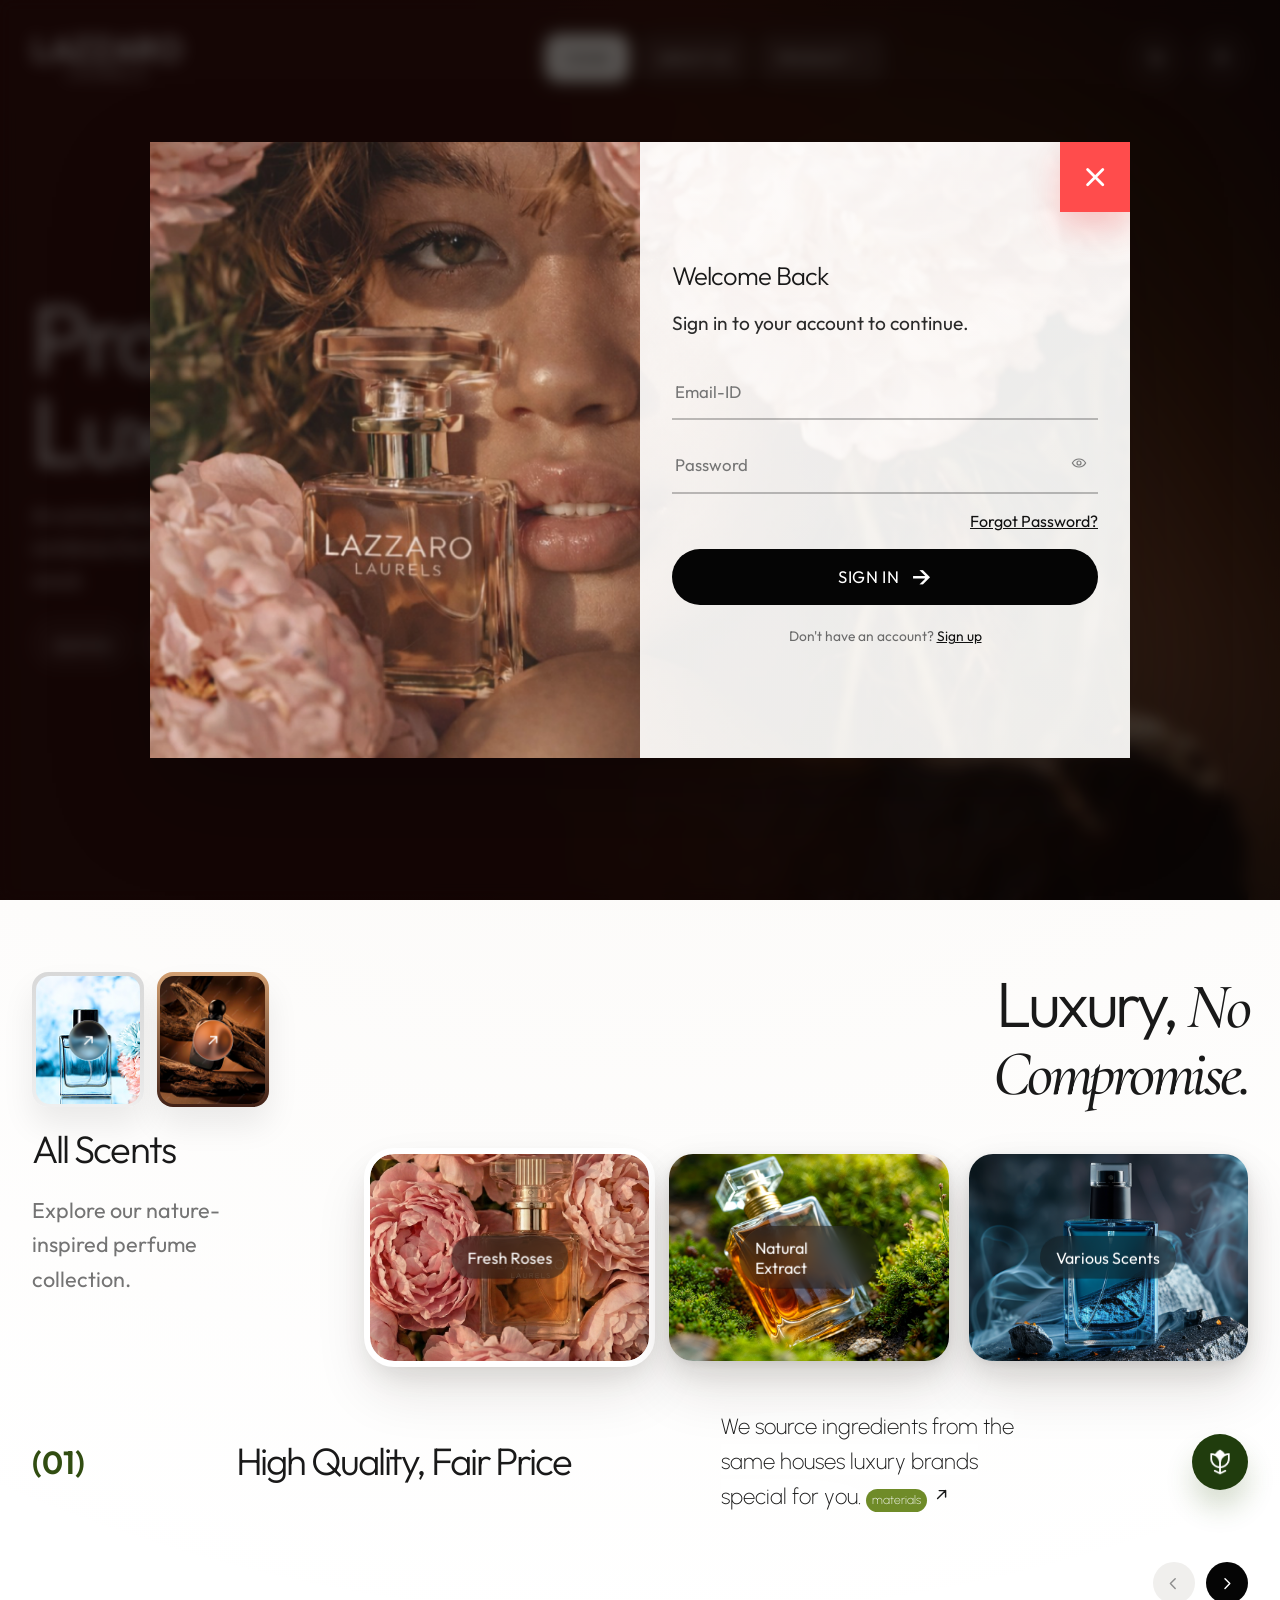
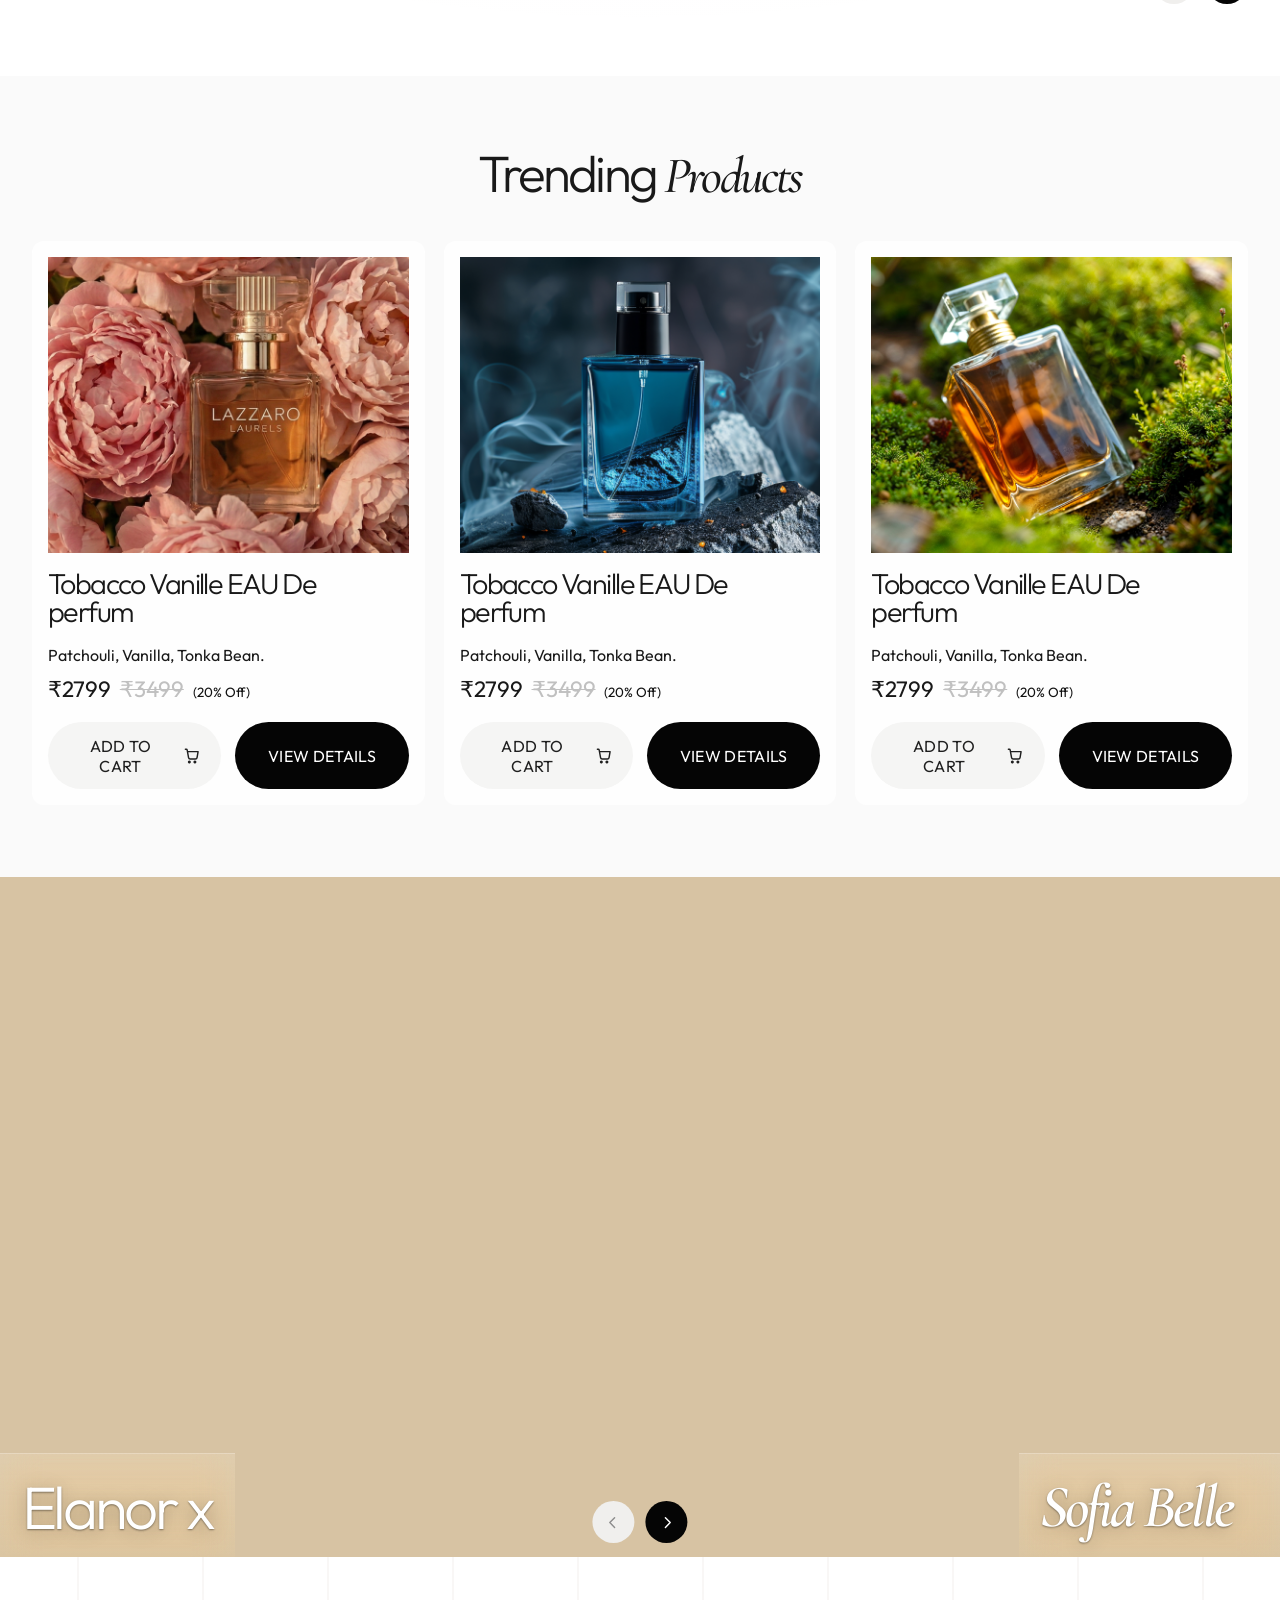
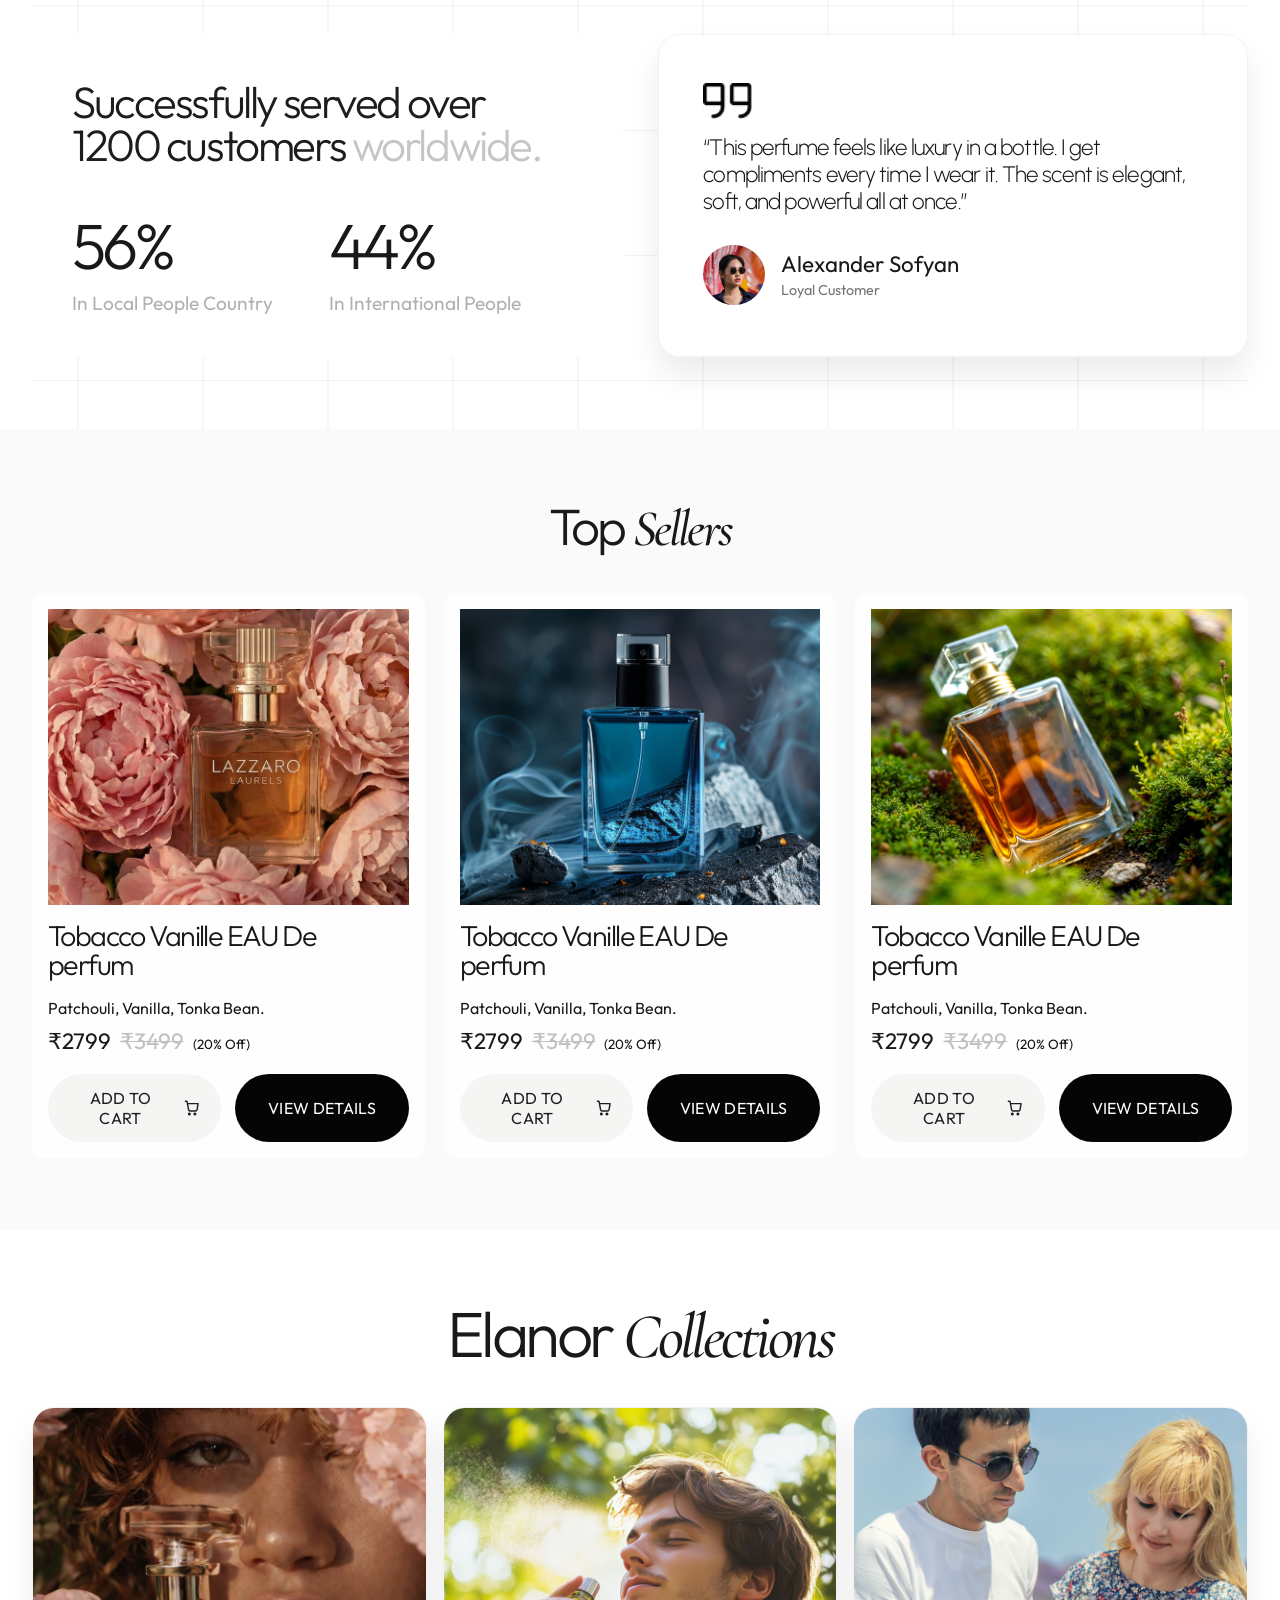
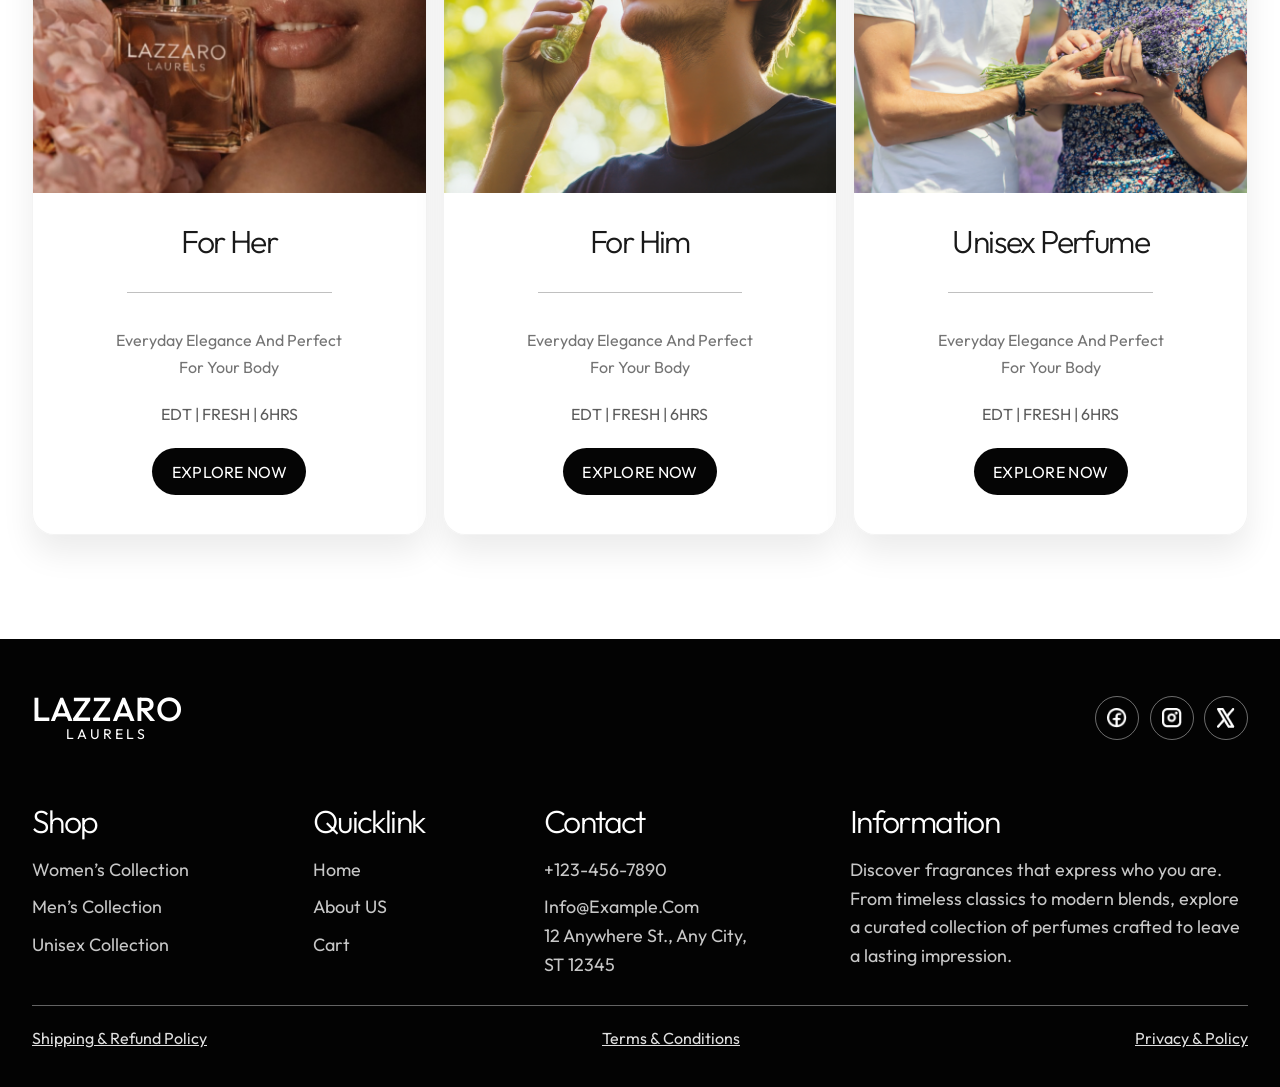
==== commit 98c799e9: "ui changes" ====
--- a/index.html
+++ b/index.html
@@ -210,11 +210,11 @@
       </div>
       <div class="product-grid">
         <article class="product-card scroll-reveal scroll-reveal--stagger">
-          <p class="product-name">Elanor <span>Ember</span></p>
           <img src="./assets/product-rose.png" alt="Elanor Ember perfume in pink roses" />
+          <p class="product-name">Tobacco Vanille EAU De perfum</p>
           <div class="product-meta">
             <p>Patchouli, Vanilla, Tonka Bean.</p>
-            <strong>₹150</strong>
+            <strong class="product-price-row"><span class="product-price-current">₹2799</span><span class="product-price-was">₹3499</span><span class="discount-badge">(20% Off)</span></strong>
           </div>
           <div class="product-actions">
             <button class="button-light" type="button">
@@ -229,11 +229,11 @@
         </article>
 
         <article class="product-card scroll-reveal scroll-reveal--stagger">
-          <p class="product-name">Elanor <span>Ember</span></p>
           <img src="./assets/product-ocean.png" alt="Blue perfume bottle in a smoky scene" />
+          <p class="product-name">Tobacco Vanille EAU De perfum</p>
           <div class="product-meta">
             <p>Patchouli, Vanilla, Tonka Bean.</p>
-            <strong>₹29</strong>
+            <strong class="product-price-row"><span class="product-price-current">₹2799</span><span class="product-price-was">₹3499</span><span class="discount-badge">(20% Off)</span></strong>
           </div>
           <div class="product-actions">
             <button class="button-light" type="button">
@@ -248,11 +248,11 @@
         </article>
 
         <article class="product-card scroll-reveal scroll-reveal--stagger">
-          <p class="product-name">Elanor <span>Ember</span></p>
           <img src="./assets/product-amber.png" alt="Golden perfume bottle in nature" />
+          <p class="product-name">Tobacco Vanille EAU De perfum</p>
           <div class="product-meta">
             <p>Patchouli, Vanilla, Tonka Bean.</p>
-            <strong>₹490</strong>
+            <strong class="product-price-row"><span class="product-price-current">₹2799</span><span class="product-price-was">₹3499</span><span class="discount-badge">(20% Off)</span></strong>
           </div>
           <div class="product-actions">
             <button class="button-light" type="button">
@@ -354,40 +354,58 @@
       </div>
       <div class="product-grid">
         <article class="product-card scroll-reveal scroll-reveal--stagger">
-          <p class="product-name">Elanor <span>Ember</span></p>
           <img src="./assets/product-rose.png" alt="Top seller perfume in rose petals" />
+          <p class="product-name">Tobacco Vanille EAU De perfum</p>
           <div class="product-meta">
             <p>Patchouli, Vanilla, Tonka Bean.</p>
-            <strong>₹150</strong>
+            <strong class="product-price-row"><span class="product-price-current">₹2799</span><span class="product-price-was">₹3499</span><span class="discount-badge">(20% Off)</span></strong>
           </div>
           <div class="product-actions">
-            <button class="button-light" type="button">Add to Cart</button>
+            <button class="button-light" type="button">
+              Add to Cart
+              <svg viewBox="0 0 24 24" aria-hidden="true">
+                <path d="M6 7h13l-1.3 7.6a2 2 0 0 1-2 1.7H9a2 2 0 0 1-2-1.7L5.2 4.8A1 1 0 0 0 4.2 4H3" />
+                <path d="M9 20a1 1 0 1 0 0 .01M16 20a1 1 0 1 0 0 .01" />
+              </svg>
+            </button>
             <a class="button-dark product-link" href="./product-detail.html">View Details</a>
           </div>
         </article>
 
         <article class="product-card scroll-reveal scroll-reveal--stagger">
-          <p class="product-name">Elanor <span>Ember</span></p>
           <img src="./assets/product-ocean.png" alt="Top seller blue perfume bottle" />
+          <p class="product-name">Tobacco Vanille EAU De perfum</p>
           <div class="product-meta">
             <p>Patchouli, Vanilla, Tonka Bean.</p>
-            <strong>₹29</strong>
+            <strong class="product-price-row"><span class="product-price-current">₹2799</span><span class="product-price-was">₹3499</span><span class="discount-badge">(20% Off)</span></strong>
           </div>
           <div class="product-actions">
-            <button class="button-light" type="button">Add to Cart</button>
+            <button class="button-light" type="button">
+              Add to Cart
+              <svg viewBox="0 0 24 24" aria-hidden="true">
+                <path d="M6 7h13l-1.3 7.6a2 2 0 0 1-2 1.7H9a2 2 0 0 1-2-1.7L5.2 4.8A1 1 0 0 0 4.2 4H3" />
+                <path d="M9 20a1 1 0 1 0 0 .01M16 20a1 1 0 1 0 0 .01" />
+              </svg>
+            </button>
             <a class="button-dark product-link" href="./product-detail.html">View Details</a>
           </div>
         </article>
 
         <article class="product-card scroll-reveal scroll-reveal--stagger">
-          <p class="product-name">Elanor <span>Ember</span></p>
           <img src="./assets/product-amber.png" alt="Top seller amber perfume bottle" />
+          <p class="product-name">Tobacco Vanille EAU De perfum</p>
           <div class="product-meta">
             <p>Patchouli, Vanilla, Tonka Bean.</p>
-            <strong>₹490</strong>
+            <strong class="product-price-row"><span class="product-price-current">₹2799</span><span class="product-price-was">₹3499</span><span class="discount-badge">(20% Off)</span></strong>
           </div>
           <div class="product-actions">
-            <button class="button-light" type="button">Add to Cart</button>
+            <button class="button-light" type="button">
+              Add to Cart
+              <svg viewBox="0 0 24 24" aria-hidden="true">
+                <path d="M6 7h13l-1.3 7.6a2 2 0 0 1-2 1.7H9a2 2 0 0 1-2-1.7L5.2 4.8A1 1 0 0 0 4.2 4H3" />
+                <path d="M9 20a1 1 0 1 0 0 .01M16 20a1 1 0 1 0 0 .01" />
+              </svg>
+            </button>
             <a class="button-dark product-link" href="./product-detail.html">View Details</a>
           </div>
         </article>
--- a/styles.css
+++ b/styles.css
@@ -711,7 +711,6 @@
   align-items: center;
   justify-content: space-between;
   gap: 4rem;
-  margin-top: 2.8rem;
   width: 100%;
   grid-column: 1 / -1;
 }
@@ -805,22 +804,12 @@
 }
 
 .product-name {
-  margin: 0 0 1rem;
-  font-size: 2.1rem;
+  margin: 1rem 0 0;
+  font-size: 1.8rem;
   line-height: 1;
   letter-spacing: -0.055em;
   font-weight: 300;
-}
-
-.product-name span {
-  font-family: 'Urbanist';
-font-weight: 500;
-font-style: Italic;
-font-size: 32px;
-leading-trim: NONE;
-line-height: 120%;
-letter-spacing: 0%;
-
+  width: 80%;
 }
 
 .product-card img {
@@ -832,19 +821,51 @@
 
 .product-meta {
   display: flex;
+  flex-direction: column;
   justify-content: space-between;
-  gap: 1rem;
+  gap: 0.6rem;
   padding: 1.2rem 0;
-  font-size: 1.2rem;
+  font-size: 1rem;
 }
 
 .product-meta p {
-  width: 50%;
+  width: 70%;
 }
 
 .product-meta strong {
-  font-size: 1.25rem;
+  font-size: 1.4rem;
   font-weight: 400;
+}
+
+.product-meta .product-price-row {
+  display: inline-flex;
+  align-items: baseline;
+  flex-wrap: wrap;
+  gap: 0.35rem 0.55rem;
+}
+
+.product-meta .product-price-current {
+  font-weight: inherit;
+}
+
+.product-meta .product-price-was {
+  color: silver;
+  font-size: 1.4rem;
+  font-weight: 400;
+  text-decoration: line-through;
+  text-decoration-color: silver;
+  text-decoration-thickness: 1px;
+  text-decoration-style: solid;
+  text-decoration-skip-ink: none;
+  text-decoration-skip: none;
+}
+
+.discount-badge {
+  display: inline;
+  font-size: 0.6em;
+  font-weight: 400;
+  color: #111;
+  white-space: nowrap;
 }
 
 .product-actions {
@@ -897,6 +918,7 @@
   min-width: 100%;
   flex-shrink: 0;
   position: relative;
+  overflow: hidden;
 }
 
 .showcase-slide img {
@@ -904,6 +926,8 @@
   height: 680px;
   object-fit: cover;
   display: block;
+  will-change: transform;
+  transform: translate3d(0, var(--showcase-parallax-y, 0px), 0) scale(1.12);
 }
 
 .showcase-bottom-band {
@@ -2922,10 +2946,6 @@
   padding-top: calc(2rem + 15px);
 }
 
-main.account-page.shell[data-account-shell-tab="details"] {
-  background-color: #fff;
-}
-
 .account-layout {
   display: grid;
   grid-template-columns: 250px minmax(0, 1fr);
@@ -2934,9 +2954,14 @@
 }
 
 .account-sidebar {
+  position: sticky;
+  top: calc(1rem + env(safe-area-inset-top, 0px));
+  align-self: start;
+  max-height: calc(100vh - 2rem - env(safe-area-inset-top, 0px) - env(safe-area-inset-bottom, 0px));
+  overflow-x: hidden;
+  overflow-y: auto;
   border: 1px solid rgba(25, 25, 25, 0.08);
   border-radius: 16px;
-  overflow: hidden;
   background: #fafafa;
   font-size: 1.2rem;
   padding: 0;
@@ -3024,6 +3049,7 @@
   padding: 0 1rem;
   border: 1px solid rgba(25, 25, 25, 0.1);
   font: inherit;
+  width: 100%;
 }
 
 .account-form-grid select {
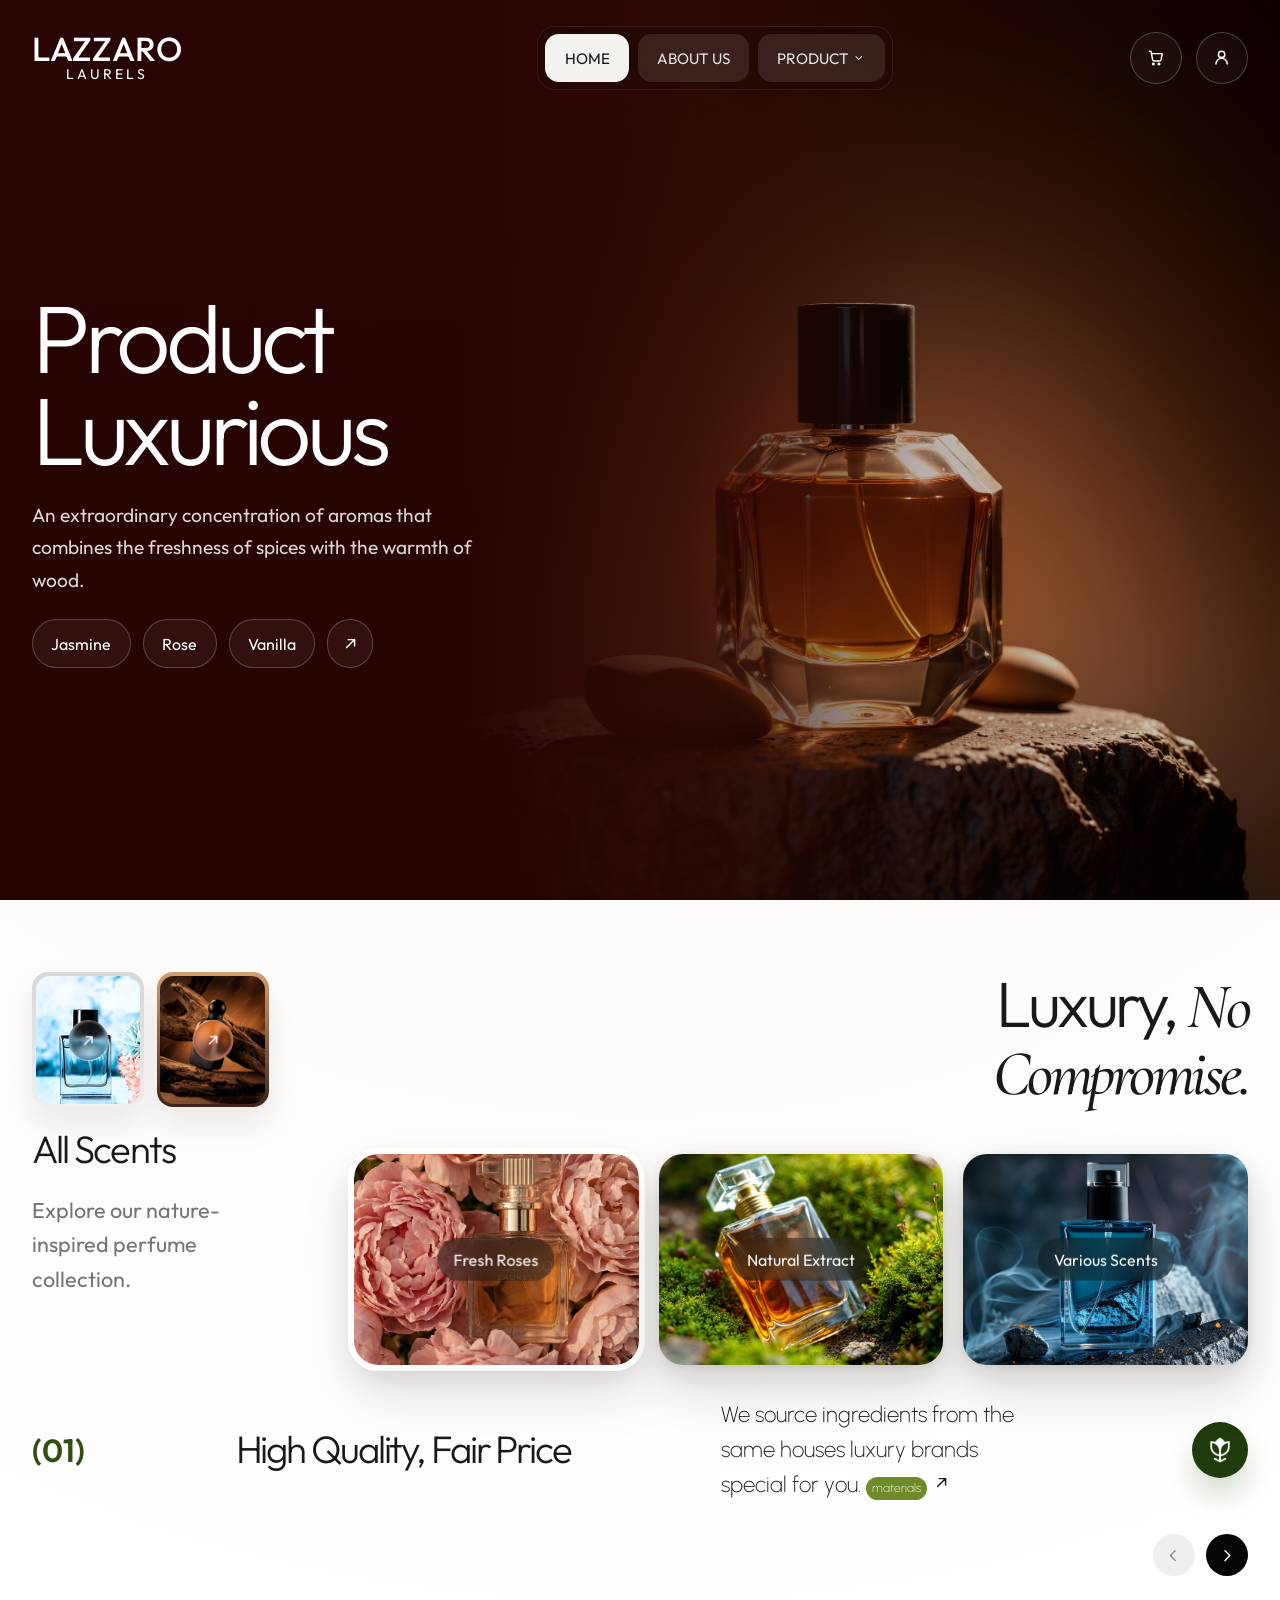
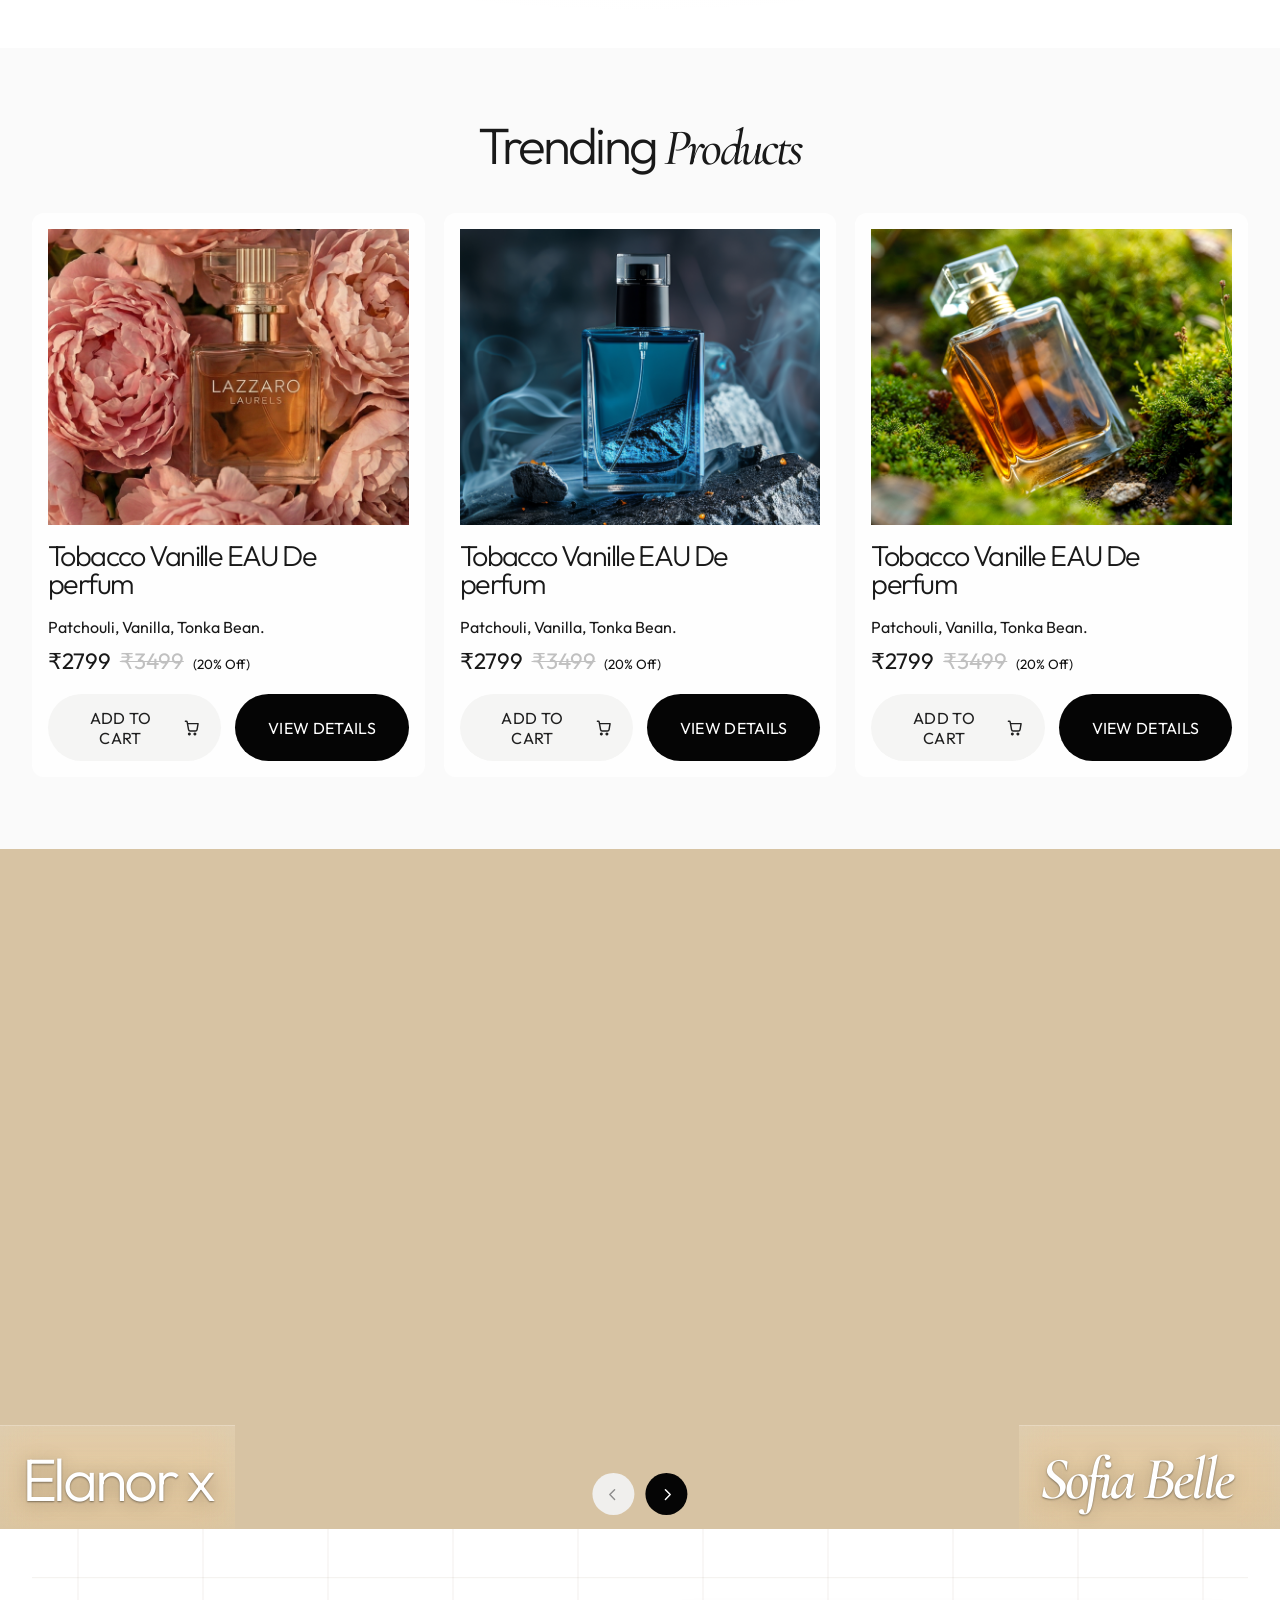
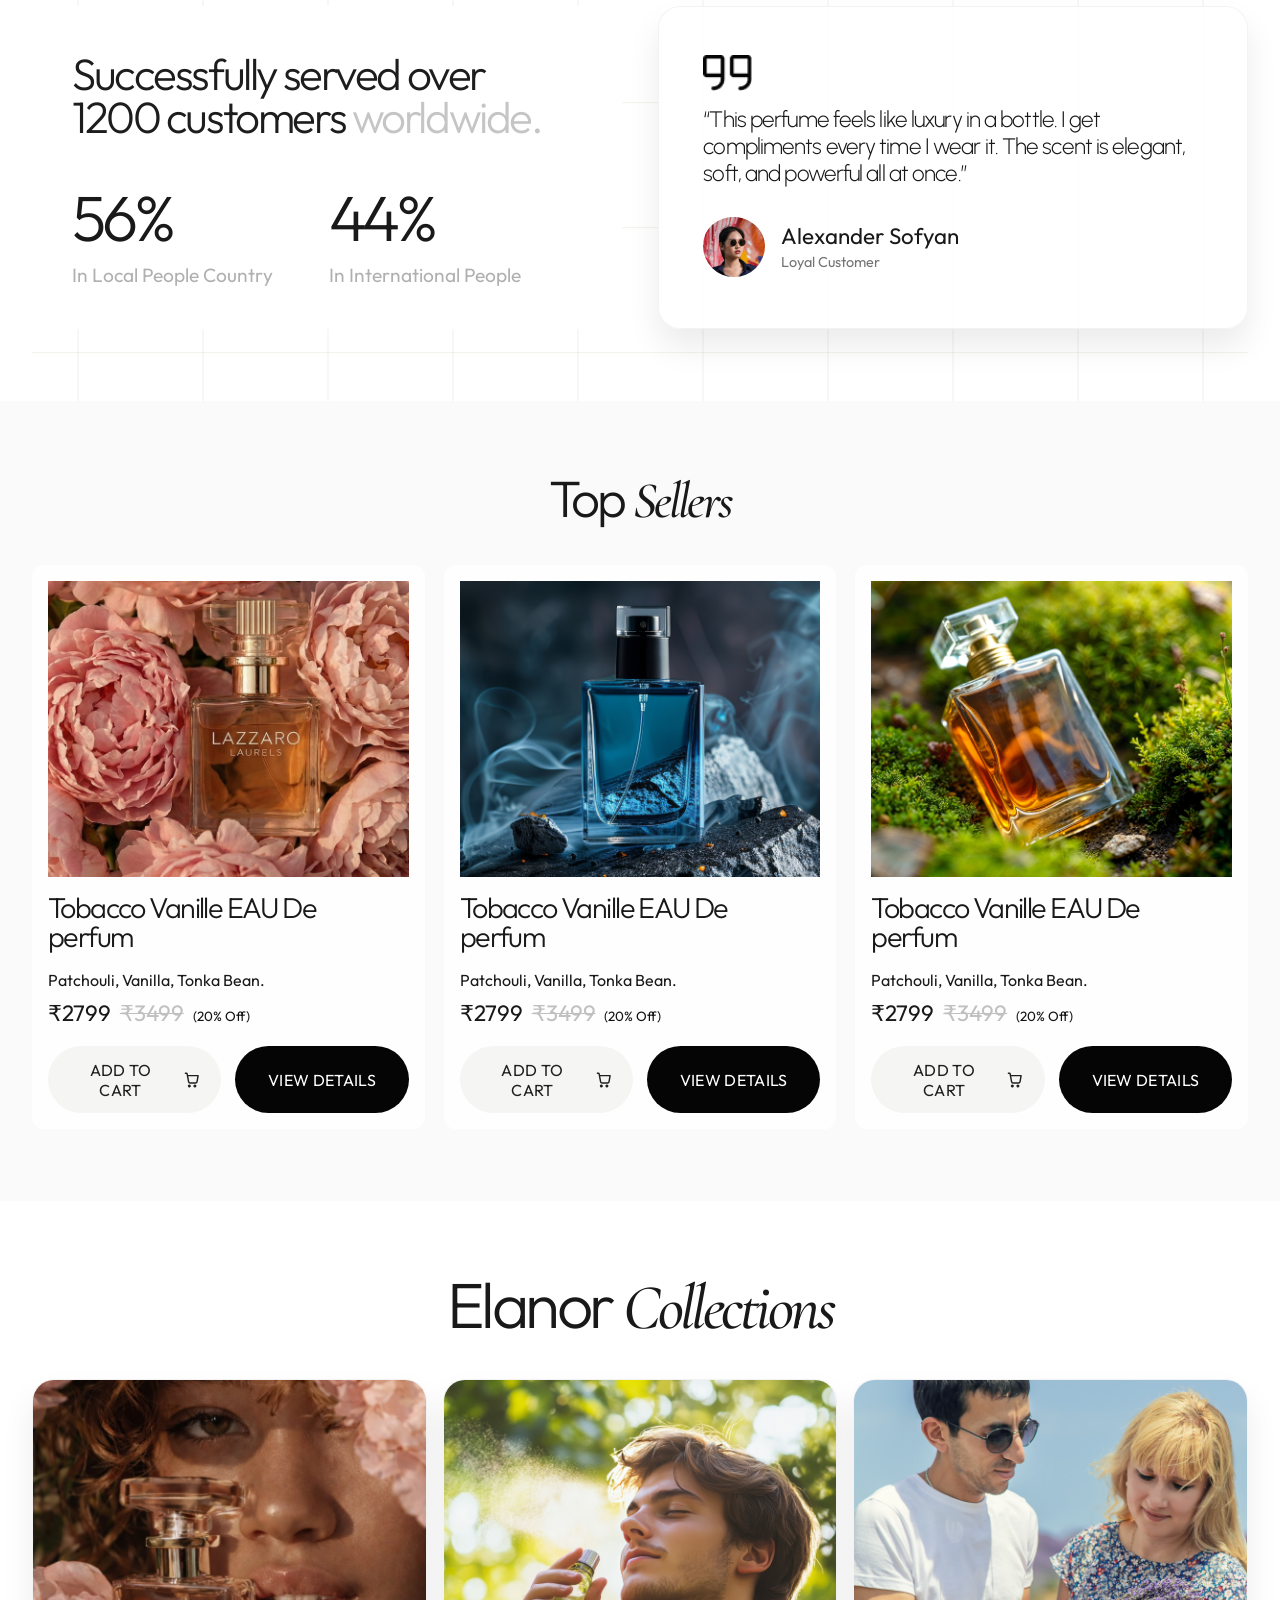
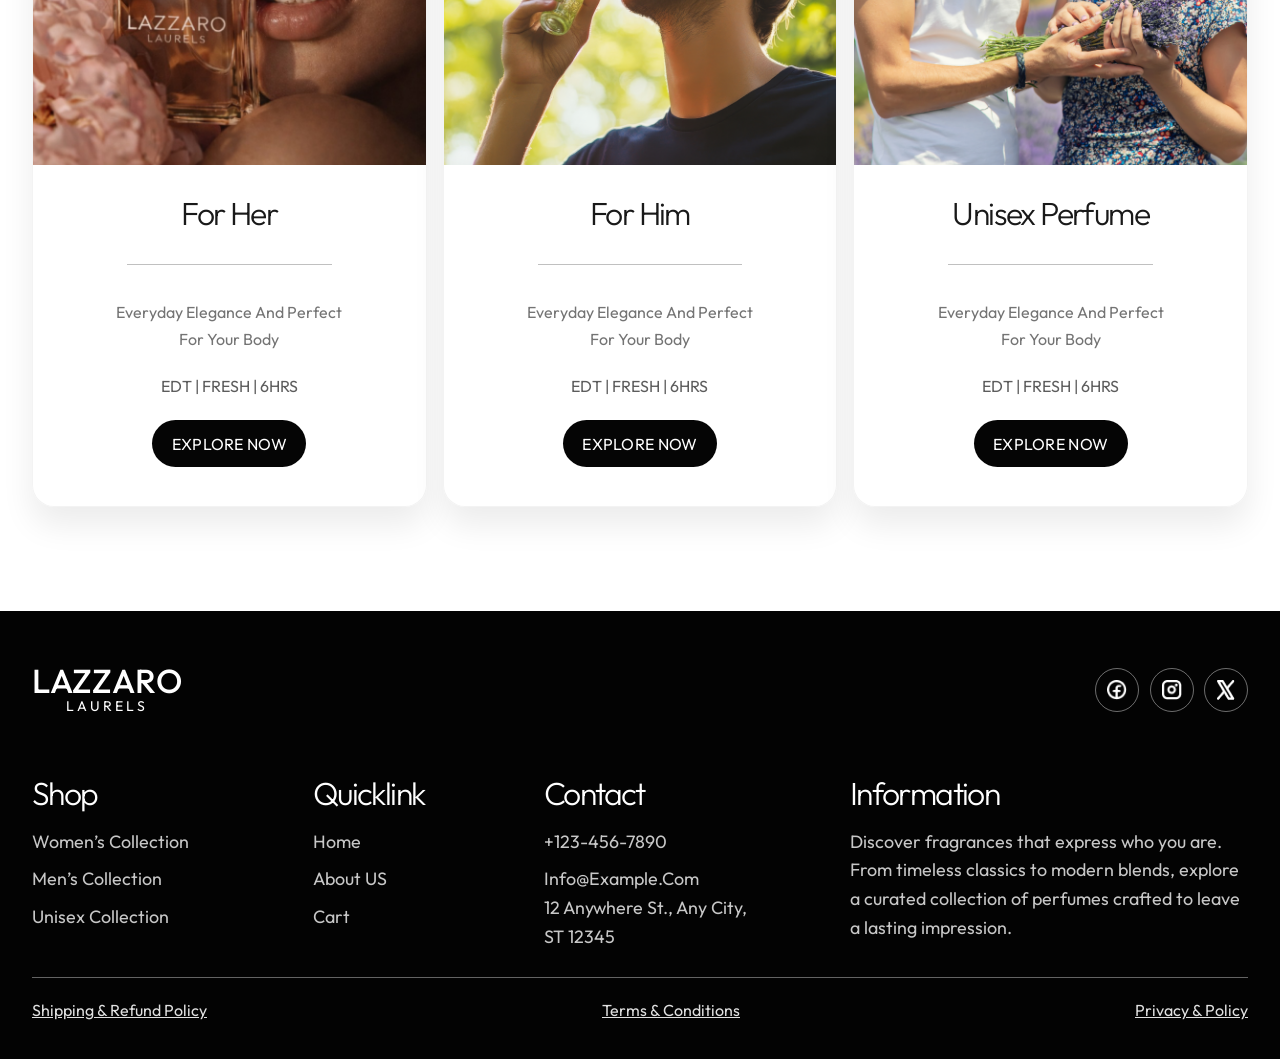
==== commit 230c0a6d: ".." ====
--- a/index.html
+++ b/index.html
@@ -19,16 +19,16 @@
 <body class="home-page">
   <header class="hero" id="home">
     <nav class="nav shell">
-      <a class="brand" href="#home" aria-label="Lazzaro home">
-        <span class="brand-main">LAZZARO</span>
-        <span class="brand-sub">LAURELS</span>
-      </a>
-
       <button class="nav-toggle" type="button" aria-expanded="false" aria-controls="nav-menu"
         aria-label="Toggle navigation">
         <span></span>
         <span></span>
       </button>
+
+      <a class="brand" href="#home" aria-label="Lazzaro home">
+        <span class="brand-main">LAZZARO</span>
+        <span class="brand-sub">LAURELS</span>
+      </a>
 
       <div class="nav-menu" id="nav-menu">
         <div class="nav-links">
@@ -59,7 +59,7 @@
               <path d="M9 20a1 1 0 1 0 0 .01M16 20a1 1 0 1 0 0 .01" />
             </svg>
           </a>
-          <a href="./account.html" class="icon-button" aria-label="Account">
+          <a href="./account.html" class="icon-button" aria-label="Account" data-open-auth>
             <svg viewBox="0 0 24 24" aria-hidden="true">
               <path d="M12 12a4 4 0 1 0-4-4 4 4 0 0 0 4 4Z" />
               <path d="M5 20a7 7 0 0 1 14 0" />
--- a/styles.css
+++ b/styles.css
@@ -560,7 +560,7 @@
 .feature-section {
   display: grid;
   grid-template-columns: 290px minmax(0, 1fr);
-  gap: 3rem;
+  gap: 2rem;
   align-items: start;
 }
 
@@ -1312,6 +1312,7 @@
   .nav {
     padding-top: 18px;
     align-items: flex-start;
+    gap: 0.65rem;
   }
 
   .nav-toggle {
@@ -1344,6 +1345,20 @@
     justify-content: space-between;
   }
 
+  .nav-icons {
+    position: static;
+    right: auto;
+    margin-left: 0;
+    margin-top: 0.35rem;
+    justify-content: space-between;
+    gap: 0.65rem;
+  }
+
+  .icon-button {
+    width: 44px;
+    height: 44px;
+  }
+
   .nav-links {
     flex-direction: column;
     align-items: stretch;
@@ -1366,10 +1381,17 @@
     left: auto;
     min-width: 0;
     margin-top: 0.35rem;
+    display: none;
+    opacity: 0;
+    pointer-events: none;
+    transform: none;
+    background: rgba(255, 255, 255, 0.06);
+  }
+
+  .nav-item.has-dropdown.is-open .nav-dropdown {
+    display: flex;
     opacity: 1;
     pointer-events: auto;
-    transform: none;
-    background: rgba(255, 255, 255, 0.06);
   }
 
   .hero-grid {
@@ -1409,9 +1431,70 @@
   }
 
   .feature-cards,
-  .product-grid,
   .collection-grid {
     grid-template-columns: 1fr;
+  }
+
+  .product-grid {
+    grid-template-columns: repeat(2, minmax(0, 1fr));
+    gap: 0.8rem;
+  }
+
+  .feature-section {
+    grid-template-columns: 1fr;
+    gap: 1.25rem;
+    overflow-x: clip;
+  }
+
+  .feature-main,
+  .feature-summary {
+    min-width: 0;
+  }
+
+  .mini-gallery {
+    flex-wrap: wrap;
+  }
+
+  .feature-summary {
+    flex-direction: column;
+    align-items: flex-start;
+    gap: 1rem;
+  }
+
+  .summary-copy {
+    width: 100vw;
+    max-width: 100vw;
+    margin-left: -14px;
+    padding-inline: max(14px, calc((100vw - var(--shell)) / 2));
+    box-sizing: border-box;
+  }
+
+  .summary-copy p {
+    width: 100%;
+    max-width: 100%;
+  }
+
+  .product-card {
+    padding: 0.7rem;
+  }
+
+  .product-name {
+    margin-top: 0.7rem;
+    width: 100%;
+    font-size: 1.2rem;
+    letter-spacing: -0.03em;
+    line-height: 1.1;
+  }
+
+  .product-meta {
+    padding: 0.75rem 0;
+    gap: 0.5rem;
+  }
+
+  .product-meta p {
+    width: 100%;
+    font-size: 0.86rem;
+    line-height: 1.4;
   }
 
   .showcase-slide img {
@@ -1460,6 +1543,15 @@
 
   .product-actions {
     flex-direction: column;
+    gap: 0.55rem;
+  }
+
+  .product-card .button-light,
+  .product-card .button-dark {
+    min-height: 36px;
+    padding: 0.5rem 0.65rem;
+    font-size: 0.67rem;
+    letter-spacing: 0.01em;
   }
 
   .footer-top {
@@ -2096,10 +2188,21 @@
 }
 
 @media (max-width: 780px) {
+  .about-hero > .nav {
+    position: absolute;
+    top: 0;
+    left: 50%;
+    width: var(--shell);
+    margin: 0;
+    transform: translateX(-50%);
+    z-index: 6;
+  }
+
   .about-hero {
     min-height: auto;
     padding-top: 7rem;
     padding-bottom: 2rem;
+    overflow: visible;
   }
 
   .about-hero-grid {
@@ -2443,7 +2546,27 @@
 
 @media (max-width: 780px) {
   .catalog-grid {
-    grid-template-columns: 1fr;
+    grid-template-columns: repeat(2, minmax(0, 1fr));
+    gap: 0.8rem;
+  }
+
+  .catalog-grid .product-card {
+    padding: 0.7rem;
+  }
+
+  .catalog-grid .product-name {
+    font-size: 1.2rem;
+  }
+
+  .catalog-grid .button-light,
+  .catalog-grid .button-dark {
+    min-height: 36px;
+    padding: 0.5rem 0.65rem;
+    font-size: 0.67rem;
+  }
+
+  .catalog-grid .product-link {
+    font-size: 0.67rem;
   }
 
   .catalog-hero,
@@ -3197,6 +3320,29 @@
   .account-form-grid.three-col {
     grid-template-columns: 1fr;
   }
+
+  .account-content,
+  .account-panel,
+  .account-table-wrap {
+    min-width: 0;
+    max-width: 100%;
+  }
+
+  .account-sidebar {
+    position: static;
+    top: auto;
+    max-height: none;
+    overflow: visible;
+  }
+
+  .account-table-wrap {
+    overflow-x: auto;
+    -webkit-overflow-scrolling: touch;
+  }
+
+  .account-orders-table {
+    min-width: 640px;
+  }
 }
 
 
@@ -3540,6 +3686,66 @@
   }
 }
 
+@media (max-width: 780px) {
+  .auth-modal.is-open {
+    align-items: flex-start;
+    padding: 12px;
+  }
+
+  .auth-dialog {
+    width: min(100%, 560px);
+    max-height: none;
+    border-radius: 18px;
+  }
+
+  .auth-visual {
+    min-height: 180px;
+  }
+
+  .auth-panel {
+    padding: 3.4rem 1rem 1rem;
+  }
+
+  .auth-close {
+    width: 50px;
+    height: 50px;
+  }
+
+  .auth-close svg {
+    width: 1.3rem;
+    height: 1.3rem;
+  }
+
+  .auth-view h2 {
+    font-size: clamp(1.7rem, 8vw, 2.35rem);
+  }
+
+  #auth-title {
+    font-size: clamp(1rem, 4.6vw, 1.35rem);
+  }
+
+  .auth-view > p:not(.auth-footer-copy) {
+    margin-top: 0.8rem;
+    font-size: 0.95rem;
+    line-height: 1.45;
+  }
+
+  .auth-form {
+    margin-top: 1.1rem;
+    gap: 0.8rem;
+  }
+
+  .auth-form input {
+    height: 48px;
+    font-size: 0.95rem;
+  }
+
+  .auth-submit {
+    min-height: 46px;
+    font-size: 0.85rem;
+  }
+}
+
 hr {
     border: none; /* Removes the default border */
     height: 1px; /* Sets the thickness */
